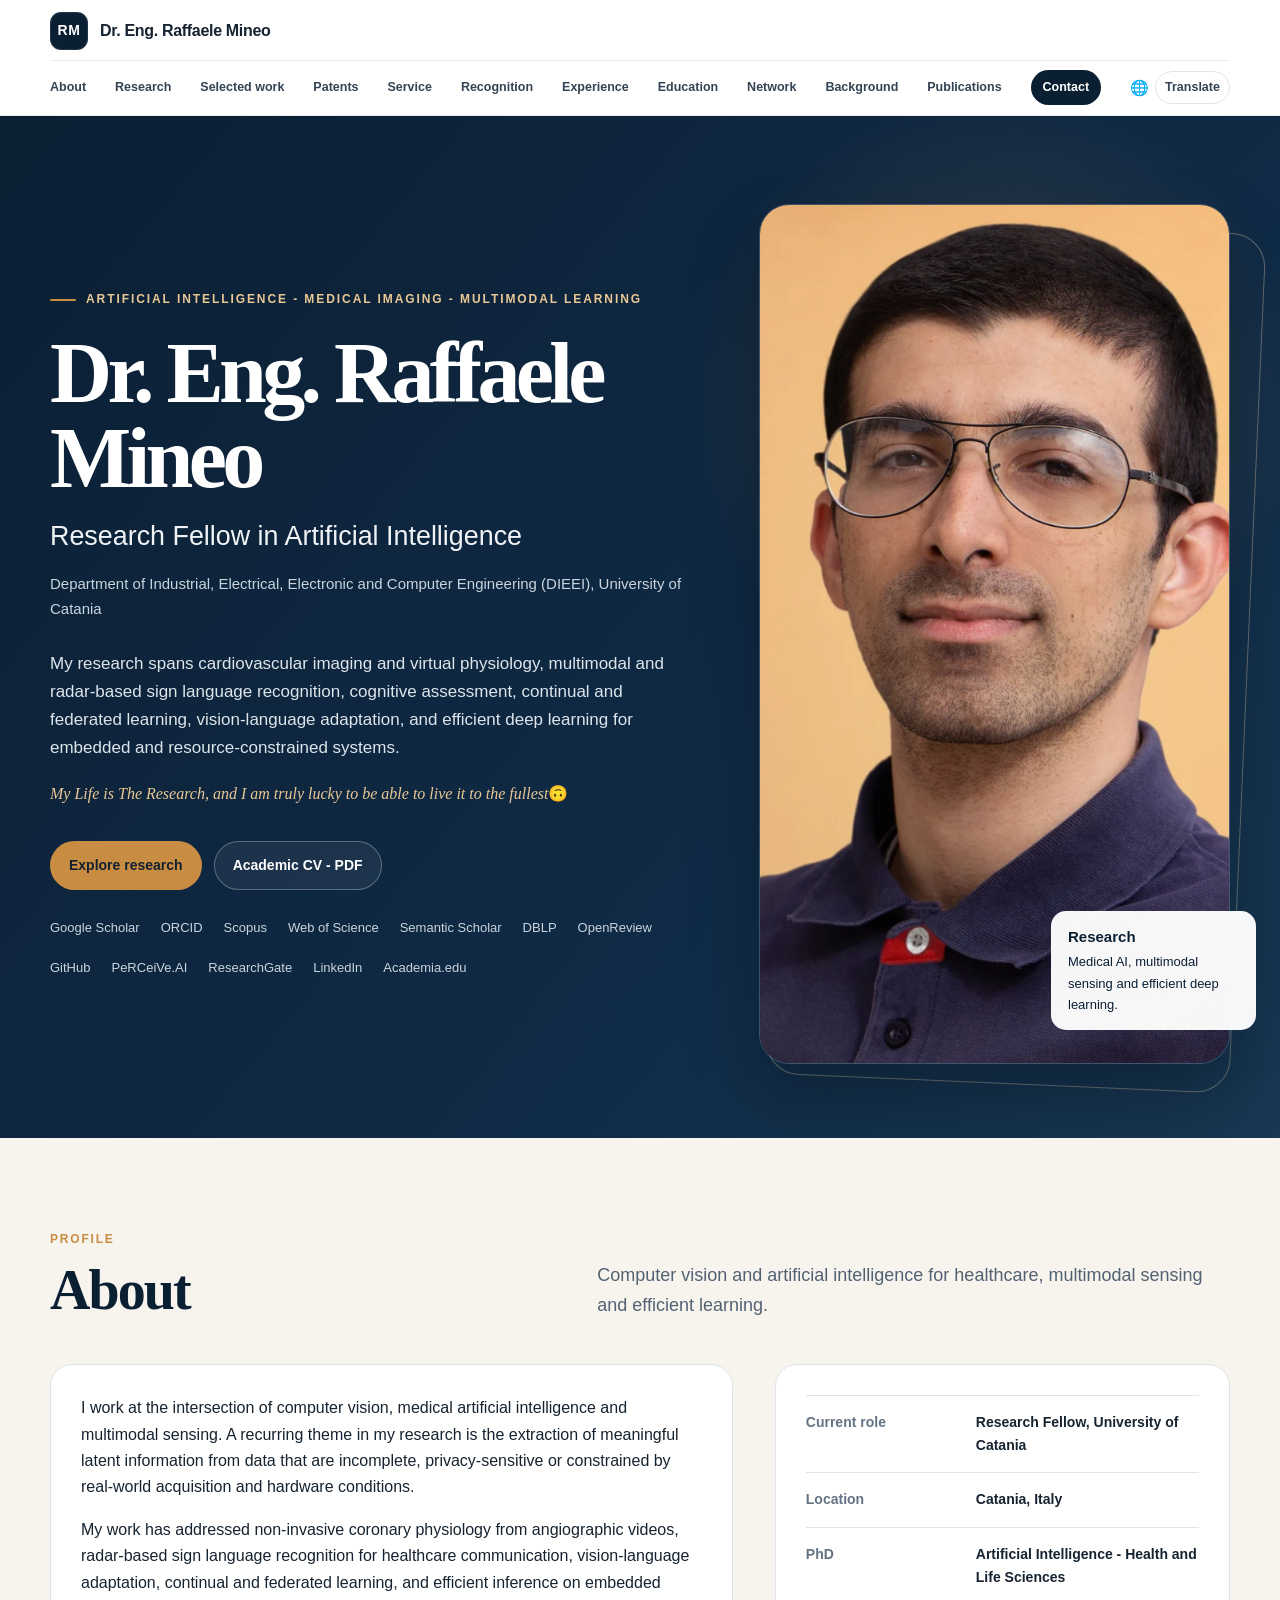
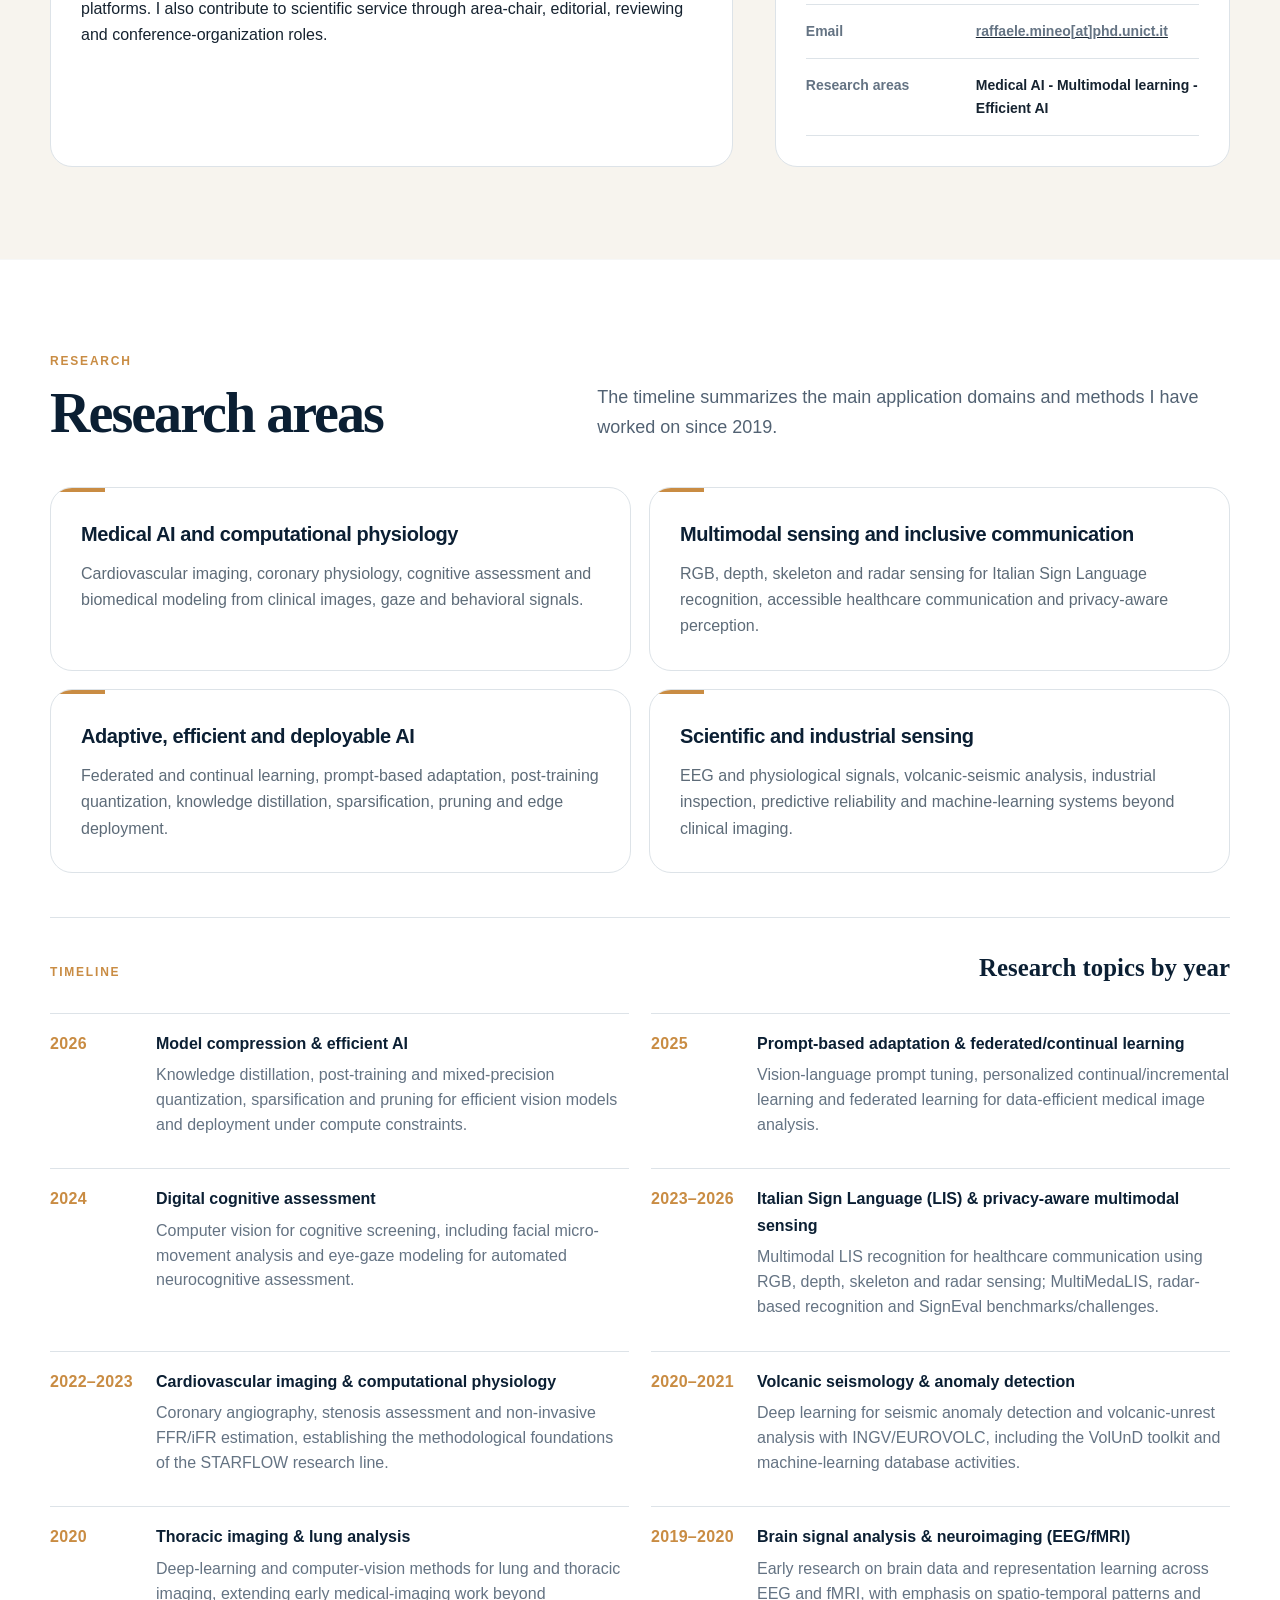
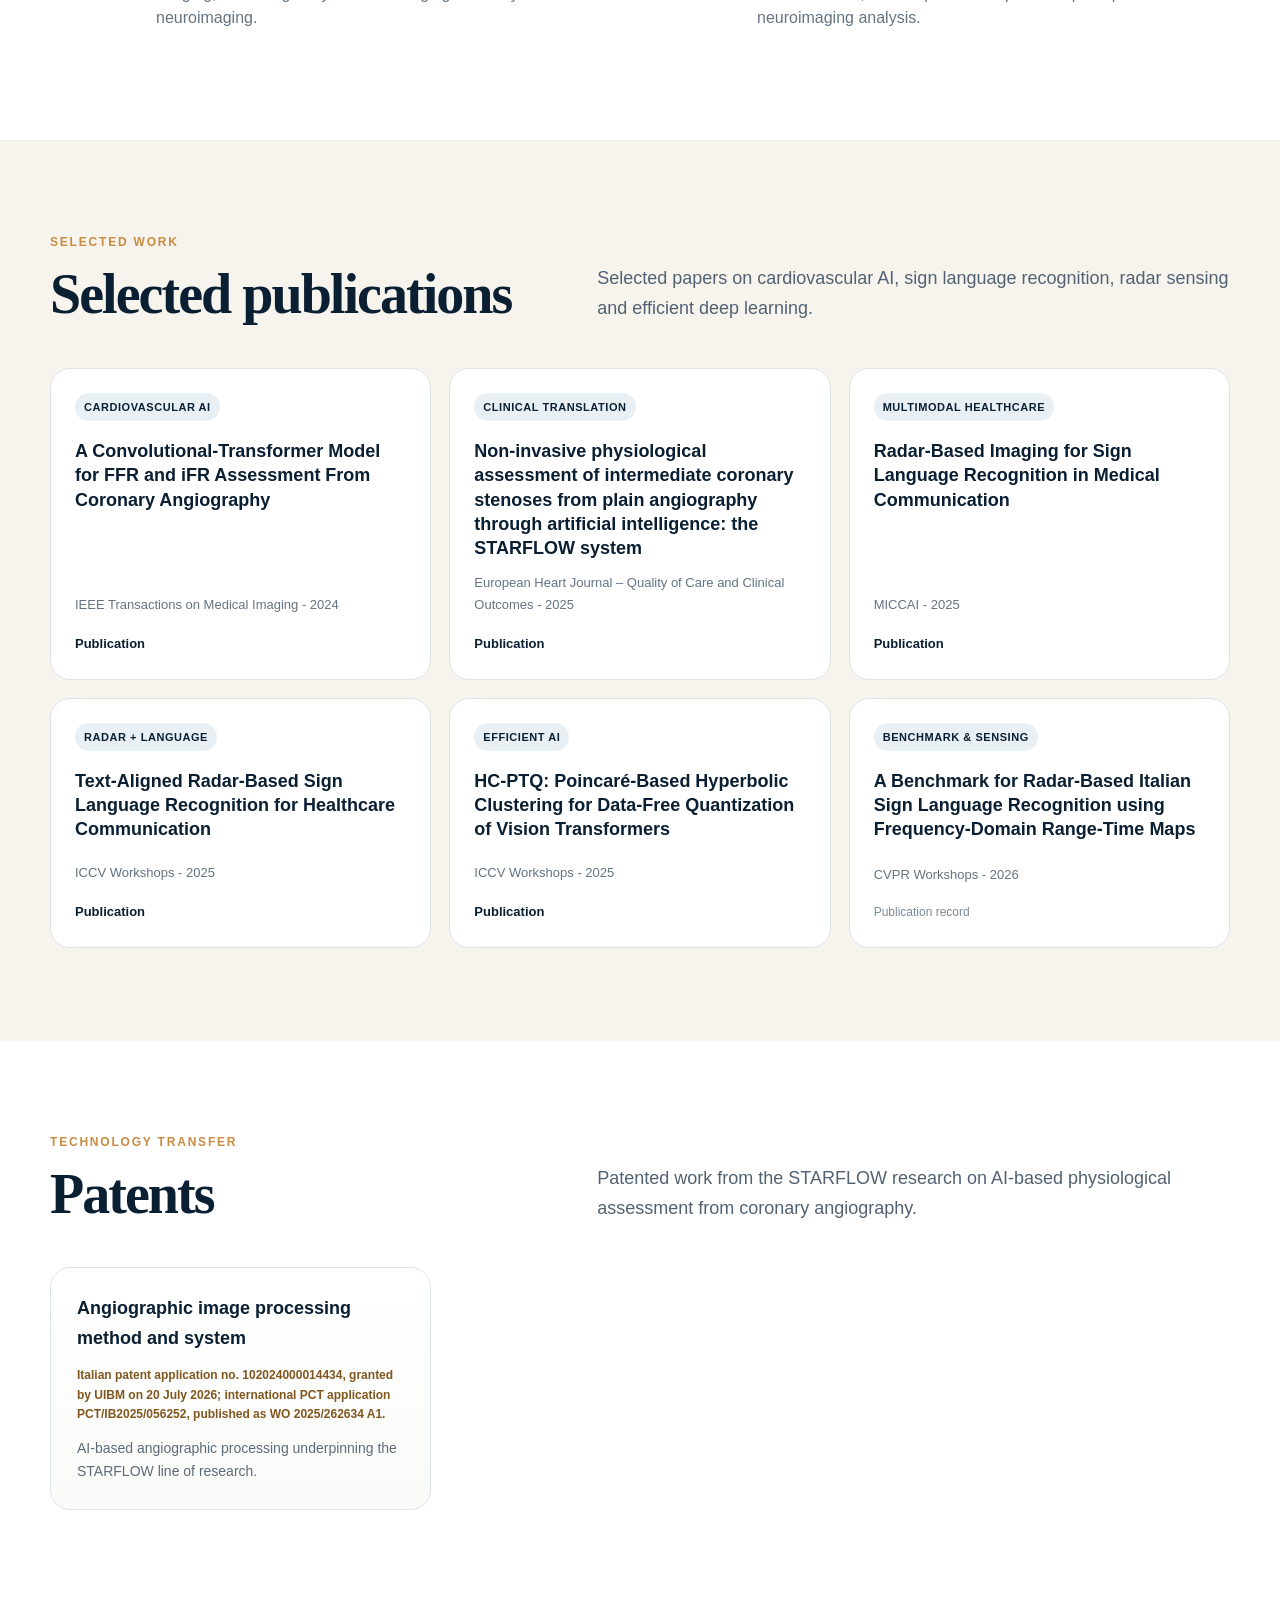
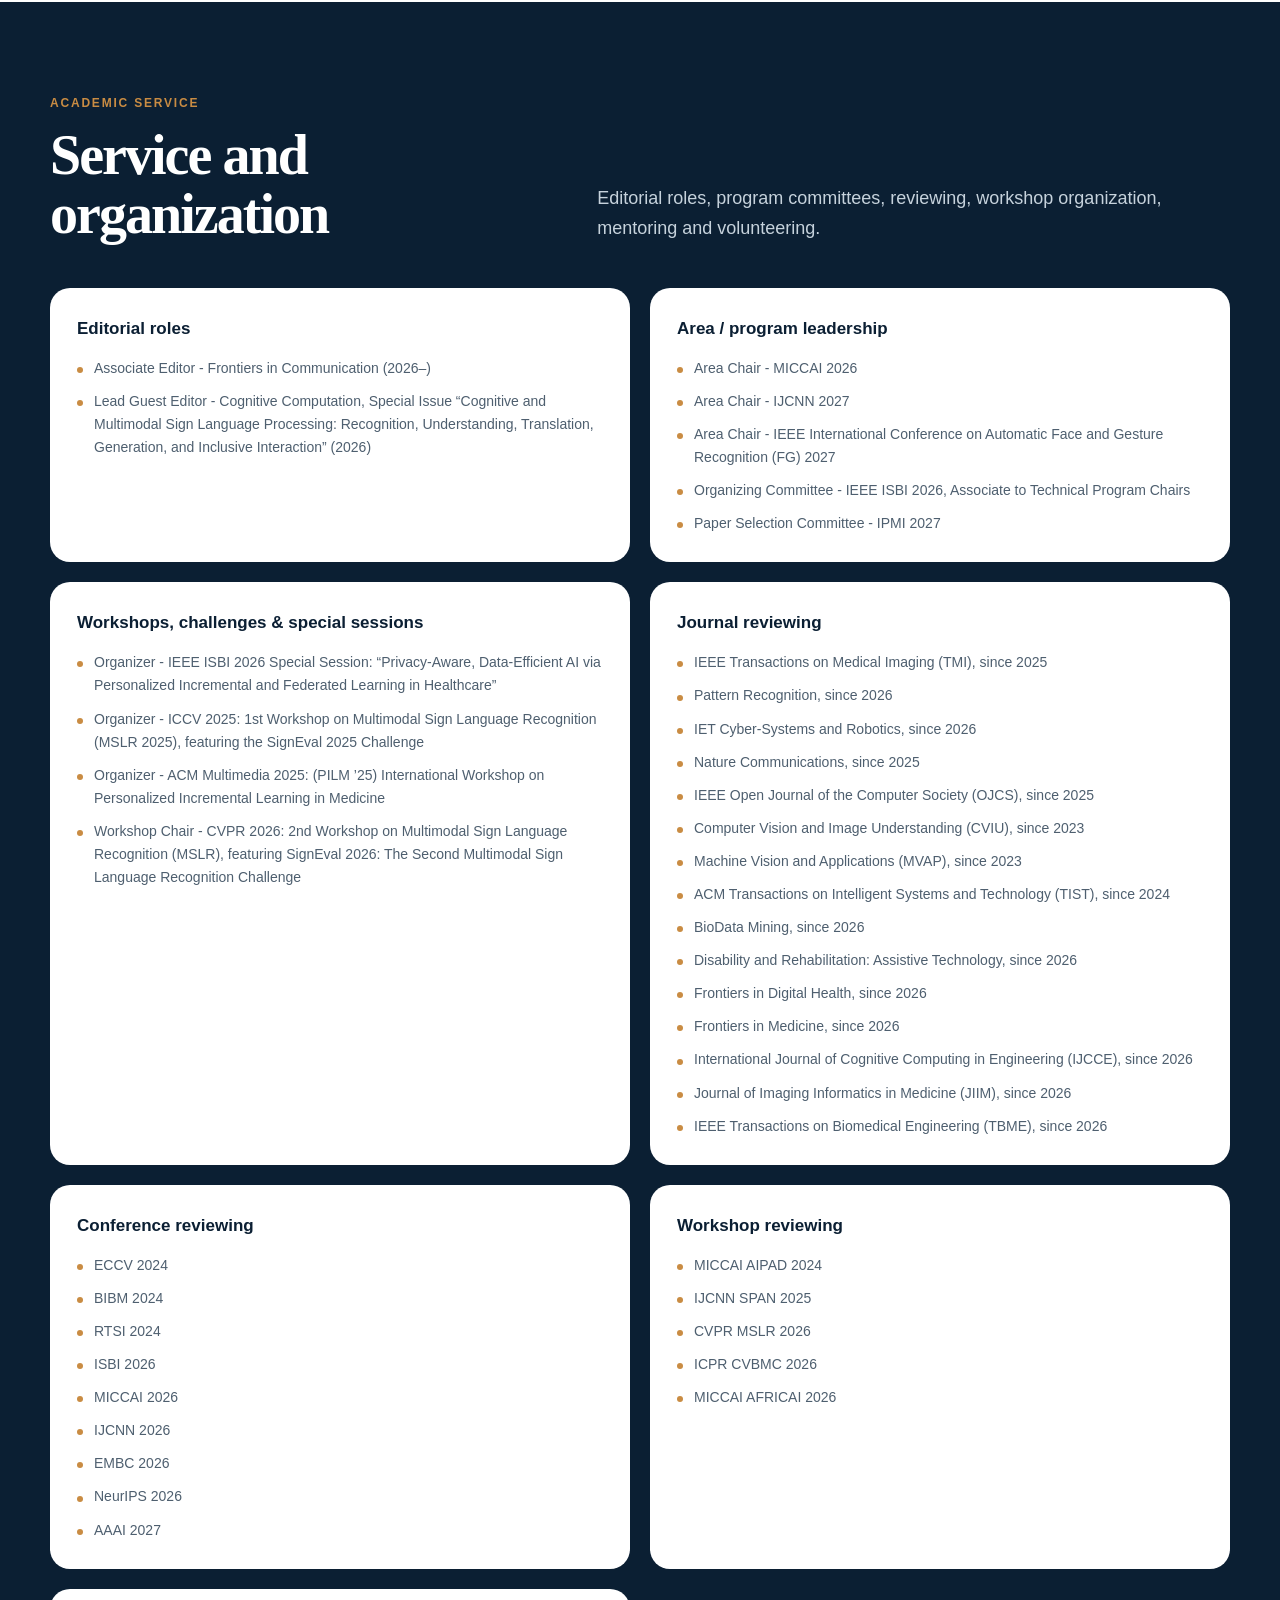
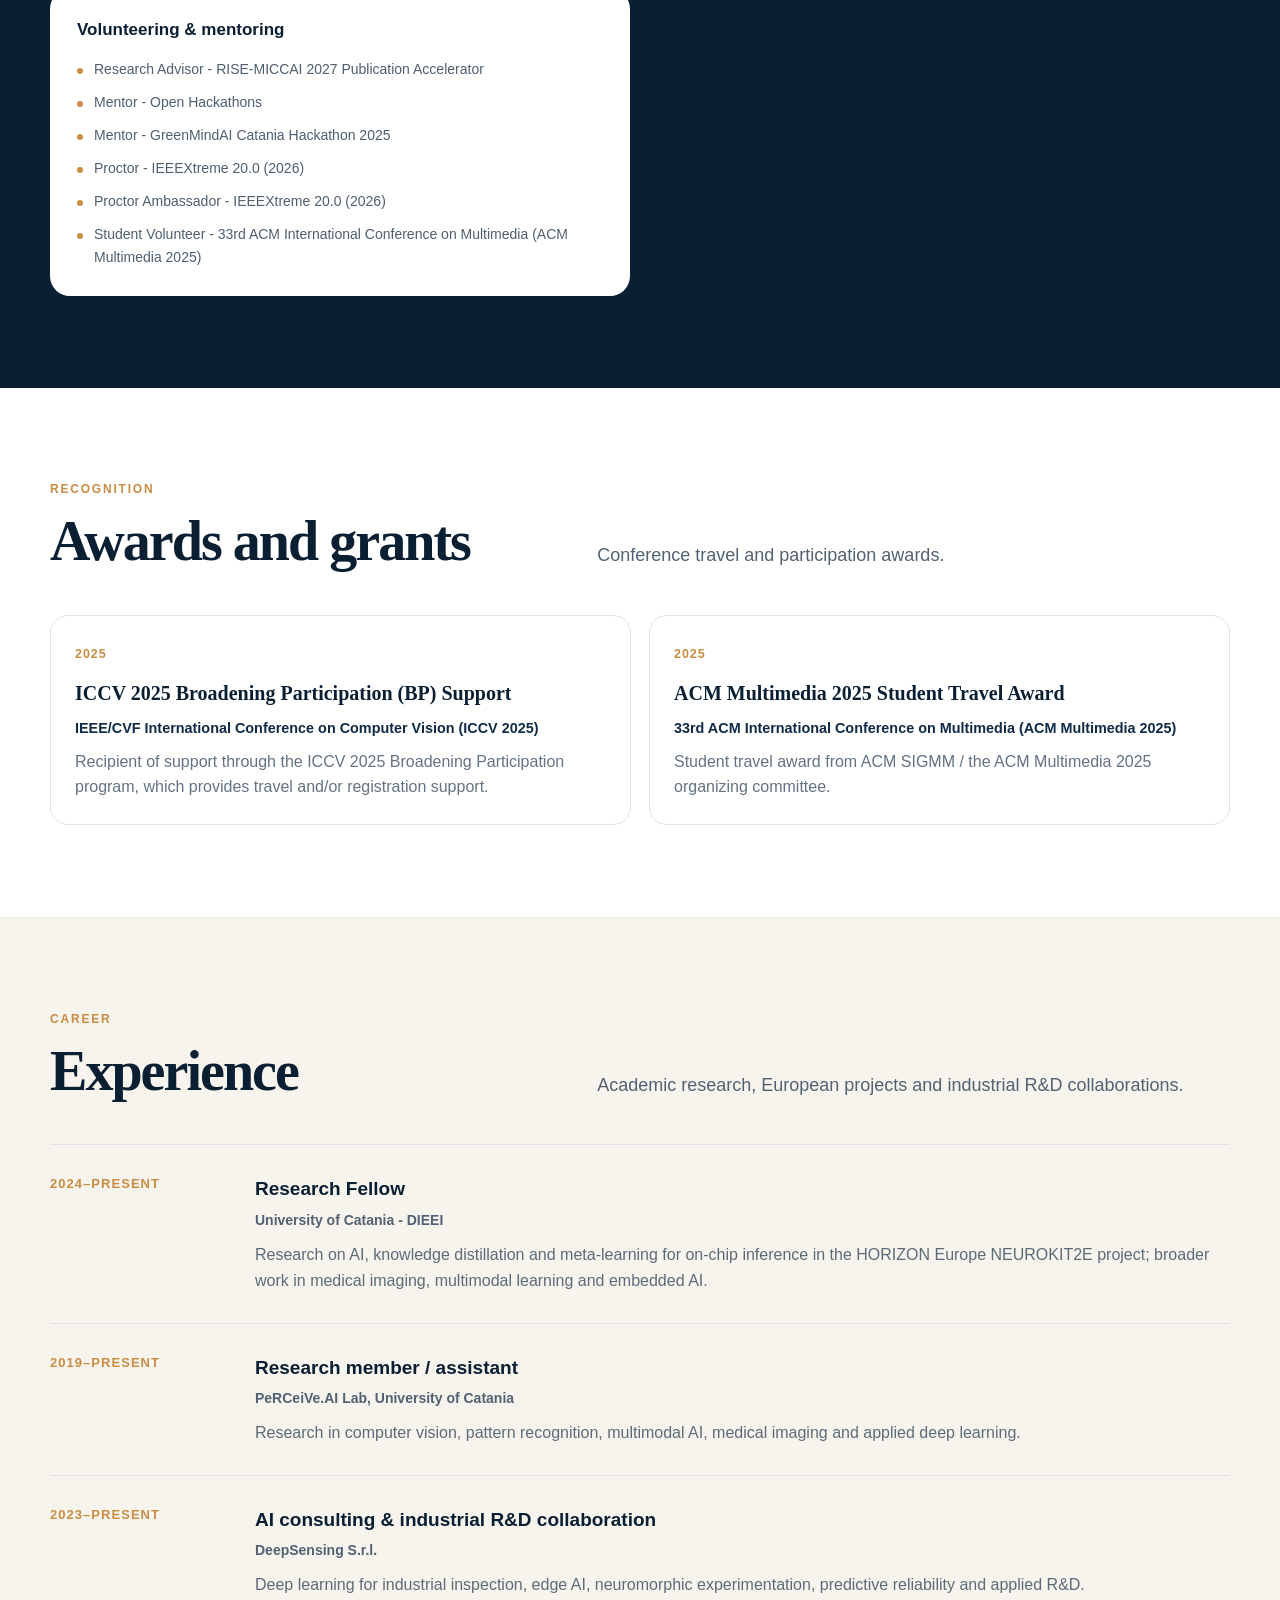
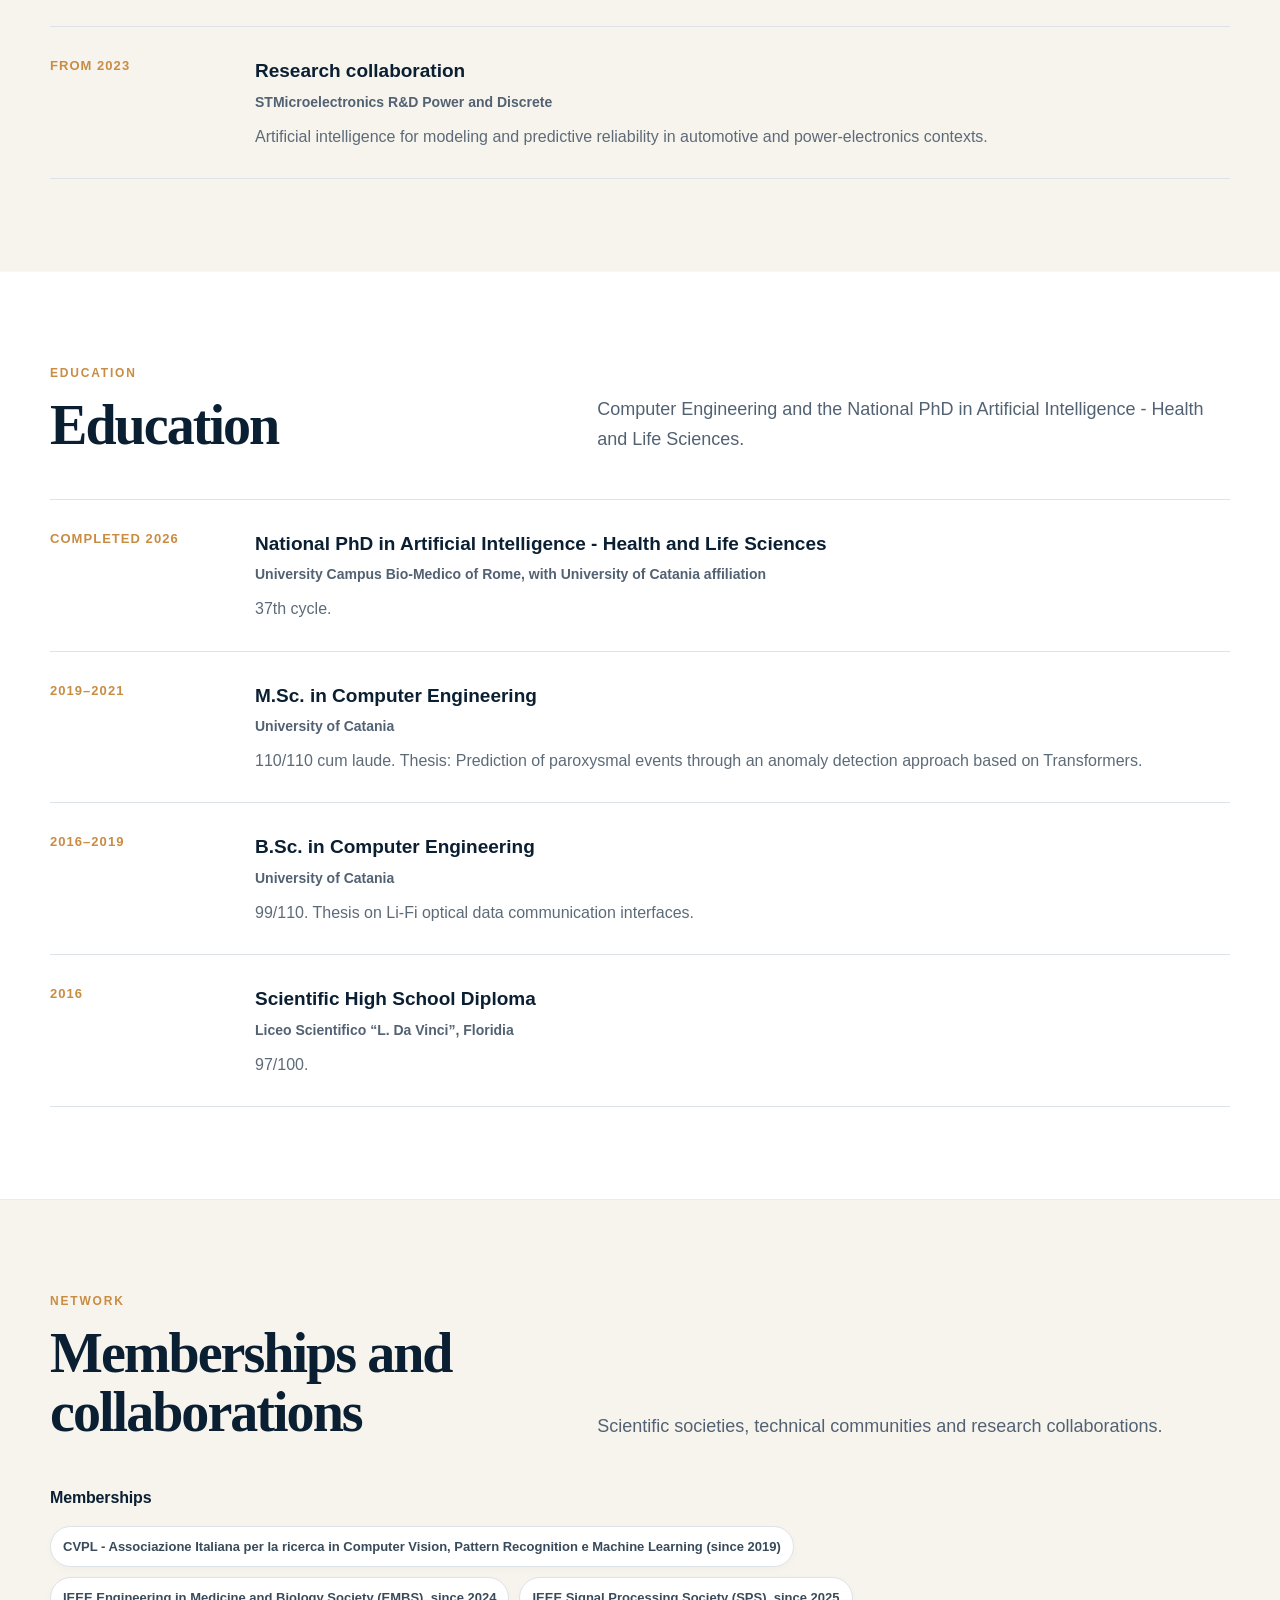
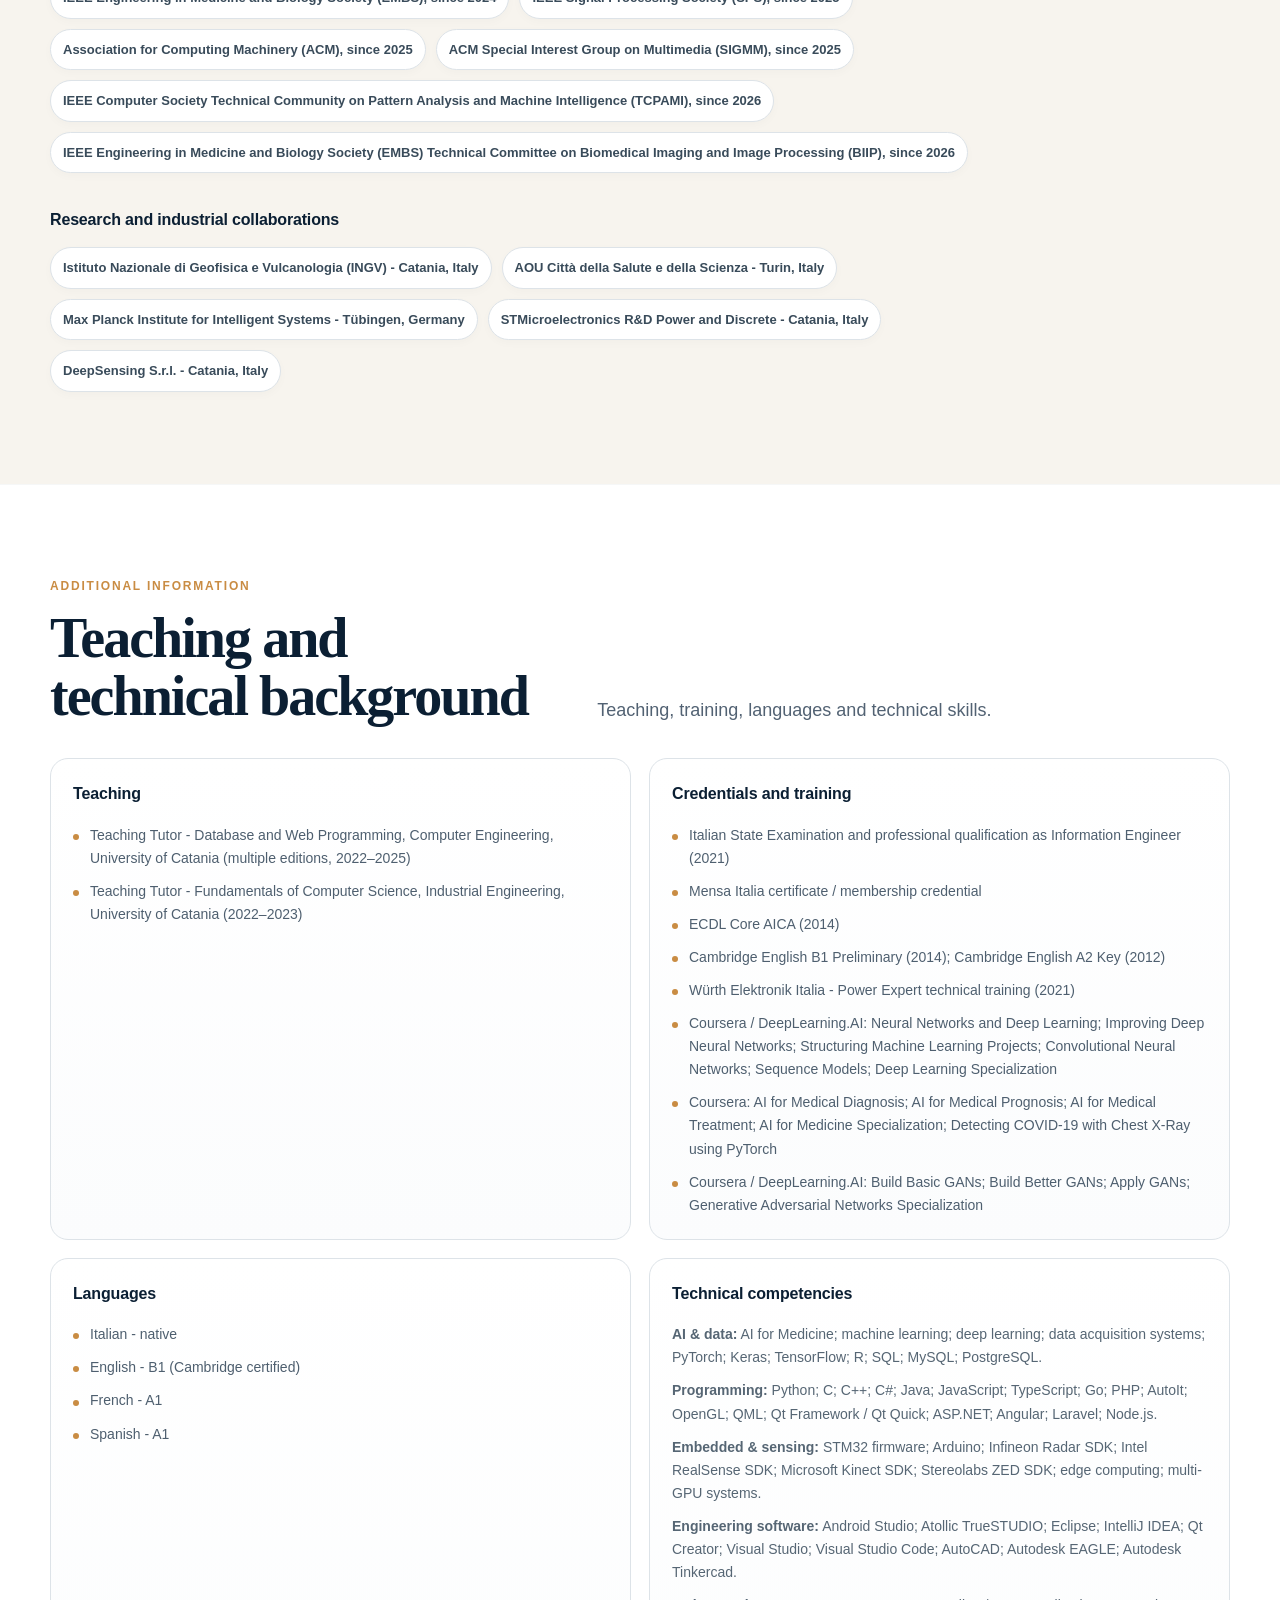
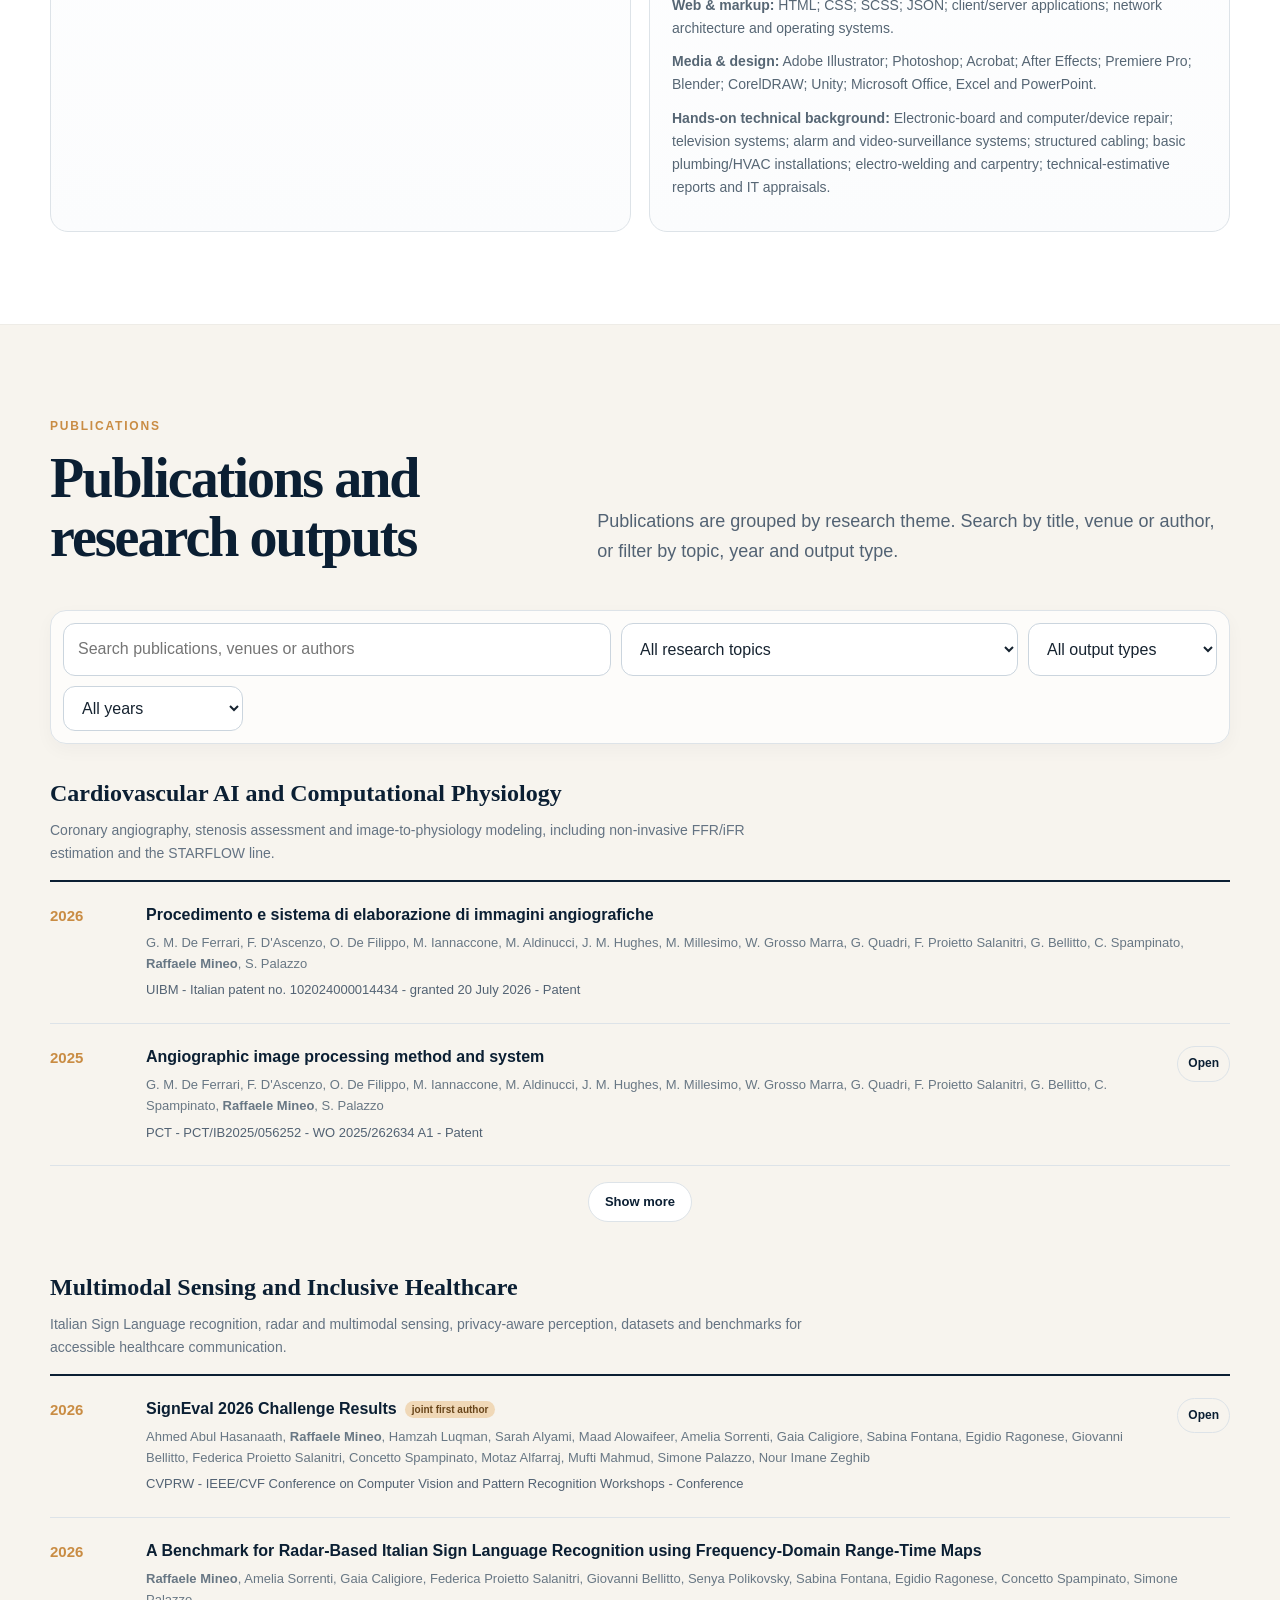
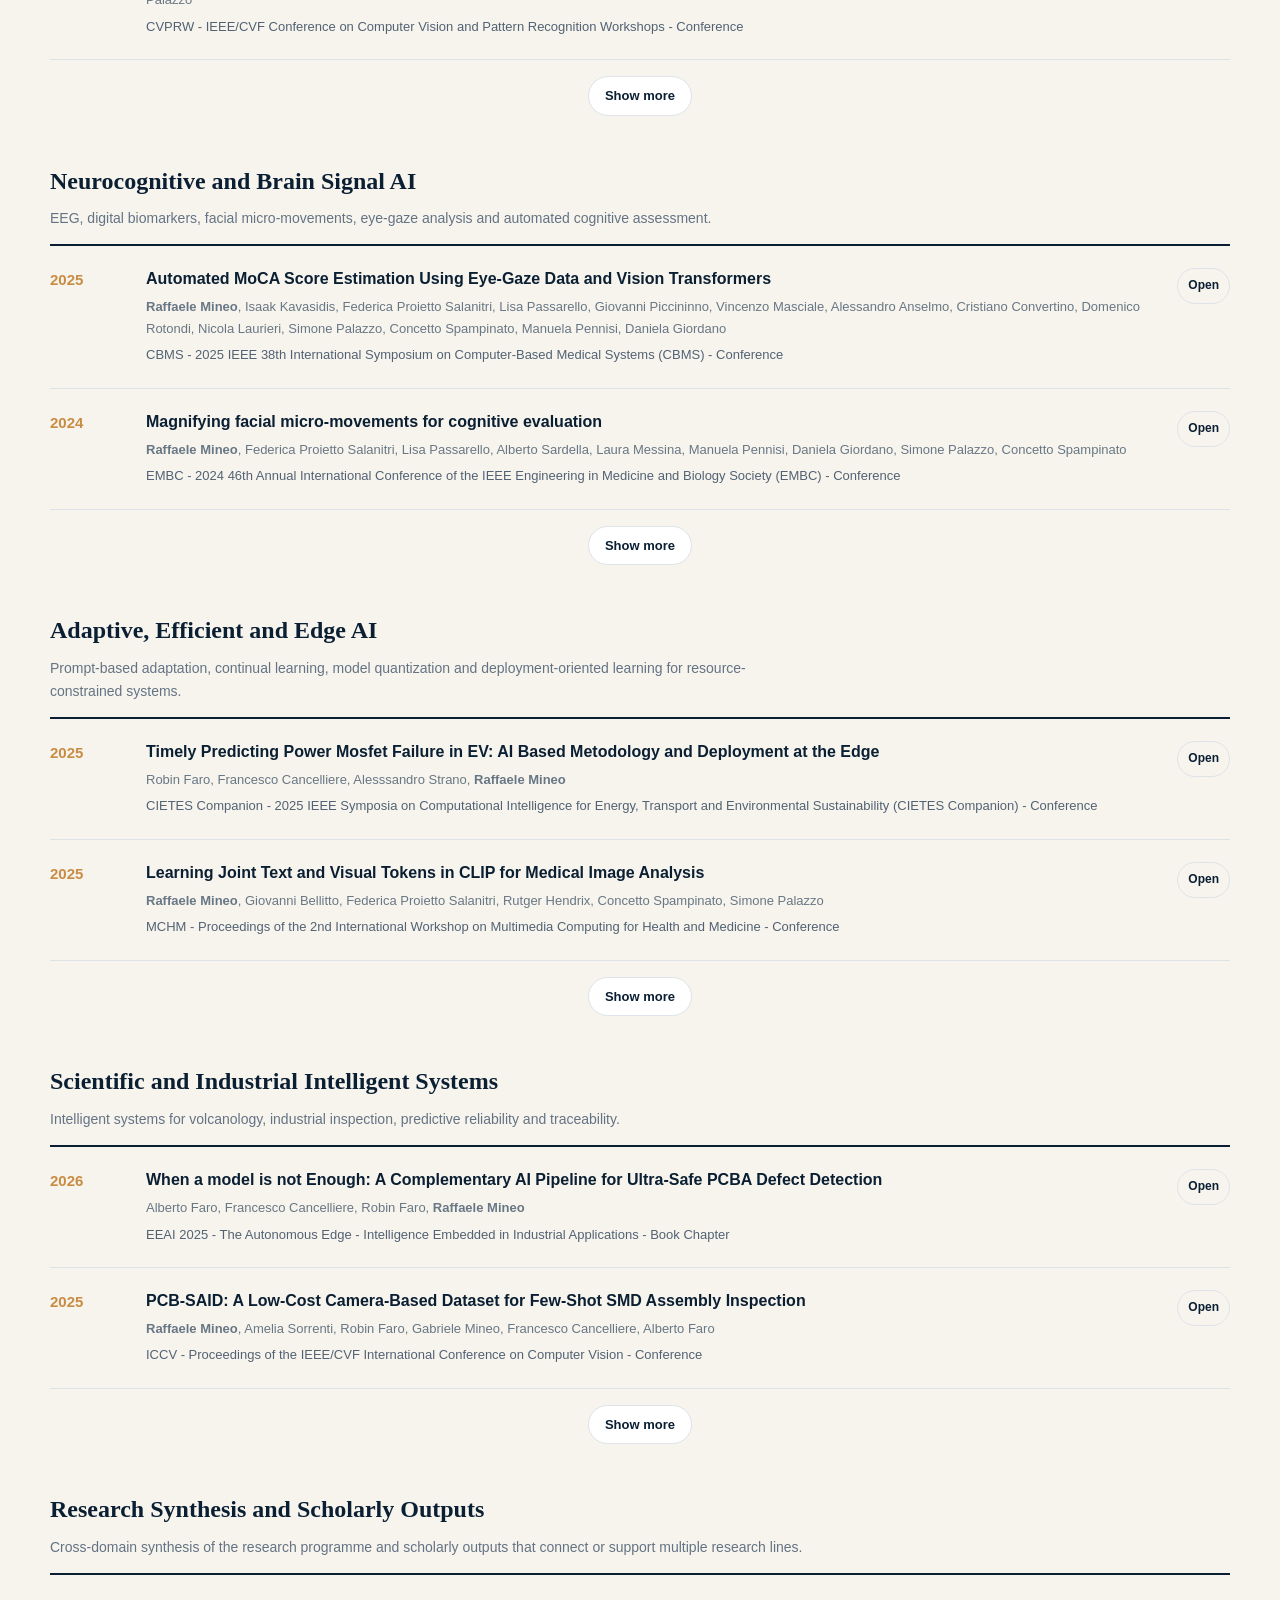
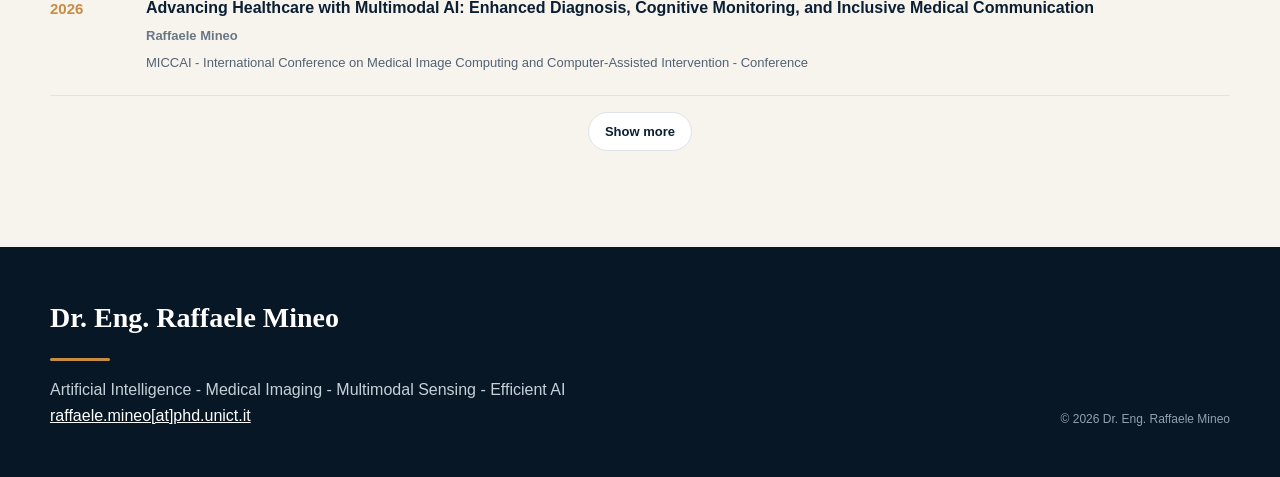
==== index.html @ 0580bbda "Fix ProfilePage dateModified ISO 8601 timestamp" ====
<!doctype html>
<html lang="en">
<head>
  <meta charset="utf-8">
  <meta name="viewport" content="width=device-width,initial-scale=1">
  <title>Raffaele Mineo - Artificial Intelligence Researcher</title>
  <meta name="description" content="Raffaele Mineo is an AI researcher at the University of Catania working on medical imaging, multimodal sensing, sign language recognition and efficient AI.">
  <meta name="author" content="Dr. Eng. Raffaele Mineo">
  <meta name="robots" content="index,follow,max-image-preview:large,max-snippet:-1,max-video-preview:-1">
  <meta name="theme-color" content="#0B1F33">
  <link rel="canonical" href="https://ingraffaelemineo.github.io/">
  <link rel="alternate" hreflang="en" href="https://ingraffaelemineo.github.io/">
  <link rel="alternate" hreflang="x-default" href="https://ingraffaelemineo.github.io/">
  <link rel="icon" href="favicon.svg" type="image/svg+xml">
  <link rel="preload" href="assets/raffaele-mineo.webp" as="image" type="image/webp">
  <meta property="og:type" content="profile">
  <meta property="og:site_name" content="Raffaele Mineo Academic Website">
  <meta property="og:locale" content="en_US">
  <meta property="profile:first_name" content="Raffaele">
  <meta property="profile:last_name" content="Mineo">
  <meta property="og:title" content="Raffaele Mineo - Artificial Intelligence Researcher">
  <meta property="og:description" content="AI researcher at the University of Catania working on medical imaging, multimodal sensing, sign language recognition and efficient AI.">
  <meta property="og:url" content="https://ingraffaelemineo.github.io/">
  <meta property="og:image" content="https://ingraffaelemineo.github.io/assets/raffaele-mineo.webp">
  <meta property="og:image:secure_url" content="https://ingraffaelemineo.github.io/assets/raffaele-mineo.webp">
  <meta property="og:image:type" content="image/webp">
  <meta property="og:image:width" content="800">
  <meta property="og:image:height" content="860">
  <meta property="og:image:alt" content="Portrait of Raffaele Mineo">
  <meta name="twitter:card" content="summary">
  <meta name="twitter:title" content="Raffaele Mineo - Artificial Intelligence Researcher">
  <meta name="twitter:description" content="AI researcher at the University of Catania working on medical imaging, multimodal sensing, sign language recognition and efficient AI.">
  <meta name="twitter:image" content="https://ingraffaelemineo.github.io/assets/raffaele-mineo.webp">
  <meta name="twitter:image:alt" content="Portrait of Raffaele Mineo">
  <style>/* critical fallback */body{margin:0;font-family:system-ui,sans-serif}</style>
  <link rel="stylesheet" href="styles.css?v=20261006-pubs2">
  <script type="application/ld+json">
{
  "@context": "https://schema.org",
  "@graph": [
    {
      "@type": "ProfilePage",
      "@id": "https://ingraffaelemineo.github.io/#profile-page",
      "url": "https://ingraffaelemineo.github.io/",
      "name": "Raffaele Mineo - Artificial Intelligence Researcher",
      "description": "Academic profile of Dr. Eng. Raffaele Mineo, an artificial intelligence researcher at the University of Catania working on medical imaging, multimodal sensing, sign language recognition, adaptive learning and efficient AI.",
      "inLanguage": "en",
      "dateModified": "2026-10-06T13:16:21Z",
      "mainEntity": {
        "@id": "https://ingraffaelemineo.github.io/#raffaele-mineo"
      },
      "primaryImageOfPage": {
        "@id": "https://ingraffaelemineo.github.io/#portrait"
      },
      "isPartOf": {
        "@id": "https://ingraffaelemineo.github.io/#website"
      }
    },
    {
      "@type": "Person",
      "@id": "https://ingraffaelemineo.github.io/#raffaele-mineo",
      "name": "Raffaele Mineo",
      "honorificPrefix": "Dr. Eng.",
      "jobTitle": "Research Fellow in Artificial Intelligence",
      "description": "My research spans cardiovascular imaging and virtual physiology, multimodal and radar-based sign language recognition, cognitive assessment, continual and federated learning, vision-language adaptation, and efficient deep learning for embedded and resource-constrained systems.",
      "email": "mailto:raffaele.mineo@phd.unict.it",
      "url": "https://ingraffaelemineo.github.io/",
      "image": {
        "@id": "https://ingraffaelemineo.github.io/#portrait"
      },
      "worksFor": {
        "@id": "https://ingraffaelemineo.github.io/#dieei"
      },
      "affiliation": {
        "@id": "https://ingraffaelemineo.github.io/#dieei"
      },
      "knowsAbout": [
        "Cardiovascular AI and Computational Physiology",
        "Multimodal Sensing and Inclusive Healthcare",
        "Neurocognitive and Brain Signal AI",
        "Adaptive, Efficient and Edge AI",
        "Scientific and Industrial Intelligent Systems",
        "Research Synthesis and Scholarly Outputs"
      ],
      "identifier": [
        {
          "@type": "PropertyValue",
          "propertyID": "ORCID",
          "value": "0000-0002-1171-5672",
          "url": "https://orcid.org/0000-0002-1171-5672"
        },
        {
          "@type": "PropertyValue",
          "propertyID": "Scopus Author ID",
          "value": "58251673400",
          "url": "https://www.scopus.com/authid/detail.uri?authorId=58251673400"
        },
        {
          "@type": "PropertyValue",
          "propertyID": "Web of Science ResearcherID",
          "value": "JBJ-0289-2023",
          "url": "https://www.webofscience.com/wos/author/record/JBJ-0289-2023"
        },
        {
          "@type": "PropertyValue",
          "propertyID": "Semantic Scholar Author ID",
          "value": "2216463047",
          "url": "https://www.semanticscholar.org/author/Raffaele-Mineo/2216463047"
        },
        {
          "@type": "PropertyValue",
          "propertyID": "DBLP",
          "value": "345/1928",
          "url": "https://dblp.org/pid/345/1928.html"
        }
      ],
      "sameAs": [
        "https://scholar.google.com/citations?user=nYSplWUAAAAJ",
        "https://orcid.org/0000-0002-1171-5672",
        "https://www.scopus.com/authid/detail.uri?authorId=58251673400",
        "https://www.webofscience.com/wos/author/record/JBJ-0289-2023",
        "https://www.semanticscholar.org/author/Raffaele-Mineo/2216463047",
        "https://dblp.org/pid/345/1928.html",
        "https://openreview.net/profile?id=~Raffaele_Mineo1",
        "https://github.com/IngRaffaeleMineo",
        "http://www.perceivelab.com/team/raffaele-mineo",
        "https://www.researchgate.net/profile/Raffaele-Mineo",
        "https://it.linkedin.com/in/raffaelemineo",
        "https://unict.academia.edu/RaffaeleMineo"
      ],
      "subjectOf": {
        "@type": "DigitalDocument",
        "name": "Dr. Eng. Raffaele Mineo - Academic Curriculum Vitae",
        "url": "https://ingraffaelemineo.github.io/Mineo_Raffaele_CV.pdf",
        "encodingFormat": "application/pdf"
      }
    },
    {
      "@type": "Organization",
      "@id": "https://ingraffaelemineo.github.io/#dieei",
      "name": "Department of Industrial, Electrical, Electronic and Computer Engineering (DIEEI), University of Catania",
      "url": "https://www.dieei.unict.it/",
      "parentOrganization": {
        "@type": "CollegeOrUniversity",
        "@id": "https://www.unict.it/#organization",
        "name": "University of Catania",
        "url": "https://www.unict.it/"
      }
    },
    {
      "@type": "ImageObject",
      "@id": "https://ingraffaelemineo.github.io/#portrait",
      "contentUrl": "https://ingraffaelemineo.github.io/assets/raffaele-mineo.webp",
      "url": "https://ingraffaelemineo.github.io/assets/raffaele-mineo.webp",
      "width": 800,
      "height": 860,
      "caption": "Portrait of Raffaele Mineo"
    },
    {
      "@type": "WebSite",
      "@id": "https://ingraffaelemineo.github.io/#website",
      "url": "https://ingraffaelemineo.github.io/",
      "name": "Raffaele Mineo Academic Website",
      "description": "Academic website of Dr. Eng. Raffaele Mineo, artificial intelligence researcher at the University of Catania.",
      "inLanguage": "en",
      "publisher": {
        "@id": "https://ingraffaelemineo.github.io/#raffaele-mineo"
      }
    }
  ]
}
  </script>
</head>
<body>
<a class="skip-link" href="#main">Skip to content</a>
<header class="site-header">
  <div class="container nav">
    <a class="brand" href="/" data-route="/"><span class="brand-mark">RM</span><span>Dr. Eng. Raffaele Mineo</span></a>
    <button id="menuBtn" class="menu-btn" aria-label="Open menu" aria-controls="navLinks" aria-expanded="false">☰</button>
    <nav id="navLinks" class="nav-links" aria-label="Primary">
      <a href="/#about" data-route="/about">About</a>
      <a href="/#research" data-route="/research">Research</a>
      <a href="/#selected" data-route="/selected-work">Selected work</a>
      <a href="/#patents" data-route="/patents">Patents</a>
      <a href="/#service" data-route="/service">Service</a>
      <a href="/#recognition" data-route="/recognition">Recognition</a>
      <a href="/#experience" data-route="/experience">Experience</a>
      <a href="/#education" data-route="/education">Education</a>
      <a href="/#network" data-route="/network">Network</a>
      <a href="/#extended" data-route="/background">Background</a>
      <a href="/#publications" data-route="/publications">Publications</a>
      <a href="/#contact" data-route="/contact" class="nav-cta">Contact</a>
      <div class="translate-shell" aria-label="Translate website">
        <span class="translate-icon" aria-hidden="true">🌐</span>
        <div id="google_translate_element"><span class="translate-loading">Translate</span></div>
      </div>
    </nav>
  </div>
</header>

<main id="main">
<section class="hero" id="top">
  <div class="container hero-grid">
    <div>
      <div class="eyebrow">Artificial Intelligence - Medical Imaging - Multimodal Learning</div>
      <h1 id="heroName">Dr. Eng. Raffaele Mineo</h1>
      <p id="heroRole" class="hero-role">Research Fellow in Artificial Intelligence</p>
      <p id="heroAffiliation" class="hero-affiliation">Department of Industrial, Electrical, Electronic and Computer Engineering (DIEEI), University of Catania</p>
      <p id="heroCopy" class="hero-copy">My research spans cardiovascular imaging and virtual physiology, multimodal and radar-based sign language recognition, cognitive assessment, continual and federated learning, vision-language adaptation, and efficient deep learning for embedded and resource-constrained systems.</p>
      <p id="heroMotto" class="hero-motto">My Life is The Research, and I am truly lucky to be able to live it to the fullest<span class="motto-emoji"> 🙃</span></p>
      <div class="hero-actions">
        <a class="btn btn-primary" href="/#publications" data-route="/publications">Explore research</a>
        <a class="btn btn-secondary" href="Mineo_Raffaele_CV.pdf" target="_blank" rel="noopener">Academic CV - PDF</a>
      </div>
      <div id="socialLinks" class="social-links"><a href="https://scholar.google.com/citations?user=nYSplWUAAAAJ" target="_blank" rel="me noopener">Google Scholar</a><a href="https://orcid.org/0000-0002-1171-5672" target="_blank" rel="me noopener">ORCID</a><a href="https://www.scopus.com/authid/detail.uri?authorId=58251673400" target="_blank" rel="me noopener">Scopus</a><a href="https://www.webofscience.com/wos/author/record/JBJ-0289-2023" target="_blank" rel="me noopener">Web of Science</a><a href="https://www.semanticscholar.org/author/Raffaele-Mineo/2216463047" target="_blank" rel="me noopener">Semantic Scholar</a><a href="https://dblp.org/pid/345/1928.html" target="_blank" rel="me noopener">DBLP</a><a href="https://openreview.net/profile?id=~Raffaele_Mineo1" target="_blank" rel="me noopener">OpenReview</a><a href="https://github.com/IngRaffaeleMineo" target="_blank" rel="me noopener">GitHub</a><a href="http://www.perceivelab.com/team/raffaele-mineo" target="_blank" rel="me noopener">PeRCeiVe.AI</a><a href="https://www.researchgate.net/profile/Raffaele-Mineo" target="_blank" rel="me noopener">ResearchGate</a><a href="https://it.linkedin.com/in/raffaelemineo" target="_blank" rel="me noopener">LinkedIn</a><a href="https://unict.academia.edu/RaffaeleMineo" target="_blank" rel="me noopener">Academia.edu</a></div>
    </div>
    <div class="hero-photo-wrap">
      <img class="hero-photo" src="assets/raffaele-mineo.webp" alt="Portrait of Raffaele Mineo" width="800" height="860">
      <div class="hero-mini"><strong>Research</strong>Medical AI, multimodal sensing and efficient deep learning.</div>
    </div>
  </div>
</section>

<section class="section alt" id="about">
  <div class="container">
    <div class="section-head">
      <div><div class="section-kicker">Profile</div><h2>About</h2></div>
      <p class="lead">Computer vision and artificial intelligence for healthcare, multimodal sensing and efficient learning.</p>
    </div>
    <div class="about-grid">
      <article class="about-card">
        <p>I work at the intersection of computer vision, medical artificial intelligence and multimodal sensing. A recurring theme in my research is the extraction of meaningful latent information from data that are incomplete, privacy-sensitive or constrained by real-world acquisition and hardware conditions.</p>
        <p>My work has addressed non-invasive coronary physiology from angiographic videos, radar-based sign language recognition for healthcare communication, vision-language adaptation, continual and federated learning, and efficient inference on embedded platforms. I also contribute to scientific service through area-chair, editorial, reviewing and conference-organization roles.</p>
      </article>
      <article class="about-card">
        <div class="fact-list">
          <div class="fact"><span>Current role</span><strong>Research Fellow, University of Catania</strong></div>
          <div class="fact"><span>Location</span><strong id="location">Catania, Italy</strong></div>
          <div class="fact"><span>PhD</span><strong>Artificial Intelligence - Health and Life Sciences</strong></div>
          <div class="fact"><span>Email</span><strong><a id="emailLink" href="mailto:raffaele.mineo@phd.unict.it"><span id="emailText">raffaele.mineo[at]phd.unict.it</span></a></strong></div>
          <div class="fact"><span>Research areas</span><strong>Medical AI - Multimodal learning - Efficient AI</strong></div>
        </div>
      </article>
    </div>
  </div>
</section>

<section class="section" id="research">
  <div class="container">
    <div class="section-head">
      <div><div class="section-kicker">Research</div><h2>Research areas</h2></div>
      <p class="lead">The timeline summarizes the main application domains and methods I have worked on since 2019.</p>
    </div>
    <div id="researchGrid" class="research-grid"><article class="research-card"><h3>Medical AI and computational physiology</h3><p>Cardiovascular imaging, coronary physiology, cognitive assessment and biomedical modeling from clinical images, gaze and behavioral signals.</p></article><article class="research-card"><h3>Multimodal sensing and inclusive communication</h3><p>RGB, depth, skeleton and radar sensing for Italian Sign Language recognition, accessible healthcare communication and privacy-aware perception.</p></article><article class="research-card"><h3>Adaptive, efficient and deployable AI</h3><p>Federated and continual learning, prompt-based adaptation, post-training quantization, knowledge distillation, sparsification, pruning and edge deployment.</p></article><article class="research-card"><h3>Scientific and industrial sensing</h3><p>EEG and physiological signals, volcanic-seismic analysis, industrial inspection, predictive reliability and machine-learning systems beyond clinical imaging.</p></article></div>
    <div class="trajectory-block">
      <div class="trajectory-head"><span class="section-kicker">Timeline</span><h3>Research topics by year</h3></div>
      <div id="researchTrajectory" class="research-timeline"><article class="research-phase"><div class="phase-period">2026</div><div><h4>Model compression &amp; efficient AI</h4><p>Knowledge distillation, post-training and mixed-precision quantization, sparsification and pruning for efficient vision models and deployment under compute constraints.</p></div></article><article class="research-phase"><div class="phase-period">2025</div><div><h4>Prompt-based adaptation &amp; federated/continual learning</h4><p>Vision-language prompt tuning, personalized continual/incremental learning and federated learning for data-efficient medical image analysis.</p></div></article><article class="research-phase"><div class="phase-period">2024</div><div><h4>Digital cognitive assessment</h4><p>Computer vision for cognitive screening, including facial micro-movement analysis and eye-gaze modeling for automated neurocognitive assessment.</p></div></article><article class="research-phase"><div class="phase-period">2023–2026</div><div><h4>Italian Sign Language (LIS) &amp; privacy-aware multimodal sensing</h4><p>Multimodal LIS recognition for healthcare communication using RGB, depth, skeleton and radar sensing; MultiMedaLIS, radar-based recognition and SignEval benchmarks/challenges.</p></div></article><article class="research-phase"><div class="phase-period">2022–2023</div><div><h4>Cardiovascular imaging &amp; computational physiology</h4><p>Coronary angiography, stenosis assessment and non-invasive FFR/iFR estimation, establishing the methodological foundations of the STARFLOW research line.</p></div></article><article class="research-phase"><div class="phase-period">2020–2021</div><div><h4>Volcanic seismology &amp; anomaly detection</h4><p>Deep learning for seismic anomaly detection and volcanic-unrest analysis with INGV/EUROVOLC, including the VolUnD toolkit and machine-learning database activities.</p></div></article><article class="research-phase"><div class="phase-period">2020</div><div><h4>Thoracic imaging &amp; lung analysis</h4><p>Deep-learning and computer-vision methods for lung and thoracic imaging, extending early medical-imaging work beyond neuroimaging.</p></div></article><article class="research-phase"><div class="phase-period">2019–2020</div><div><h4>Brain signal analysis &amp; neuroimaging (EEG/fMRI)</h4><p>Early research on brain data and representation learning across EEG and fMRI, with emphasis on spatio-temporal patterns and neuroimaging analysis.</p></div></article></div>
    </div>
  </div>
</section>

<section class="section alt" id="selected">
  <div class="container">
    <div class="section-head">
      <div><div class="section-kicker">Selected work</div><h2>Selected publications</h2></div>
      <p class="lead">Selected papers on cardiovascular AI, sign language recognition, radar sensing and efficient deep learning.</p>
    </div>
    <div id="selectedGrid" class="selected-grid"><article class="work-card"><span class="tag">Cardiovascular AI</span><h3>A Convolutional-Transformer Model for FFR and iFR Assessment From Coronary Angiography</h3><p>IEEE Transactions on Medical Imaging - 2024</p><a href="https://ieeexplore.ieee.org/abstract/document/10582501/" target="_blank" rel="noopener external">Publication</a></article><article class="work-card"><span class="tag">Clinical translation</span><h3>Non-invasive physiological assessment of intermediate coronary stenoses from plain angiography through artificial intelligence: the STARFLOW system</h3><p>European Heart Journal – Quality of Care and Clinical Outcomes - 2025</p><a href="https://academic.oup.com/ehjqcco/article/11/3/343/7816026" target="_blank" rel="noopener external">Publication</a></article><article class="work-card"><span class="tag">Multimodal healthcare</span><h3>Radar-Based Imaging for Sign Language Recognition in Medical Communication</h3><p>MICCAI - 2025</p><a href="https://link.springer.com/chapter/10.1007/978-3-032-04978-0_51" target="_blank" rel="noopener external">Publication</a></article><article class="work-card"><span class="tag">Radar + language</span><h3>Text-Aligned Radar-Based Sign Language Recognition for Healthcare Communication</h3><p>ICCV Workshops - 2025</p><a href="https://openaccess.thecvf.com/content/ICCV2025W/MSLR/html/Mineo_Text-Aligned_Radar-Based_Sign_Language_Recognition_for_Healthcare_Communication_ICCVW_2025_paper.html" target="_blank" rel="noopener external">Publication</a></article><article class="work-card"><span class="tag">Efficient AI</span><h3>HC-PTQ: Poincaré-Based Hyperbolic Clustering for Data-Free Quantization of Vision Transformers</h3><p>ICCV Workshops - 2025</p><a href="https://openaccess.thecvf.com/content/ICCV2025W/BiVision/html/Mineo_HC-PTQ_Poincare-Based_Hyperbolic_Clustering_for_Data-Free_Quantization_of_Vision_Transformers_ICCVW_2025_paper.html" target="_blank" rel="noopener external">Publication</a></article><article class="work-card"><span class="tag">Benchmark &amp; sensing</span><h3>A Benchmark for Radar-Based Italian Sign Language Recognition using Frequency-Domain Range-Time Maps</h3><p>CVPR Workshops - 2026</p><span class="note">Publication record</span></article></div>
  </div>
</section>

<section class="section" id="patents">
  <div class="container">
    <div class="section-head">
      <div><div class="section-kicker">Technology transfer</div><h2>Patents</h2></div>
      <p class="lead">Patented work from the STARFLOW research on AI-based physiological assessment from coronary angiography.</p>
    </div>
    <div id="patentGrid" class="patent-grid"><article class="patent-card"><h3>Angiographic image processing method and system</h3><div class="status">Italian patent application no. 102024000014434, granted by UIBM on 20 July 2026; international PCT application PCT/IB2025/056252, published as WO 2025/262634 A1.</div><p>AI-based angiographic processing underpinning the STARFLOW line of research.</p></article></div>
  </div>
</section>

<section class="section dark" id="service">
  <div class="container">
    <div class="section-head">
      <div><div class="section-kicker">Academic service</div><h2>Service and organization</h2></div>
      <p class="lead">Editorial roles, program committees, reviewing, workshop organization, mentoring and volunteering.</p>
    </div>
    <div id="serviceGrid" class="service-grid"><section class="service-card"><h3>Editorial roles</h3><ul class="clean-list"><li>Associate Editor - Frontiers in Communication (2026–)</li><li>Lead Guest Editor - Cognitive Computation, Special Issue “Cognitive and Multimodal Sign Language Processing: Recognition, Understanding, Translation, Generation, and Inclusive Interaction” (2026)</li></ul></section><section class="service-card"><h3>Area / program leadership</h3><ul class="clean-list"><li>Area Chair - MICCAI 2026</li><li>Area Chair - IJCNN 2027</li><li>Area Chair - IEEE International Conference on Automatic Face and Gesture Recognition (FG) 2027</li><li>Organizing Committee - IEEE ISBI 2026, Associate to Technical Program Chairs</li><li>Paper Selection Committee - IPMI 2027</li></ul></section><section class="service-card"><h3>Workshops, challenges &amp; special sessions</h3><ul class="clean-list"><li>Organizer - IEEE ISBI 2026 Special Session: “Privacy-Aware, Data-Efficient AI via Personalized Incremental and Federated Learning in Healthcare”</li><li>Organizer - ICCV 2025: 1st Workshop on Multimodal Sign Language Recognition (MSLR 2025), featuring the SignEval 2025 Challenge</li><li>Organizer - ACM Multimedia 2025: (PILM ’25) International Workshop on Personalized Incremental Learning in Medicine</li><li>Workshop Chair - CVPR 2026: 2nd Workshop on Multimodal Sign Language Recognition (MSLR), featuring SignEval 2026: The Second Multimodal Sign Language Recognition Challenge</li></ul></section><section class="service-card"><h3>Journal reviewing</h3><ul class="clean-list"><li>IEEE Transactions on Medical Imaging (TMI), since 2025</li><li>Pattern Recognition, since 2026</li><li>IET Cyber-Systems and Robotics, since 2026</li><li>Nature Communications, since 2025</li><li>IEEE Open Journal of the Computer Society (OJCS), since 2025</li><li>Computer Vision and Image Understanding (CVIU), since 2023</li><li>Machine Vision and Applications (MVAP), since 2023</li><li>ACM Transactions on Intelligent Systems and Technology (TIST), since 2024</li><li>BioData Mining, since 2026</li><li>Disability and Rehabilitation: Assistive Technology, since 2026</li><li>Frontiers in Digital Health, since 2026</li><li>Frontiers in Medicine, since 2026</li><li>International Journal of Cognitive Computing in Engineering (IJCCE), since 2026</li><li>Journal of Imaging Informatics in Medicine (JIIM), since 2026</li><li>IEEE Transactions on Biomedical Engineering (TBME), since 2026</li></ul></section><section class="service-card"><h3>Conference reviewing</h3><ul class="clean-list"><li>ECCV 2024</li><li>BIBM 2024</li><li>RTSI 2024</li><li>ISBI 2026</li><li>MICCAI 2026</li><li>IJCNN 2026</li><li>EMBC 2026</li><li>NeurIPS 2026</li><li>AAAI 2027</li></ul></section><section class="service-card"><h3>Workshop reviewing</h3><ul class="clean-list"><li>MICCAI AIPAD 2024</li><li>IJCNN SPAN 2025</li><li>CVPR MSLR 2026</li><li>ICPR CVBMC 2026</li><li>MICCAI AFRICAI 2026</li></ul></section><section class="service-card"><h3>Volunteering &amp; mentoring</h3><ul class="clean-list"><li>Research Advisor - RISE-MICCAI 2027 Publication Accelerator</li><li>Mentor - Open Hackathons</li><li>Mentor - GreenMindAI Catania Hackathon 2025</li><li>Proctor - IEEEXtreme 20.0 (2026)</li><li>Proctor Ambassador - IEEEXtreme 20.0 (2026)</li><li>Student Volunteer - 33rd ACM International Conference on Multimedia (ACM Multimedia 2025)</li></ul></section></div>
  </div>
</section>

<section class="section" id="recognition">
  <div class="container">
    <div class="section-head">
      <div><div class="section-kicker">Recognition</div><h2>Awards and grants</h2></div>
      <p class="lead">Conference travel and participation awards.</p>
    </div>
    <div id="recognitionGrid" class="recognition-grid"><article class="recognition-card"><div class="recognition-year">2025</div><h3>ICCV 2025 Broadening Participation (BP) Support</h3><h4>IEEE/CVF International Conference on Computer Vision (ICCV 2025)</h4><p>Recipient of support through the ICCV 2025 Broadening Participation program, which provides travel and/or registration support.</p></article><article class="recognition-card"><div class="recognition-year">2025</div><h3>ACM Multimedia 2025 Student Travel Award</h3><h4>33rd ACM International Conference on Multimedia (ACM Multimedia 2025)</h4><p>Student travel award from ACM SIGMM / the ACM Multimedia 2025 organizing committee.</p></article></div>
  </div>
</section>

<section class="section alt" id="experience">
  <div class="container">
    <div class="section-head">
      <div><div class="section-kicker">Career</div><h2>Experience</h2></div>
      <p class="lead">Academic research, European projects and industrial R&amp;D collaborations.</p>
    </div>
    <div id="experienceTimeline" class="timeline"><div class="timeline-item"><div class="timeline-period">2024–present</div><div><h3>Research Fellow</h3><h4>University of Catania - DIEEI</h4><p>Research on AI, knowledge distillation and meta-learning for on-chip inference in the HORIZON Europe NEUROKIT2E project; broader work in medical imaging, multimodal learning and embedded AI.</p></div></div><div class="timeline-item"><div class="timeline-period">2019–present</div><div><h3>Research member / assistant</h3><h4>PeRCeiVe.AI Lab, University of Catania</h4><p>Research in computer vision, pattern recognition, multimodal AI, medical imaging and applied deep learning.</p></div></div><div class="timeline-item"><div class="timeline-period">2023–present</div><div><h3>AI consulting &amp; industrial R&amp;D collaboration</h3><h4>DeepSensing S.r.l.</h4><p>Deep learning for industrial inspection, edge AI, neuromorphic experimentation, predictive reliability and applied R&amp;D.</p></div></div><div class="timeline-item"><div class="timeline-period">from 2023</div><div><h3>Research collaboration</h3><h4>STMicroelectronics R&amp;D Power and Discrete</h4><p>Artificial intelligence for modeling and predictive reliability in automotive and power-electronics contexts.</p></div></div></div>
  </div>
</section>

<section class="section" id="education">
  <div class="container">
    <div class="section-head">
      <div><div class="section-kicker">Education</div><h2>Education</h2></div>
      <p class="lead">Computer Engineering and the National PhD in Artificial Intelligence - Health and Life Sciences.</p>
    </div>
    <div id="educationTimeline" class="timeline"><div class="timeline-item"><div class="timeline-period">completed 2026</div><div><h3>National PhD in Artificial Intelligence - Health and Life Sciences</h3><h4>University Campus Bio-Medico of Rome, with University of Catania affiliation</h4><p>37th cycle.</p></div></div><div class="timeline-item"><div class="timeline-period">2019–2021</div><div><h3>M.Sc. in Computer Engineering</h3><h4>University of Catania</h4><p>110/110 cum laude. Thesis: Prediction of paroxysmal events through an anomaly detection approach based on Transformers.</p></div></div><div class="timeline-item"><div class="timeline-period">2016–2019</div><div><h3>B.Sc. in Computer Engineering</h3><h4>University of Catania</h4><p>99/110. Thesis on Li-Fi optical data communication interfaces.</p></div></div><div class="timeline-item"><div class="timeline-period">2016</div><div><h3>Scientific High School Diploma</h3><h4>Liceo Scientifico “L. Da Vinci”, Floridia</h4><p>97/100.</p></div></div></div>
  </div>
</section>

<section class="section alt" id="network">
  <div class="container">
    <div class="section-head">
      <div><div class="section-kicker">Network</div><h2>Memberships and collaborations</h2></div>
      <p class="lead">Scientific societies, technical communities and research collaborations.</p>
    </div>
    <h3>Memberships</h3>
    <div id="membershipChips" class="logo-cloud"><span class="chip">CVPL - Associazione Italiana per la ricerca in Computer Vision, Pattern Recognition e Machine Learning (since 2019)</span><span class="chip">IEEE Engineering in Medicine and Biology Society (EMBS), since 2024</span><span class="chip">IEEE Signal Processing Society (SPS), since 2025</span><span class="chip">Association for Computing Machinery (ACM), since 2025</span><span class="chip">ACM Special Interest Group on Multimedia (SIGMM), since 2025</span><span class="chip">IEEE Computer Society Technical Community on Pattern Analysis and Machine Intelligence (TCPAMI), since 2026</span><span class="chip">IEEE Engineering in Medicine and Biology Society (EMBS) Technical Committee on Biomedical Imaging and Image Processing (BIIP), since 2026</span></div>
    <h3 style="margin-top:34px">Research and industrial collaborations</h3>
    <div id="collabChips" class="logo-cloud"><span class="chip">Istituto Nazionale di Geofisica e Vulcanologia (INGV) - Catania, Italy</span><span class="chip">AOU Città della Salute e della Scienza - Turin, Italy</span><span class="chip">Max Planck Institute for Intelligent Systems - Tübingen, Germany</span><span class="chip">STMicroelectronics R&amp;D Power and Discrete - Catania, Italy</span><span class="chip">DeepSensing S.r.l. - Catania, Italy</span></div>
  </div>
</section>

<section class="section" id="extended">
  <div class="container">
    <div class="section-head">
      <div><div class="section-kicker">Additional information</div><h2>Teaching and technical background</h2></div>
      <p class="lead">Teaching, training, languages and technical skills.</p>
    </div>
    <div class="details-grid">
      <article class="info-card"><h3>Teaching</h3><div class="details-body"><ul id="teachingList" class="clean-list"><li>Teaching Tutor - Database and Web Programming, Computer Engineering, University of Catania (multiple editions, 2022–2025)</li><li>Teaching Tutor - Fundamentals of Computer Science, Industrial Engineering, University of Catania (2022–2023)</li></ul></div></article>
      <article class="info-card"><h3>Credentials and training</h3><div class="details-body"><ul id="credentialsList" class="clean-list"><li>Italian State Examination and professional qualification as Information Engineer (2021)</li><li>Mensa Italia certificate / membership credential</li><li>ECDL Core AICA (2014)</li><li>Cambridge English B1 Preliminary (2014); Cambridge English A2 Key (2012)</li><li>Würth Elektronik Italia - Power Expert technical training (2021)</li><li>Coursera / DeepLearning.AI: Neural Networks and Deep Learning; Improving Deep Neural Networks; Structuring Machine Learning Projects; Convolutional Neural Networks; Sequence Models; Deep Learning Specialization</li><li>Coursera: AI for Medical Diagnosis; AI for Medical Prognosis; AI for Medical Treatment; AI for Medicine Specialization; Detecting COVID-19 with Chest X-Ray using PyTorch</li><li>Coursera / DeepLearning.AI: Build Basic GANs; Build Better GANs; Apply GANs; Generative Adversarial Networks Specialization</li></ul></div></article>
      <article class="info-card"><h3>Languages</h3><div class="details-body"><ul id="languagesList" class="clean-list"><li>Italian - native</li><li>English - B1 (Cambridge certified)</li><li>French - A1</li><li>Spanish - A1</li></ul></div></article>
      <article class="info-card"><h3>Technical competencies</h3><div id="technicalList" class="details-body"><p><strong>AI &amp; data:</strong> AI for Medicine; machine learning; deep learning; data acquisition systems; PyTorch; Keras; TensorFlow; R; SQL; MySQL; PostgreSQL.</p><p><strong>Programming:</strong> Python; C; C++; C#; Java; JavaScript; TypeScript; Go; PHP; AutoIt; OpenGL; QML; Qt Framework / Qt Quick; ASP.NET; Angular; Laravel; Node.js.</p><p><strong>Embedded &amp; sensing:</strong> STM32 firmware; Arduino; Infineon Radar SDK; Intel RealSense SDK; Microsoft Kinect SDK; Stereolabs ZED SDK; edge computing; multi-GPU systems.</p><p><strong>Engineering software:</strong> Android Studio; Atollic TrueSTUDIO; Eclipse; IntelliJ IDEA; Qt Creator; Visual Studio; Visual Studio Code; AutoCAD; Autodesk EAGLE; Autodesk Tinkercad.</p><p><strong>Web &amp; markup:</strong> HTML; CSS; SCSS; JSON; client/server applications; network architecture and operating systems.</p><p><strong>Media &amp; design:</strong> Adobe Illustrator; Photoshop; Acrobat; After Effects; Premiere Pro; Blender; CorelDRAW; Unity; Microsoft Office, Excel and PowerPoint.</p><p><strong>Hands-on technical background:</strong> Electronic-board and computer/device repair; television systems; alarm and video-surveillance systems; structured cabling; basic plumbing/HVAC installations; electro-welding and carpentry; technical-estimative reports and IT appraisals.</p></div></article>
    </div>
  </div>
</section>
<section class="section alt" id="publications">
  <div class="container">
    <div class="section-head">
      <div><div class="section-kicker">Publications</div><h2>Publications and research outputs</h2></div>
      <p class="lead">Publications are grouped by research theme. Search by title, venue or author, or filter by topic, year and output type.</p>
    </div>
    <div class="publication-tools">
      <input id="pubSearch" class="search-input" type="search" placeholder="Search publications, venues or authors" aria-label="Search publications, venues or authors">
      <select id="pubTopic" class="filter-select" aria-label="Filter by research topic"><option value="">All research topics</option><option value="cardiovascular">Cardiovascular AI and Computational Physiology</option><option value="multimodal">Multimodal Sensing and Inclusive Healthcare</option><option value="neurocognitive">Neurocognitive and Brain Signal AI</option><option value="efficient">Adaptive, Efficient and Edge AI</option><option value="scientific">Scientific and Industrial Intelligent Systems</option><option value="synthesis">Research Synthesis and Scholarly Outputs</option></select>
      <select id="pubType" class="filter-select" aria-label="Filter by output type"><option value="">All output types</option><option>Book Chapter</option><option>Conference</option><option>Edited Proceedings</option><option>Journal</option><option>Patent</option><option>Project</option><option>Software</option></select>
      <select id="pubYear" class="filter-select" aria-label="Filter by year"><option value="">All years</option><option>2026</option><option>2025</option><option>2024</option><option>2023</option><option>2021</option></select>
    </div>
    <div id="pubList" class="pub-list"><section class="pub-topic"><div class="pub-topic-head"><div><h3>Cardiovascular AI and Computational Physiology</h3><p>Coronary angiography, stenosis assessment and image-to-physiology modeling, including non-invasive FFR/iFR estimation and the STARFLOW line.</p></div></div><article class="pub"><div class="pub-year">2026</div><div><div class="pub-title">Procedimento e sistema di elaborazione di immagini angiografiche</div><div class="pub-authors">G. M. De Ferrari, F. D&#039;Ascenzo, O. De Filippo, M. Iannaccone, M. Aldinucci, J. M. Hughes, M. Millesimo, W. Grosso Marra, G. Quadri, F. Proietto Salanitri, G. Bellitto, C. Spampinato, <strong>Raffaele Mineo</strong>, S. Palazzo</div><div class="pub-meta">UIBM - Italian patent no. 102024000014434 - granted 20 July 2026 - Patent</div></div></article><article class="pub"><div class="pub-year">2025</div><div><div class="pub-title">Angiographic image processing method and system</div><div class="pub-authors">G. M. De Ferrari, F. D&#039;Ascenzo, O. De Filippo, M. Iannaccone, M. Aldinucci, J. M. Hughes, M. Millesimo, W. Grosso Marra, G. Quadri, F. Proietto Salanitri, G. Bellitto, C. Spampinato, <strong>Raffaele Mineo</strong>, S. Palazzo</div><div class="pub-meta">PCT - PCT/IB2025/056252 - WO 2025/262634 A1 - Patent</div></div><a class="pub-link" href="https://patentscope.wipo.int/" target="_blank" rel="noopener external">Open</a></article><article class="pub"><div class="pub-year">2025</div><div><div class="pub-title">Non-invasive physiological assessment of intermediate coronary stenoses from plain angiography through artificial intelligence: the STARFLOW system<span class="pub-badge">joint first author</span></div><div class="pub-authors">Ovidio De Filippo*, <strong>Raffaele Mineo</strong>*, Michele Millesimo, Wojciech Wańha, Federica Proietto Salanitri, Antonio Greco, Antonio Maria Leone, Luca Franchin, Simone Palazzo, Giorgio Quadri, Domenico Tuttolomondo, Enrico Fabris, Gianluca Campo, Alessandra Truffa Giachet, Francesco Bruno, Mario Iannaccone, Giacomo Boccuzzi, Nicola Gaibazzi, Ferdinando Varbella, Wojciech Wojakowski, Michele Maremmani, Guglielmo Gallone, Gianfranco Sinagra, Davide Capodanno, Giuseppe Musumeci, Paolo Boretto, Pawel Pawlus, Andrea Saglietto, Francesco Burzotta, Marco Aldinucci, Daniela Giordano, Gaetano Maria De Ferrari, Concetto Spampinato, Fabrizio D&#039;Ascenzo</div><div class="pub-meta">EHJQ-QCCO - European Heart Journal-Quality of Care and Clinical Outcomes - Journal</div></div><a class="pub-link" href="https://academic.oup.com/ehjqcco/article/11/3/343/7816026" target="_blank" rel="noopener external">Open</a></article><article class="pub"><div class="pub-year">2024</div><div><div class="pub-title">Coronary Artery Stenosis Assessment in X-Ray Angiography Through Spatio-Temporal Attention for Non-Invasive FFR and iFR Estimation</div><div class="pub-authors"><strong>Raffaele Mineo</strong>, Federica Proietto Salanitri, Giovanni Bellitto, Ovidio De Filippo, Fabrizio D&#039;Ascenzo, Simone Palazzo, Concetto Spampinato</div><div class="pub-meta">BIOSTEC - Proceedings of the 17th International Joint Conference on Biomedical Engineering Systems and Technologies - Volume 1: BIOIMAGING - Conference</div></div><a class="pub-link" href="https://www.scitepress.org/PublishedPapers/2024/124492/" target="_blank" rel="noopener external">Open</a></article><article class="pub"><div class="pub-year">2024</div><div><div class="pub-title">A Convolutional-Transformer Model for FFR and iFR Assessment From Coronary Angiography</div><div class="pub-authors"><strong>Raffaele Mineo</strong>, F Proietto Salanitri, G Bellitto, I Kavasidis, O De Filippo, M Millesimo, GM De Ferrari, M Aldinucci, D Giordano, S Palazzo, F D’Ascenzo, C Spampinato</div><div class="pub-meta">TMI - IEEE Transactions on Medical Imaging - Journal</div></div><a class="pub-link" href="https://ieeexplore.ieee.org/abstract/document/10582501/" target="_blank" rel="noopener external">Open</a></article><article class="pub"><div class="pub-year">2023</div><div><div class="pub-title">FeDETR: A Federated Approach for Stenosis Detection in Coronary Angiography</div><div class="pub-authors"><strong>Raffaele Mineo</strong>, Amelia Sorrenti, Federica Proietto Salanitri</div><div class="pub-meta">ICIAP - International Conference on Image Analysis and Processing - Conference</div></div><a class="pub-link" href="https://link.springer.com/chapter/10.1007/978-3-031-51026-7_17" target="_blank" rel="noopener external">Open</a></article></section><section class="pub-topic"><div class="pub-topic-head"><div><h3>Multimodal Sensing and Inclusive Healthcare</h3><p>Italian Sign Language recognition, radar and multimodal sensing, privacy-aware perception, datasets and benchmarks for accessible healthcare communication.</p></div></div><article class="pub"><div class="pub-year">2026</div><div><div class="pub-title">SignEval 2026 Challenge Results<span class="pub-badge">joint first author</span></div><div class="pub-authors">Ahmed Abul Hasanaath, <strong>Raffaele Mineo</strong>, Hamzah Luqman, Sarah Alyami, Maad Alowaifeer, Amelia Sorrenti, Gaia Caligiore, Sabina Fontana, Egidio Ragonese, Giovanni Bellitto, Federica Proietto Salanitri, Concetto Spampinato, Motaz Alfarraj, Mufti Mahmud, Simone Palazzo, Nour Imane Zeghib</div><div class="pub-meta">CVPRW - IEEE/CVF Conference on Computer Vision and Pattern Recognition Workshops - Conference</div></div><a class="pub-link" href="https://openaccess.thecvf.com/content/CVPR2026W/MSLR/html/Hasanaath_SignEval_2026_Challenge_Results_CVPRW_2026_paper.html" target="_blank" rel="noopener external">Open</a></article><article class="pub"><div class="pub-year">2026</div><div><div class="pub-title">A Benchmark for Radar-Based Italian Sign Language Recognition using Frequency-Domain Range-Time Maps</div><div class="pub-authors"><strong>Raffaele Mineo</strong>, Amelia Sorrenti, Gaia Caligiore, Federica Proietto Salanitri, Giovanni Bellitto, Senya Polikovsky, Sabina Fontana, Egidio Ragonese, Concetto Spampinato, Simone Palazzo</div><div class="pub-meta">CVPRW - IEEE/CVF Conference on Computer Vision and Pattern Recognition Workshops - Conference</div></div></article><article class="pub"><div class="pub-year">2025</div><div><div class="pub-title">The SignEval 2025 Challenge at the ICCV Multimodal Sign Language Recognition Workshop: Results and Discussion<span class="pub-badge">joint first author</span></div><div class="pub-authors">Hamzah Luqman*, <strong>Raffaele Mineo</strong>*, Murtadha Aljubran, Ahmed Abul Hasanaath, Amelia Sorrenti, Sarah Alyami, Sadam Al-Azani, Maad Alowaifeer, JiHwan Moon, Vaclav Javorek, Tomas Zelezny, Marek Hruz, Gaia Caligiore, Silvio Giancola, Senya Polikovsky, Motaz Alfarraj, Sabina Fontana, Mufti Mahmud, Muhammad Haris Khan, Kamrul Islam, Sevgi Gurbuz, Egidio Ragonese, Giovanni Bellitto, Federica Proietto Salanitri, Concetto Spampinato, Simone Palazzo</div><div class="pub-meta">ICCV - Proceedings of the IEEE/CVF International Conference on Computer Vision - Conference</div></div><a class="pub-link" href="https://openaccess.thecvf.com/content/ICCV2025W/MSLR/html/Luqman_The_SignEval_2025_Challenge_at_the_ICCV_Multimodal_Sign_Language_ICCVW_2025_paper.html" target="_blank" rel="noopener external">Open</a></article><article class="pub"><div class="pub-year">2025</div><div><div class="pub-title">Text-Aligned Radar-Based Sign Language Recognition for Healthcare Communication</div><div class="pub-authors"><strong>Raffaele Mineo</strong>, Amelia Sorrenti, Gaia Caligiore, Federica Proietto Salanitri, Giovanni Bellitto, Senya Polikovsky, Sabina Fontana, Egidio Ragonese, Concetto Spampinato, Simone Palazzo</div><div class="pub-meta">ICCV - Proceedings of the IEEE/CVF International Conference on Computer Vision - Conference</div></div><a class="pub-link" href="https://openaccess.thecvf.com/content/ICCV2025W/MSLR/html/Mineo_Text-Aligned_Radar-Based_Sign_Language_Recognition_for_Healthcare_Communication_ICCVW_2025_paper.html" target="_blank" rel="noopener external">Open</a></article><article class="pub"><div class="pub-year">2025</div><div><div class="pub-title">Radar-Based Imaging for Sign Language Recognition in Medical Communication</div><div class="pub-authors"><strong>Raffaele Mineo</strong>, Gaia Caligiore, Federica Proietto Salanitri, Isaak Kavasidis, Senya Polikovsky, Sabina Fontana, Egidio Ragonese, Concetto Spampinato, Simone Palazzo</div><div class="pub-meta">MICCAI - International Conference on Medical Image Computing and Computer-Assisted Intervention - Conference</div></div><a class="pub-link" href="https://link.springer.com/chapter/10.1007/978-3-032-04978-0_51" target="_blank" rel="noopener external">Open</a></article><article class="pub"><div class="pub-year">2024</div><div><div class="pub-title">Sign Language Recognition for Patient-Doctor Communication: A Multimedia/Multimodal Dataset</div><div class="pub-authors"><strong>Raffaele Mineo</strong>, Gaia Caligiore, Concetto Spampinato, Sabina Fontana, Simone Palazzo, Egidio Ragonese</div><div class="pub-meta">RTSI - 2024 IEEE 8th Forum on Research and Technologies for Society and Industry Innovation (RTSI) - Conference</div></div><a class="pub-link" href="https://ieeexplore.ieee.org/abstract/document/10761720/" target="_blank" rel="noopener external">Open</a></article><article class="pub"><div class="pub-year">2024</div><div><div class="pub-title">Multisource Approaches to Italian Sign Language (LIS) Recognition: Insights from the MultiMedaLIS Dataset<span class="pub-badge">joint first author</span></div><div class="pub-authors">Gaia Caligiore*, <strong>Raffaele Mineo</strong>*, Concetto Spampinato, Egidio Ragonese, Simone Palazzo, Sabina Fontana</div><div class="pub-meta">CLiC-it - 2024 10th Italian Conference on Computational Linguistics (CLiC-it) - Conference</div></div><a class="pub-link" href="https://aclanthology.org/2024.clicit-1.17/" target="_blank" rel="noopener external">Open</a></article></section><section class="pub-topic"><div class="pub-topic-head"><div><h3>Neurocognitive and Brain Signal AI</h3><p>EEG, digital biomarkers, facial micro-movements, eye-gaze analysis and automated cognitive assessment.</p></div></div><article class="pub"><div class="pub-year">2025</div><div><div class="pub-title">Automated MoCA Score Estimation Using Eye-Gaze Data and Vision Transformers</div><div class="pub-authors"><strong>Raffaele Mineo</strong>, Isaak Kavasidis, Federica Proietto Salanitri, Lisa Passarello, Giovanni Piccininno, Vincenzo Masciale, Alessandro Anselmo, Cristiano Convertino, Domenico Rotondi, Nicola Laurieri, Simone Palazzo, Concetto Spampinato, Manuela Pennisi, Daniela Giordano</div><div class="pub-meta">CBMS - 2025 IEEE 38th International Symposium on Computer-Based Medical Systems (CBMS) - Conference</div></div><a class="pub-link" href="https://ieeexplore.ieee.org/abstract/document/11058900/" target="_blank" rel="noopener external">Open</a></article><article class="pub"><div class="pub-year">2024</div><div><div class="pub-title">Magnifying facial micro-movements for cognitive evaluation</div><div class="pub-authors"><strong>Raffaele Mineo</strong>, Federica Proietto Salanitri, Lisa Passarello, Alberto Sardella, Laura Messina, Manuela Pennisi, Daniela Giordano, Simone Palazzo, Concetto Spampinato</div><div class="pub-meta">EMBC - 2024 46th Annual International Conference of the IEEE Engineering in Medicine and Biology Society (EMBC) - Conference</div></div><a class="pub-link" href="https://ieeexplore.ieee.org/abstract/document/10782235" target="_blank" rel="noopener external">Open</a></article><article class="pub"><div class="pub-year">2023</div><div><div class="pub-title">Ensemble and personalized transformer models for subject identification and relapse detection in e-prevention challenge</div><div class="pub-authors">Salvatore Calcagno, <strong>Raffaele Mineo</strong>, Daniela Giordano, Concetto Spampinato</div><div class="pub-meta">ICASSP - ICASSP 2023-2023 IEEE International Conference on Acoustics, Speech and Signal Processing (ICASSP) - Conference</div></div><a class="pub-link" href="https://ieeexplore.ieee.org/abstract/document/10095438" target="_blank" rel="noopener external">Open</a></article><article class="pub"><div class="pub-year">2023</div><div><div class="pub-title">Dynamic Graph Attention: Unraveling Spatio-Temporal Synchrony in EEG Data</div><div class="pub-authors">Federica Proietto Salanitri, Giovanni Bellitto, <strong>Raffaele Mineo</strong>, Matteo Pennisi, Amelia Sorrenti, Salvatore Calcagno, Daniela Giordano, Simone Palazzo, Concetto Spampinato</div><div class="pub-meta">BIBM - 2023 IEEE International Conference on Bioinformatics and Biomedicine (BIBM) - Conference</div></div><a class="pub-link" href="https://ieeexplore.ieee.org/abstract/document/10385384" target="_blank" rel="noopener external">Open</a></article></section><section class="pub-topic"><div class="pub-topic-head"><div><h3>Adaptive, Efficient and Edge AI</h3><p>Prompt-based adaptation, continual learning, model quantization and deployment-oriented learning for resource-constrained systems.</p></div></div><article class="pub"><div class="pub-year">2025</div><div><div class="pub-title">Timely Predicting Power Mosfet Failure in EV: AI Based Metodology and Deployment at the Edge</div><div class="pub-authors">Robin Faro, Francesco Cancelliere, Alesssandro Strano, <strong>Raffaele Mineo</strong></div><div class="pub-meta">CIETES Companion - 2025 IEEE Symposia on Computational Intelligence for Energy, Transport and Environmental Sustainability (CIETES Companion) - Conference</div></div><a class="pub-link" href="https://ieeexplore.ieee.org/abstract/document/11003330/" target="_blank" rel="noopener external">Open</a></article><article class="pub"><div class="pub-year">2025</div><div><div class="pub-title">Learning Joint Text and Visual Tokens in CLIP for Medical Image Analysis</div><div class="pub-authors"><strong>Raffaele Mineo</strong>, Giovanni Bellitto, Federica Proietto Salanitri, Rutger Hendrix, Concetto Spampinato, Simone Palazzo</div><div class="pub-meta">MCHM - Proceedings of the 2nd International Workshop on Multimedia Computing for Health and Medicine - Conference</div></div><a class="pub-link" href="https://dl.acm.org/doi/abs/10.1145/3728424.3760770" target="_blank" rel="noopener external">Open</a></article><article class="pub"><div class="pub-year">2025</div><div><div class="pub-title">HC‑PTQ: Poincaré‑Based Hyperbolic Clustering for Data‑Free Quantization of Vision Transformers</div><div class="pub-authors"><strong>Raffaele Mineo</strong>, Simone Palazzo, Concetto Spampinato, Francesco Rundo</div><div class="pub-meta">ICCV - Proceedings of the IEEE/CVF International Conference on Computer Vision - Conference</div></div><a class="pub-link" href="https://openaccess.thecvf.com/content/ICCV2025W/BiVision/html/Mineo_HC-PTQ_Poincare-Based_Hyperbolic_Clustering_for_Data-Free_Quantization_of_Vision_Transformers_ICCVW_2025_paper.html" target="_blank" rel="noopener external">Open</a></article><article class="pub"><div class="pub-year">2025</div><div><div class="pub-title">Conditional Visuo-Textual Prompt Learning for Medical Image Analysis</div><div class="pub-authors"><strong>Raffaele Mineo</strong>, Giovanni Bellitto, Federica Proietto Salanitri, Rutger Hendrix, Ulas Bagci, Daniela Giordano, Concetto Spampinato, Simone Palazzo</div><div class="pub-meta">ISBI - 2025 IEEE 22nd International Symposium on Biomedical Imaging (ISBI) - Conference</div></div><a class="pub-link" href="https://ieeexplore.ieee.org/abstract/document/10980870/" target="_blank" rel="noopener external">Open</a></article></section><section class="pub-topic"><div class="pub-topic-head"><div><h3>Scientific and Industrial Intelligent Systems</h3><p>Intelligent systems for volcanology, industrial inspection, predictive reliability and traceability.</p></div></div><article class="pub"><div class="pub-year">2026</div><div><div class="pub-title">When a model is not Enough: A Complementary AI Pipeline for Ultra-Safe PCBA Defect Detection</div><div class="pub-authors">Alberto Faro, Francesco Cancelliere, Robin Faro, <strong>Raffaele Mineo</strong></div><div class="pub-meta">EEAI 2025 - The Autonomous Edge - Intelligence Embedded in Industrial Applications - Book Chapter</div></div><a class="pub-link" href="https://doi.org/10.1201/9788743815273-8" target="_blank" rel="noopener external">Open</a></article><article class="pub"><div class="pub-year">2025</div><div><div class="pub-title">PCB-SAID: A Low-Cost Camera-Based Dataset for Few-Shot SMD Assembly Inspection</div><div class="pub-authors"><strong>Raffaele Mineo</strong>, Amelia Sorrenti, Robin Faro, Gabriele Mineo, Francesco Cancelliere, Alberto Faro</div><div class="pub-meta">ICCV - Proceedings of the IEEE/CVF International Conference on Computer Vision - Conference</div></div><a class="pub-link" href="https://openaccess.thecvf.com/content/ICCV2025W/VISION%2725/html/Mineo_PCB-SAID_A_Low-Cost_Camera-Based_Dataset_for_Few-Shot_SMD_Assembly_Inspection_ICCVW_2025_paper.html" target="_blank" rel="noopener external">Open</a></article><article class="pub"><div class="pub-year">2023</div><div><div class="pub-title">BioTrak: A Blockchain-based Platform for Food Chain Logistics Traceability</div><div class="pub-authors">Alessia Spitalleri, Isaak Kavasidis, Vincenzo Cartelli, <strong>Raffaele Mineo</strong>, Francesco Rundo, Simone Palazzo, Concetto Spampinato, Daniela Giordano</div><div class="pub-meta">ICCNS - 2023 International Conference on Intelligent Computing, Communication, Networking and Services (ICCNS) - Conference</div></div><a class="pub-link" href="https://ieeexplore.ieee.org/abstract/document/10193341" target="_blank" rel="noopener external">Open</a></article><article class="pub"><div class="pub-year">2021</div><div><div class="pub-title">VOLcano UNrest Detection (VolUnD) Toolkit</div><div class="pub-authors"><strong>Raffaele Mineo</strong>, P. Spadaro, F. Cannavò, S. Palazzo, A. Cannata, C. Spampinato</div><div class="pub-meta">Zenodo - Software</div></div><a class="pub-link" href="https://zenodo.org/records/5541125" target="_blank" rel="noopener external">Open</a></article><article class="pub"><div class="pub-year">2021</div><div><div class="pub-title">EUROVOLC - Deliverable Report - D9.3 Machine learning tool kit and database</div><div class="pub-authors">S. Palazzo, <strong>Raffaele Mineo</strong>, C. Spampinato, F. Cannavò, A. Cannata, C. Montagna, J. M. Saurel, O. Geber, A. Lemarchand</div><div class="pub-meta">EUROVOLC - HORIZON 2020 EUROVOLC Project - Project</div></div><a class="pub-link" href="https://eurovolc.eu/wp-content/uploads/2021/08/D9.3.pdf" target="_blank" rel="noopener external">Open</a></article></section><section class="pub-topic"><div class="pub-topic-head"><div><h3>Research Synthesis and Scholarly Outputs</h3><p>Cross-domain synthesis of the research programme and scholarly outputs that connect or support multiple research lines.</p></div></div><article class="pub"><div class="pub-year">2026</div><div><div class="pub-title">Advancing Healthcare with Multimodal AI: Enhanced Diagnosis, Cognitive Monitoring, and Inclusive Medical Communication</div><div class="pub-authors"><strong>Raffaele Mineo</strong></div><div class="pub-meta">MICCAI - International Conference on Medical Image Computing and Computer-Assisted Intervention - Conference</div></div></article><article class="pub"><div class="pub-year">2025</div><div><div class="pub-title">Proceedings of the International Workshop on Personalized Incremental Learning in Medicine (PILM ’25)</div><div class="pub-authors">Simone Palazzo, Giovanni Bellitto, <strong>Raffaele Mineo</strong>, Amelia Sorrenti, Camila Gonzalez, Angelo Porrello, Lorenzo Bonicelli</div><div class="pub-meta">ACM MM - ACM Multimedia 2025 - Edited Proceedings</div></div><a class="pub-link" href="https://dl.acm.org/doi/pdf/10.1145/3746259" target="_blank" rel="noopener external">Open</a></article></section></div>
  </div>
</section>

</main>

<footer class="footer" id="contact">
  <div class="container footer-grid">
    <div>
      <h3>Dr. Eng. Raffaele Mineo</h3>
      <div class="accent-line"></div>
      <div>Artificial Intelligence - Medical Imaging - Multimodal Sensing - Efficient AI</div>
      <div><a href="mailto:raffaele.mineo@phd.unict.it">raffaele.mineo[at]phd.unict.it</a></div>
    </div>
    <div class="footer-small">© <span id="yearNow">2026</span> Dr. Eng. Raffaele Mineo</div>
  </div>
</footer>

<script src="navigation.js?v=20261006-pubs1"></script>
<script src="profile-data.js"></script>
<script src="script.js?v=20261006-pubs3"></script>
<script src="translate.js?v=20261004-translate2"></script>
</body>
</html>
---- styles.css ----
:root{
  --navy:#0B1F33;
  --navy-2:#102B47;
  --ink:#162330;
  --muted:#647383;
  --paper:#F7F4EE;
  --white:#FFFFFF;
  --line:#DDE3E8;
  --gold:#C98C43;
  --gold-soft:#F0D8B7;
  --blue-soft:#E9F0F5;
  --shadow:0 18px 45px rgba(11,31,51,.10);\n  --shadow-soft:0 8px 24px rgba(11,31,51,.06);
  --radius:22px;
  --max:1180px;
}
*{box-sizing:border-box}\n::selection{background:var(--gold-soft);color:var(--navy)}
html{scroll-behavior:auto}
body{margin:0;font-family:Inter,ui-sans-serif,-apple-system,BlinkMacSystemFont,"Segoe UI",Roboto,Helvetica,Arial,sans-serif;color:var(--ink);background:#fff;line-height:1.65;text-rendering:optimizeLegibility}
a{color:inherit}img{max-width:100%;display:block}\na:focus-visible,button:focus-visible,input:focus-visible,select:focus-visible{outline:3px solid rgba(201,140,67,.55);outline-offset:3px;border-radius:6px}.container{width:min(var(--max),calc(100% - 40px));margin:0 auto}.skip-link{position:absolute;left:-9999px;top:auto}.skip-link:focus{left:16px;top:16px;z-index:999;background:#fff;padding:10px 14px;border-radius:8px}
.site-header{position:sticky;top:0;z-index:50;background:rgba(255,255,255,.88);backdrop-filter:blur(18px);border-bottom:1px solid rgba(11,31,51,.08)}
.nav{min-height:72px;display:flex;align-items:center;justify-content:space-between;gap:10px 24px;flex-wrap:wrap;padding:12px 0 10px}.brand{display:flex;align-items:center;gap:12px;text-decoration:none;font-weight:760;letter-spacing:-.02em}.brand-mark{width:38px;height:38px;border-radius:11px;background:var(--navy);color:#fff;display:grid;place-items:center;font-size:14px;letter-spacing:.04em;box-shadow:inset 0 0 0 1px rgba(255,255,255,.1)}.nav-links{width:100%;display:flex;align-items:center;justify-content:space-between;gap:12px;overflow-x:auto;scrollbar-width:none;padding-top:9px;border-top:1px solid rgba(11,31,51,.08)}.nav-links::-webkit-scrollbar{display:none}.nav-links a{text-decoration:none;color:#344454;font-size:12.5px;font-weight:650;white-space:nowrap}.nav-links a:hover,.nav-links a[aria-current="page"]{color:var(--navy)}.nav-links a[aria-current="page"]{box-shadow:inset 0 -2px 0 var(--gold)}.nav-cta{padding:7px 12px;border-radius:999px;background:var(--navy);color:#fff!important}.nav-cta[aria-current="page"]{box-shadow:inset 0 0 0 2px var(--gold)}.menu-btn{display:none;border:0;background:transparent;font-size:23px;cursor:pointer;color:var(--navy)}
.hero{background:radial-gradient(circle at 78% 28%,rgba(216,155,74,.22),transparent 25%),linear-gradient(130deg,#0B1F33 0%,#102B47 65%,#183853 100%);color:#fff;overflow:hidden}.hero-grid{min-height:690px;display:grid;grid-template-columns:1.15fr .85fr;align-items:center;gap:72px;padding:88px 0 74px}.eyebrow{display:inline-flex;align-items:center;gap:10px;text-transform:uppercase;letter-spacing:.16em;font-size:12px;font-weight:800;color:#E9C895}.eyebrow:before{content:"";width:26px;height:2px;background:var(--gold);border-radius:99px}.hero h1{font-family:Georgia,"Times New Roman",serif;font-size:clamp(54px,7vw,86px);line-height:.98;letter-spacing:-.055em;font-weight:600;margin:22px 0 18px}.hero-role{font-size:clamp(20px,2.1vw,28px);line-height:1.35;color:#F0F3F6;margin:0 0 18px;max-width:720px}.hero-affiliation{color:#C8D4DE;max-width:720px;font-size:15px}.hero-copy{margin:28px 0 0;color:#DDE5EB;max-width:760px;font-size:17px}.hero-actions{display:flex;flex-wrap:wrap;gap:12px;margin-top:34px}.btn{display:inline-flex;align-items:center;justify-content:center;gap:8px;text-decoration:none;border-radius:999px;padding:12px 18px;font-weight:760;font-size:14px;border:1px solid transparent;transition:.2s transform,.2s background,.2s border-color}.btn:hover{transform:translateY(-1px)}.btn-primary{background:var(--gold);color:#142131}.btn-secondary{border-color:rgba(255,255,255,.28);color:#fff;background:rgba(255,255,255,.06)}.social-links{display:flex;flex-wrap:wrap;gap:8px;margin-top:22px}.social-links a{color:#C9D5DE;text-decoration:none;font-size:13px;padding:5px 0;border-bottom:1px solid transparent;margin-right:13px}.social-links a:hover{color:#fff;border-color:var(--gold)}.hero-photo-wrap{position:relative}.hero-photo-wrap:before{content:"";position:absolute;inset:20px -18px -20px 24px;border:1px solid rgba(240,216,183,.36);border-radius:34px;transform:rotate(2.5deg)}.hero-photo{position:relative;aspect-ratio:4/5;object-fit:cover;width:100%;border-radius:30px;border:1px solid rgba(255,255,255,.18);box-shadow:0 35px 70px rgba(0,0,0,.28)}.hero-mini{position:absolute;right:-26px;bottom:34px;background:rgba(255,255,255,.96);color:var(--navy);padding:14px 17px;border-radius:15px;box-shadow:var(--shadow);font-size:13px;max-width:205px}.hero-mini strong{display:block;font-size:15px;margin-bottom:2px}
.section{padding:92px 0;scroll-margin-top:118px}.section.alt{background:var(--paper)}.section.dark{background:var(--navy);color:#fff}.section-head{display:grid;grid-template-columns:.44fr .56fr;gap:50px;margin-bottom:44px;align-items:end}.section-kicker{color:var(--gold);font-size:12px;font-weight:820;text-transform:uppercase;letter-spacing:.15em;margin-bottom:12px}.section h2{font-family:Georgia,"Times New Roman",serif;font-weight:600;letter-spacing:-.035em;font-size:clamp(36px,4.6vw,56px);line-height:1.05;margin:0;color:var(--navy)}.dark h2{color:#fff}.lead{font-size:18px;color:#526273;margin:0;max-width:760px}.dark .lead{color:#C6D2DC}.about-grid{display:grid;grid-template-columns:1.2fr .8fr;gap:42px}.about-card{background:#fff;border:1px solid var(--line);border-radius:var(--radius);padding:30px;box-shadow:var(--shadow-soft)}.about-card p:first-child{margin-top:0}.fact-list{display:grid;gap:0;border-top:1px solid var(--line)}.fact{display:grid;grid-template-columns:150px 1fr;gap:20px;padding:15px 0;border-bottom:1px solid var(--line);font-size:14px}.fact span:first-child{color:var(--muted);font-weight:700}.research-grid{display:grid;grid-template-columns:repeat(2,1fr);gap:18px;margin-top:42px}.research-card{padding:30px;border:1px solid var(--line);border-radius:var(--radius);background:#fff;position:relative;overflow:hidden;box-shadow:var(--shadow-soft)}.research-card:before{content:"";position:absolute;top:0;left:0;width:54px;height:4px;background:var(--gold)}.research-card h3{margin:0 0 10px;color:var(--navy);font-size:20px;letter-spacing:-.02em}.research-card p{margin:0;color:#5D6B78}.selected-grid{display:grid;grid-template-columns:repeat(3,1fr);gap:18px}.work-card{background:#fff;border:1px solid var(--line);border-radius:20px;padding:24px;display:flex;flex-direction:column;min-height:250px;box-shadow:var(--shadow-soft)}.work-card .tag{align-self:flex-start;background:var(--blue-soft);color:var(--navy);padding:5px 9px;border-radius:999px;font-size:11px;font-weight:800;text-transform:uppercase;letter-spacing:.05em}.work-card h3{font-size:18px;line-height:1.35;margin:18px 0 12px;color:var(--navy)}.work-card p{font-size:13px;color:var(--muted);margin:auto 0 18px}.work-card a{color:var(--navy);font-weight:760;text-decoration:none;font-size:13px}.work-card a:hover{text-decoration:underline}.timeline{display:grid;gap:0;border-top:1px solid var(--line)}.timeline-item{display:grid;grid-template-columns:170px 1fr;gap:35px;padding:28px 0;border-bottom:1px solid var(--line)}.timeline-period{color:var(--gold);font-weight:820;font-size:13px;text-transform:uppercase;letter-spacing:.08em}.timeline-item h3{margin:0;color:var(--navy);font-size:19px}.timeline-item h4{margin:4px 0 10px;font-size:14px;color:#526273;font-weight:700}.timeline-item p{margin:0;color:#5D6B78}.service-grid{display:grid;grid-template-columns:repeat(2,1fr);gap:20px}.service-card{background:#fff;color:var(--ink);border-radius:20px;padding:26px;border:1px solid rgba(255,255,255,.16)}.service-card h3{color:var(--navy);margin:0 0 14px;font-size:17px}.clean-list{list-style:none;padding:0;margin:0;display:grid;gap:10px}.clean-list li{position:relative;padding-left:17px;color:#4E5F6F;font-size:14px}.clean-list li:before{content:"";position:absolute;left:0;top:.72em;width:6px;height:6px;border-radius:50%;background:var(--gold)}.logo-cloud{display:flex;flex-wrap:wrap;gap:10px}.chip{display:inline-flex;align-items:center;padding:9px 12px;border:1px solid var(--line);border-radius:999px;background:#fff;font-size:13px;font-weight:700;color:#394B5A}.patent-grid{display:grid;grid-template-columns:repeat(3,1fr);gap:18px}.patent-card{border-radius:20px;padding:26px;background:linear-gradient(180deg,#fff,#FAFAF8);border:1px solid var(--line);box-shadow:var(--shadow-soft)}.patent-card h3{margin:0 0 12px;color:var(--navy);font-size:18px}.patent-card .status{font-size:12px;color:#80571F;font-weight:760;margin-bottom:12px}.patent-card p{font-size:14px;color:#5D6B78;margin:0}.publication-tools{display:flex;gap:10px;flex-wrap:wrap;margin:26px 0 30px;padding:12px;background:rgba(255,255,255,.72);border:1px solid var(--line);border-radius:16px;box-shadow:0 6px 18px rgba(11,31,51,.035)}.search-input,.filter-select{border:1px solid #CBD5DE;background:#fff;border-radius:12px;padding:12px 14px;font:inherit;color:var(--ink)}.search-input{min-width:min(420px,100%);flex:1}.filter-select{min-width:180px}.pub-list{display:grid;gap:0;border-top:1px solid var(--line)}.pub{display:grid;grid-template-columns:74px 1fr auto;gap:22px;padding:22px 0;border-bottom:1px solid var(--line);align-items:start}.pub-year{font-weight:850;color:var(--gold);font-size:15px}.pub-title{font-weight:760;color:var(--navy);line-height:1.38}.pub-authors{font-size:13px;color:#687784;margin-top:6px}.pub-meta{font-size:13px;color:#526273;margin-top:5px}.pub-badge{display:inline-block;margin-left:8px;padding:2px 7px;border-radius:999px;background:var(--gold-soft);color:#68451A;font-size:10px;font-weight:800;vertical-align:1px}.pub-link{white-space:nowrap;text-decoration:none;color:var(--navy);font-size:12px;font-weight:800;border:1px solid var(--line);padding:7px 10px;border-radius:999px}.pub-link:hover{background:var(--navy);color:#fff;border-color:var(--navy)}.details-grid{display:grid;grid-template-columns:repeat(2,1fr);gap:18px}.info-card{border:1px solid var(--line);border-radius:18px;background:linear-gradient(180deg,#fff,#FBFCFD);padding:22px;box-shadow:var(--shadow-soft)}.info-card h3{margin:0 0 16px;color:var(--navy);font-size:16px;letter-spacing:-.01em}.details-body{padding:0;color:#566674;font-size:14px}.details-body p{margin:0 0 10px}.footer{background:#081726;color:#C5D0D9;padding:48px 0;scroll-margin-top:118px}.footer-grid{display:flex;justify-content:space-between;gap:30px;align-items:end}.footer h3{color:#fff;font-family:Georgia,serif;font-size:28px;margin:0 0 8px}.footer a{color:#fff}.footer-small{font-size:12px;color:#8FA1B0;text-align:right}.accent-line{width:60px;height:3px;background:var(--gold);border-radius:999px;margin:16px 0}.note{font-size:12px;color:#7A8996}
@media (max-width:980px){.hero-grid{grid-template-columns:1fr .65fr;gap:36px}.hero h1{font-size:60px}.selected-grid,.patent-grid{grid-template-columns:repeat(2,1fr)}.section-head{grid-template-columns:1fr;gap:18px}}
@media (max-width:760px){.container{width:min(100% - 28px,var(--max))}.nav{height:72px;min-height:72px;padding:0;flex-wrap:nowrap}.nav-links{display:none;position:absolute;top:72px;left:0;right:0;width:auto;max-height:calc(100vh - 72px);overflow-y:auto;background:#fff;padding:18px 24px;flex-direction:column;align-items:flex-start;gap:13px;border-top:0;border-bottom:1px solid var(--line)}.nav-links.open{display:flex}.nav-links a{font-size:14px}.nav-links a[aria-current="page"]{box-shadow:none;color:var(--gold)}.menu-btn{display:block}.hero-grid{grid-template-columns:1fr;padding:68px 0 62px}.hero-copy{font-size:16px}.hero-photo-wrap{width:min(410px,88%);margin:10px auto 0}.hero-mini{right:-10px}.section{padding:68px 0}.about-grid,.research-grid,.service-grid,.details-grid{grid-template-columns:1fr}.selected-grid,.patent-grid{grid-template-columns:1fr}.timeline-item{grid-template-columns:1fr;gap:8px}.pub{grid-template-columns:55px 1fr}.pub-link{grid-column:2;justify-self:start}.footer-grid{flex-direction:column;align-items:flex-start}.footer-small{text-align:left}}
@media (prefers-reduced-motion:reduce){html{scroll-behavior:auto}*{transition:none!important}}


/* Research trajectory */
.trajectory-block{margin-top:44px;padding-top:30px;border-top:1px solid var(--line)}
.trajectory-head{display:flex;align-items:baseline;justify-content:space-between;gap:20px;margin-bottom:18px}
.trajectory-head h3{margin:0;color:var(--navy);font-family:Georgia,"Times New Roman",serif;font-size:1.55rem}
.research-timeline{display:grid;grid-template-columns:repeat(2,minmax(0,1fr));gap:14px 22px}
.research-phase{display:grid;grid-template-columns:92px 1fr;gap:14px;padding:17px 0;border-top:1px solid var(--line)}
.phase-period{color:var(--gold);font-weight:800;letter-spacing:.02em}
.research-phase h4{margin:0 0 6px;color:var(--navy);font-size:1rem}
.research-phase p{margin:0;color:var(--muted);line-height:1.55}

/* Recognition */
.recognition-grid{display:grid;grid-template-columns:repeat(2,minmax(0,1fr));gap:18px}
.recognition-card{padding:24px;border:1px solid var(--line);border-radius:18px;background:#fff;box-shadow:var(--shadow-soft)}
.recognition-year{display:inline-block;margin-bottom:12px;color:var(--gold);font-weight:800;letter-spacing:.08em;font-size:.78rem}
.recognition-card h3{margin:0 0 7px;color:var(--navy);font-family:Georgia,"Times New Roman",serif;font-size:1.25rem}
.recognition-card h4{margin:0 0 10px;color:var(--navy-2);font-size:.9rem;font-weight:700}
.recognition-card p{margin:0;color:var(--muted);line-height:1.55}
@media (max-width:820px){.research-timeline,.recognition-grid{grid-template-columns:1fr}.trajectory-head{display:block}.trajectory-head h3{margin-top:5px}}
@media (max-width:520px){.research-phase{grid-template-columns:1fr;gap:5px}}

.hero-motto{margin:20px 0 0;max-width:760px;color:#E9C895;font-family:Georgia,"Times New Roman",serif;font-size:16px;font-style:italic;line-height:1.55}

.motto-emoji{font-style:normal;font-family:"Segoe UI Emoji","Apple Color Emoji","Noto Color Emoji",sans-serif;display:inline-block}

.pub-list{border-top:0}
.pub-topic{margin-top:42px}
.pub-topic:first-child{margin-top:0}
.pub-topic-head{display:flex;justify-content:space-between;gap:24px;align-items:flex-start;padding:0 0 14px;border-bottom:2px solid var(--navy)}
.pub-topic-head h3{margin:0;color:var(--navy);font-family:Georgia,"Times New Roman",serif;font-size:24px;font-weight:600}
.pub-topic-head p{margin:6px 0 0;color:var(--muted);font-size:14px;max-width:760px}
.pub-topic-head span{color:var(--gold);font-weight:850;font-size:13px;padding-top:5px}
.pub-topic .pub:last-child{border-bottom:1px solid var(--line)}
@media (max-width:760px){.pub-topic-head{display:block}.pub-topic-head span{display:inline-block;margin-top:8px}}

/* Section rhythm */
.section:not(.dark) + .section:not(.dark){border-top:1px solid rgba(11,31,51,.035)}
#extended .section-head{margin-bottom:32px}
#network .logo-cloud{max-width:1060px}
@media (max-width:760px){
  .publication-tools{padding:10px}
  .search-input,.filter-select{width:100%;min-width:0}
  #extended .section-head{margin-bottom:26px}
}

#network h3{margin-bottom:14px;color:var(--navy);font-size:16px;letter-spacing:-.01em}
#network .chip{box-shadow:0 3px 10px rgba(11,31,51,.025)}

.research-card,.work-card,.patent-card,.recognition-card,.info-card{transition:box-shadow .18s ease,border-color .18s ease}

@media (max-width:760px){.section,.footer{scroll-margin-top:84px}}


/* Google Website Translator */
.translate-shell{display:flex;align-items:center;gap:6px;min-height:34px;white-space:nowrap}
.translate-icon{font-size:15px;line-height:1}
#google_translate_element{display:flex;align-items:center;min-height:30px}
.translate-loading{font-size:12.5px;font-weight:650;color:#344454}
#google_translate_element .goog-te-gadget{font-family:inherit!important;color:var(--muted)!important;font-size:11px!important}
#google_translate_element .goog-te-gadget-simple{background:#fff!important;border:1px solid var(--line)!important;border-radius:999px!important;padding:5px 8px!important;white-space:nowrap!important}
#google_translate_element .goog-te-gadget-simple a{font-family:inherit!important;color:var(--navy)!important;text-decoration:none!important;font-size:12px!important;font-weight:650!important}
#google_translate_element img{display:inline!important}
.translate-fallback{font-size:12.5px;font-weight:650;color:var(--navy);text-decoration:none;border:1px solid var(--line);border-radius:999px;padding:5px 9px;background:#fff}
.translate-fallback:hover{text-decoration:underline}
@media (max-width:760px){.translate-shell{width:100%;padding-top:4px}.translate-icon{font-size:16px}}


.pub-progressive-hidden{display:none!important}
.pub-more-wrap{display:flex;justify-content:center;padding:16px 0 4px}
.pub-more{appearance:none;border:1px solid var(--line);border-radius:999px;background:var(--white);color:var(--navy);font:inherit;font-size:13px;font-weight:700;padding:8px 16px;cursor:pointer;transition:transform .16s ease,box-shadow .16s ease,border-color .16s ease}
.pub-more:hover{transform:translateY(-1px);box-shadow:0 7px 18px rgba(11,31,51,.08);border-color:rgba(11,31,51,.28)}
.pub-more:focus-visible{outline:3px solid rgba(32,109,122,.24);outline-offset:2px}
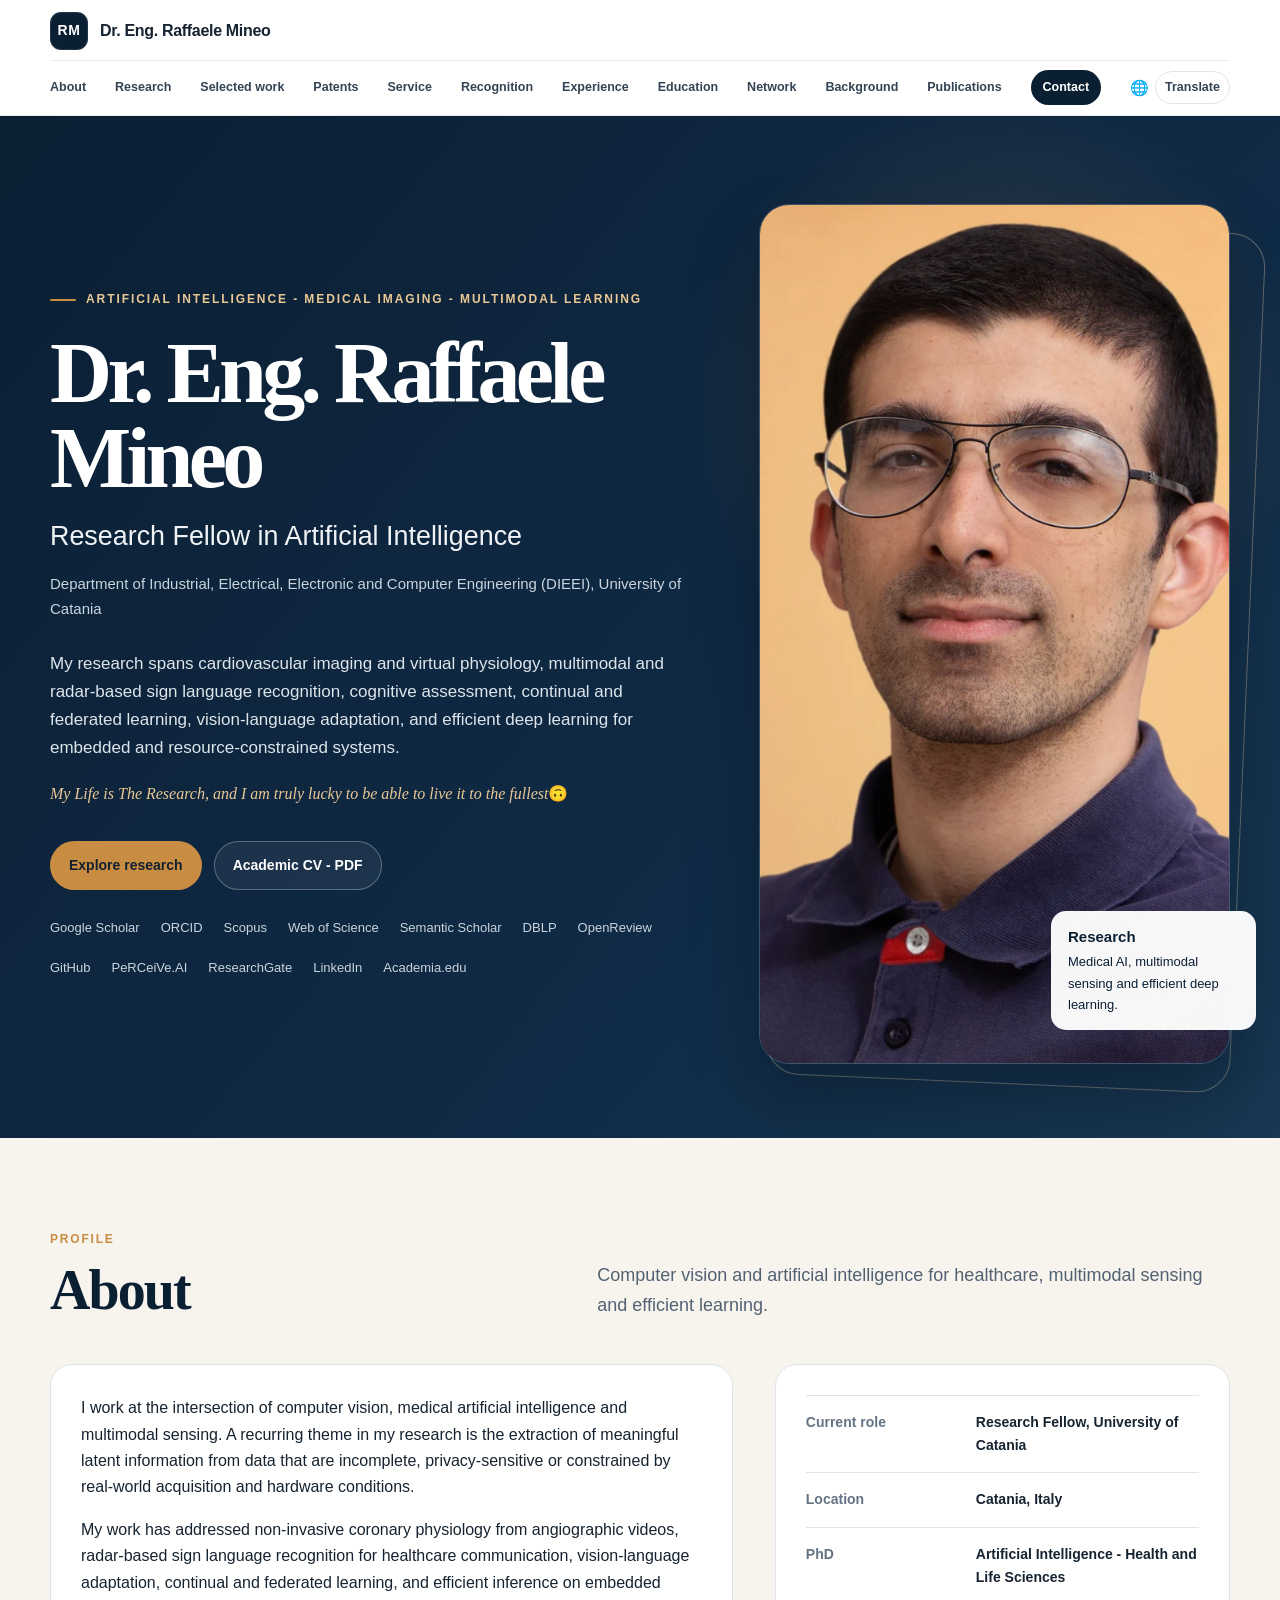
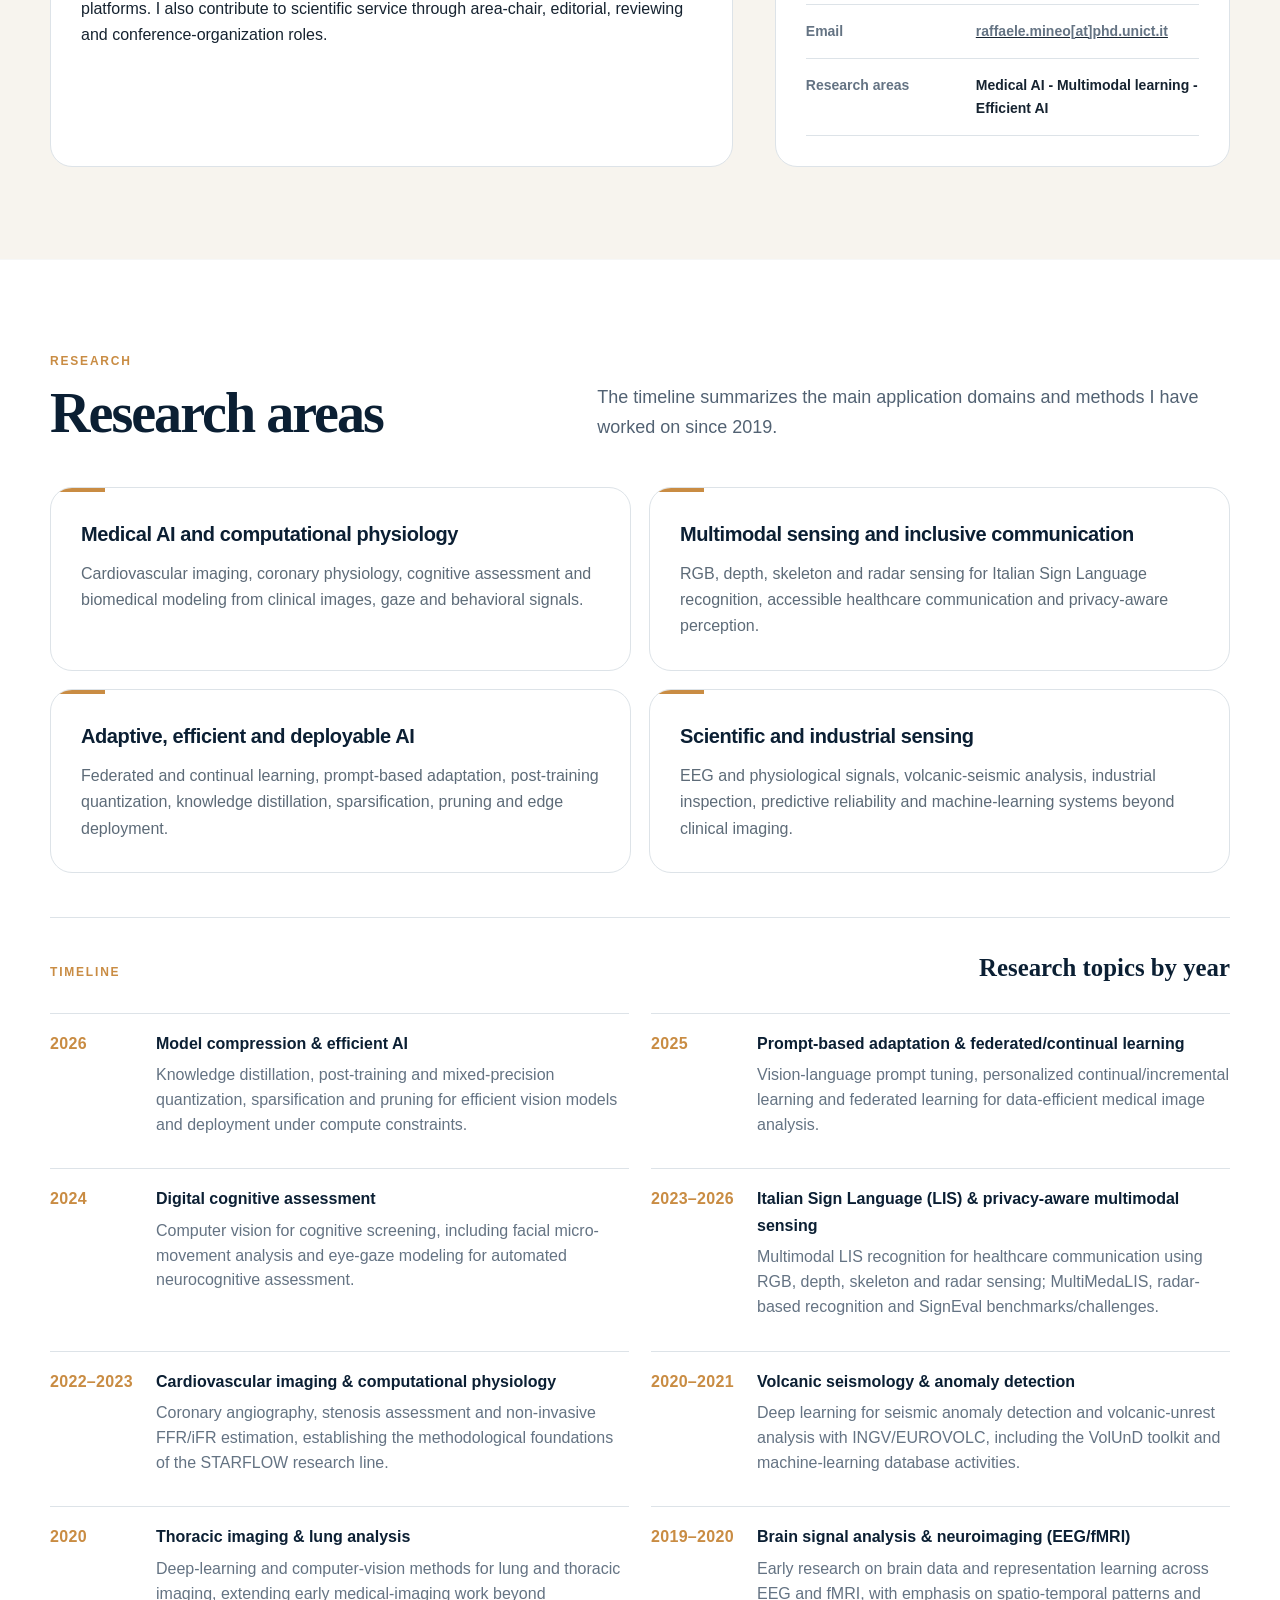
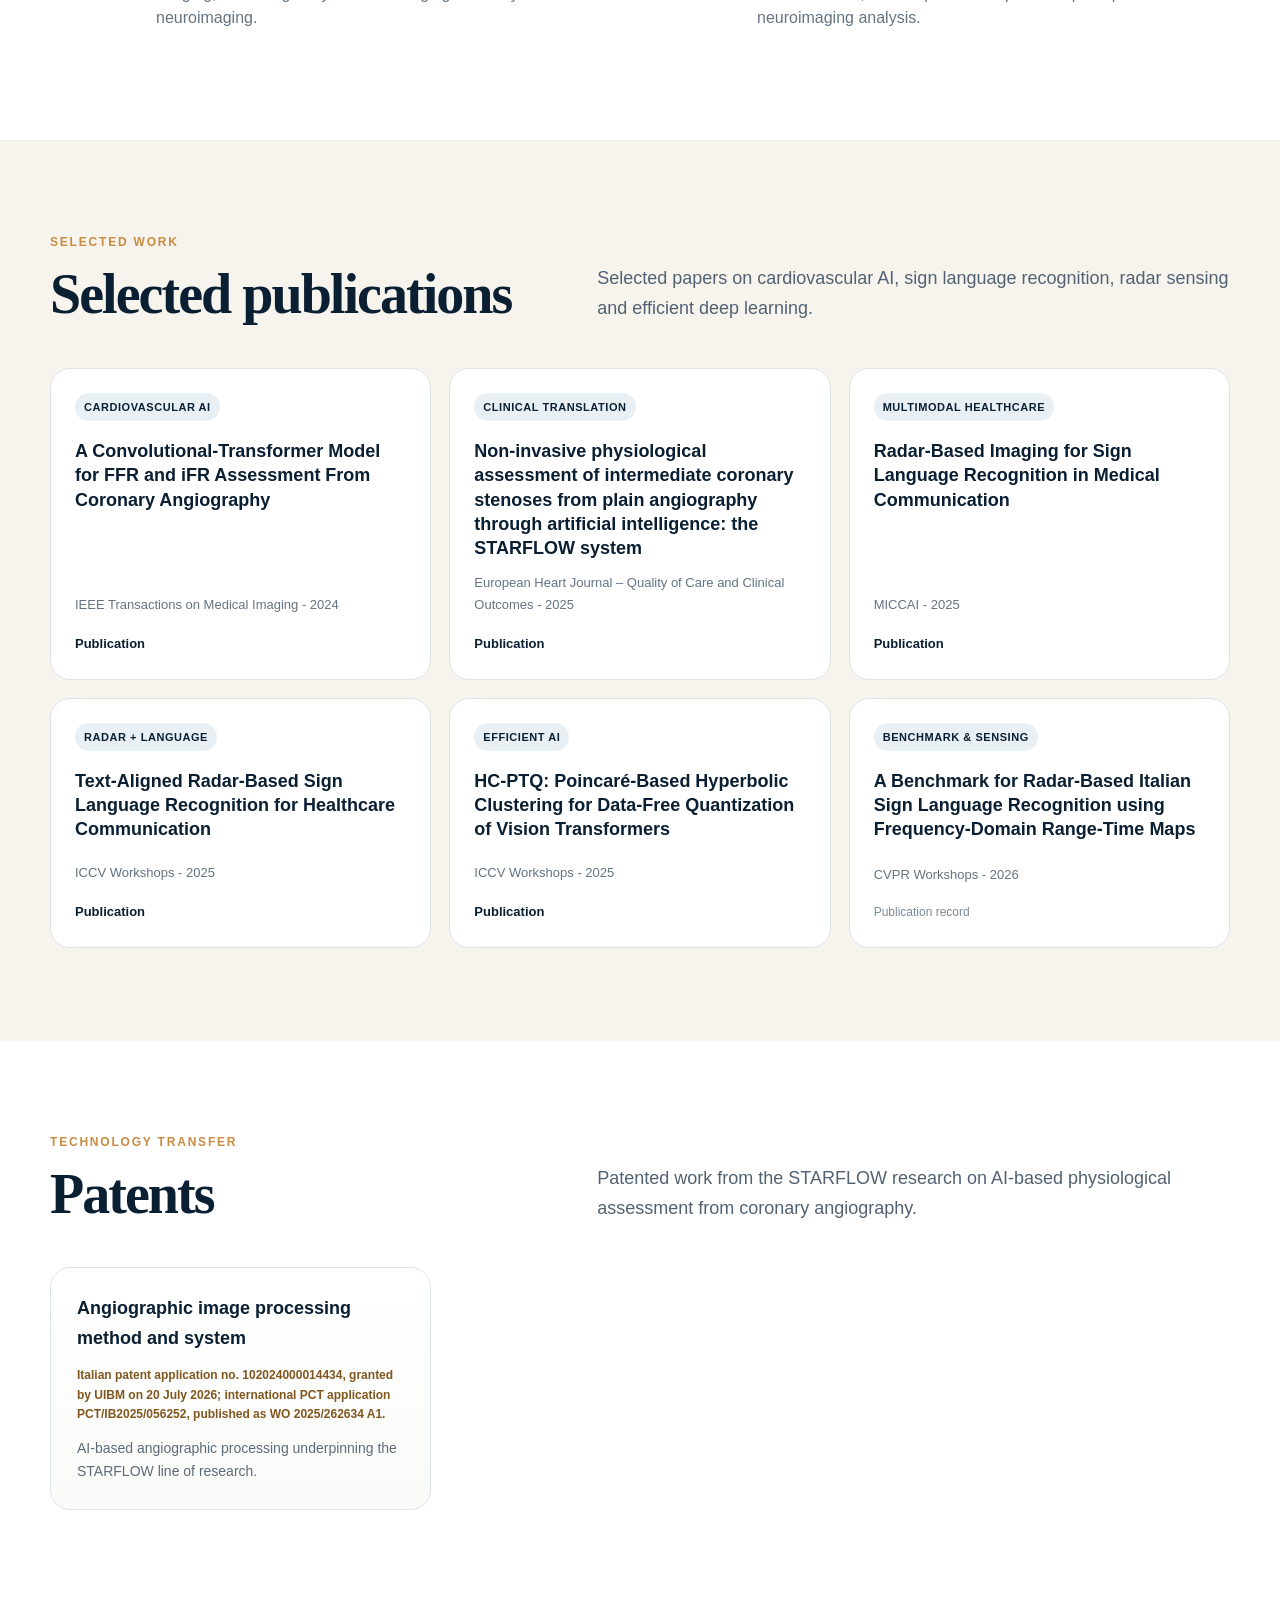
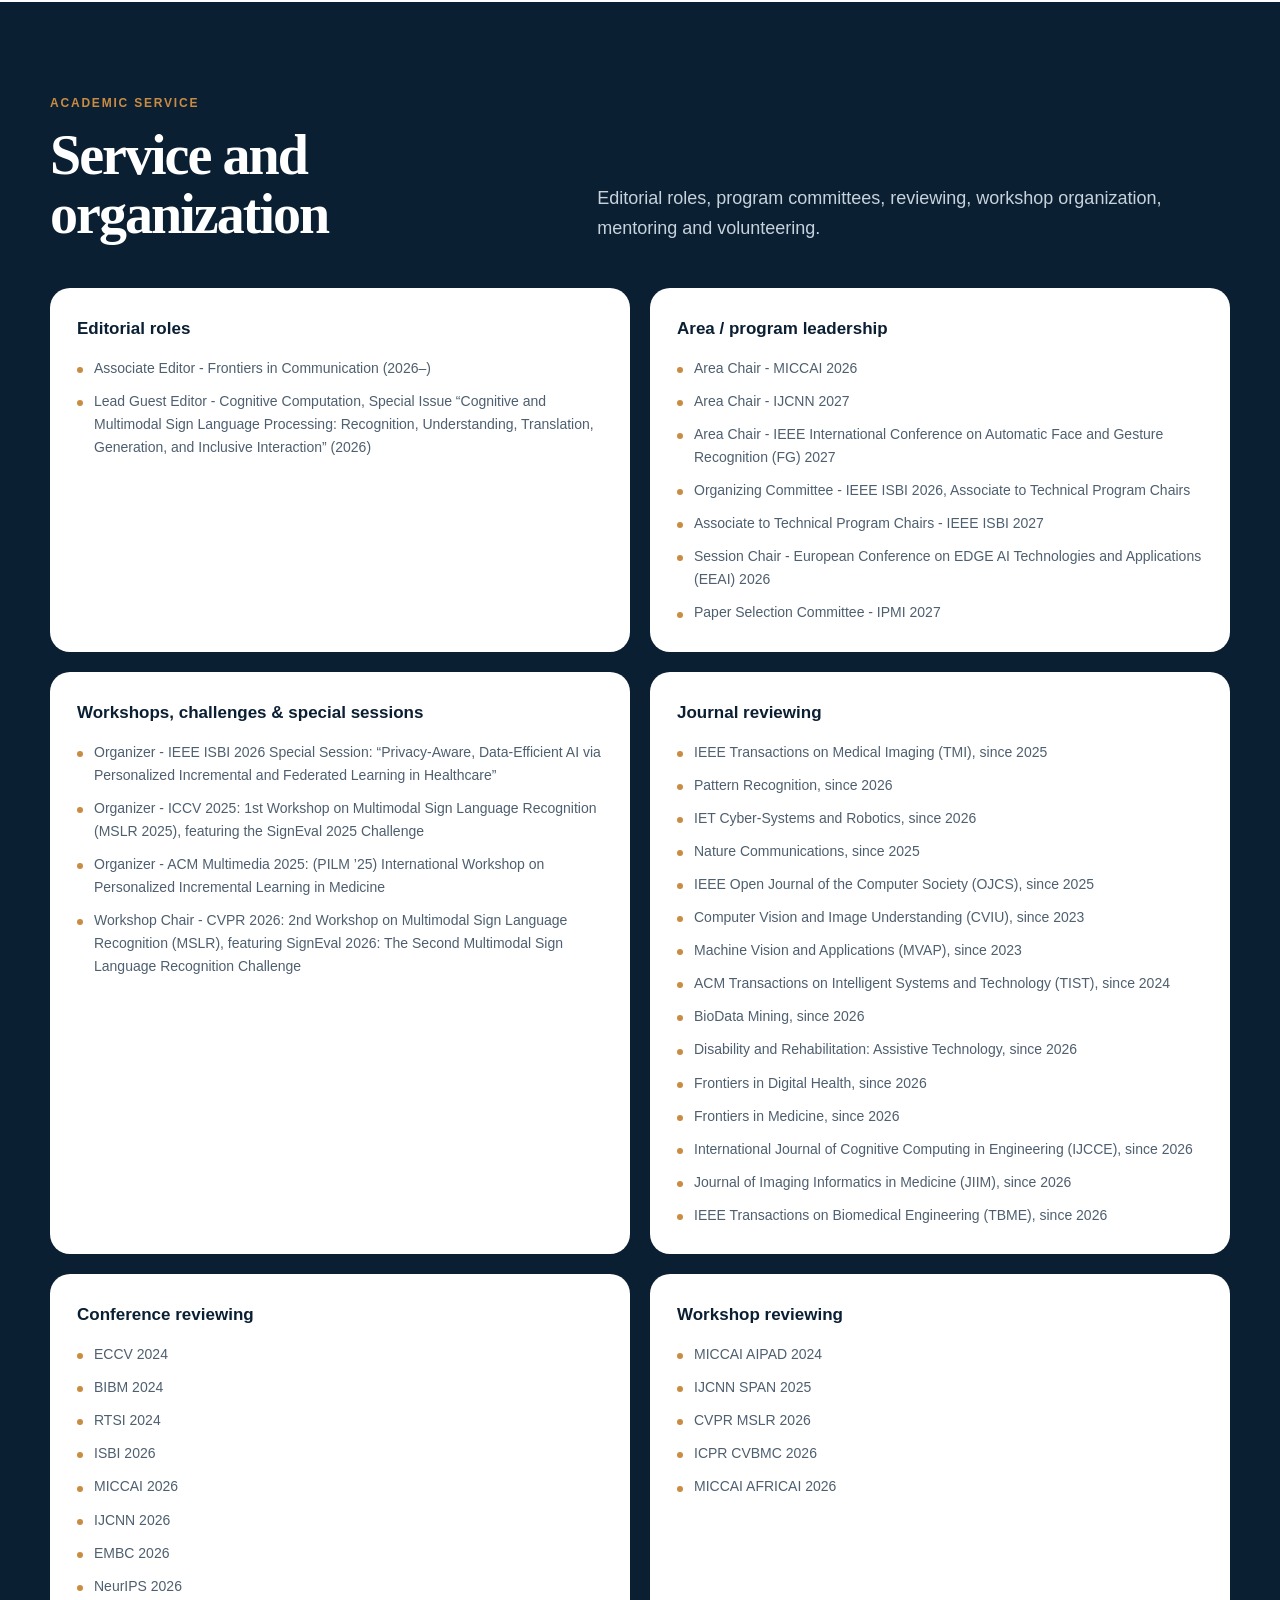
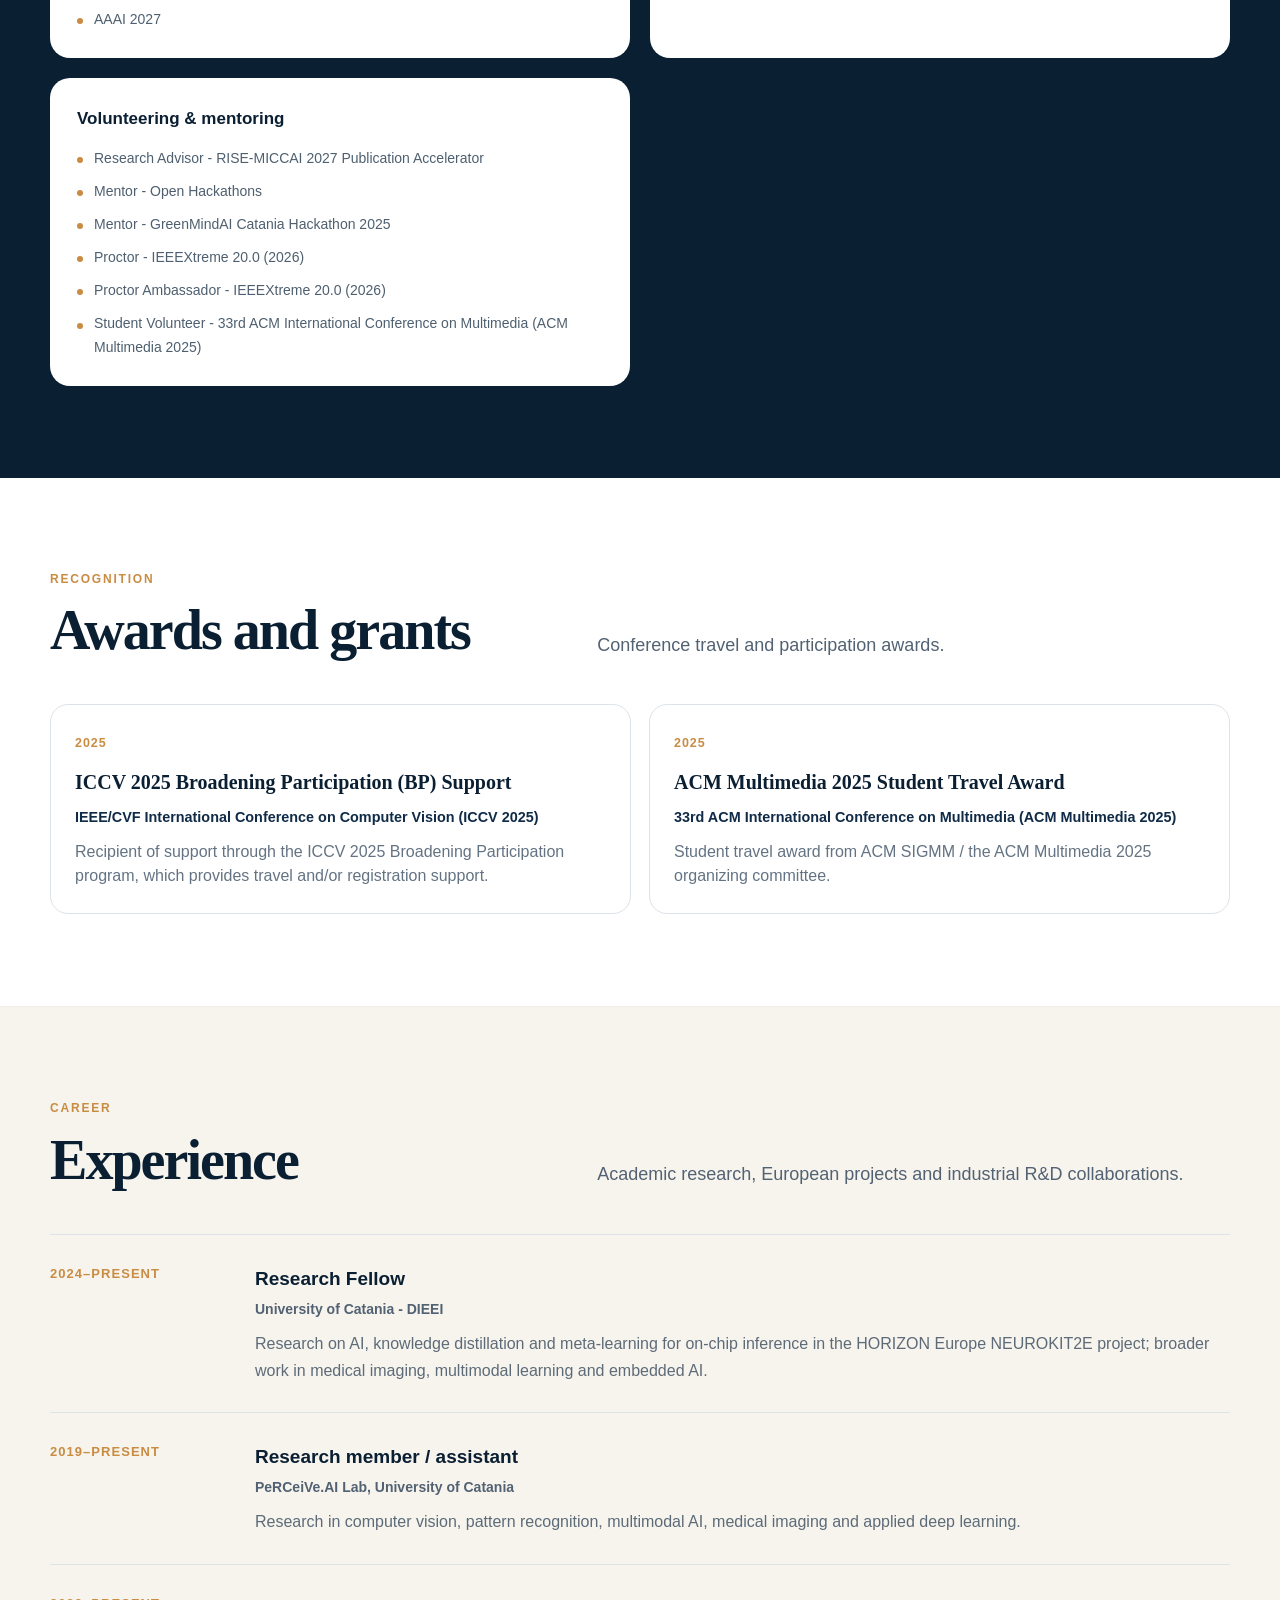
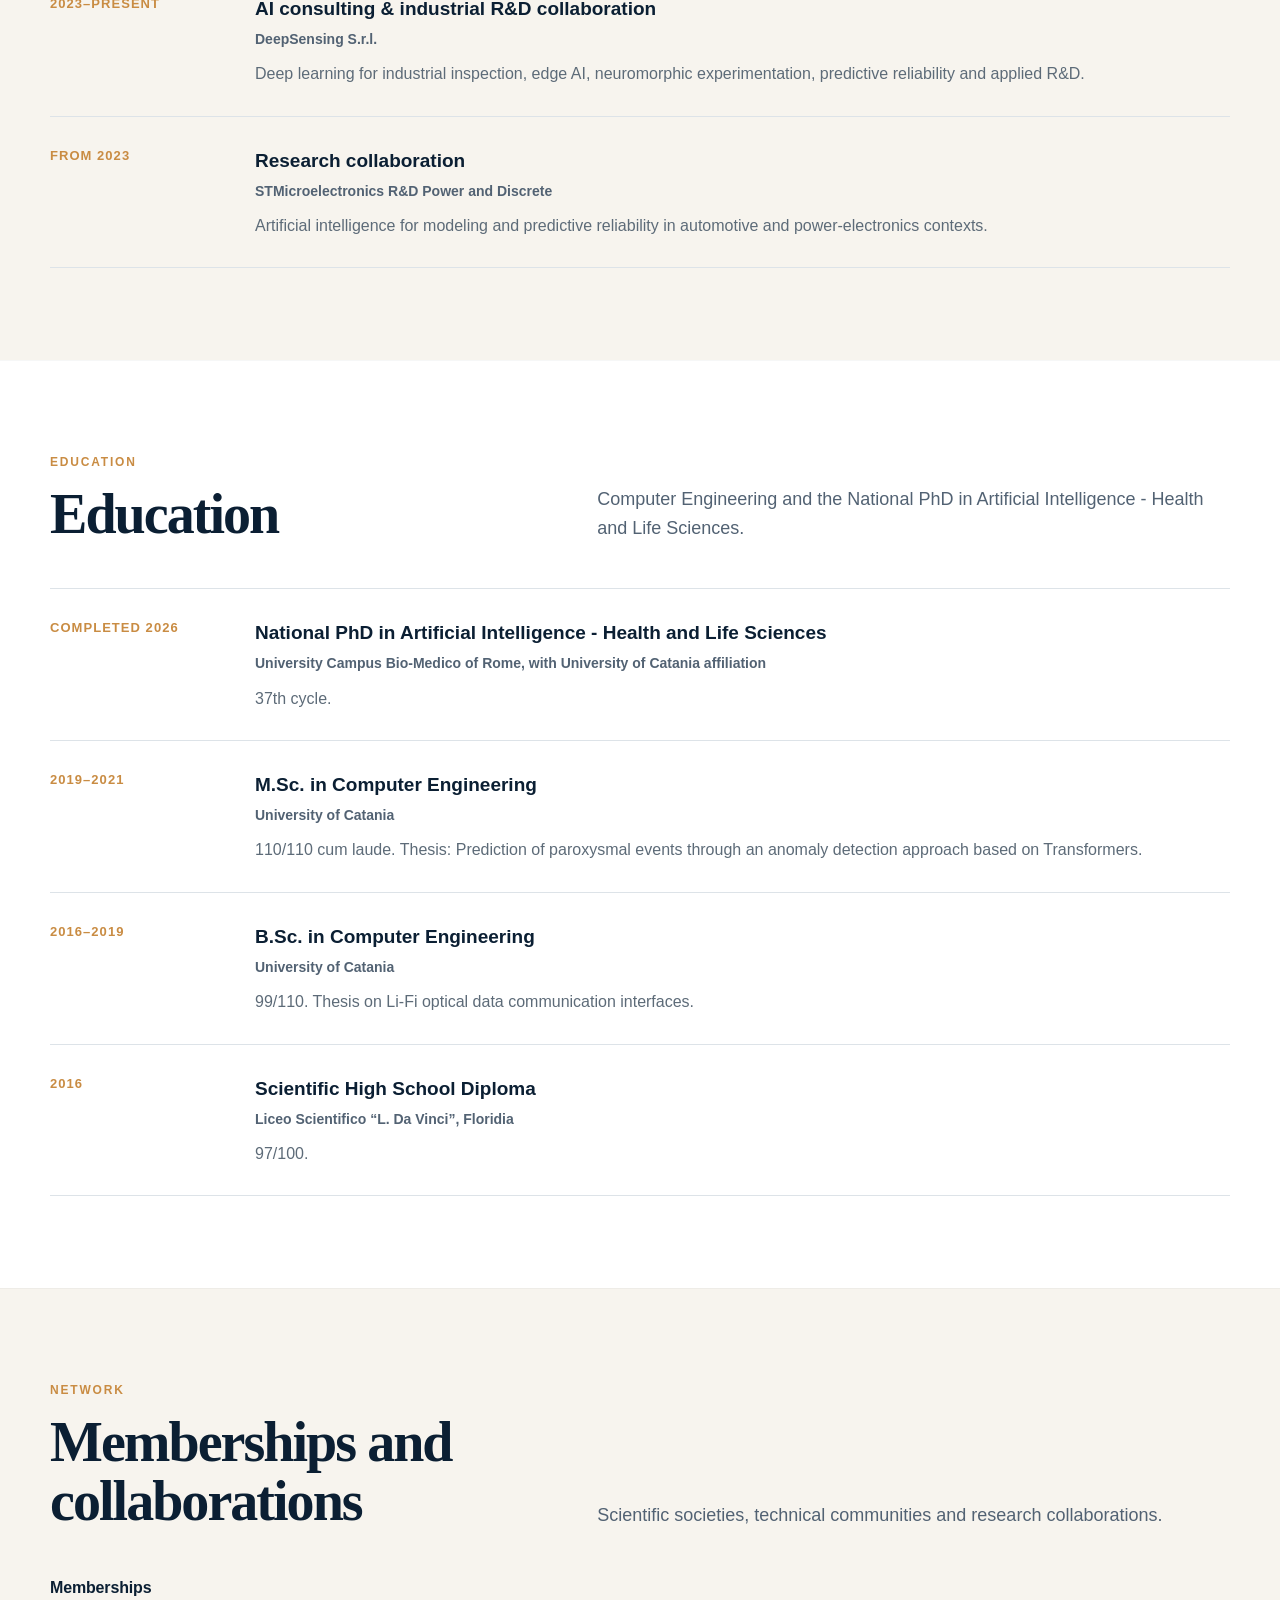
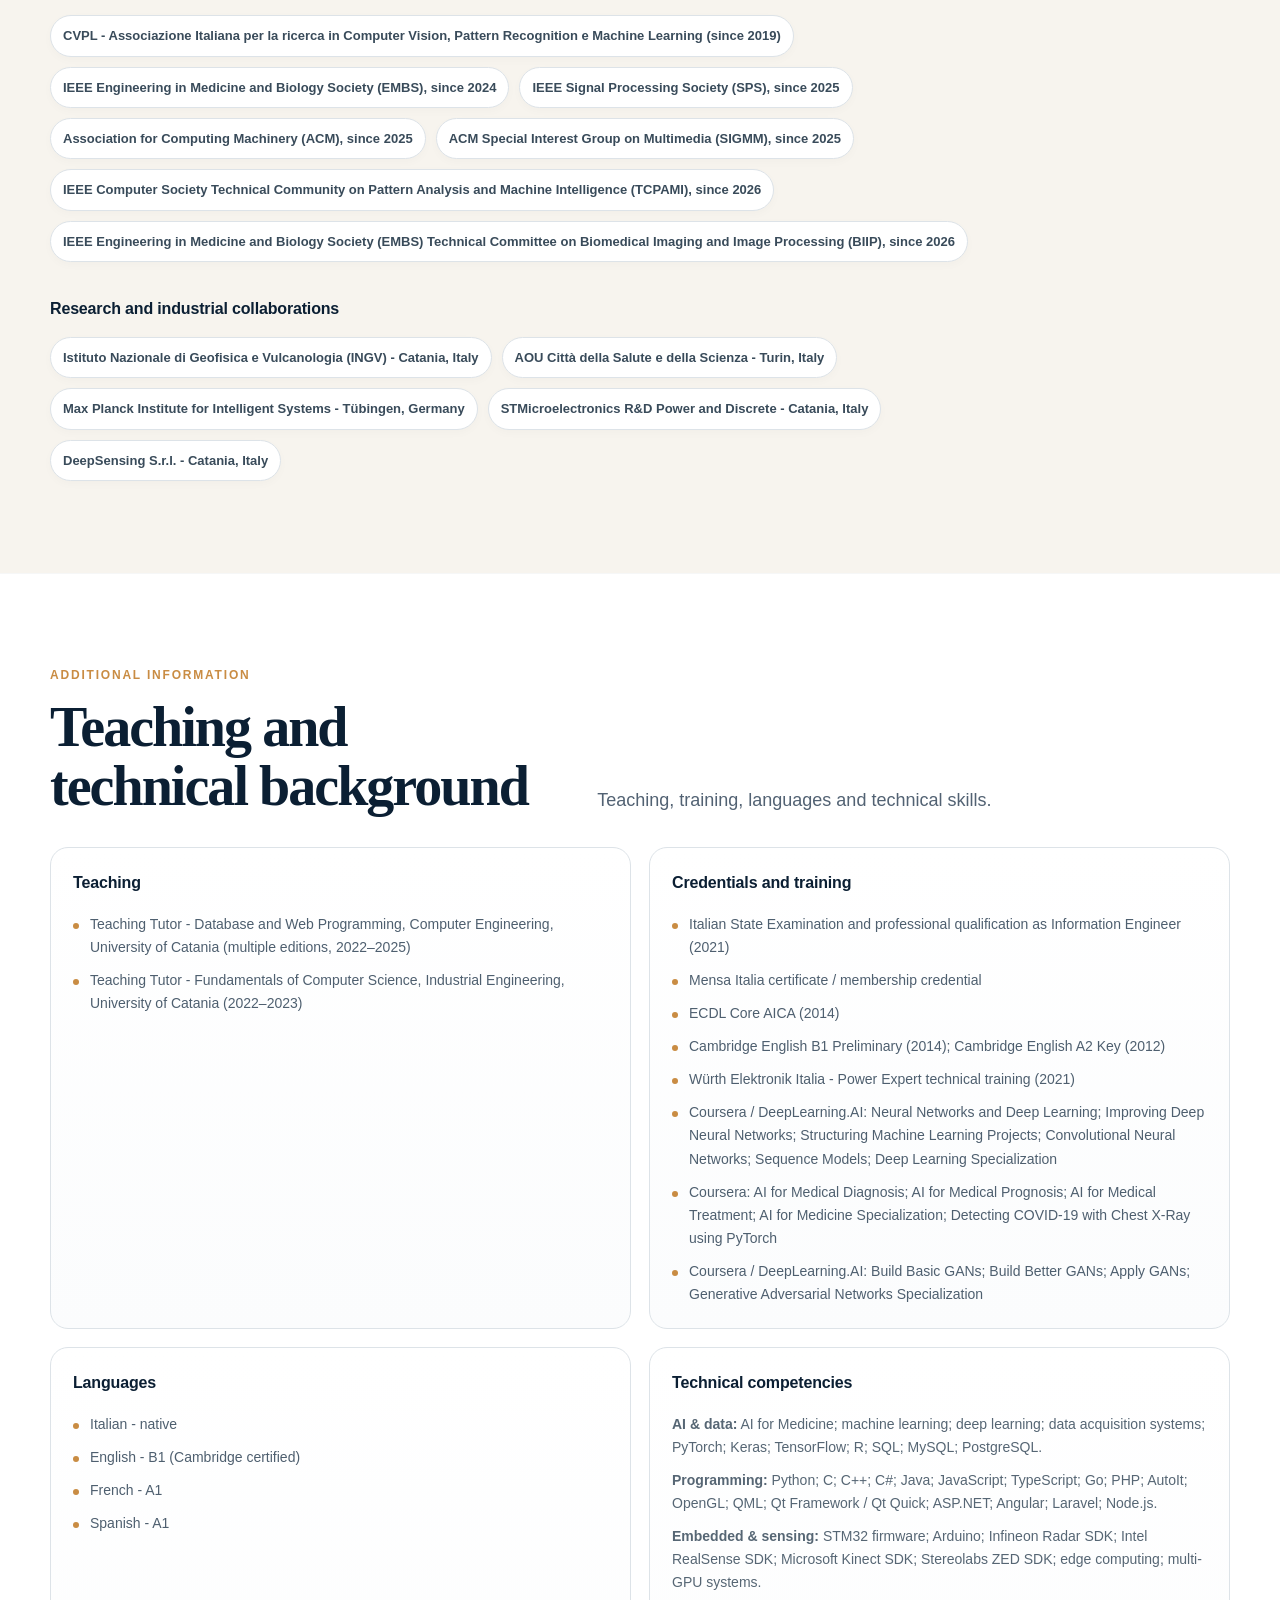
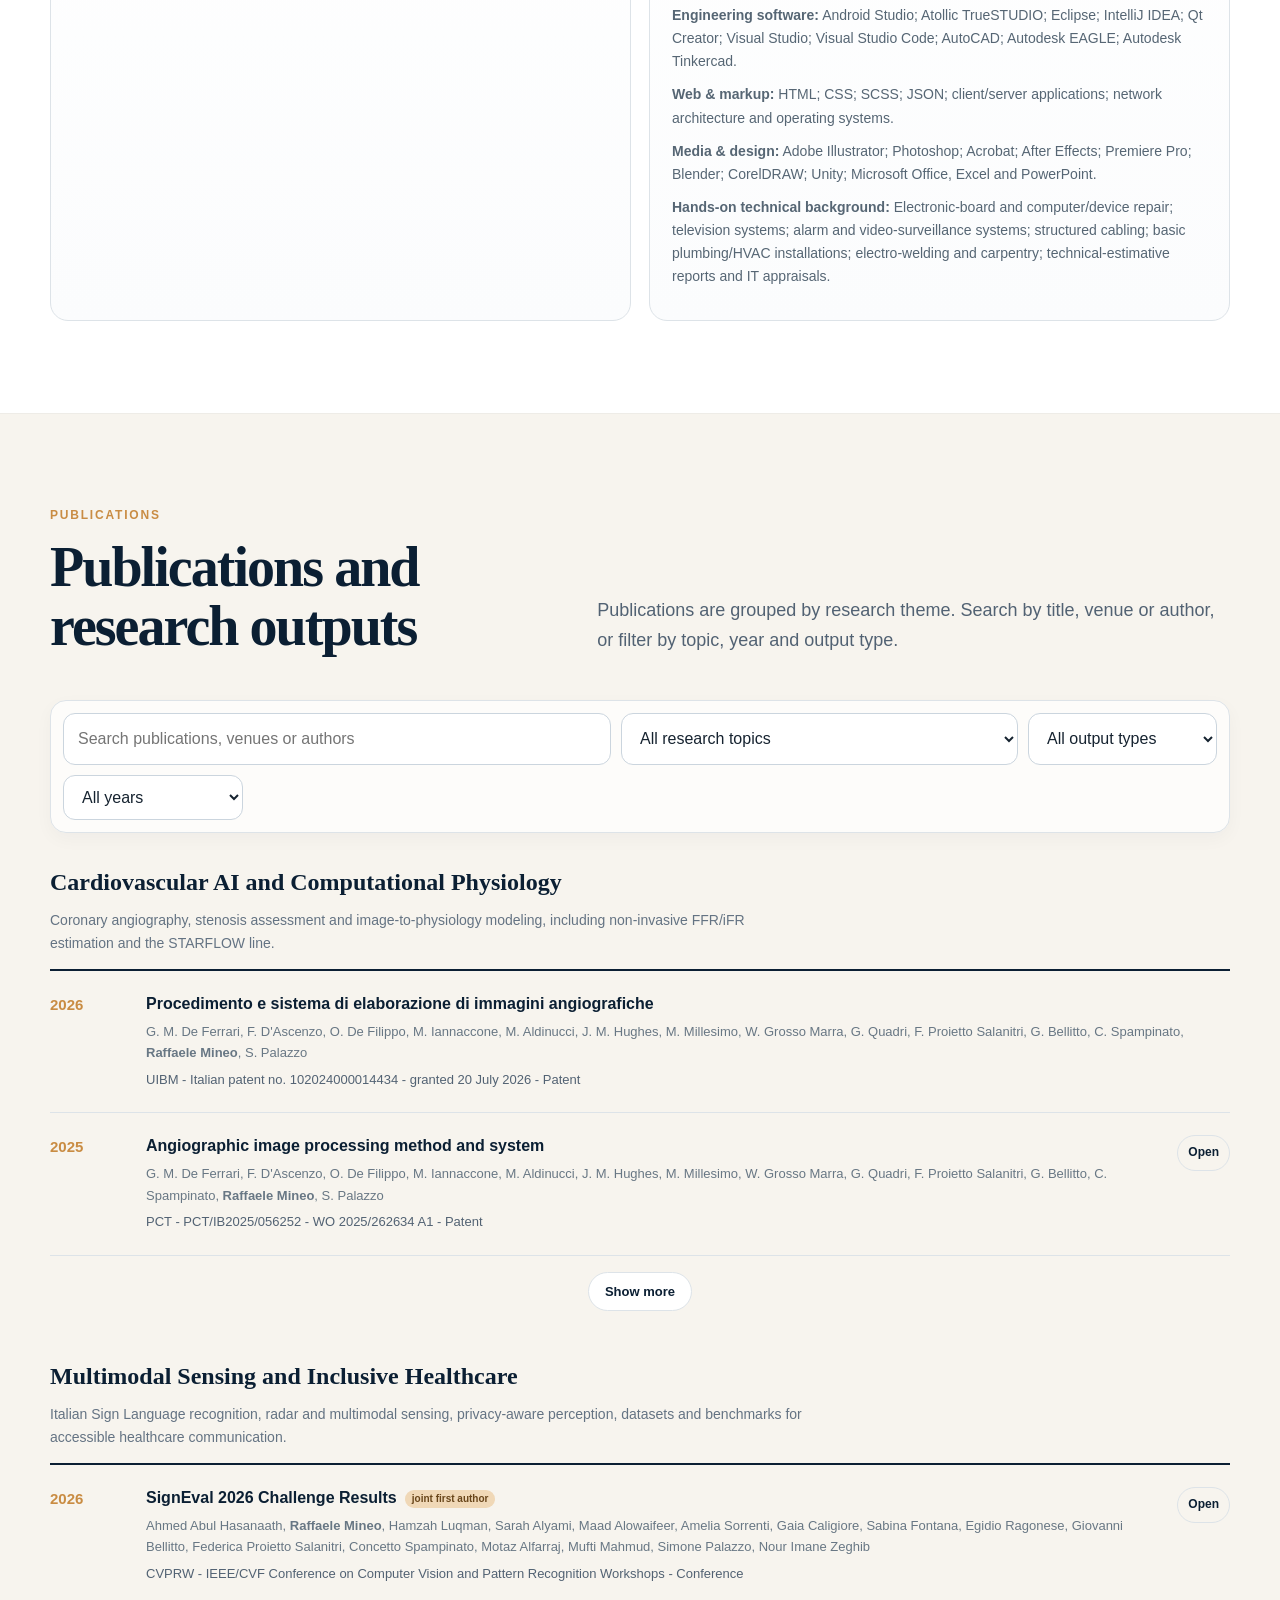
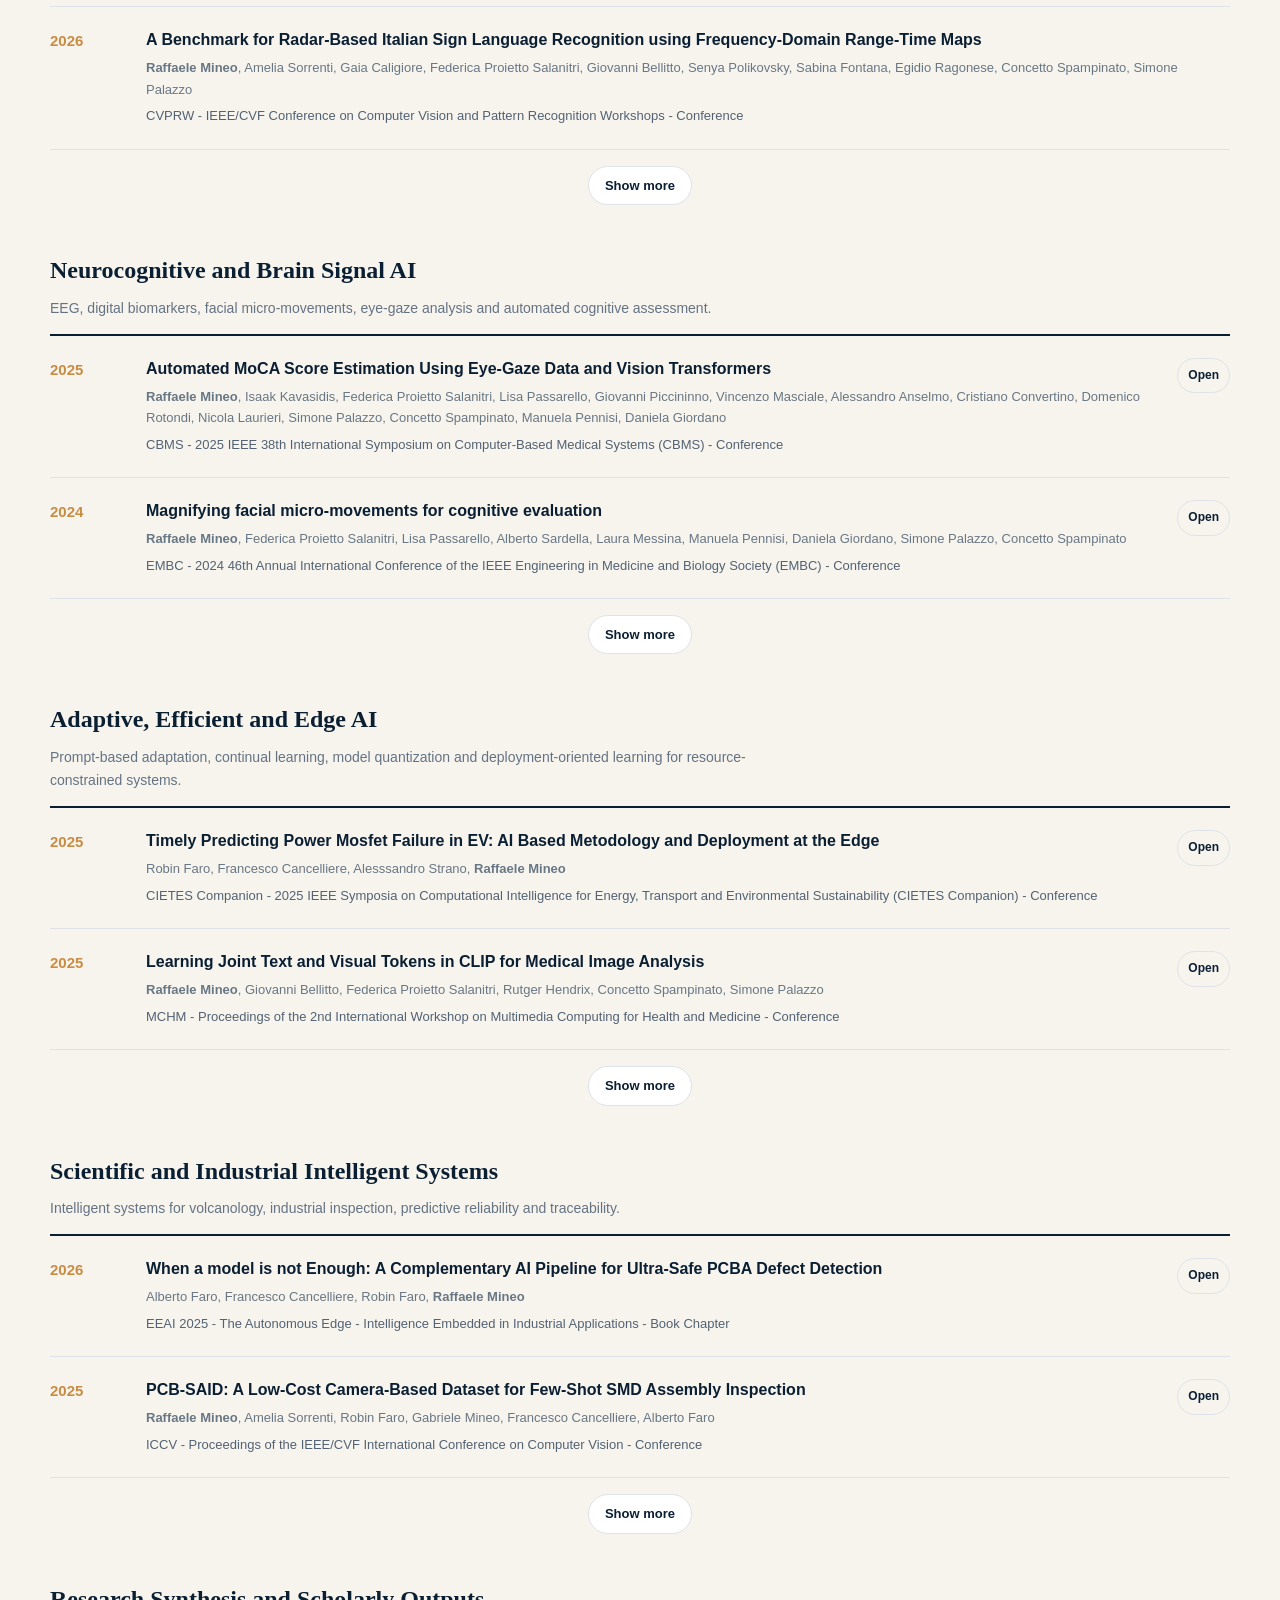
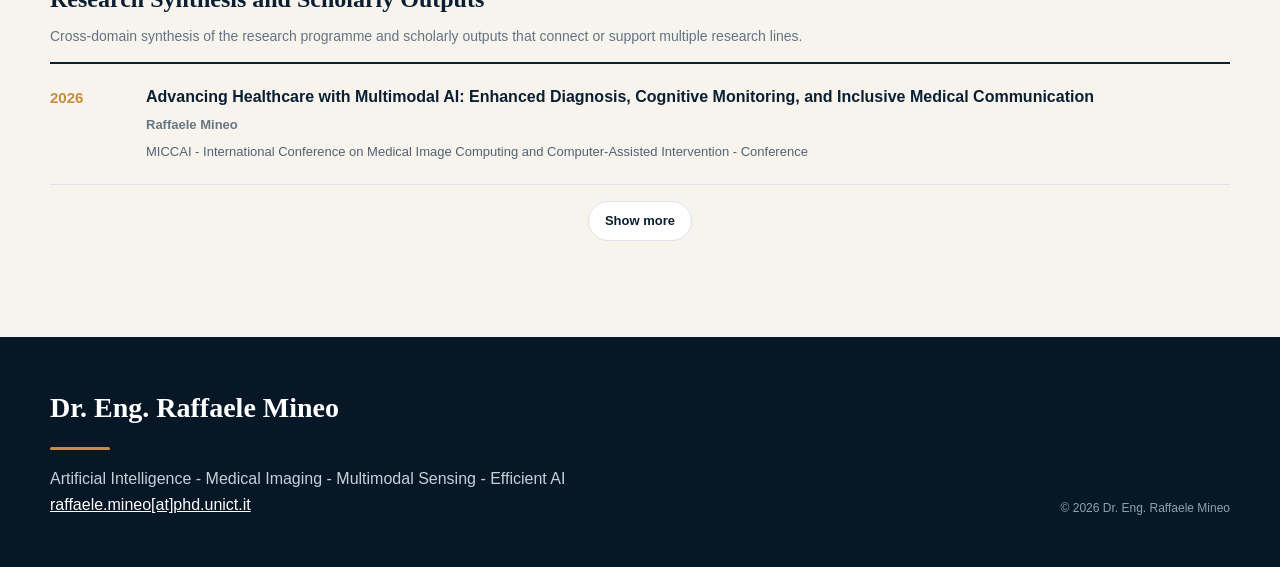
==== commit 21628d11: "Add ISBI 2027 program role and EEAI 2026 session chair" ====
--- a/index.html
+++ b/index.html
@@ -45,7 +45,7 @@
       "name": "Raffaele Mineo - Artificial Intelligence Researcher",
       "description": "Academic profile of Dr. Eng. Raffaele Mineo, an artificial intelligence researcher at the University of Catania working on medical imaging, multimodal sensing, sign language recognition, adaptive learning and efficient AI.",
       "inLanguage": "en",
-      "dateModified": "2026-10-06T13:16:21Z",
+      "dateModified": "2026-10-21T01:24:00+02:00",
       "mainEntity": {
         "@id": "https://ingraffaelemineo.github.io/#raffaele-mineo"
       },
@@ -285,7 +285,7 @@
       <div><div class="section-kicker">Academic service</div><h2>Service and organization</h2></div>
       <p class="lead">Editorial roles, program committees, reviewing, workshop organization, mentoring and volunteering.</p>
     </div>
-    <div id="serviceGrid" class="service-grid"><section class="service-card"><h3>Editorial roles</h3><ul class="clean-list"><li>Associate Editor - Frontiers in Communication (2026–)</li><li>Lead Guest Editor - Cognitive Computation, Special Issue “Cognitive and Multimodal Sign Language Processing: Recognition, Understanding, Translation, Generation, and Inclusive Interaction” (2026)</li></ul></section><section class="service-card"><h3>Area / program leadership</h3><ul class="clean-list"><li>Area Chair - MICCAI 2026</li><li>Area Chair - IJCNN 2027</li><li>Area Chair - IEEE International Conference on Automatic Face and Gesture Recognition (FG) 2027</li><li>Organizing Committee - IEEE ISBI 2026, Associate to Technical Program Chairs</li><li>Paper Selection Committee - IPMI 2027</li></ul></section><section class="service-card"><h3>Workshops, challenges &amp; special sessions</h3><ul class="clean-list"><li>Organizer - IEEE ISBI 2026 Special Session: “Privacy-Aware, Data-Efficient AI via Personalized Incremental and Federated Learning in Healthcare”</li><li>Organizer - ICCV 2025: 1st Workshop on Multimodal Sign Language Recognition (MSLR 2025), featuring the SignEval 2025 Challenge</li><li>Organizer - ACM Multimedia 2025: (PILM ’25) International Workshop on Personalized Incremental Learning in Medicine</li><li>Workshop Chair - CVPR 2026: 2nd Workshop on Multimodal Sign Language Recognition (MSLR), featuring SignEval 2026: The Second Multimodal Sign Language Recognition Challenge</li></ul></section><section class="service-card"><h3>Journal reviewing</h3><ul class="clean-list"><li>IEEE Transactions on Medical Imaging (TMI), since 2025</li><li>Pattern Recognition, since 2026</li><li>IET Cyber-Systems and Robotics, since 2026</li><li>Nature Communications, since 2025</li><li>IEEE Open Journal of the Computer Society (OJCS), since 2025</li><li>Computer Vision and Image Understanding (CVIU), since 2023</li><li>Machine Vision and Applications (MVAP), since 2023</li><li>ACM Transactions on Intelligent Systems and Technology (TIST), since 2024</li><li>BioData Mining, since 2026</li><li>Disability and Rehabilitation: Assistive Technology, since 2026</li><li>Frontiers in Digital Health, since 2026</li><li>Frontiers in Medicine, since 2026</li><li>International Journal of Cognitive Computing in Engineering (IJCCE), since 2026</li><li>Journal of Imaging Informatics in Medicine (JIIM), since 2026</li><li>IEEE Transactions on Biomedical Engineering (TBME), since 2026</li></ul></section><section class="service-card"><h3>Conference reviewing</h3><ul class="clean-list"><li>ECCV 2024</li><li>BIBM 2024</li><li>RTSI 2024</li><li>ISBI 2026</li><li>MICCAI 2026</li><li>IJCNN 2026</li><li>EMBC 2026</li><li>NeurIPS 2026</li><li>AAAI 2027</li></ul></section><section class="service-card"><h3>Workshop reviewing</h3><ul class="clean-list"><li>MICCAI AIPAD 2024</li><li>IJCNN SPAN 2025</li><li>CVPR MSLR 2026</li><li>ICPR CVBMC 2026</li><li>MICCAI AFRICAI 2026</li></ul></section><section class="service-card"><h3>Volunteering &amp; mentoring</h3><ul class="clean-list"><li>Research Advisor - RISE-MICCAI 2027 Publication Accelerator</li><li>Mentor - Open Hackathons</li><li>Mentor - GreenMindAI Catania Hackathon 2025</li><li>Proctor - IEEEXtreme 20.0 (2026)</li><li>Proctor Ambassador - IEEEXtreme 20.0 (2026)</li><li>Student Volunteer - 33rd ACM International Conference on Multimedia (ACM Multimedia 2025)</li></ul></section></div>
+    <div id="serviceGrid" class="service-grid"><section class="service-card"><h3>Editorial roles</h3><ul class="clean-list"><li>Associate Editor - Frontiers in Communication (2026–)</li><li>Lead Guest Editor - Cognitive Computation, Special Issue “Cognitive and Multimodal Sign Language Processing: Recognition, Understanding, Translation, Generation, and Inclusive Interaction” (2026)</li></ul></section><section class="service-card"><h3>Area / program leadership</h3><ul class="clean-list"><li>Area Chair - MICCAI 2026</li><li>Area Chair - IJCNN 2027</li><li>Area Chair - IEEE International Conference on Automatic Face and Gesture Recognition (FG) 2027</li><li>Organizing Committee - IEEE ISBI 2026, Associate to Technical Program Chairs</li><li>Associate to Technical Program Chairs - IEEE ISBI 2027</li><li>Session Chair - European Conference on EDGE AI Technologies and Applications (EEAI) 2026</li><li>Paper Selection Committee - IPMI 2027</li></ul></section><section class="service-card"><h3>Workshops, challenges &amp; special sessions</h3><ul class="clean-list"><li>Organizer - IEEE ISBI 2026 Special Session: “Privacy-Aware, Data-Efficient AI via Personalized Incremental and Federated Learning in Healthcare”</li><li>Organizer - ICCV 2025: 1st Workshop on Multimodal Sign Language Recognition (MSLR 2025), featuring the SignEval 2025 Challenge</li><li>Organizer - ACM Multimedia 2025: (PILM ’25) International Workshop on Personalized Incremental Learning in Medicine</li><li>Workshop Chair - CVPR 2026: 2nd Workshop on Multimodal Sign Language Recognition (MSLR), featuring SignEval 2026: The Second Multimodal Sign Language Recognition Challenge</li></ul></section><section class="service-card"><h3>Journal reviewing</h3><ul class="clean-list"><li>IEEE Transactions on Medical Imaging (TMI), since 2025</li><li>Pattern Recognition, since 2026</li><li>IET Cyber-Systems and Robotics, since 2026</li><li>Nature Communications, since 2025</li><li>IEEE Open Journal of the Computer Society (OJCS), since 2025</li><li>Computer Vision and Image Understanding (CVIU), since 2023</li><li>Machine Vision and Applications (MVAP), since 2023</li><li>ACM Transactions on Intelligent Systems and Technology (TIST), since 2024</li><li>BioData Mining, since 2026</li><li>Disability and Rehabilitation: Assistive Technology, since 2026</li><li>Frontiers in Digital Health, since 2026</li><li>Frontiers in Medicine, since 2026</li><li>International Journal of Cognitive Computing in Engineering (IJCCE), since 2026</li><li>Journal of Imaging Informatics in Medicine (JIIM), since 2026</li><li>IEEE Transactions on Biomedical Engineering (TBME), since 2026</li></ul></section><section class="service-card"><h3>Conference reviewing</h3><ul class="clean-list"><li>ECCV 2024</li><li>BIBM 2024</li><li>RTSI 2024</li><li>ISBI 2026</li><li>MICCAI 2026</li><li>IJCNN 2026</li><li>EMBC 2026</li><li>NeurIPS 2026</li><li>AAAI 2027</li></ul></section><section class="service-card"><h3>Workshop reviewing</h3><ul class="clean-list"><li>MICCAI AIPAD 2024</li><li>IJCNN SPAN 2025</li><li>CVPR MSLR 2026</li><li>ICPR CVBMC 2026</li><li>MICCAI AFRICAI 2026</li></ul></section><section class="service-card"><h3>Volunteering &amp; mentoring</h3><ul class="clean-list"><li>Research Advisor - RISE-MICCAI 2027 Publication Accelerator</li><li>Mentor - Open Hackathons</li><li>Mentor - GreenMindAI Catania Hackathon 2025</li><li>Proctor - IEEEXtreme 20.0 (2026)</li><li>Proctor Ambassador - IEEEXtreme 20.0 (2026)</li><li>Student Volunteer - 33rd ACM International Conference on Multimedia (ACM Multimedia 2025)</li></ul></section></div>
   </div>
 </section>
 
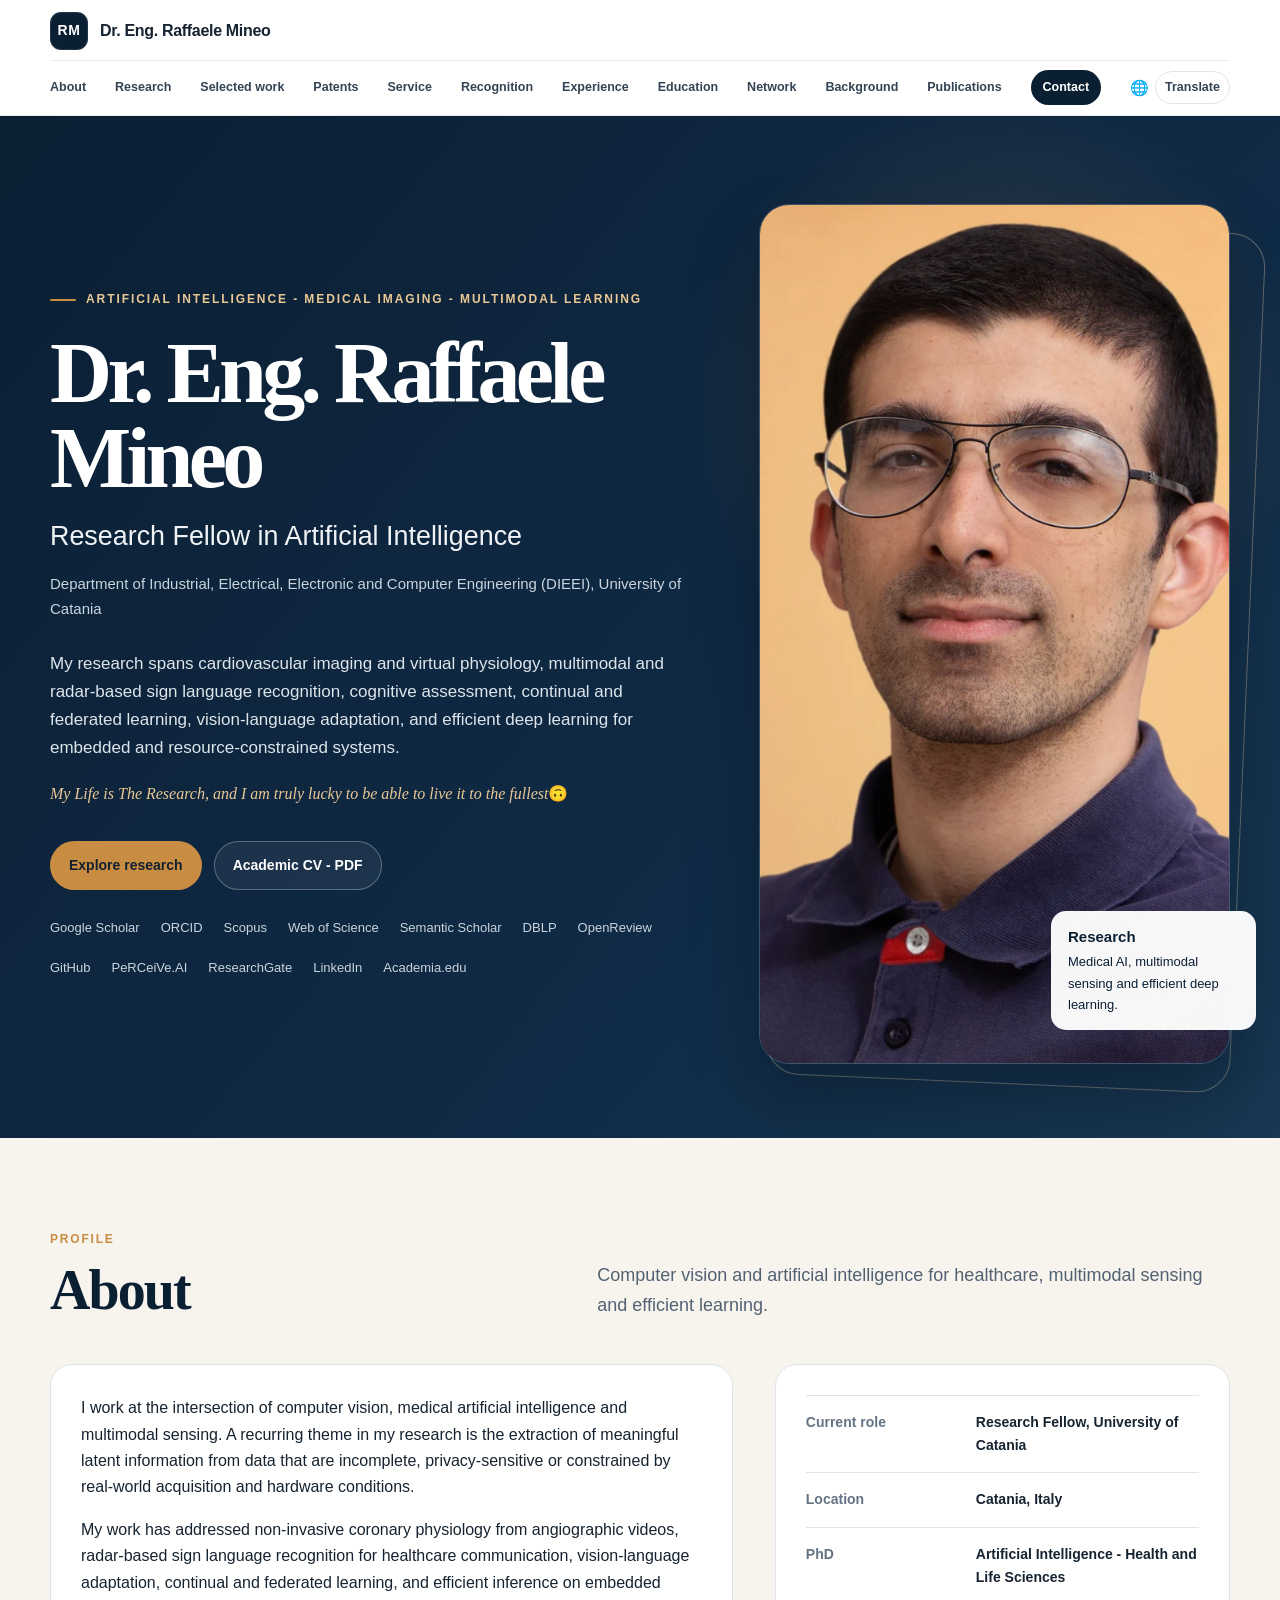
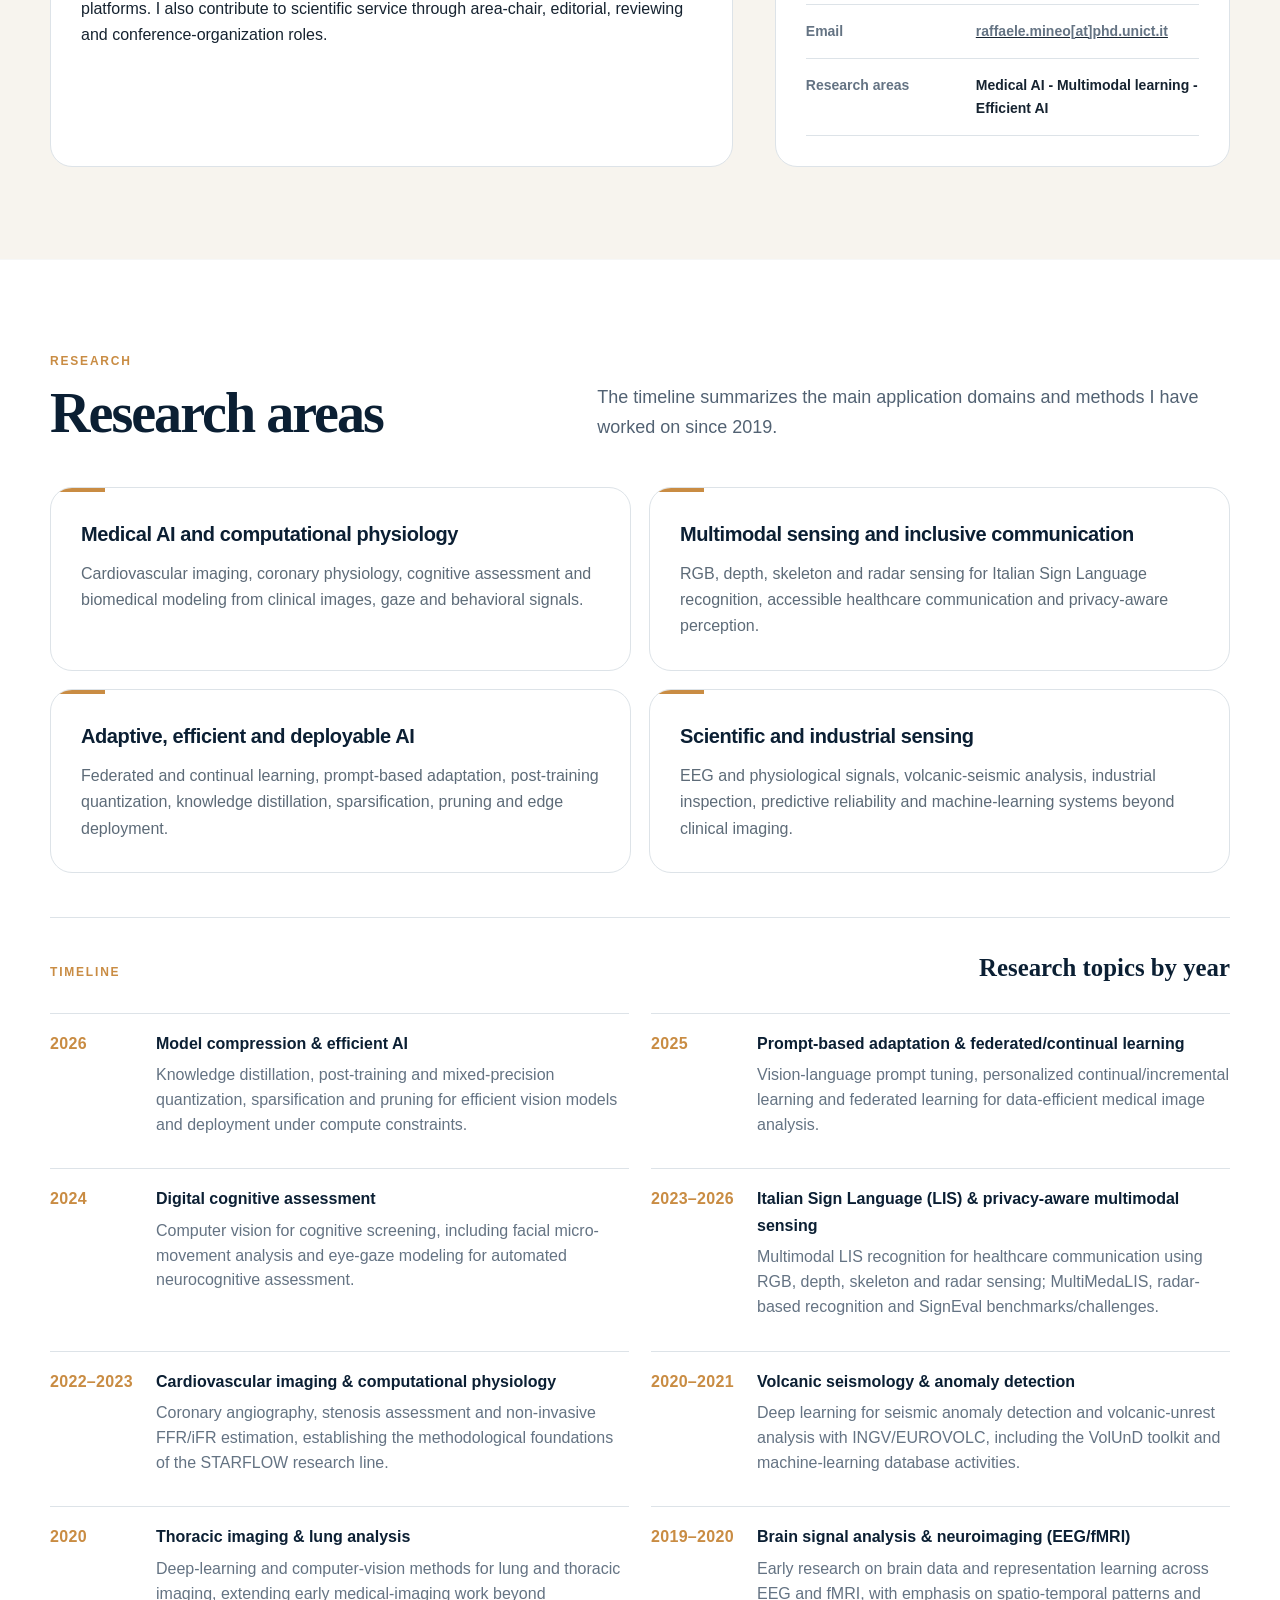
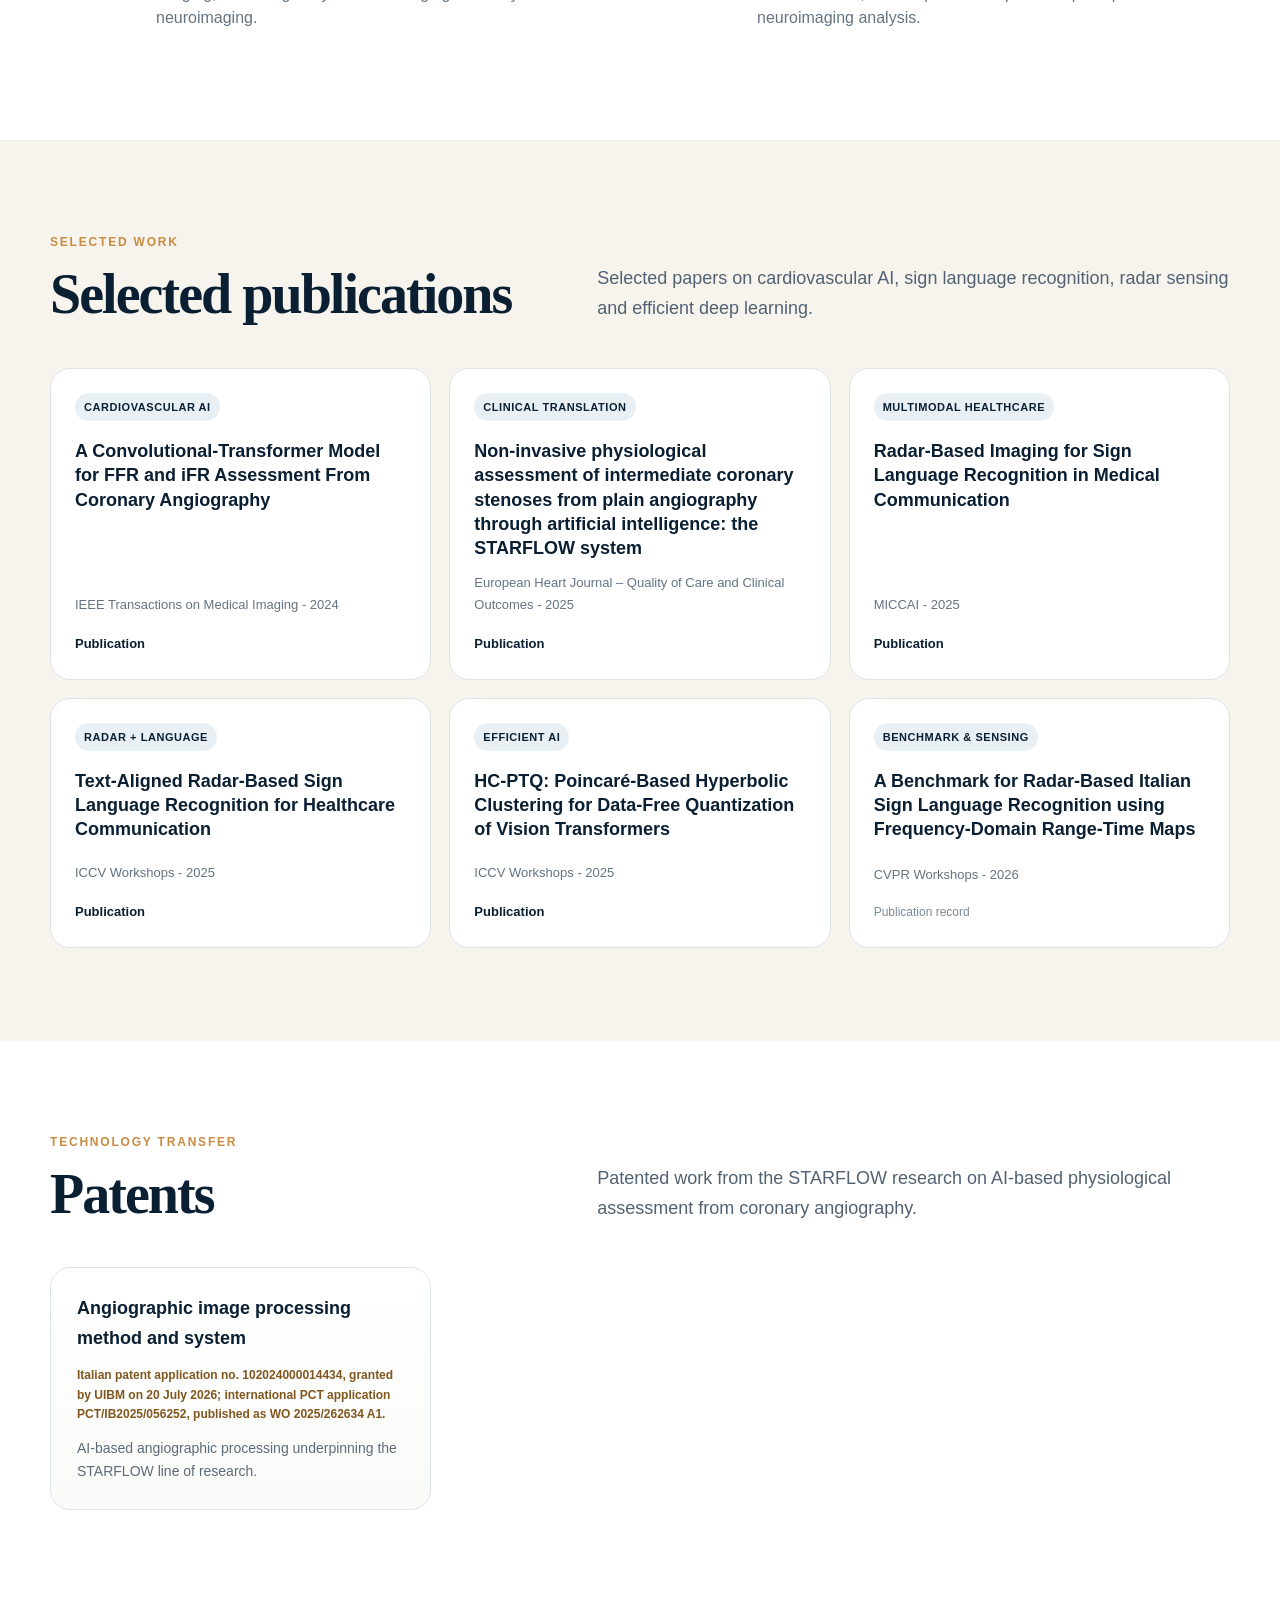
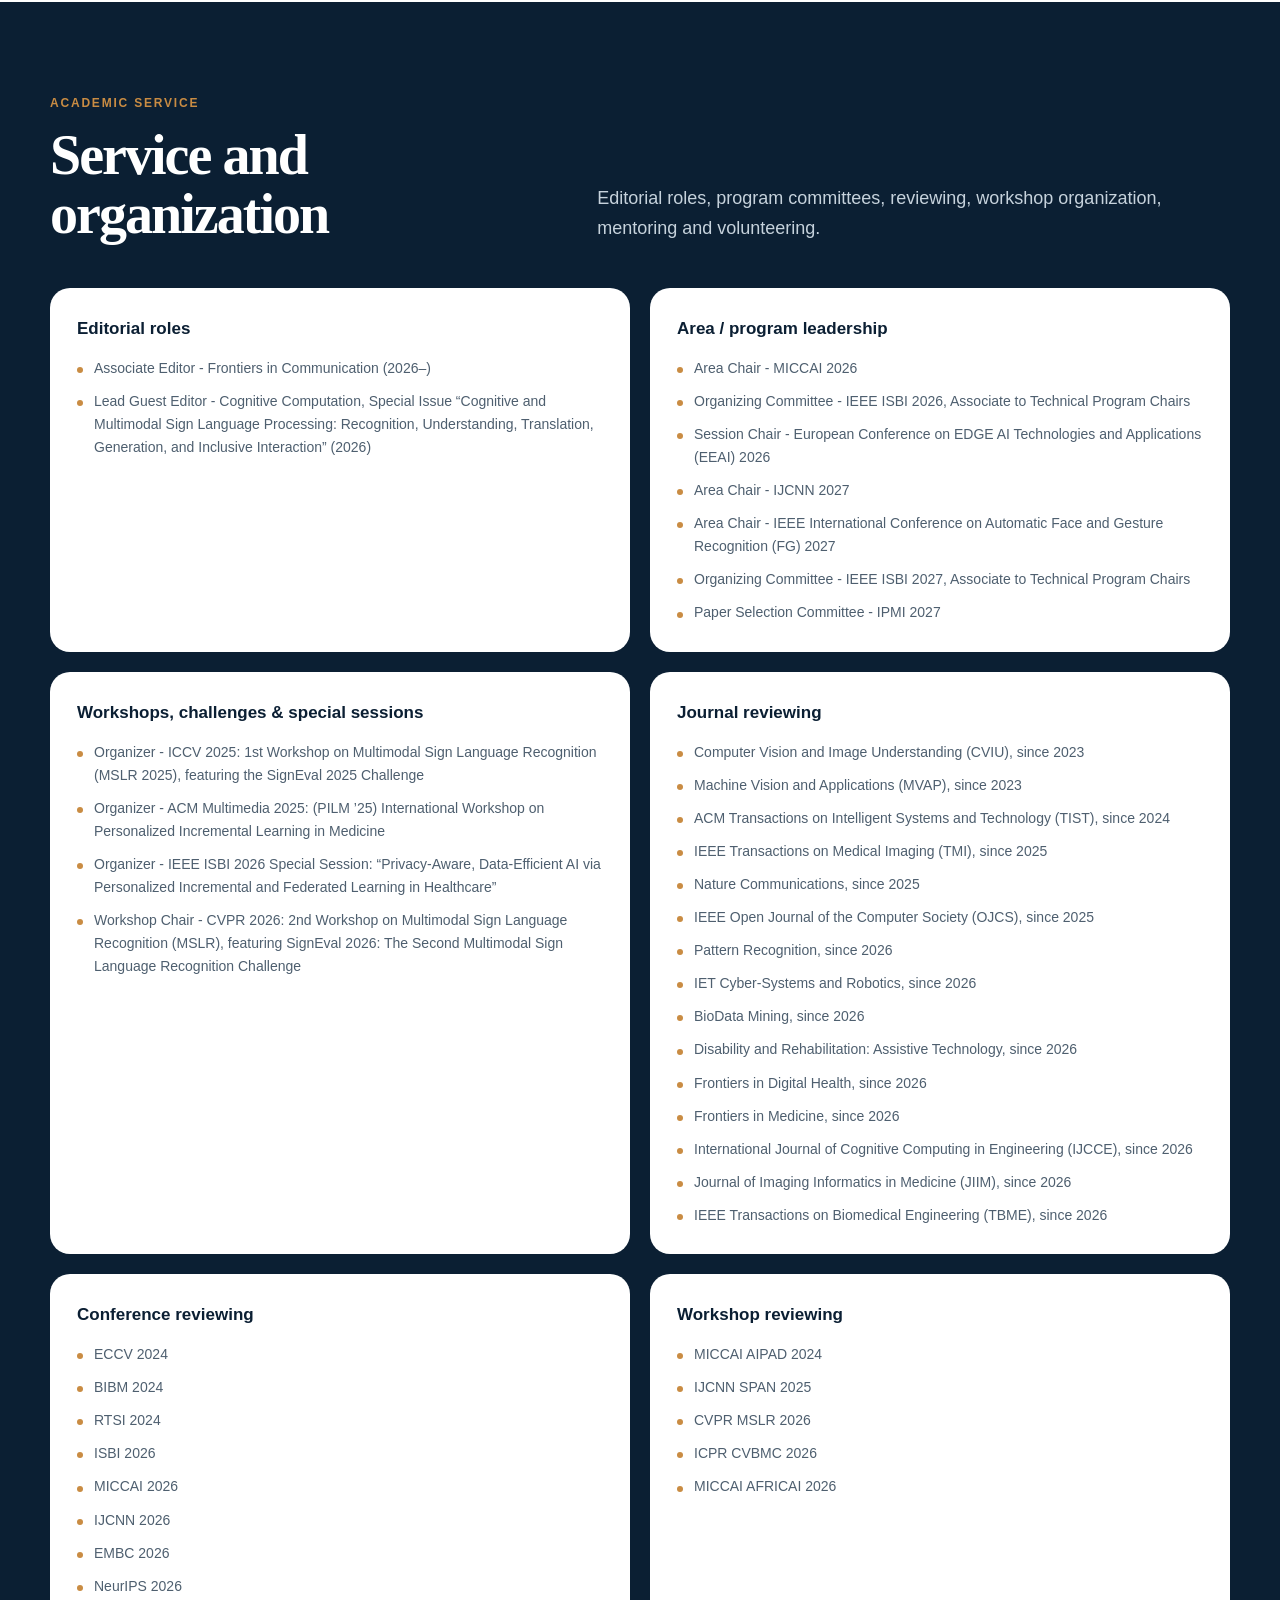
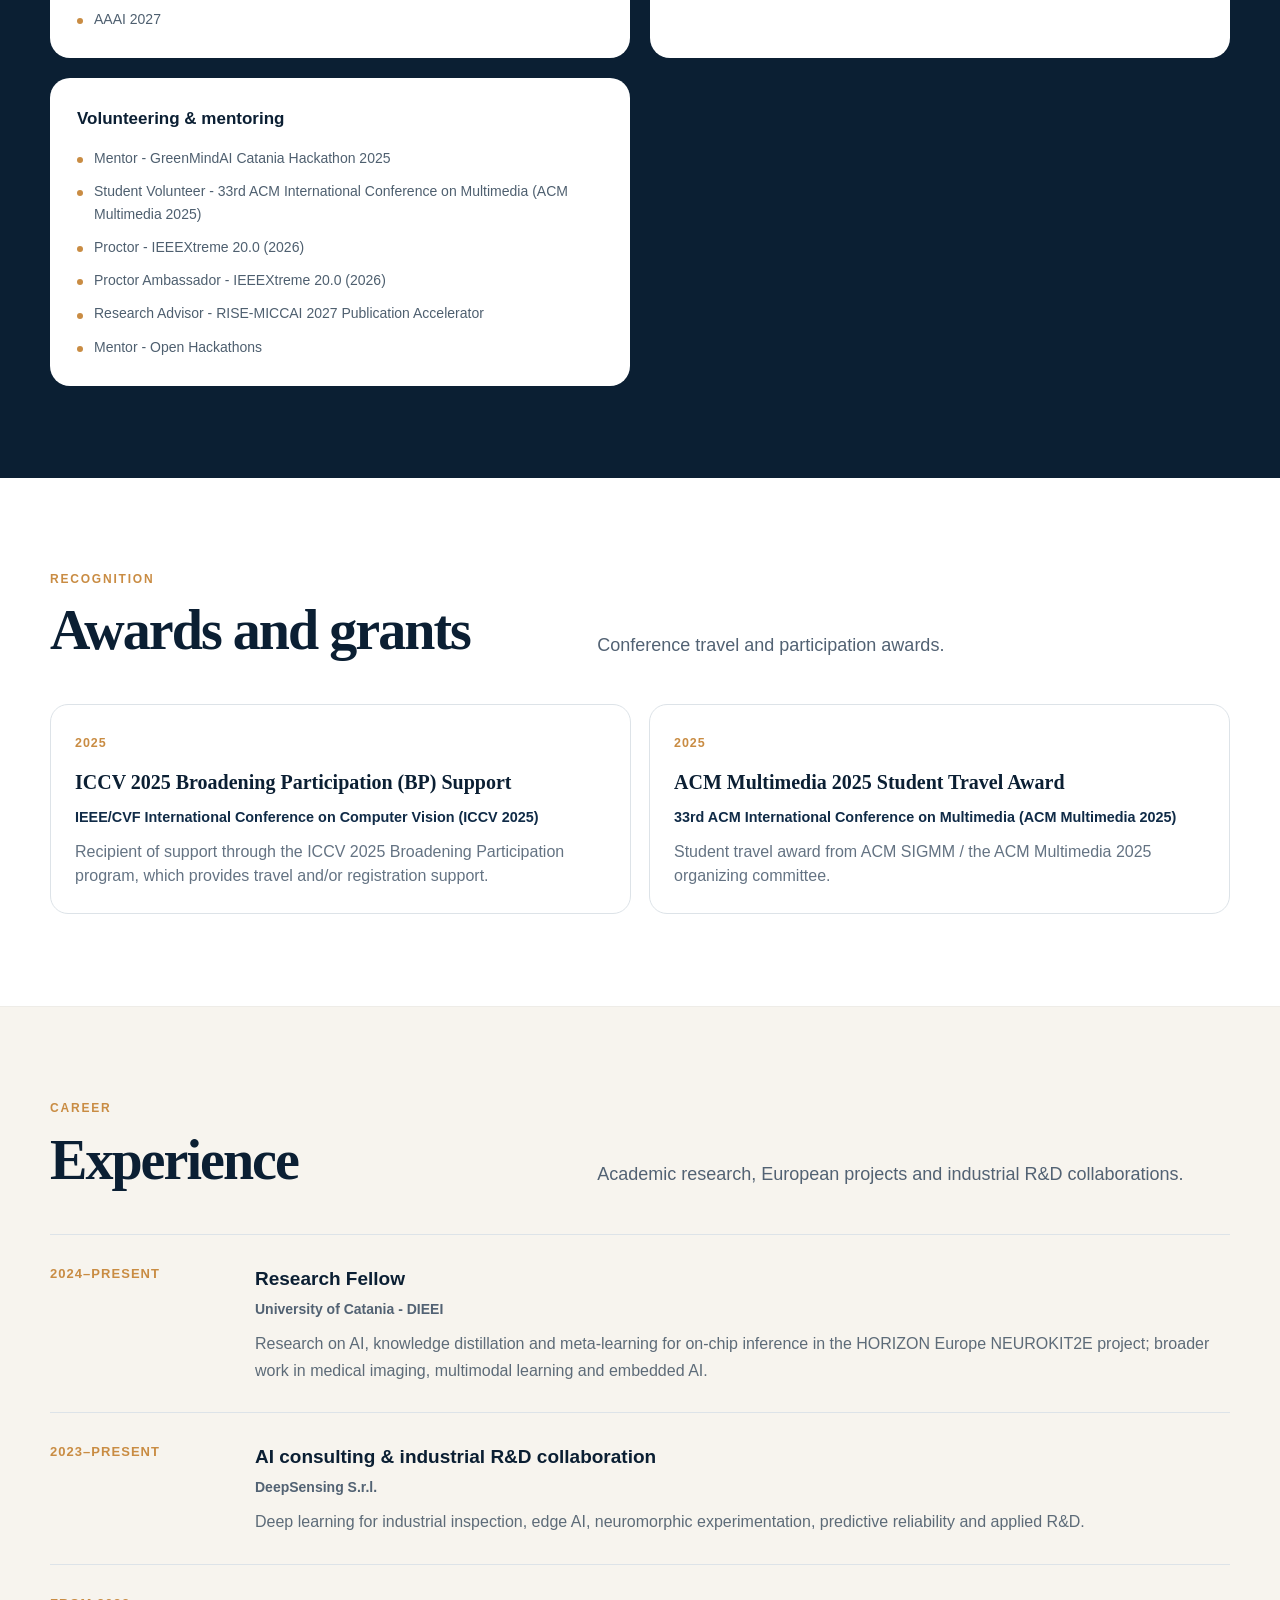
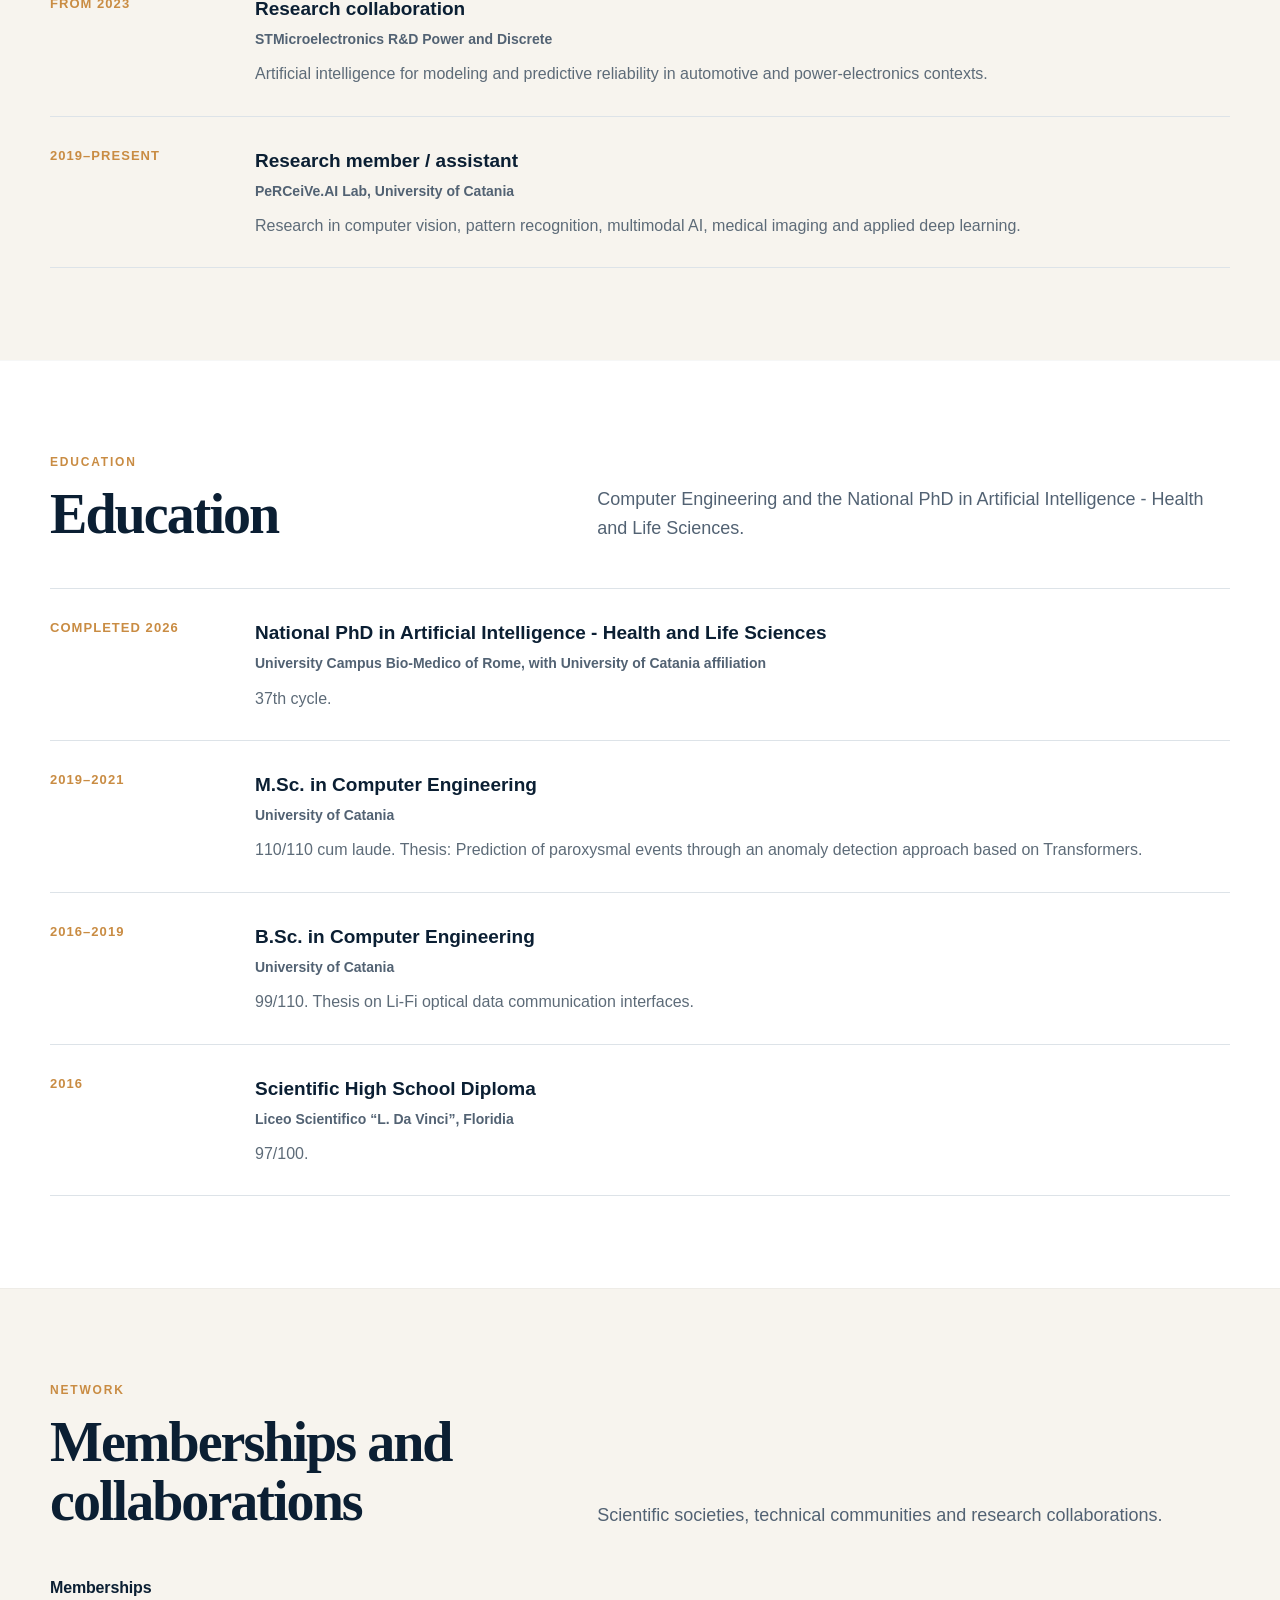
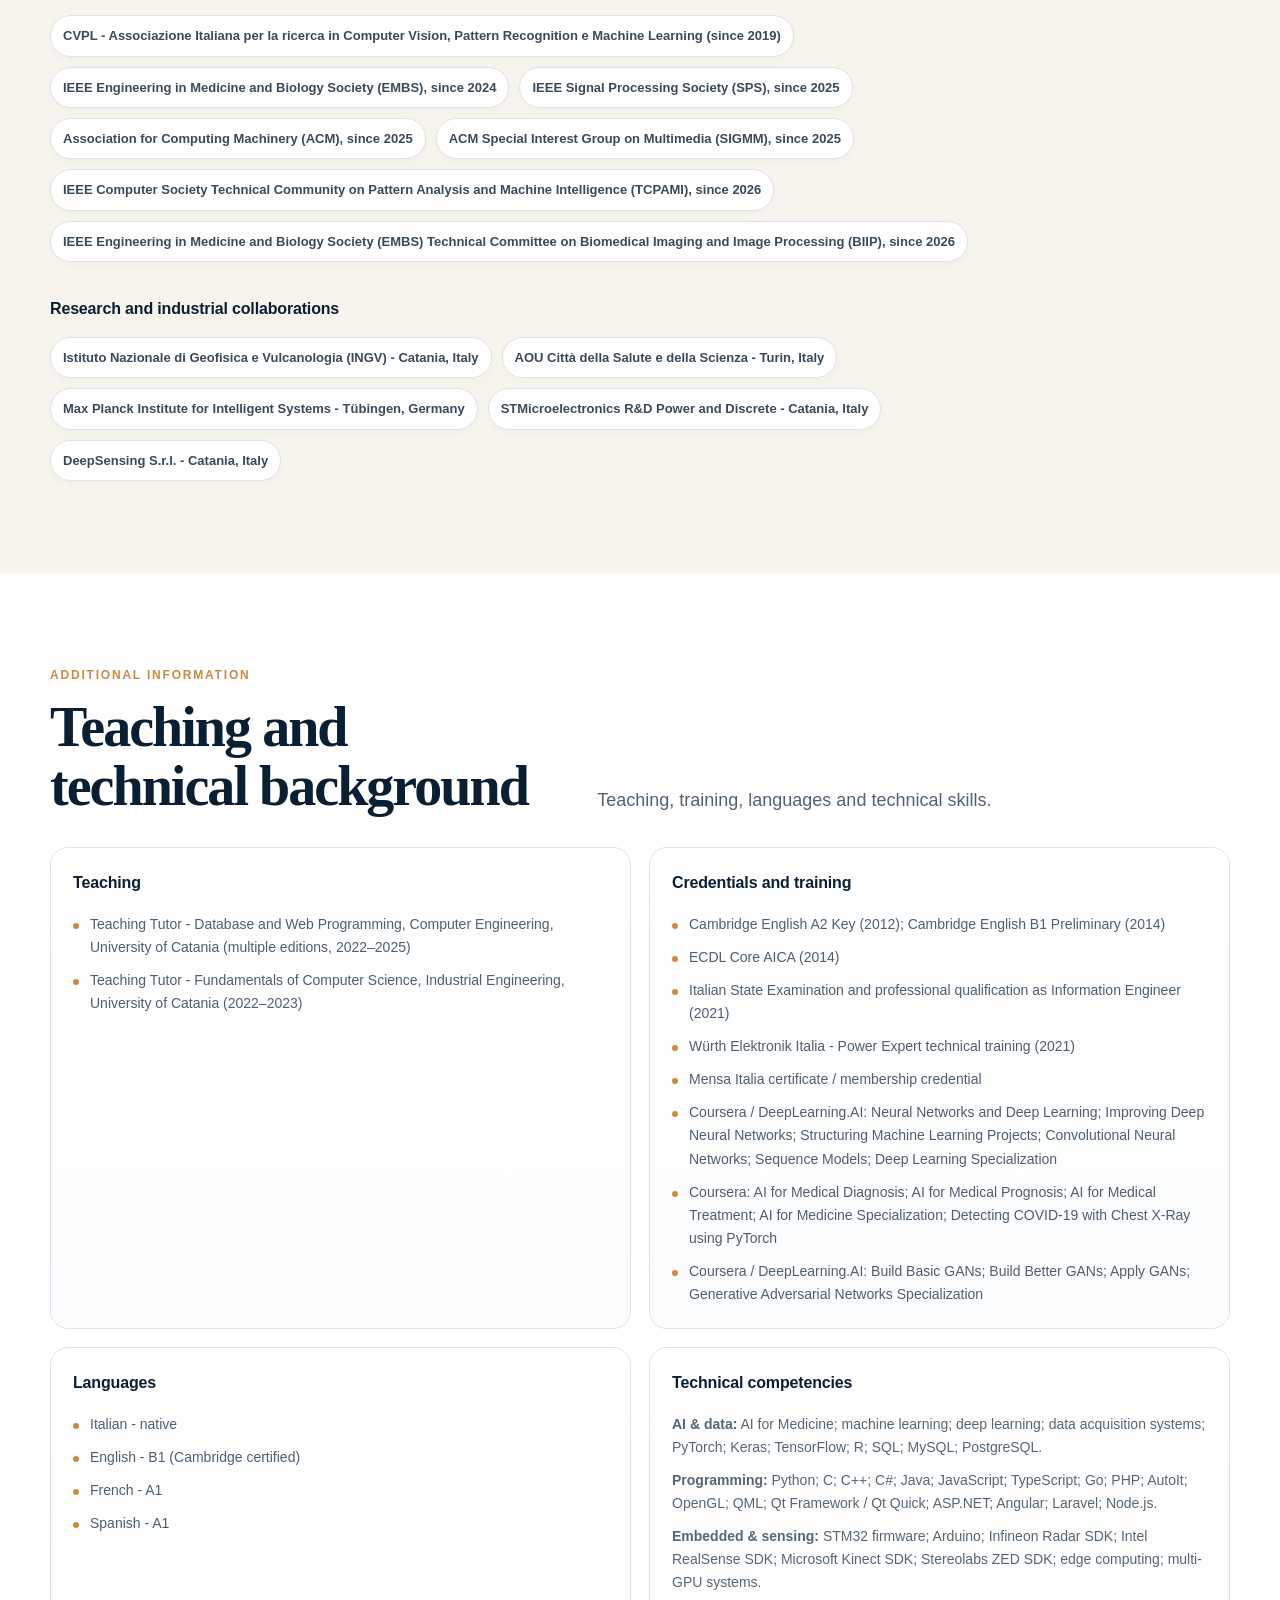
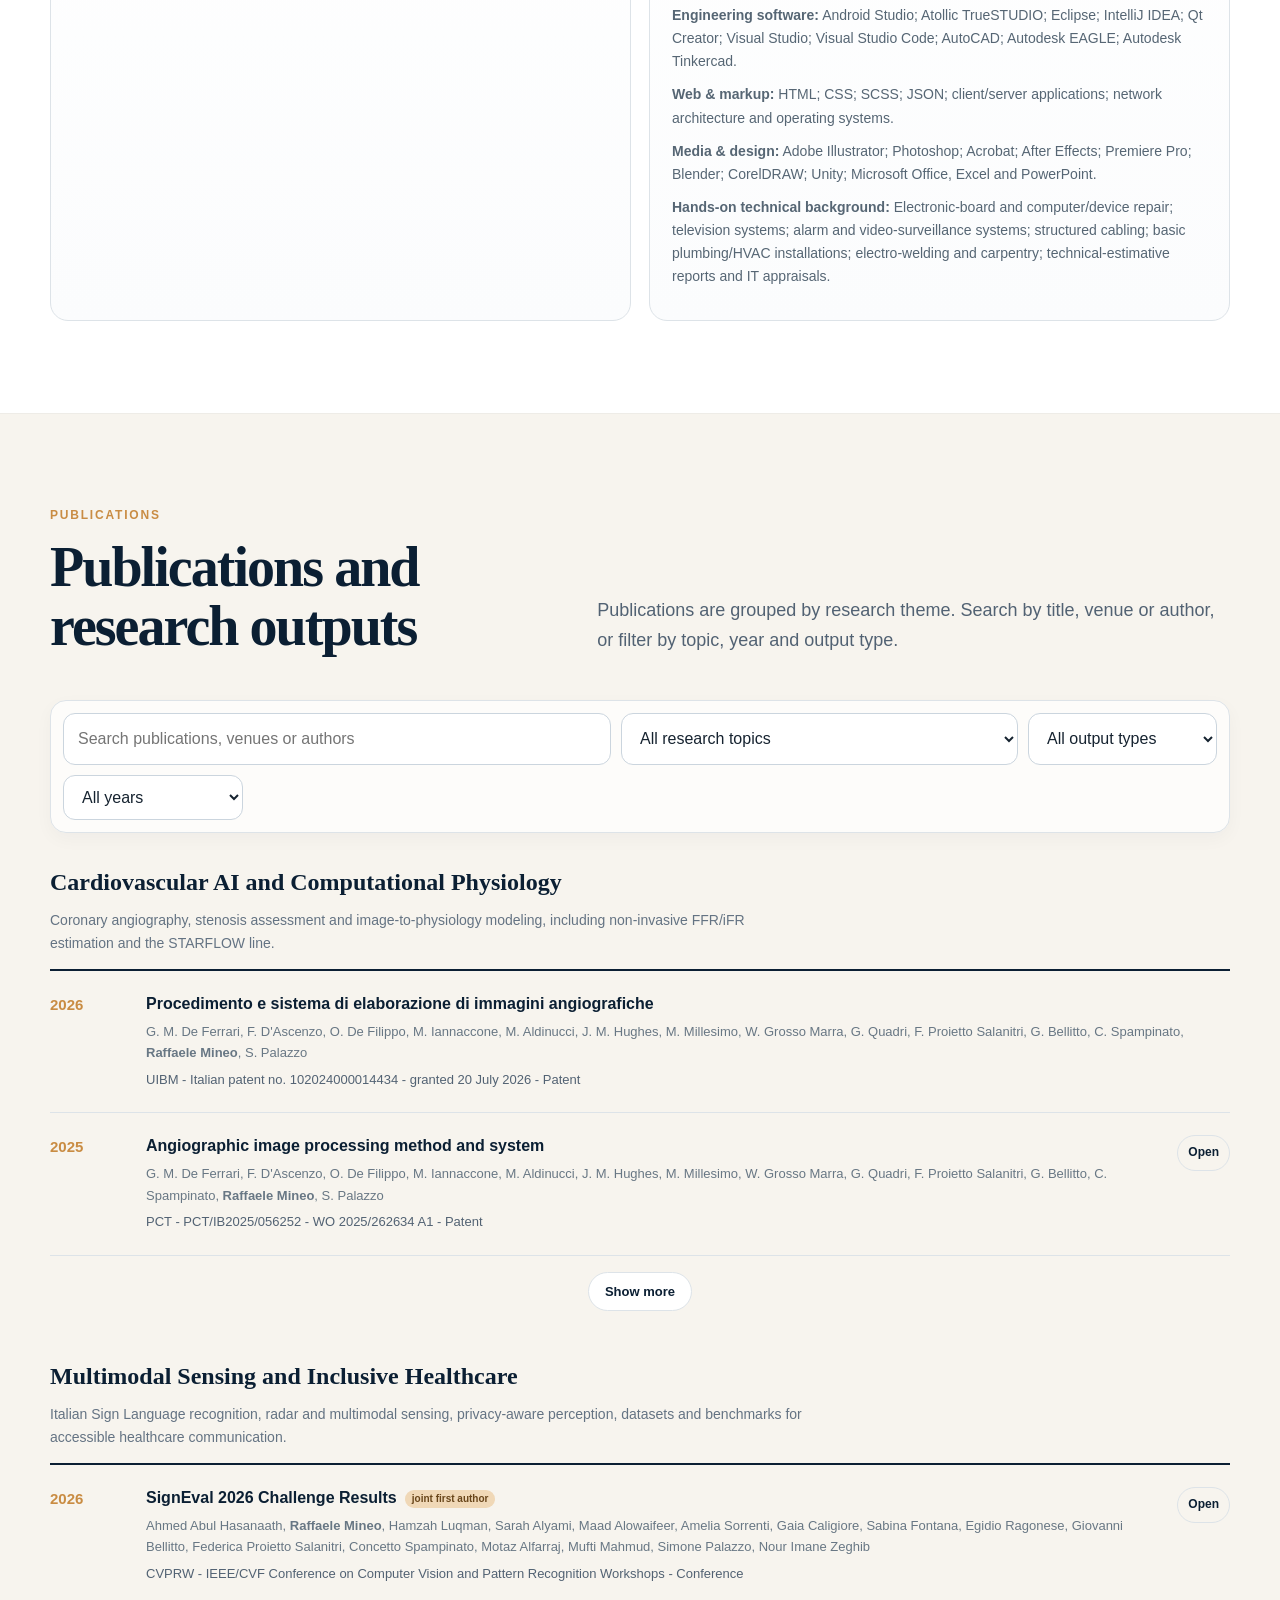
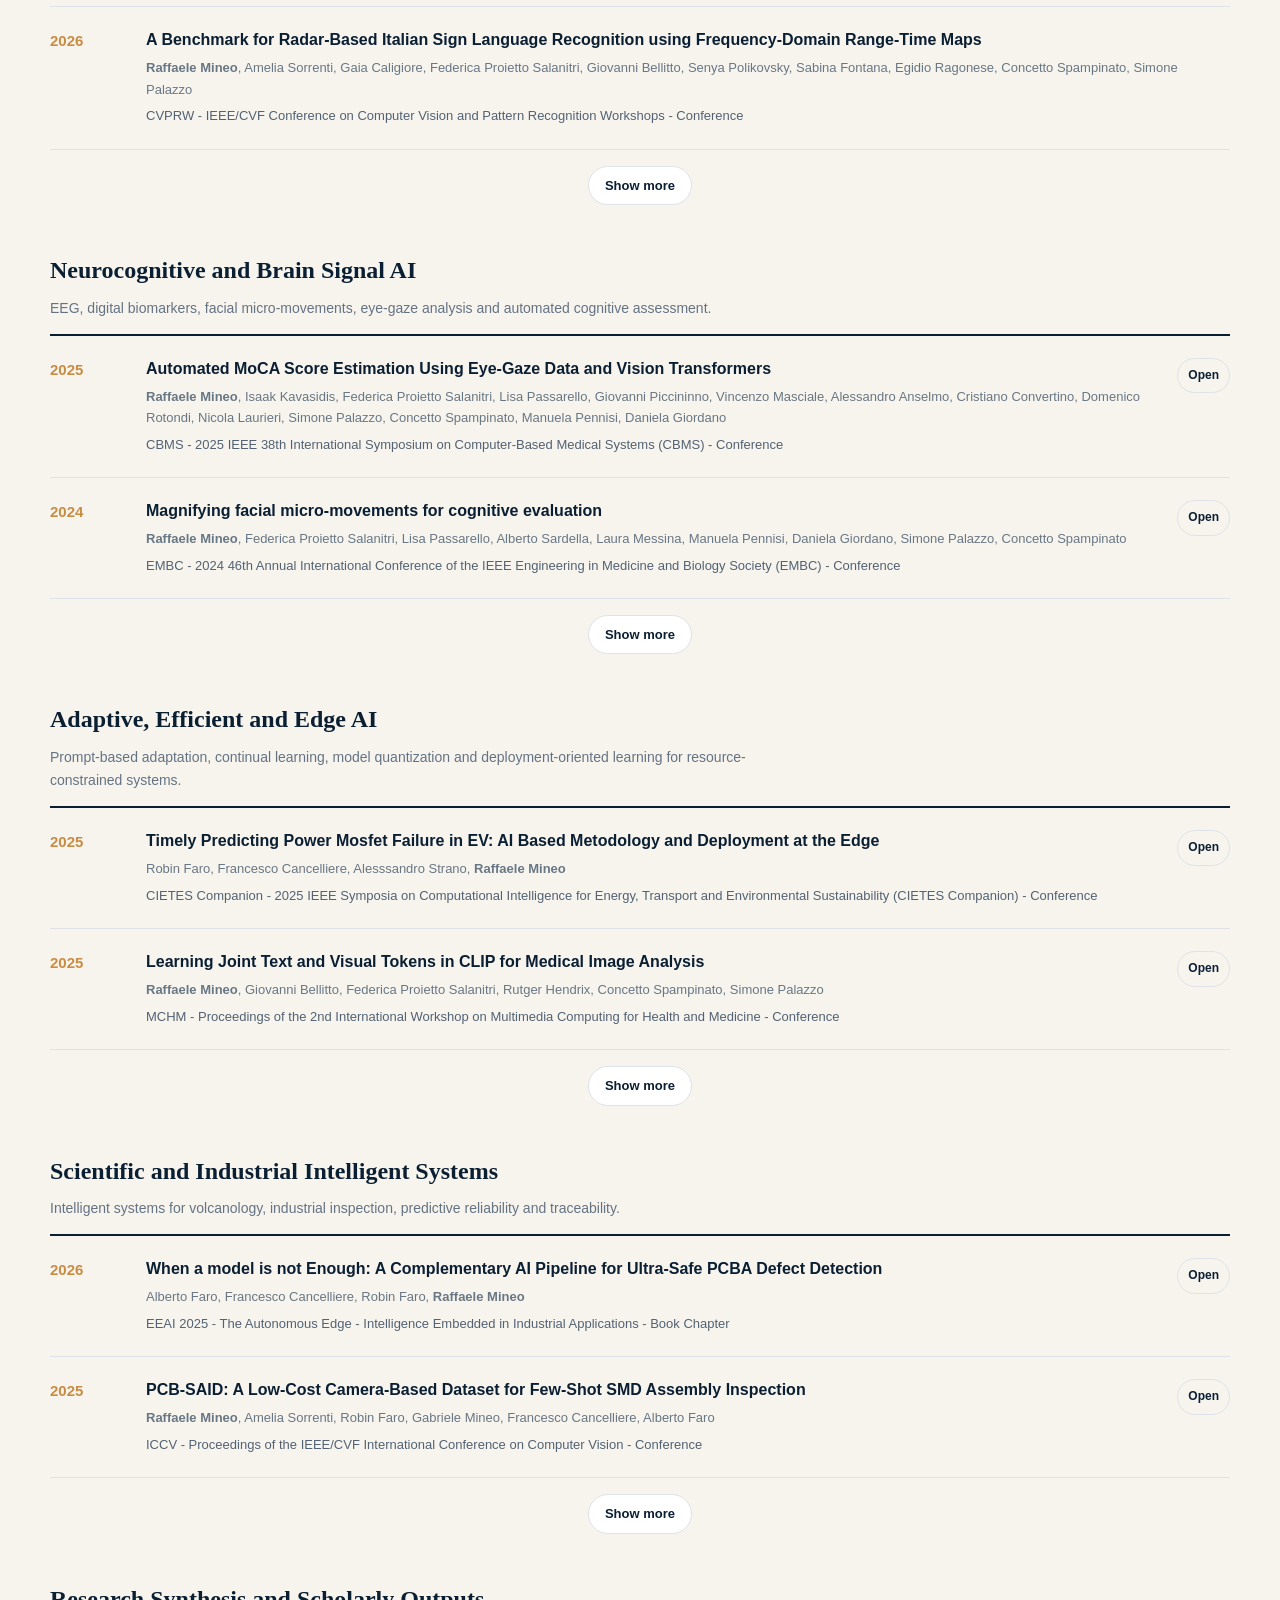
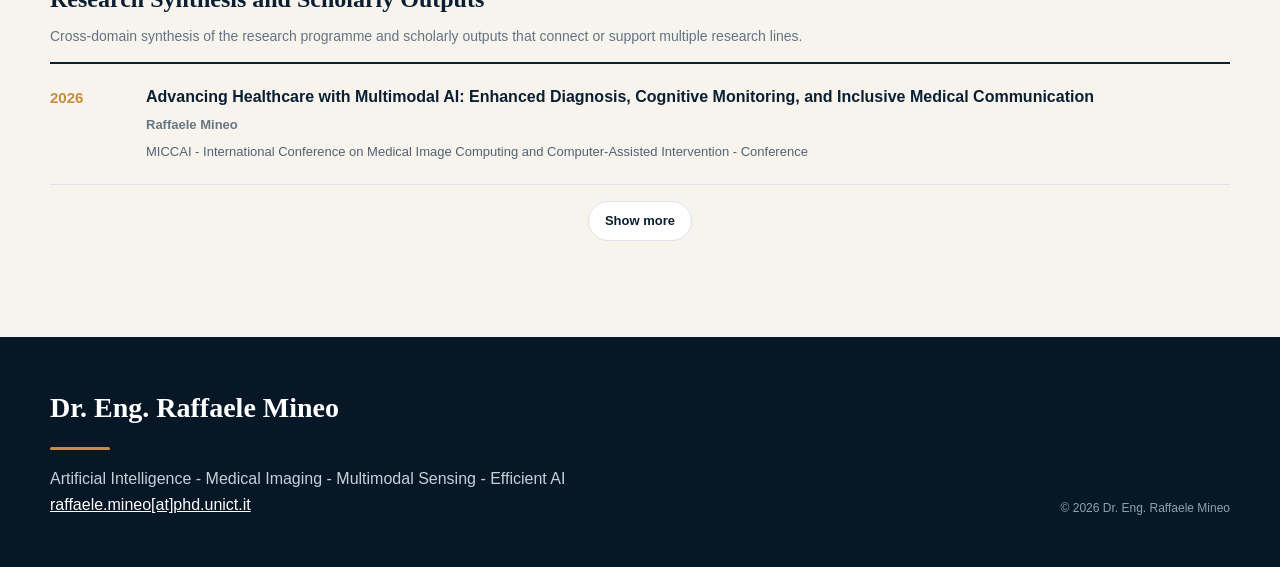
==== commit fc0ea347: "Normalize chronology and consistent ISBI role labels across profile" ====
--- a/index.html
+++ b/index.html
@@ -45,7 +45,7 @@
       "name": "Raffaele Mineo - Artificial Intelligence Researcher",
       "description": "Academic profile of Dr. Eng. Raffaele Mineo, an artificial intelligence researcher at the University of Catania working on medical imaging, multimodal sensing, sign language recognition, adaptive learning and efficient AI.",
       "inLanguage": "en",
-      "dateModified": "2026-10-21T01:24:00+02:00",
+      "dateModified": "2026-10-21T10:50:00+02:00",
       "mainEntity": {
         "@id": "https://ingraffaelemineo.github.io/#raffaele-mineo"
       },
@@ -285,7 +285,7 @@
       <div><div class="section-kicker">Academic service</div><h2>Service and organization</h2></div>
       <p class="lead">Editorial roles, program committees, reviewing, workshop organization, mentoring and volunteering.</p>
     </div>
-    <div id="serviceGrid" class="service-grid"><section class="service-card"><h3>Editorial roles</h3><ul class="clean-list"><li>Associate Editor - Frontiers in Communication (2026–)</li><li>Lead Guest Editor - Cognitive Computation, Special Issue “Cognitive and Multimodal Sign Language Processing: Recognition, Understanding, Translation, Generation, and Inclusive Interaction” (2026)</li></ul></section><section class="service-card"><h3>Area / program leadership</h3><ul class="clean-list"><li>Area Chair - MICCAI 2026</li><li>Area Chair - IJCNN 2027</li><li>Area Chair - IEEE International Conference on Automatic Face and Gesture Recognition (FG) 2027</li><li>Organizing Committee - IEEE ISBI 2026, Associate to Technical Program Chairs</li><li>Associate to Technical Program Chairs - IEEE ISBI 2027</li><li>Session Chair - European Conference on EDGE AI Technologies and Applications (EEAI) 2026</li><li>Paper Selection Committee - IPMI 2027</li></ul></section><section class="service-card"><h3>Workshops, challenges &amp; special sessions</h3><ul class="clean-list"><li>Organizer - IEEE ISBI 2026 Special Session: “Privacy-Aware, Data-Efficient AI via Personalized Incremental and Federated Learning in Healthcare”</li><li>Organizer - ICCV 2025: 1st Workshop on Multimodal Sign Language Recognition (MSLR 2025), featuring the SignEval 2025 Challenge</li><li>Organizer - ACM Multimedia 2025: (PILM ’25) International Workshop on Personalized Incremental Learning in Medicine</li><li>Workshop Chair - CVPR 2026: 2nd Workshop on Multimodal Sign Language Recognition (MSLR), featuring SignEval 2026: The Second Multimodal Sign Language Recognition Challenge</li></ul></section><section class="service-card"><h3>Journal reviewing</h3><ul class="clean-list"><li>IEEE Transactions on Medical Imaging (TMI), since 2025</li><li>Pattern Recognition, since 2026</li><li>IET Cyber-Systems and Robotics, since 2026</li><li>Nature Communications, since 2025</li><li>IEEE Open Journal of the Computer Society (OJCS), since 2025</li><li>Computer Vision and Image Understanding (CVIU), since 2023</li><li>Machine Vision and Applications (MVAP), since 2023</li><li>ACM Transactions on Intelligent Systems and Technology (TIST), since 2024</li><li>BioData Mining, since 2026</li><li>Disability and Rehabilitation: Assistive Technology, since 2026</li><li>Frontiers in Digital Health, since 2026</li><li>Frontiers in Medicine, since 2026</li><li>International Journal of Cognitive Computing in Engineering (IJCCE), since 2026</li><li>Journal of Imaging Informatics in Medicine (JIIM), since 2026</li><li>IEEE Transactions on Biomedical Engineering (TBME), since 2026</li></ul></section><section class="service-card"><h3>Conference reviewing</h3><ul class="clean-list"><li>ECCV 2024</li><li>BIBM 2024</li><li>RTSI 2024</li><li>ISBI 2026</li><li>MICCAI 2026</li><li>IJCNN 2026</li><li>EMBC 2026</li><li>NeurIPS 2026</li><li>AAAI 2027</li></ul></section><section class="service-card"><h3>Workshop reviewing</h3><ul class="clean-list"><li>MICCAI AIPAD 2024</li><li>IJCNN SPAN 2025</li><li>CVPR MSLR 2026</li><li>ICPR CVBMC 2026</li><li>MICCAI AFRICAI 2026</li></ul></section><section class="service-card"><h3>Volunteering &amp; mentoring</h3><ul class="clean-list"><li>Research Advisor - RISE-MICCAI 2027 Publication Accelerator</li><li>Mentor - Open Hackathons</li><li>Mentor - GreenMindAI Catania Hackathon 2025</li><li>Proctor - IEEEXtreme 20.0 (2026)</li><li>Proctor Ambassador - IEEEXtreme 20.0 (2026)</li><li>Student Volunteer - 33rd ACM International Conference on Multimedia (ACM Multimedia 2025)</li></ul></section></div>
+    <div id="serviceGrid" class="service-grid"><section class="service-card"><h3>Editorial roles</h3><ul class="clean-list"><li>Associate Editor - Frontiers in Communication (2026–)</li><li>Lead Guest Editor - Cognitive Computation, Special Issue “Cognitive and Multimodal Sign Language Processing: Recognition, Understanding, Translation, Generation, and Inclusive Interaction” (2026)</li></ul></section><section class="service-card"><h3>Area / program leadership</h3><ul class="clean-list"><li>Area Chair - MICCAI 2026</li><li>Organizing Committee - IEEE ISBI 2026, Associate to Technical Program Chairs</li><li>Session Chair - European Conference on EDGE AI Technologies and Applications (EEAI) 2026</li><li>Area Chair - IJCNN 2027</li><li>Area Chair - IEEE International Conference on Automatic Face and Gesture Recognition (FG) 2027</li><li>Organizing Committee - IEEE ISBI 2027, Associate to Technical Program Chairs</li><li>Paper Selection Committee - IPMI 2027</li></ul></section><section class="service-card"><h3>Workshops, challenges &amp; special sessions</h3><ul class="clean-list"><li>Organizer - ICCV 2025: 1st Workshop on Multimodal Sign Language Recognition (MSLR 2025), featuring the SignEval 2025 Challenge</li><li>Organizer - ACM Multimedia 2025: (PILM ’25) International Workshop on Personalized Incremental Learning in Medicine</li><li>Organizer - IEEE ISBI 2026 Special Session: “Privacy-Aware, Data-Efficient AI via Personalized Incremental and Federated Learning in Healthcare”</li><li>Workshop Chair - CVPR 2026: 2nd Workshop on Multimodal Sign Language Recognition (MSLR), featuring SignEval 2026: The Second Multimodal Sign Language Recognition Challenge</li></ul></section><section class="service-card"><h3>Journal reviewing</h3><ul class="clean-list"><li>Computer Vision and Image Understanding (CVIU), since 2023</li><li>Machine Vision and Applications (MVAP), since 2023</li><li>ACM Transactions on Intelligent Systems and Technology (TIST), since 2024</li><li>IEEE Transactions on Medical Imaging (TMI), since 2025</li><li>Nature Communications, since 2025</li><li>IEEE Open Journal of the Computer Society (OJCS), since 2025</li><li>Pattern Recognition, since 2026</li><li>IET Cyber-Systems and Robotics, since 2026</li><li>BioData Mining, since 2026</li><li>Disability and Rehabilitation: Assistive Technology, since 2026</li><li>Frontiers in Digital Health, since 2026</li><li>Frontiers in Medicine, since 2026</li><li>International Journal of Cognitive Computing in Engineering (IJCCE), since 2026</li><li>Journal of Imaging Informatics in Medicine (JIIM), since 2026</li><li>IEEE Transactions on Biomedical Engineering (TBME), since 2026</li></ul></section><section class="service-card"><h3>Conference reviewing</h3><ul class="clean-list"><li>ECCV 2024</li><li>BIBM 2024</li><li>RTSI 2024</li><li>ISBI 2026</li><li>MICCAI 2026</li><li>IJCNN 2026</li><li>EMBC 2026</li><li>NeurIPS 2026</li><li>AAAI 2027</li></ul></section><section class="service-card"><h3>Workshop reviewing</h3><ul class="clean-list"><li>MICCAI AIPAD 2024</li><li>IJCNN SPAN 2025</li><li>CVPR MSLR 2026</li><li>ICPR CVBMC 2026</li><li>MICCAI AFRICAI 2026</li></ul></section><section class="service-card"><h3>Volunteering &amp; mentoring</h3><ul class="clean-list"><li>Mentor - GreenMindAI Catania Hackathon 2025</li><li>Student Volunteer - 33rd ACM International Conference on Multimedia (ACM Multimedia 2025)</li><li>Proctor - IEEEXtreme 20.0 (2026)</li><li>Proctor Ambassador - IEEEXtreme 20.0 (2026)</li><li>Research Advisor - RISE-MICCAI 2027 Publication Accelerator</li><li>Mentor - Open Hackathons</li></ul></section></div>
   </div>
 </section>
 
@@ -305,7 +305,7 @@
       <div><div class="section-kicker">Career</div><h2>Experience</h2></div>
       <p class="lead">Academic research, European projects and industrial R&amp;D collaborations.</p>
     </div>
-    <div id="experienceTimeline" class="timeline"><div class="timeline-item"><div class="timeline-period">2024–present</div><div><h3>Research Fellow</h3><h4>University of Catania - DIEEI</h4><p>Research on AI, knowledge distillation and meta-learning for on-chip inference in the HORIZON Europe NEUROKIT2E project; broader work in medical imaging, multimodal learning and embedded AI.</p></div></div><div class="timeline-item"><div class="timeline-period">2019–present</div><div><h3>Research member / assistant</h3><h4>PeRCeiVe.AI Lab, University of Catania</h4><p>Research in computer vision, pattern recognition, multimodal AI, medical imaging and applied deep learning.</p></div></div><div class="timeline-item"><div class="timeline-period">2023–present</div><div><h3>AI consulting &amp; industrial R&amp;D collaboration</h3><h4>DeepSensing S.r.l.</h4><p>Deep learning for industrial inspection, edge AI, neuromorphic experimentation, predictive reliability and applied R&amp;D.</p></div></div><div class="timeline-item"><div class="timeline-period">from 2023</div><div><h3>Research collaboration</h3><h4>STMicroelectronics R&amp;D Power and Discrete</h4><p>Artificial intelligence for modeling and predictive reliability in automotive and power-electronics contexts.</p></div></div></div>
+    <div id="experienceTimeline" class="timeline"><div class="timeline-item"><div class="timeline-period">2024–present</div><div><h3>Research Fellow</h3><h4>University of Catania - DIEEI</h4><p>Research on AI, knowledge distillation and meta-learning for on-chip inference in the HORIZON Europe NEUROKIT2E project; broader work in medical imaging, multimodal learning and embedded AI.</p></div></div><div class="timeline-item"><div class="timeline-period">2023–present</div><div><h3>AI consulting &amp; industrial R&amp;D collaboration</h3><h4>DeepSensing S.r.l.</h4><p>Deep learning for industrial inspection, edge AI, neuromorphic experimentation, predictive reliability and applied R&amp;D.</p></div></div><div class="timeline-item"><div class="timeline-period">from 2023</div><div><h3>Research collaboration</h3><h4>STMicroelectronics R&amp;D Power and Discrete</h4><p>Artificial intelligence for modeling and predictive reliability in automotive and power-electronics contexts.</p></div></div><div class="timeline-item"><div class="timeline-period">2019–present</div><div><h3>Research member / assistant</h3><h4>PeRCeiVe.AI Lab, University of Catania</h4><p>Research in computer vision, pattern recognition, multimodal AI, medical imaging and applied deep learning.</p></div></div></div>
   </div>
 </section>
 
@@ -340,7 +340,7 @@
     </div>
     <div class="details-grid">
       <article class="info-card"><h3>Teaching</h3><div class="details-body"><ul id="teachingList" class="clean-list"><li>Teaching Tutor - Database and Web Programming, Computer Engineering, University of Catania (multiple editions, 2022–2025)</li><li>Teaching Tutor - Fundamentals of Computer Science, Industrial Engineering, University of Catania (2022–2023)</li></ul></div></article>
-      <article class="info-card"><h3>Credentials and training</h3><div class="details-body"><ul id="credentialsList" class="clean-list"><li>Italian State Examination and professional qualification as Information Engineer (2021)</li><li>Mensa Italia certificate / membership credential</li><li>ECDL Core AICA (2014)</li><li>Cambridge English B1 Preliminary (2014); Cambridge English A2 Key (2012)</li><li>Würth Elektronik Italia - Power Expert technical training (2021)</li><li>Coursera / DeepLearning.AI: Neural Networks and Deep Learning; Improving Deep Neural Networks; Structuring Machine Learning Projects; Convolutional Neural Networks; Sequence Models; Deep Learning Specialization</li><li>Coursera: AI for Medical Diagnosis; AI for Medical Prognosis; AI for Medical Treatment; AI for Medicine Specialization; Detecting COVID-19 with Chest X-Ray using PyTorch</li><li>Coursera / DeepLearning.AI: Build Basic GANs; Build Better GANs; Apply GANs; Generative Adversarial Networks Specialization</li></ul></div></article>
+      <article class="info-card"><h3>Credentials and training</h3><div class="details-body"><ul id="credentialsList" class="clean-list"><li>Cambridge English A2 Key (2012); Cambridge English B1 Preliminary (2014)</li><li>ECDL Core AICA (2014)</li><li>Italian State Examination and professional qualification as Information Engineer (2021)</li><li>Würth Elektronik Italia - Power Expert technical training (2021)</li><li>Mensa Italia certificate / membership credential</li><li>Coursera / DeepLearning.AI: Neural Networks and Deep Learning; Improving Deep Neural Networks; Structuring Machine Learning Projects; Convolutional Neural Networks; Sequence Models; Deep Learning Specialization</li><li>Coursera: AI for Medical Diagnosis; AI for Medical Prognosis; AI for Medical Treatment; AI for Medicine Specialization; Detecting COVID-19 with Chest X-Ray using PyTorch</li><li>Coursera / DeepLearning.AI: Build Basic GANs; Build Better GANs; Apply GANs; Generative Adversarial Networks Specialization</li></ul></div></article>
       <article class="info-card"><h3>Languages</h3><div class="details-body"><ul id="languagesList" class="clean-list"><li>Italian - native</li><li>English - B1 (Cambridge certified)</li><li>French - A1</li><li>Spanish - A1</li></ul></div></article>
       <article class="info-card"><h3>Technical competencies</h3><div id="technicalList" class="details-body"><p><strong>AI &amp; data:</strong> AI for Medicine; machine learning; deep learning; data acquisition systems; PyTorch; Keras; TensorFlow; R; SQL; MySQL; PostgreSQL.</p><p><strong>Programming:</strong> Python; C; C++; C#; Java; JavaScript; TypeScript; Go; PHP; AutoIt; OpenGL; QML; Qt Framework / Qt Quick; ASP.NET; Angular; Laravel; Node.js.</p><p><strong>Embedded &amp; sensing:</strong> STM32 firmware; Arduino; Infineon Radar SDK; Intel RealSense SDK; Microsoft Kinect SDK; Stereolabs ZED SDK; edge computing; multi-GPU systems.</p><p><strong>Engineering software:</strong> Android Studio; Atollic TrueSTUDIO; Eclipse; IntelliJ IDEA; Qt Creator; Visual Studio; Visual Studio Code; AutoCAD; Autodesk EAGLE; Autodesk Tinkercad.</p><p><strong>Web &amp; markup:</strong> HTML; CSS; SCSS; JSON; client/server applications; network architecture and operating systems.</p><p><strong>Media &amp; design:</strong> Adobe Illustrator; Photoshop; Acrobat; After Effects; Premiere Pro; Blender; CorelDRAW; Unity; Microsoft Office, Excel and PowerPoint.</p><p><strong>Hands-on technical background:</strong> Electronic-board and computer/device repair; television systems; alarm and video-surveillance systems; structured cabling; basic plumbing/HVAC installations; electro-welding and carpentry; technical-estimative reports and IT appraisals.</p></div></article>
     </div>
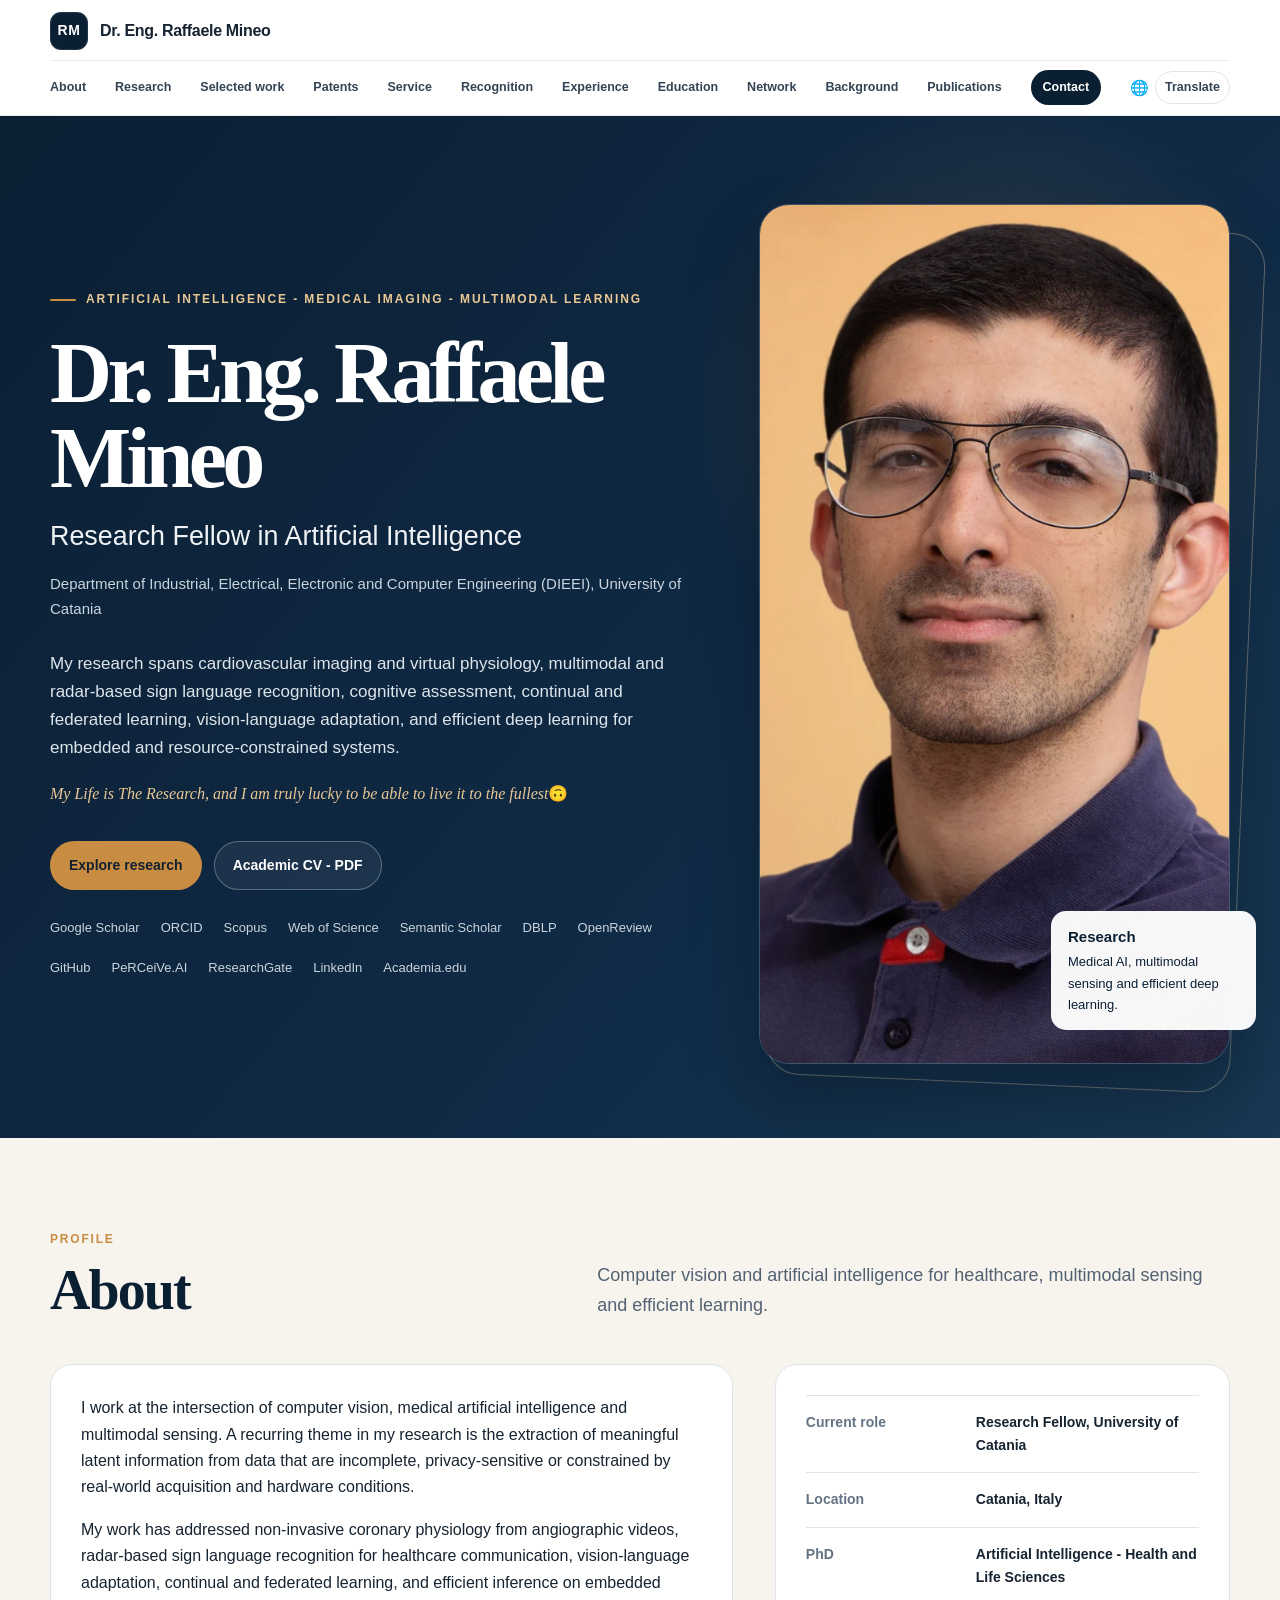
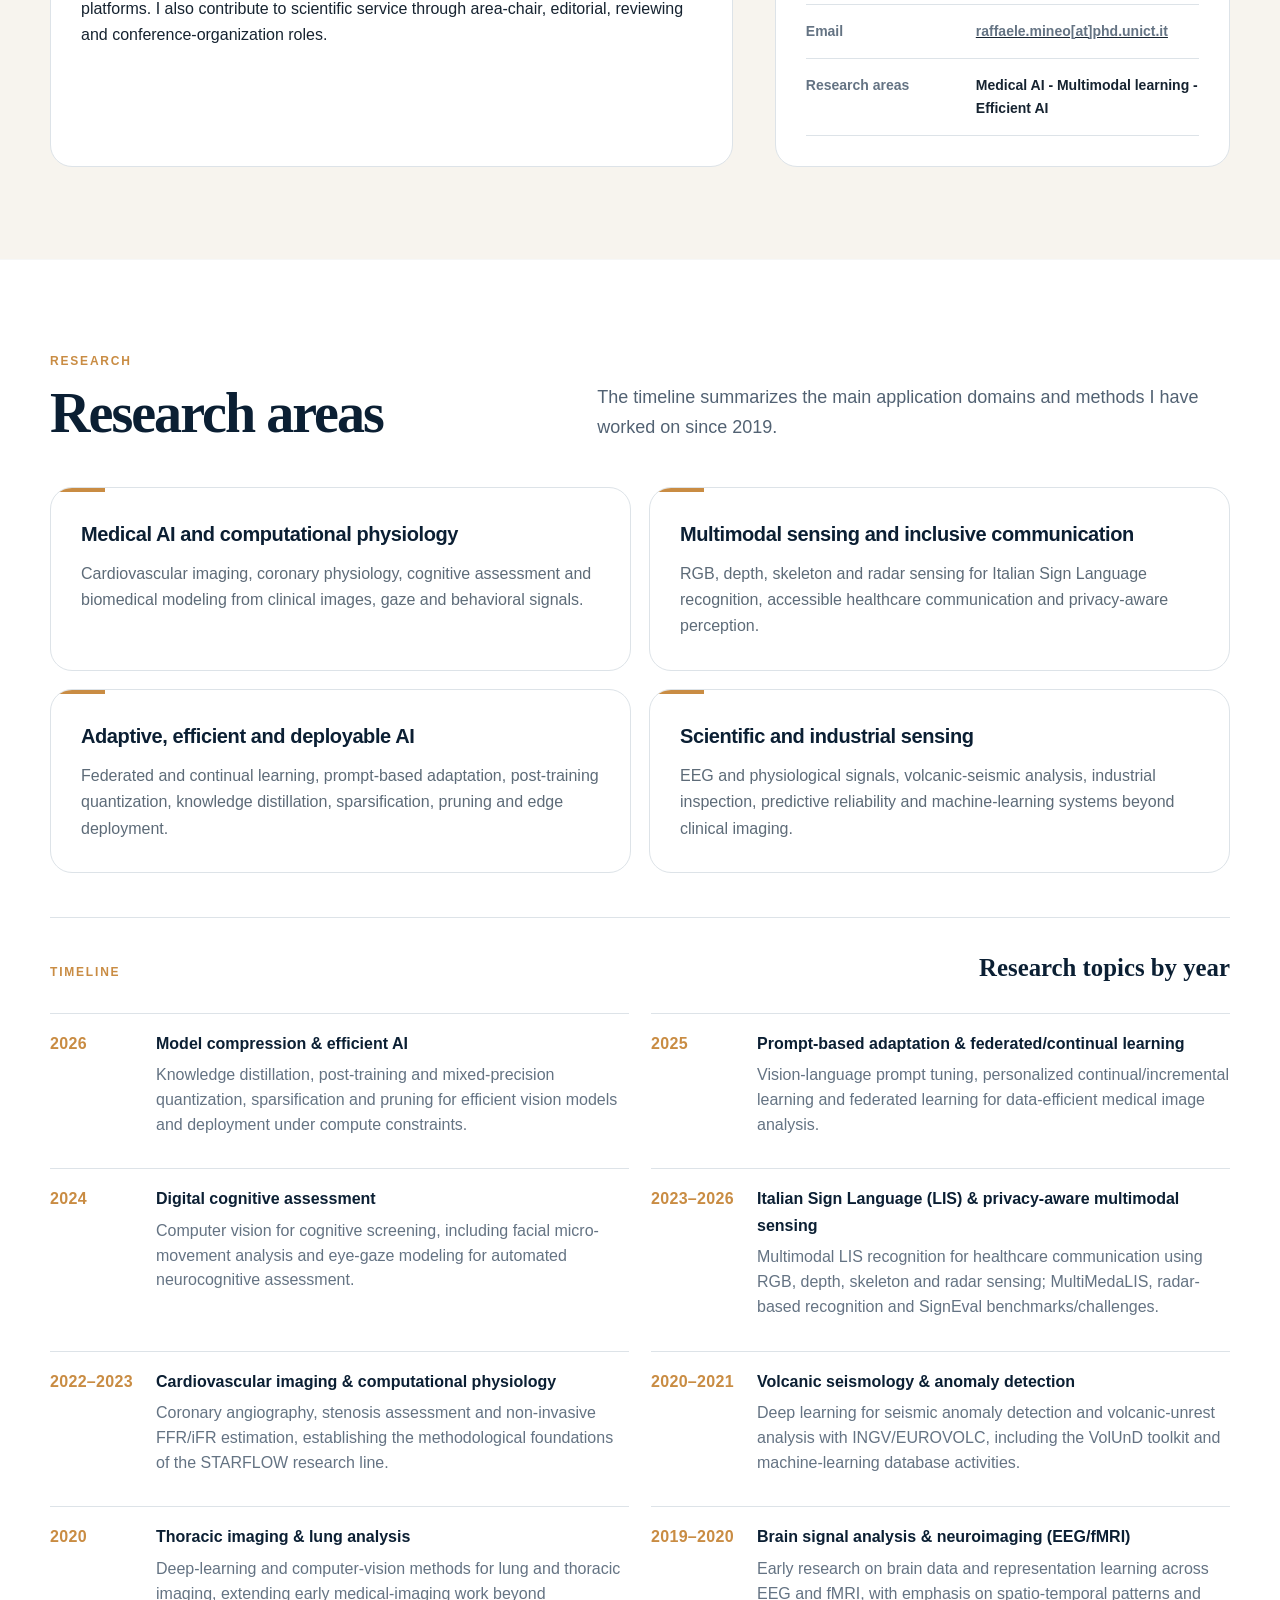
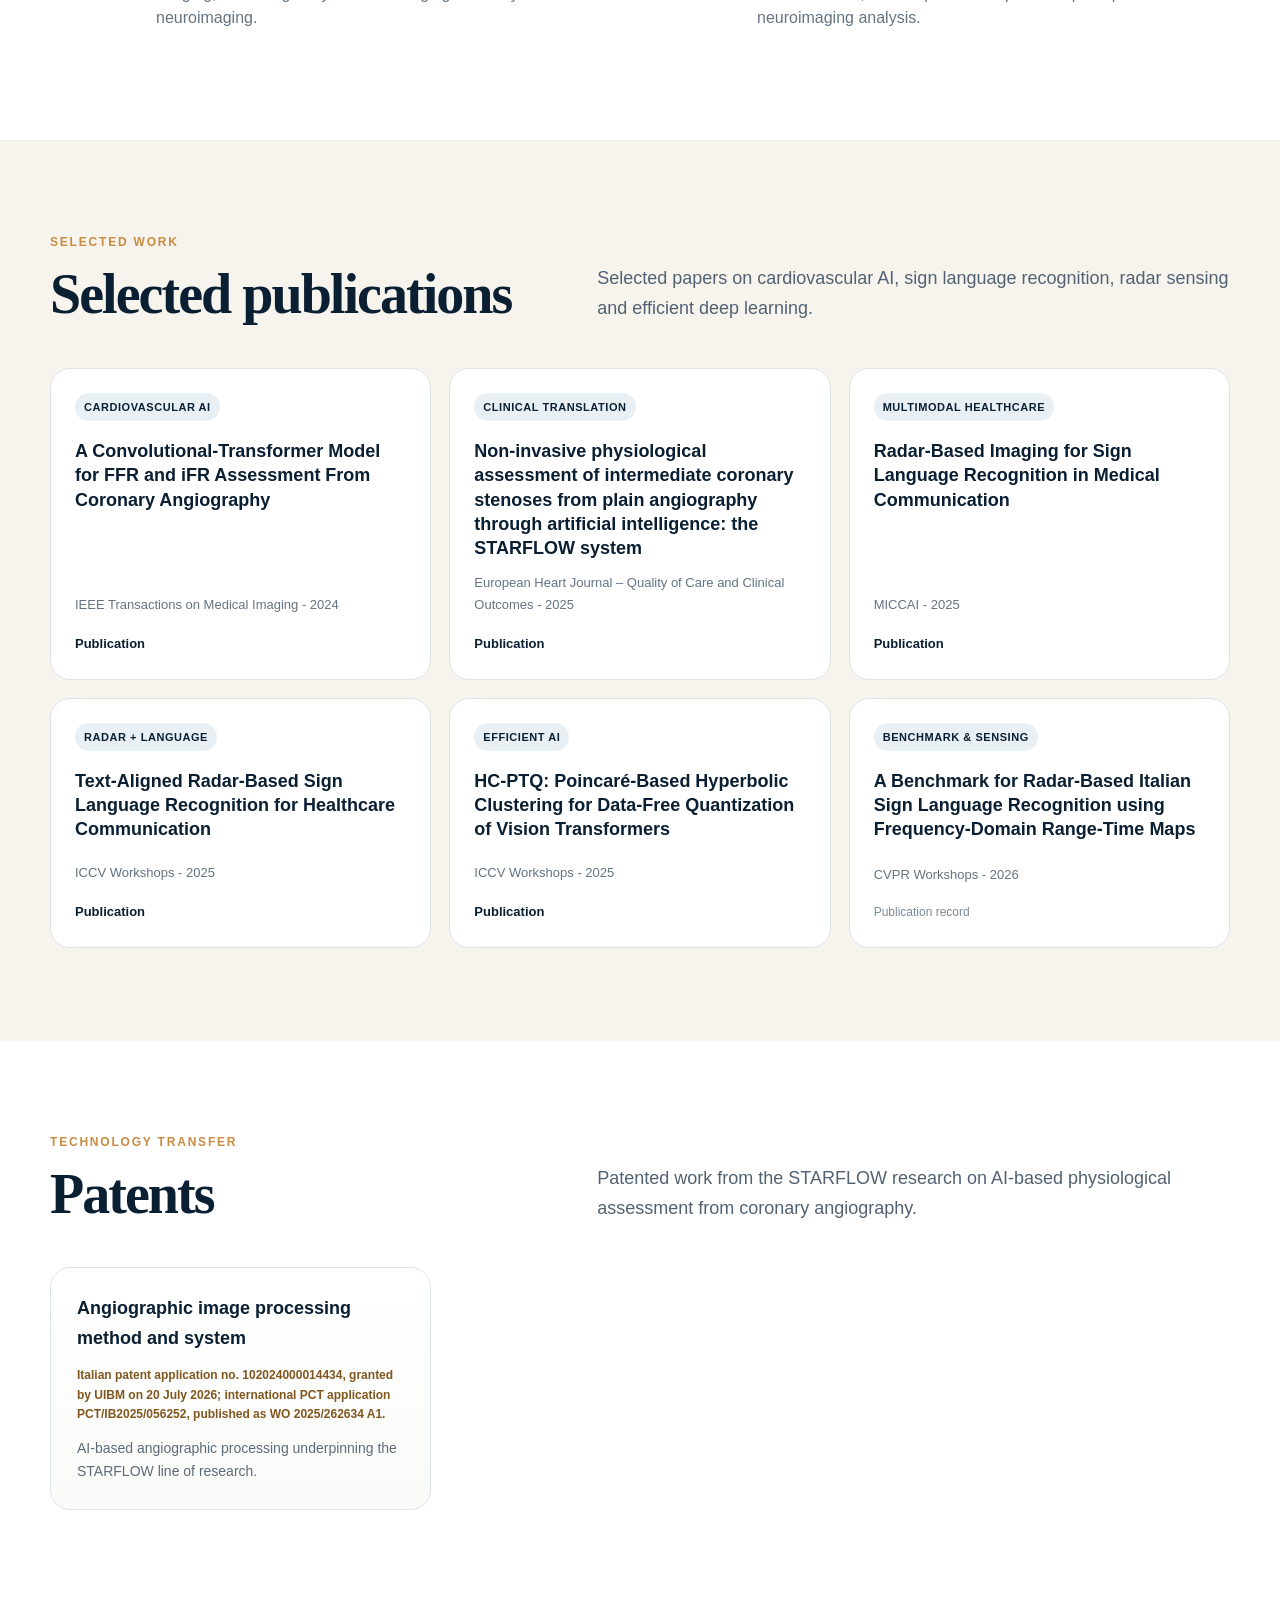
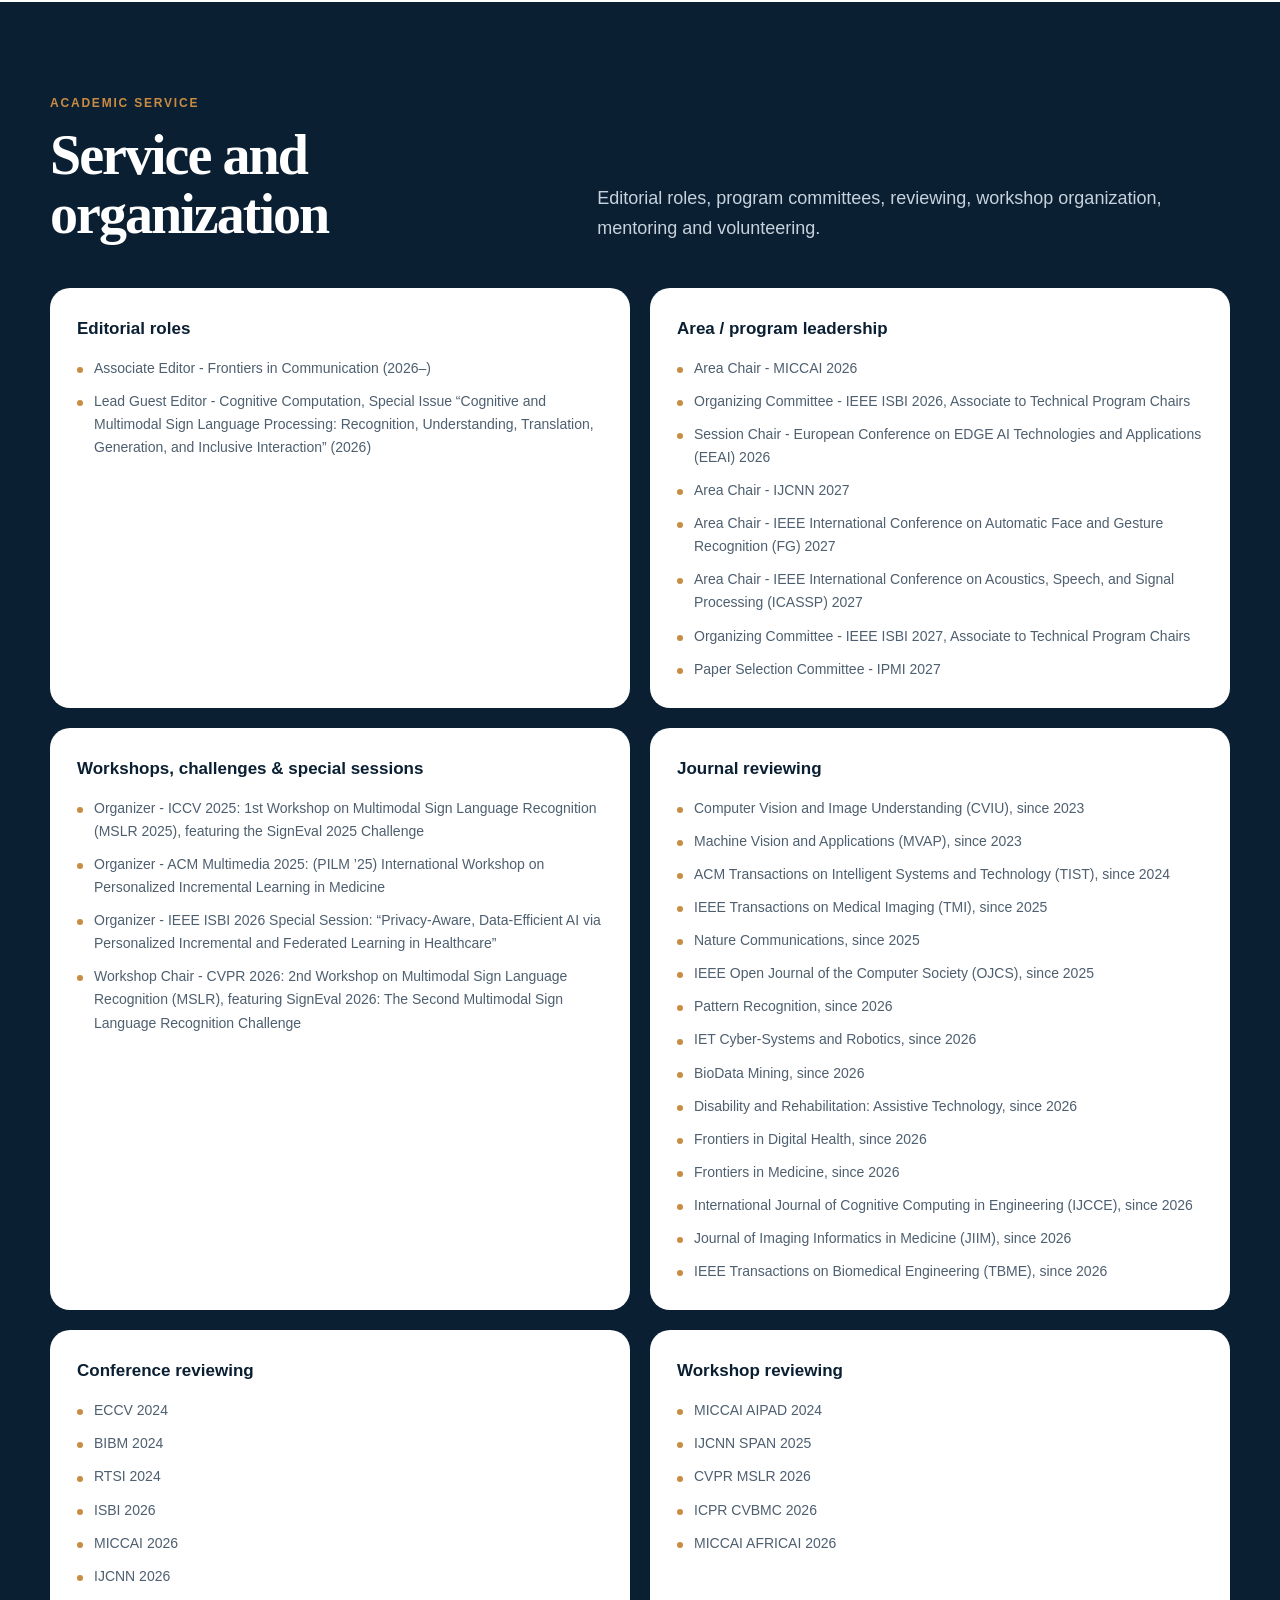
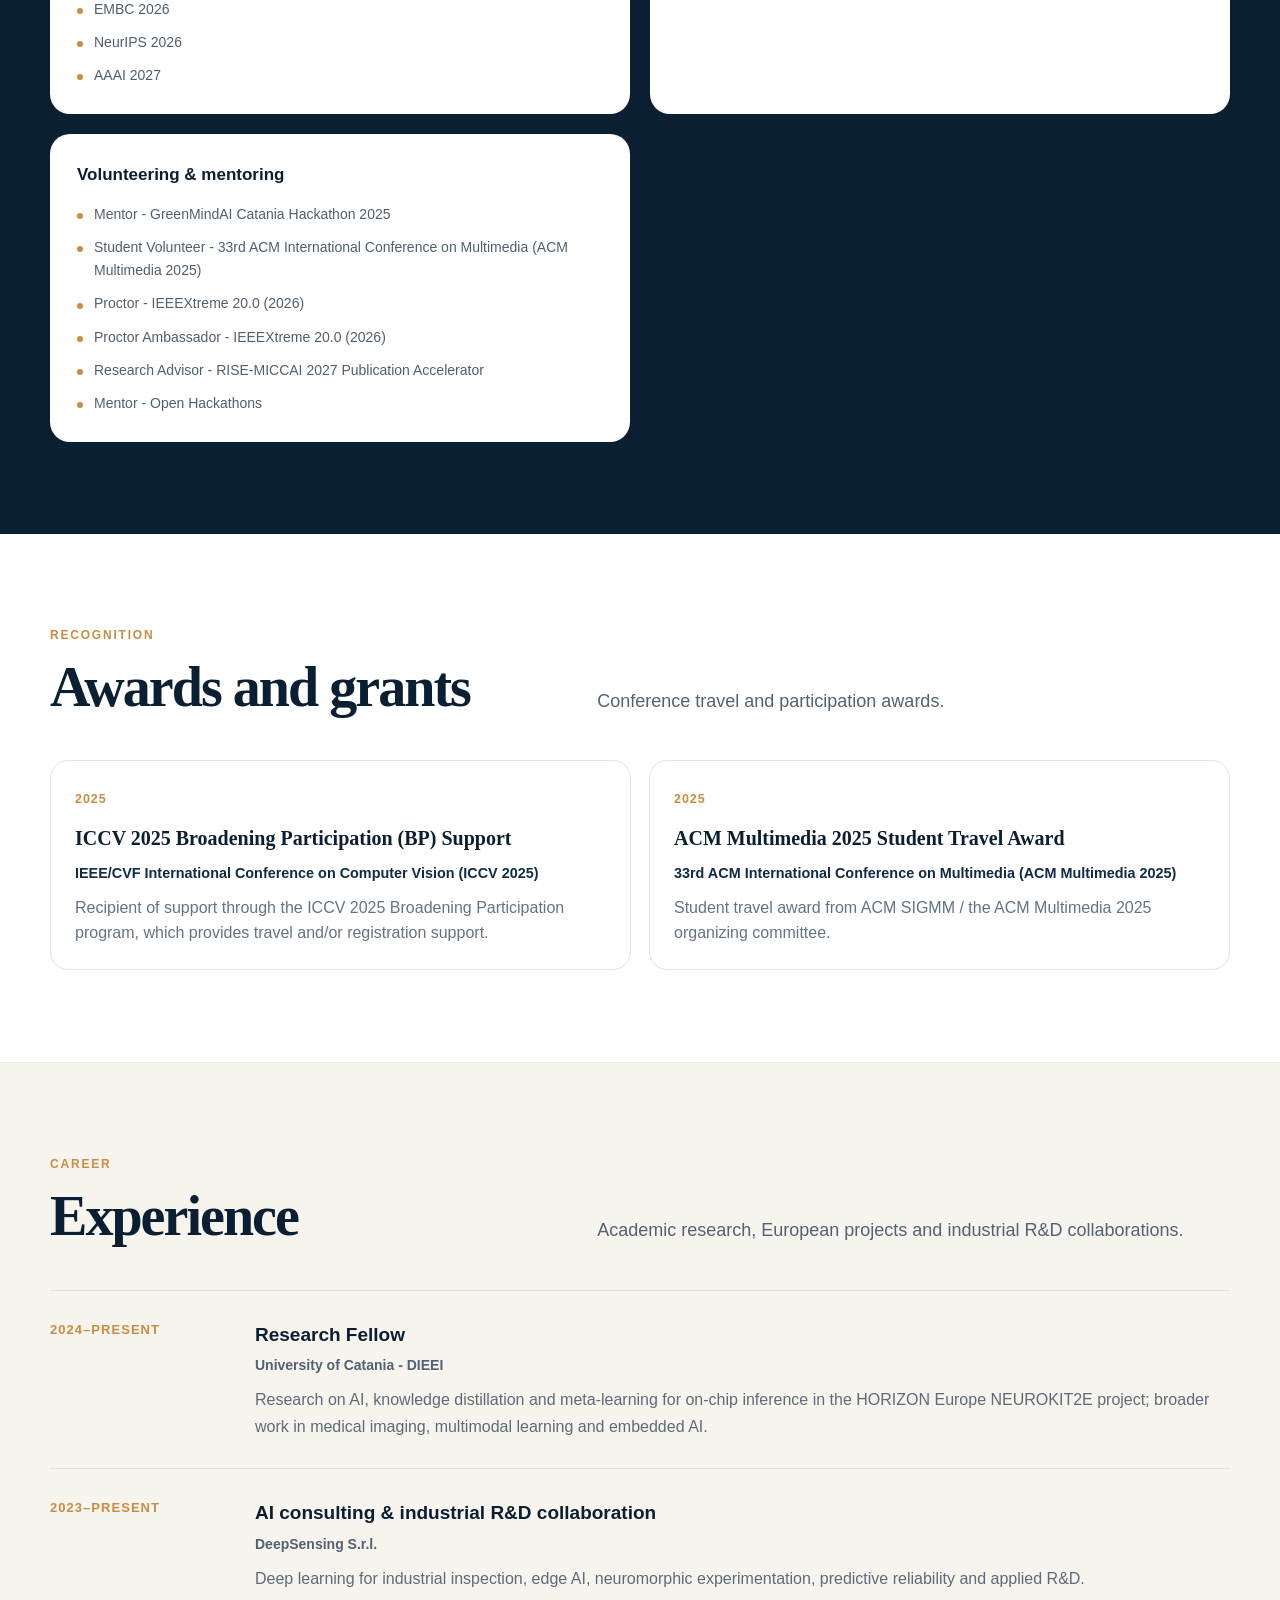
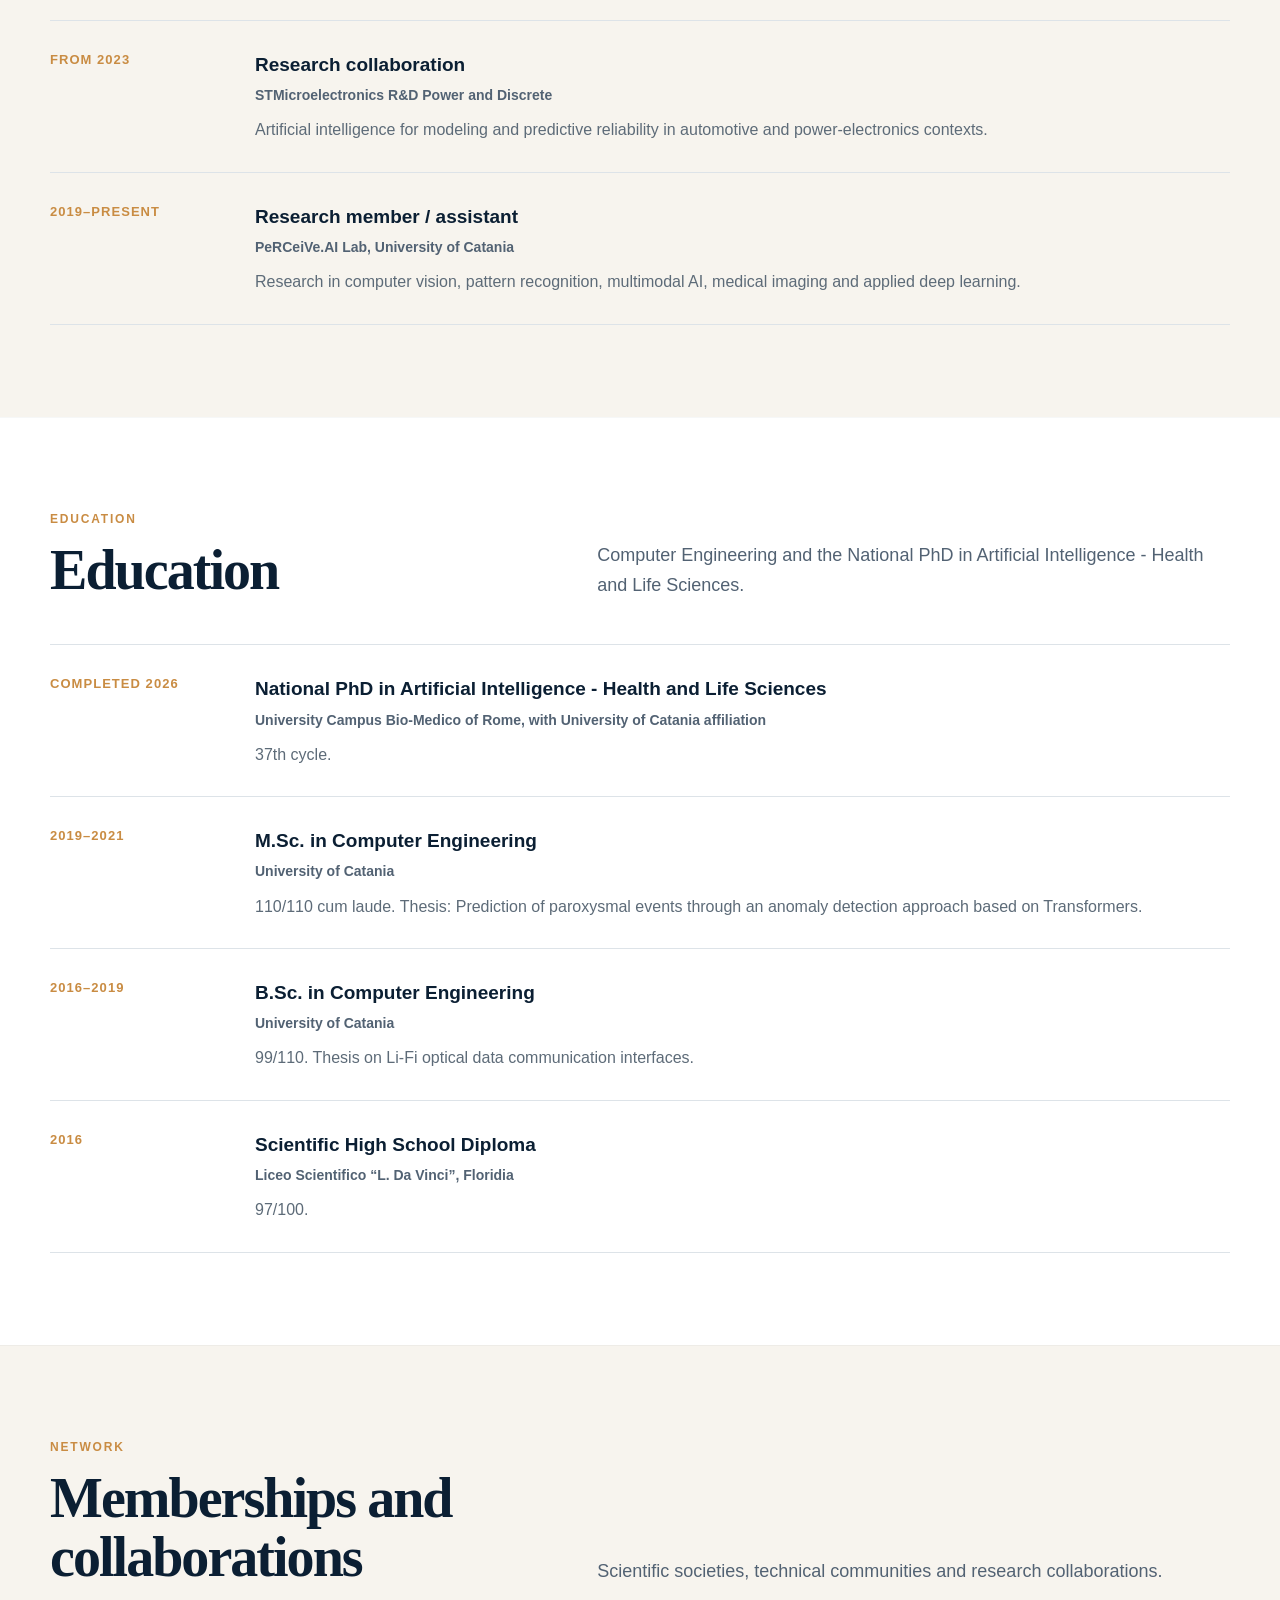
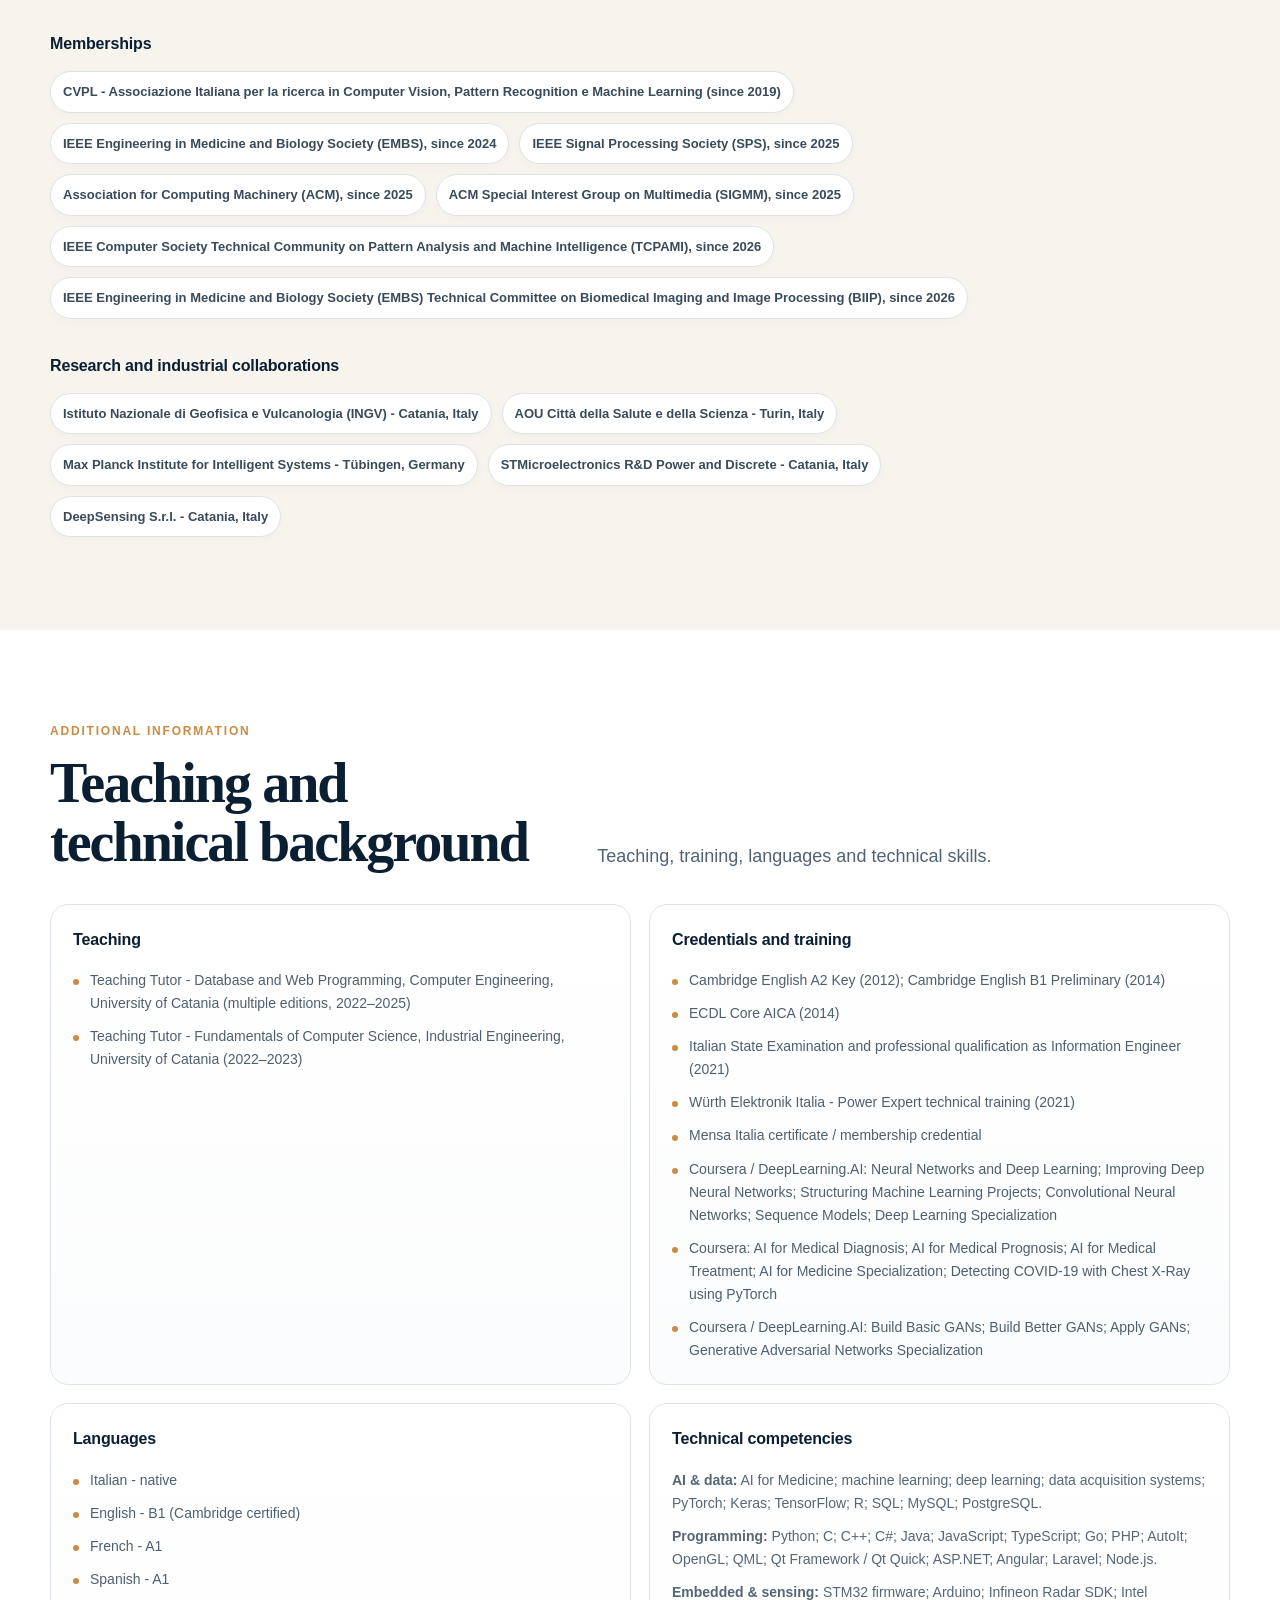
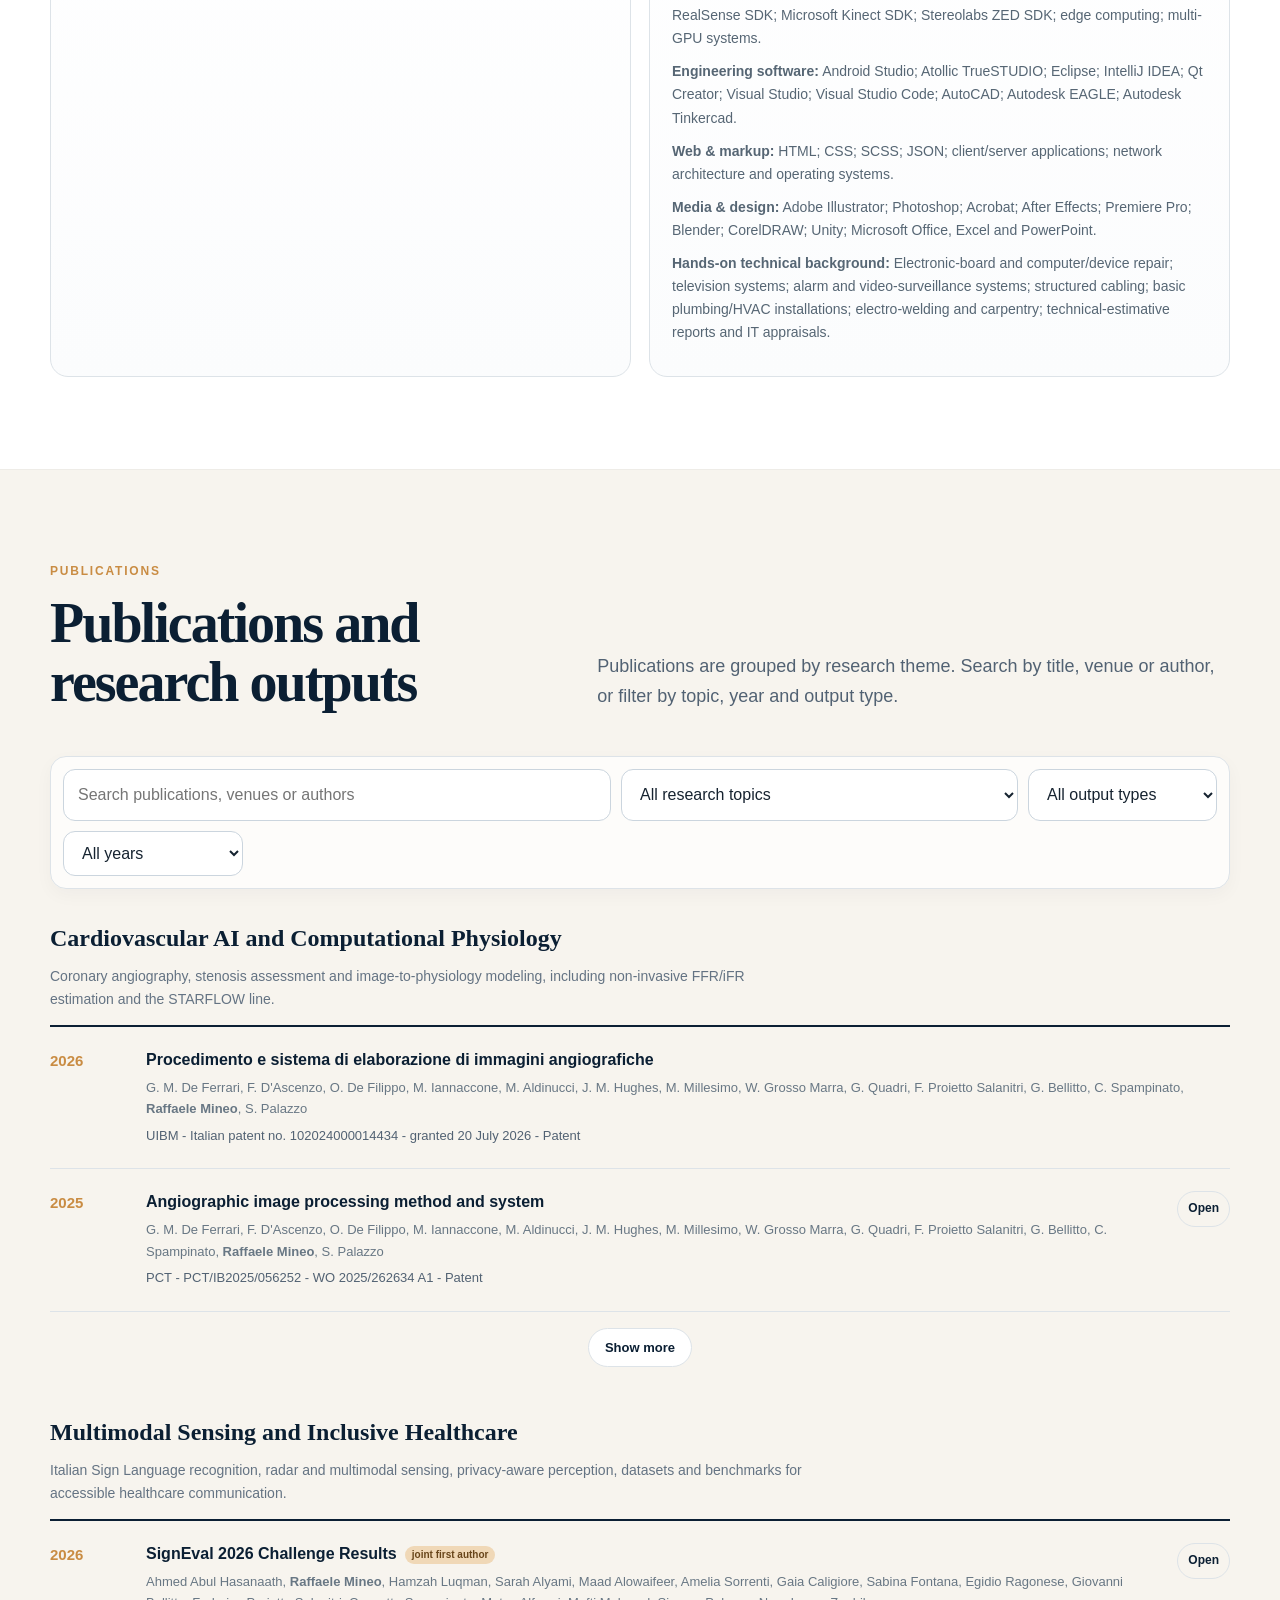
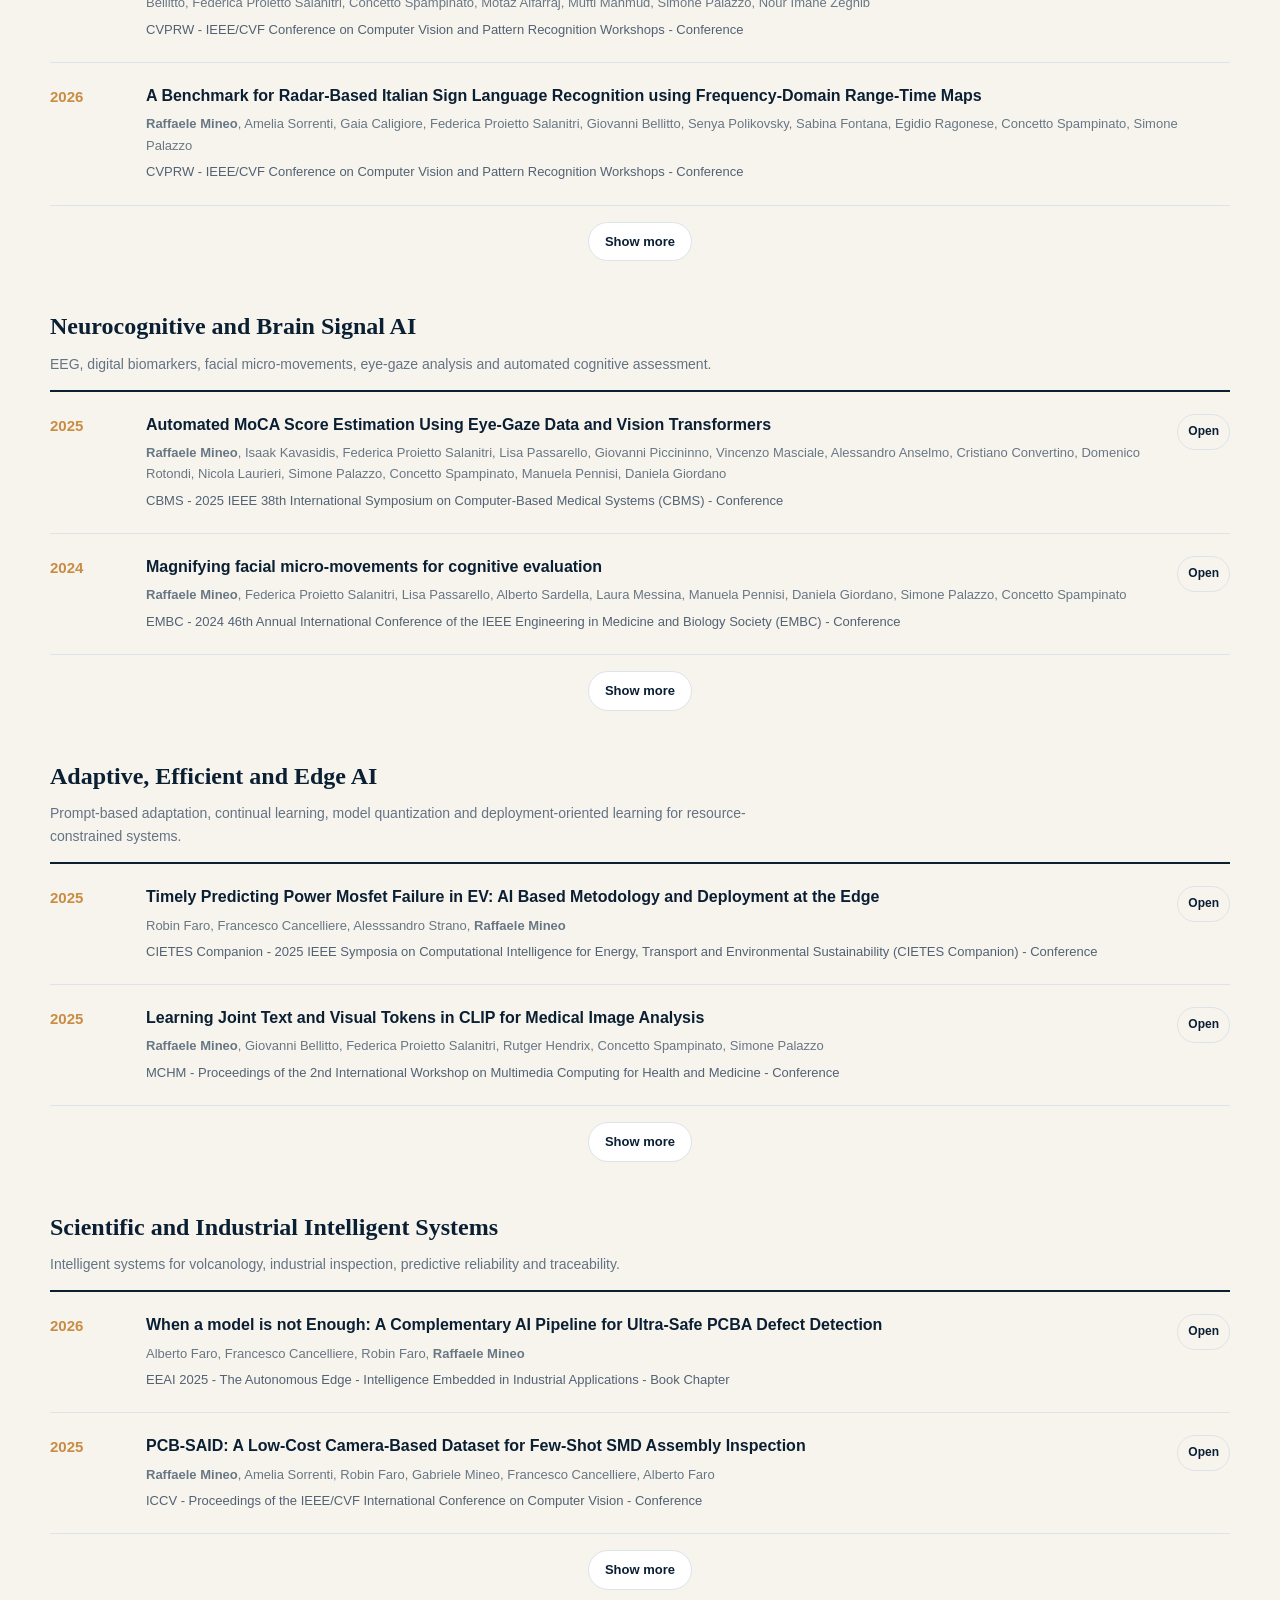
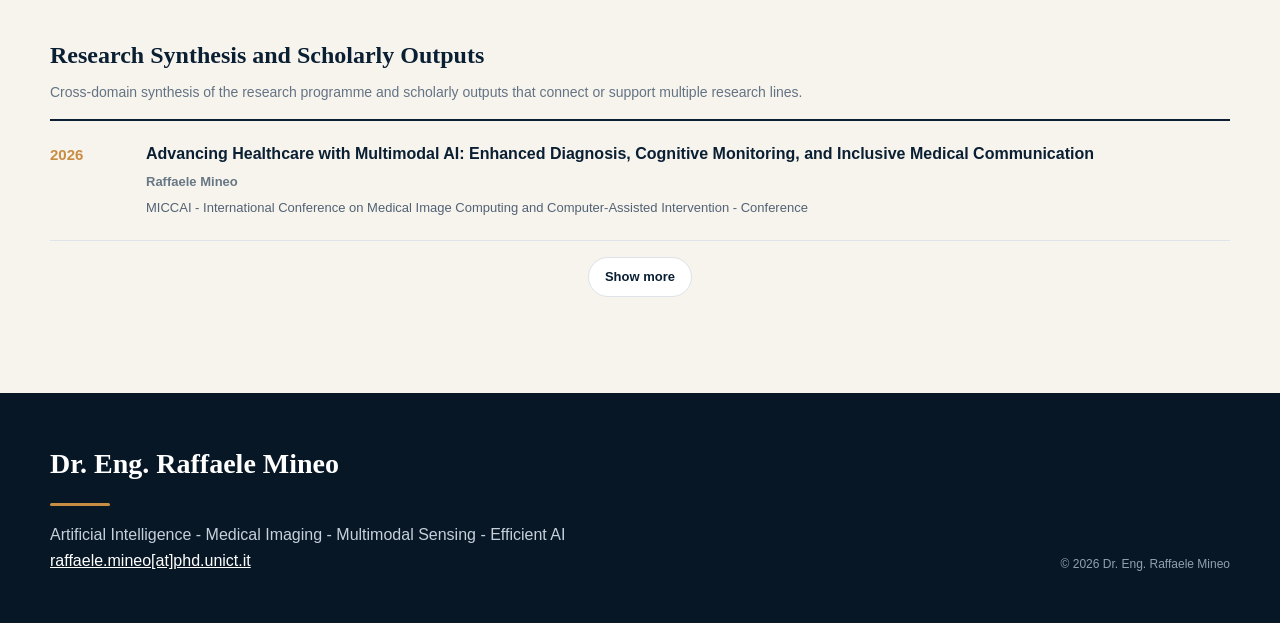
==== commit 35dc665e: "Add ICASSP 2027 Area Chair and prioritize ISBI in email signature" ====
--- a/index.html
+++ b/index.html
@@ -45,7 +45,7 @@
       "name": "Raffaele Mineo - Artificial Intelligence Researcher",
       "description": "Academic profile of Dr. Eng. Raffaele Mineo, an artificial intelligence researcher at the University of Catania working on medical imaging, multimodal sensing, sign language recognition, adaptive learning and efficient AI.",
       "inLanguage": "en",
-      "dateModified": "2026-10-21T10:50:00+02:00",
+      "dateModified": "2026-10-26T14:50:00+01:00",
       "mainEntity": {
         "@id": "https://ingraffaelemineo.github.io/#raffaele-mineo"
       },
@@ -285,7 +285,7 @@
       <div><div class="section-kicker">Academic service</div><h2>Service and organization</h2></div>
       <p class="lead">Editorial roles, program committees, reviewing, workshop organization, mentoring and volunteering.</p>
     </div>
-    <div id="serviceGrid" class="service-grid"><section class="service-card"><h3>Editorial roles</h3><ul class="clean-list"><li>Associate Editor - Frontiers in Communication (2026–)</li><li>Lead Guest Editor - Cognitive Computation, Special Issue “Cognitive and Multimodal Sign Language Processing: Recognition, Understanding, Translation, Generation, and Inclusive Interaction” (2026)</li></ul></section><section class="service-card"><h3>Area / program leadership</h3><ul class="clean-list"><li>Area Chair - MICCAI 2026</li><li>Organizing Committee - IEEE ISBI 2026, Associate to Technical Program Chairs</li><li>Session Chair - European Conference on EDGE AI Technologies and Applications (EEAI) 2026</li><li>Area Chair - IJCNN 2027</li><li>Area Chair - IEEE International Conference on Automatic Face and Gesture Recognition (FG) 2027</li><li>Organizing Committee - IEEE ISBI 2027, Associate to Technical Program Chairs</li><li>Paper Selection Committee - IPMI 2027</li></ul></section><section class="service-card"><h3>Workshops, challenges &amp; special sessions</h3><ul class="clean-list"><li>Organizer - ICCV 2025: 1st Workshop on Multimodal Sign Language Recognition (MSLR 2025), featuring the SignEval 2025 Challenge</li><li>Organizer - ACM Multimedia 2025: (PILM ’25) International Workshop on Personalized Incremental Learning in Medicine</li><li>Organizer - IEEE ISBI 2026 Special Session: “Privacy-Aware, Data-Efficient AI via Personalized Incremental and Federated Learning in Healthcare”</li><li>Workshop Chair - CVPR 2026: 2nd Workshop on Multimodal Sign Language Recognition (MSLR), featuring SignEval 2026: The Second Multimodal Sign Language Recognition Challenge</li></ul></section><section class="service-card"><h3>Journal reviewing</h3><ul class="clean-list"><li>Computer Vision and Image Understanding (CVIU), since 2023</li><li>Machine Vision and Applications (MVAP), since 2023</li><li>ACM Transactions on Intelligent Systems and Technology (TIST), since 2024</li><li>IEEE Transactions on Medical Imaging (TMI), since 2025</li><li>Nature Communications, since 2025</li><li>IEEE Open Journal of the Computer Society (OJCS), since 2025</li><li>Pattern Recognition, since 2026</li><li>IET Cyber-Systems and Robotics, since 2026</li><li>BioData Mining, since 2026</li><li>Disability and Rehabilitation: Assistive Technology, since 2026</li><li>Frontiers in Digital Health, since 2026</li><li>Frontiers in Medicine, since 2026</li><li>International Journal of Cognitive Computing in Engineering (IJCCE), since 2026</li><li>Journal of Imaging Informatics in Medicine (JIIM), since 2026</li><li>IEEE Transactions on Biomedical Engineering (TBME), since 2026</li></ul></section><section class="service-card"><h3>Conference reviewing</h3><ul class="clean-list"><li>ECCV 2024</li><li>BIBM 2024</li><li>RTSI 2024</li><li>ISBI 2026</li><li>MICCAI 2026</li><li>IJCNN 2026</li><li>EMBC 2026</li><li>NeurIPS 2026</li><li>AAAI 2027</li></ul></section><section class="service-card"><h3>Workshop reviewing</h3><ul class="clean-list"><li>MICCAI AIPAD 2024</li><li>IJCNN SPAN 2025</li><li>CVPR MSLR 2026</li><li>ICPR CVBMC 2026</li><li>MICCAI AFRICAI 2026</li></ul></section><section class="service-card"><h3>Volunteering &amp; mentoring</h3><ul class="clean-list"><li>Mentor - GreenMindAI Catania Hackathon 2025</li><li>Student Volunteer - 33rd ACM International Conference on Multimedia (ACM Multimedia 2025)</li><li>Proctor - IEEEXtreme 20.0 (2026)</li><li>Proctor Ambassador - IEEEXtreme 20.0 (2026)</li><li>Research Advisor - RISE-MICCAI 2027 Publication Accelerator</li><li>Mentor - Open Hackathons</li></ul></section></div>
+    <div id="serviceGrid" class="service-grid"><section class="service-card"><h3>Editorial roles</h3><ul class="clean-list"><li>Associate Editor - Frontiers in Communication (2026–)</li><li>Lead Guest Editor - Cognitive Computation, Special Issue “Cognitive and Multimodal Sign Language Processing: Recognition, Understanding, Translation, Generation, and Inclusive Interaction” (2026)</li></ul></section><section class="service-card"><h3>Area / program leadership</h3><ul class="clean-list"><li>Area Chair - MICCAI 2026</li><li>Organizing Committee - IEEE ISBI 2026, Associate to Technical Program Chairs</li><li>Session Chair - European Conference on EDGE AI Technologies and Applications (EEAI) 2026</li><li>Area Chair - IJCNN 2027</li><li>Area Chair - IEEE International Conference on Automatic Face and Gesture Recognition (FG) 2027</li><li>Area Chair - IEEE International Conference on Acoustics, Speech, and Signal Processing (ICASSP) 2027</li><li>Organizing Committee - IEEE ISBI 2027, Associate to Technical Program Chairs</li><li>Paper Selection Committee - IPMI 2027</li></ul></section><section class="service-card"><h3>Workshops, challenges &amp; special sessions</h3><ul class="clean-list"><li>Organizer - ICCV 2025: 1st Workshop on Multimodal Sign Language Recognition (MSLR 2025), featuring the SignEval 2025 Challenge</li><li>Organizer - ACM Multimedia 2025: (PILM ’25) International Workshop on Personalized Incremental Learning in Medicine</li><li>Organizer - IEEE ISBI 2026 Special Session: “Privacy-Aware, Data-Efficient AI via Personalized Incremental and Federated Learning in Healthcare”</li><li>Workshop Chair - CVPR 2026: 2nd Workshop on Multimodal Sign Language Recognition (MSLR), featuring SignEval 2026: The Second Multimodal Sign Language Recognition Challenge</li></ul></section><section class="service-card"><h3>Journal reviewing</h3><ul class="clean-list"><li>Computer Vision and Image Understanding (CVIU), since 2023</li><li>Machine Vision and Applications (MVAP), since 2023</li><li>ACM Transactions on Intelligent Systems and Technology (TIST), since 2024</li><li>IEEE Transactions on Medical Imaging (TMI), since 2025</li><li>Nature Communications, since 2025</li><li>IEEE Open Journal of the Computer Society (OJCS), since 2025</li><li>Pattern Recognition, since 2026</li><li>IET Cyber-Systems and Robotics, since 2026</li><li>BioData Mining, since 2026</li><li>Disability and Rehabilitation: Assistive Technology, since 2026</li><li>Frontiers in Digital Health, since 2026</li><li>Frontiers in Medicine, since 2026</li><li>International Journal of Cognitive Computing in Engineering (IJCCE), since 2026</li><li>Journal of Imaging Informatics in Medicine (JIIM), since 2026</li><li>IEEE Transactions on Biomedical Engineering (TBME), since 2026</li></ul></section><section class="service-card"><h3>Conference reviewing</h3><ul class="clean-list"><li>ECCV 2024</li><li>BIBM 2024</li><li>RTSI 2024</li><li>ISBI 2026</li><li>MICCAI 2026</li><li>IJCNN 2026</li><li>EMBC 2026</li><li>NeurIPS 2026</li><li>AAAI 2027</li></ul></section><section class="service-card"><h3>Workshop reviewing</h3><ul class="clean-list"><li>MICCAI AIPAD 2024</li><li>IJCNN SPAN 2025</li><li>CVPR MSLR 2026</li><li>ICPR CVBMC 2026</li><li>MICCAI AFRICAI 2026</li></ul></section><section class="service-card"><h3>Volunteering &amp; mentoring</h3><ul class="clean-list"><li>Mentor - GreenMindAI Catania Hackathon 2025</li><li>Student Volunteer - 33rd ACM International Conference on Multimedia (ACM Multimedia 2025)</li><li>Proctor - IEEEXtreme 20.0 (2026)</li><li>Proctor Ambassador - IEEEXtreme 20.0 (2026)</li><li>Research Advisor - RISE-MICCAI 2027 Publication Accelerator</li><li>Mentor - Open Hackathons</li></ul></section></div>
   </div>
 </section>
 
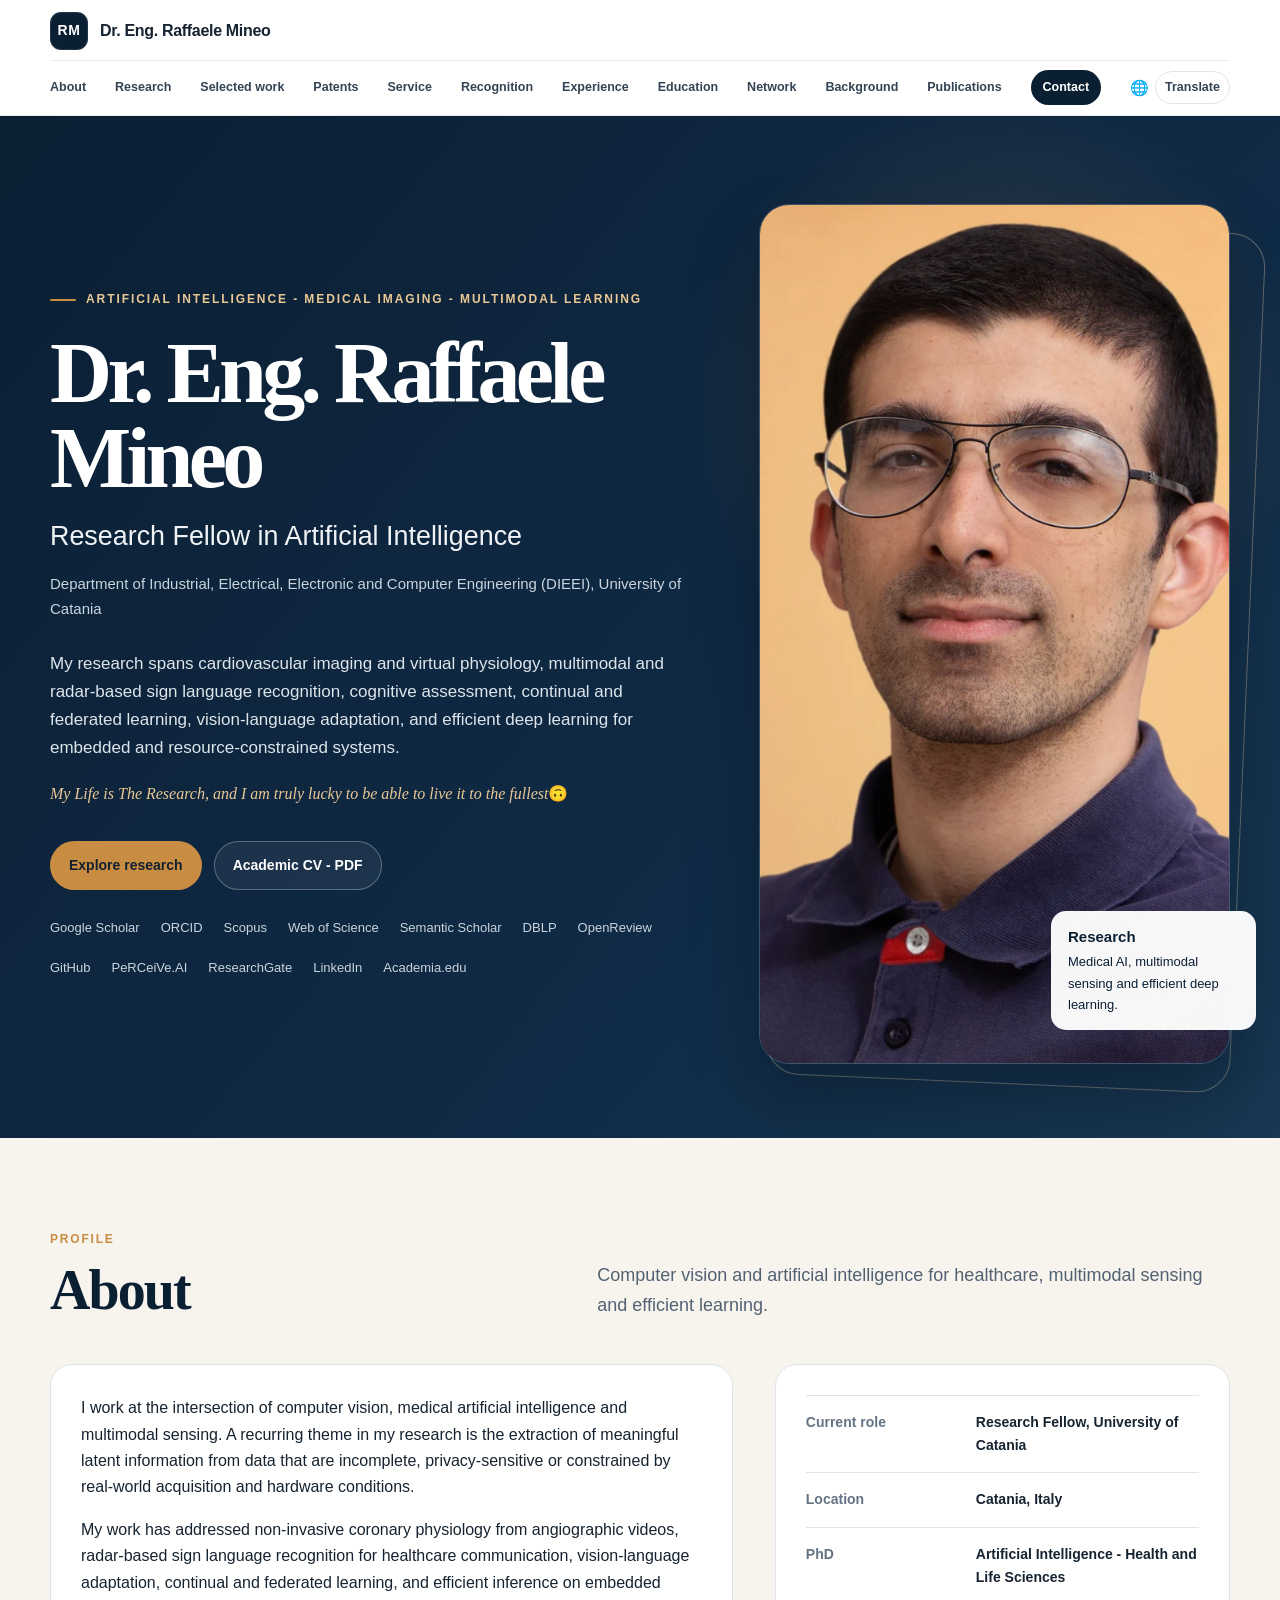
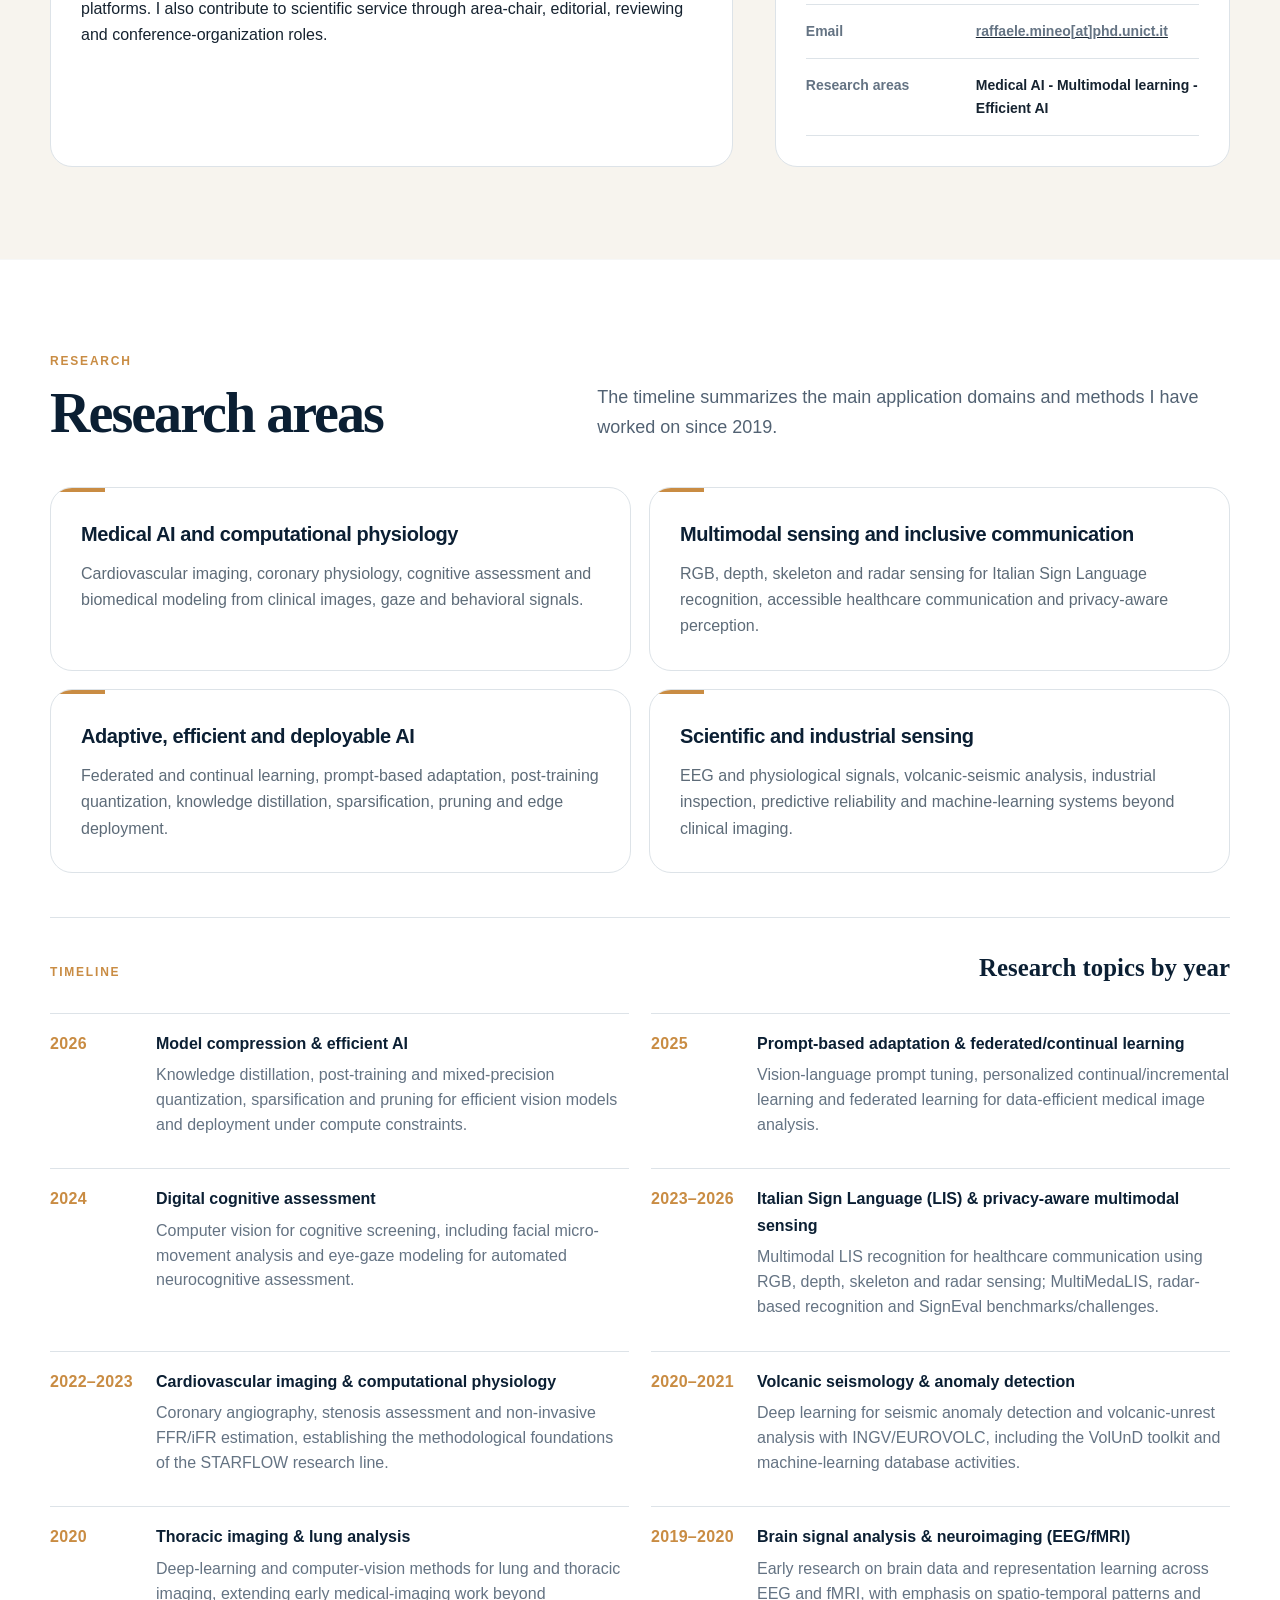
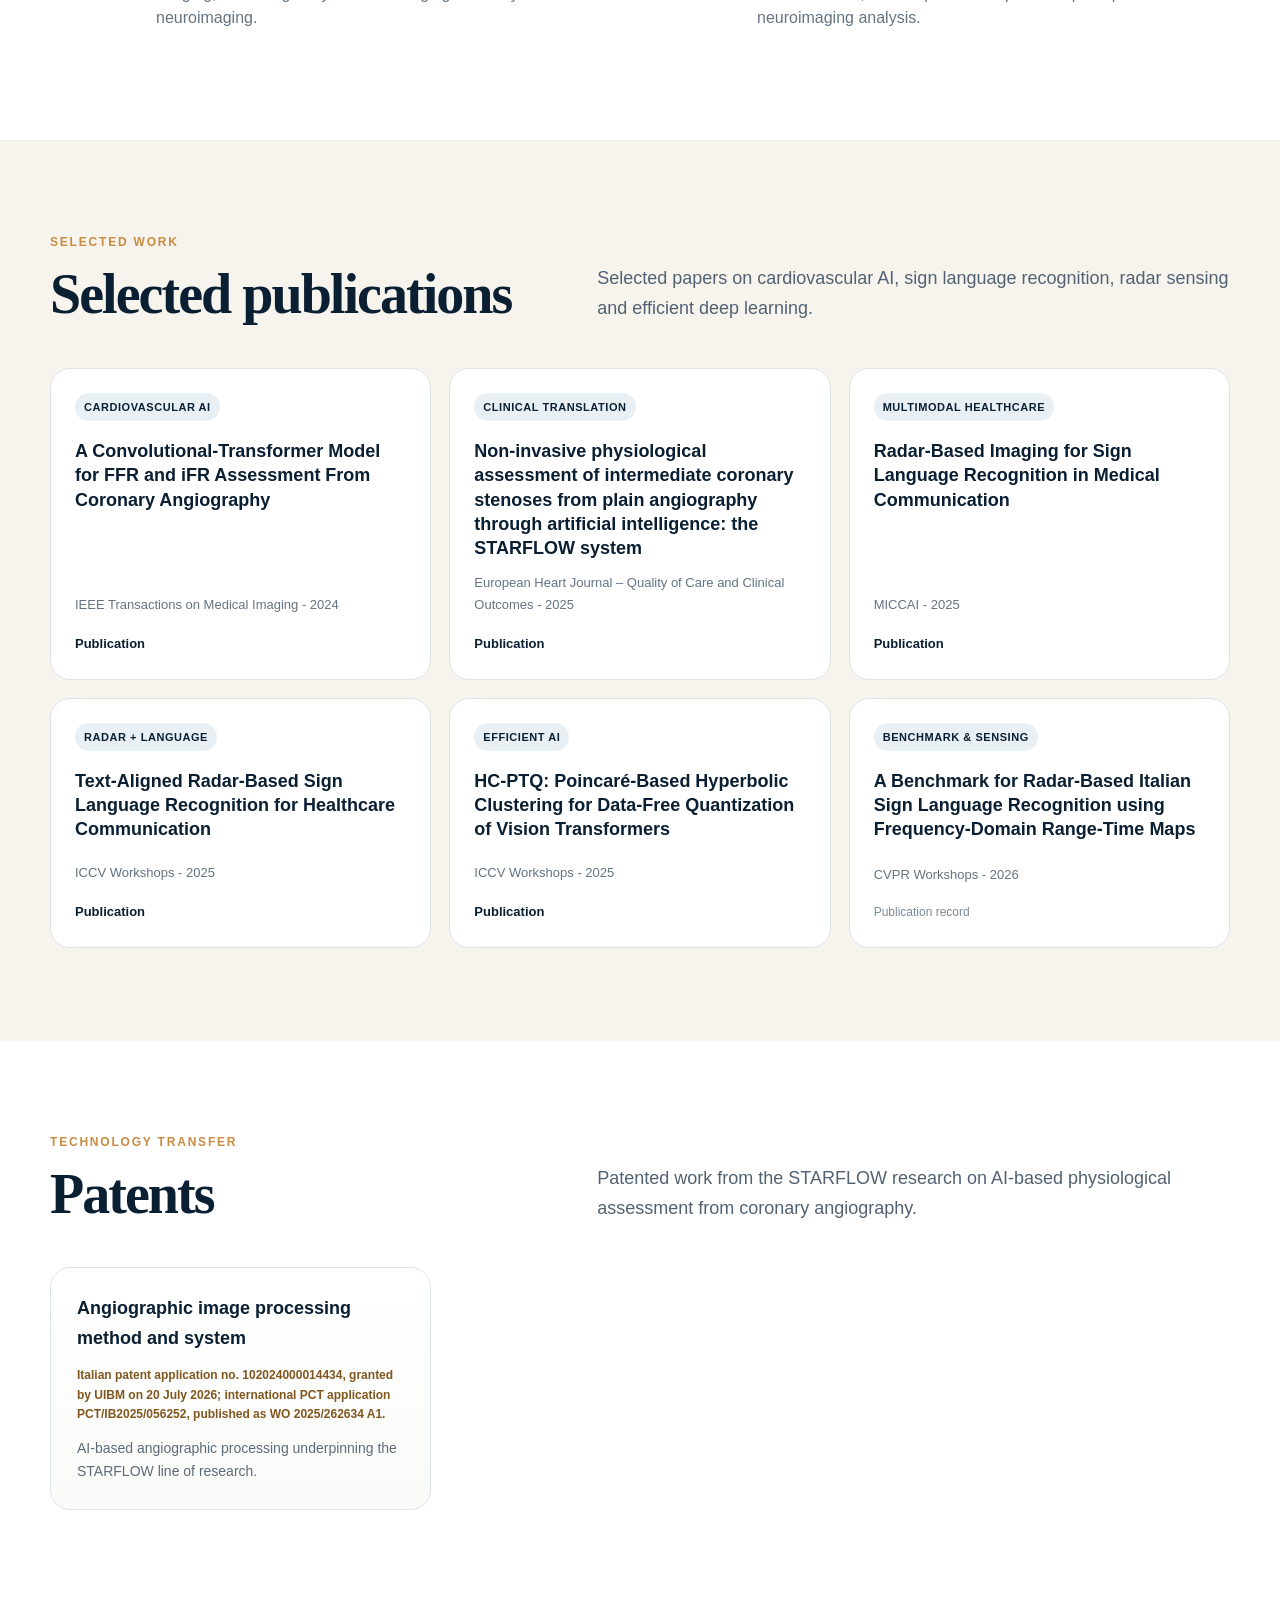
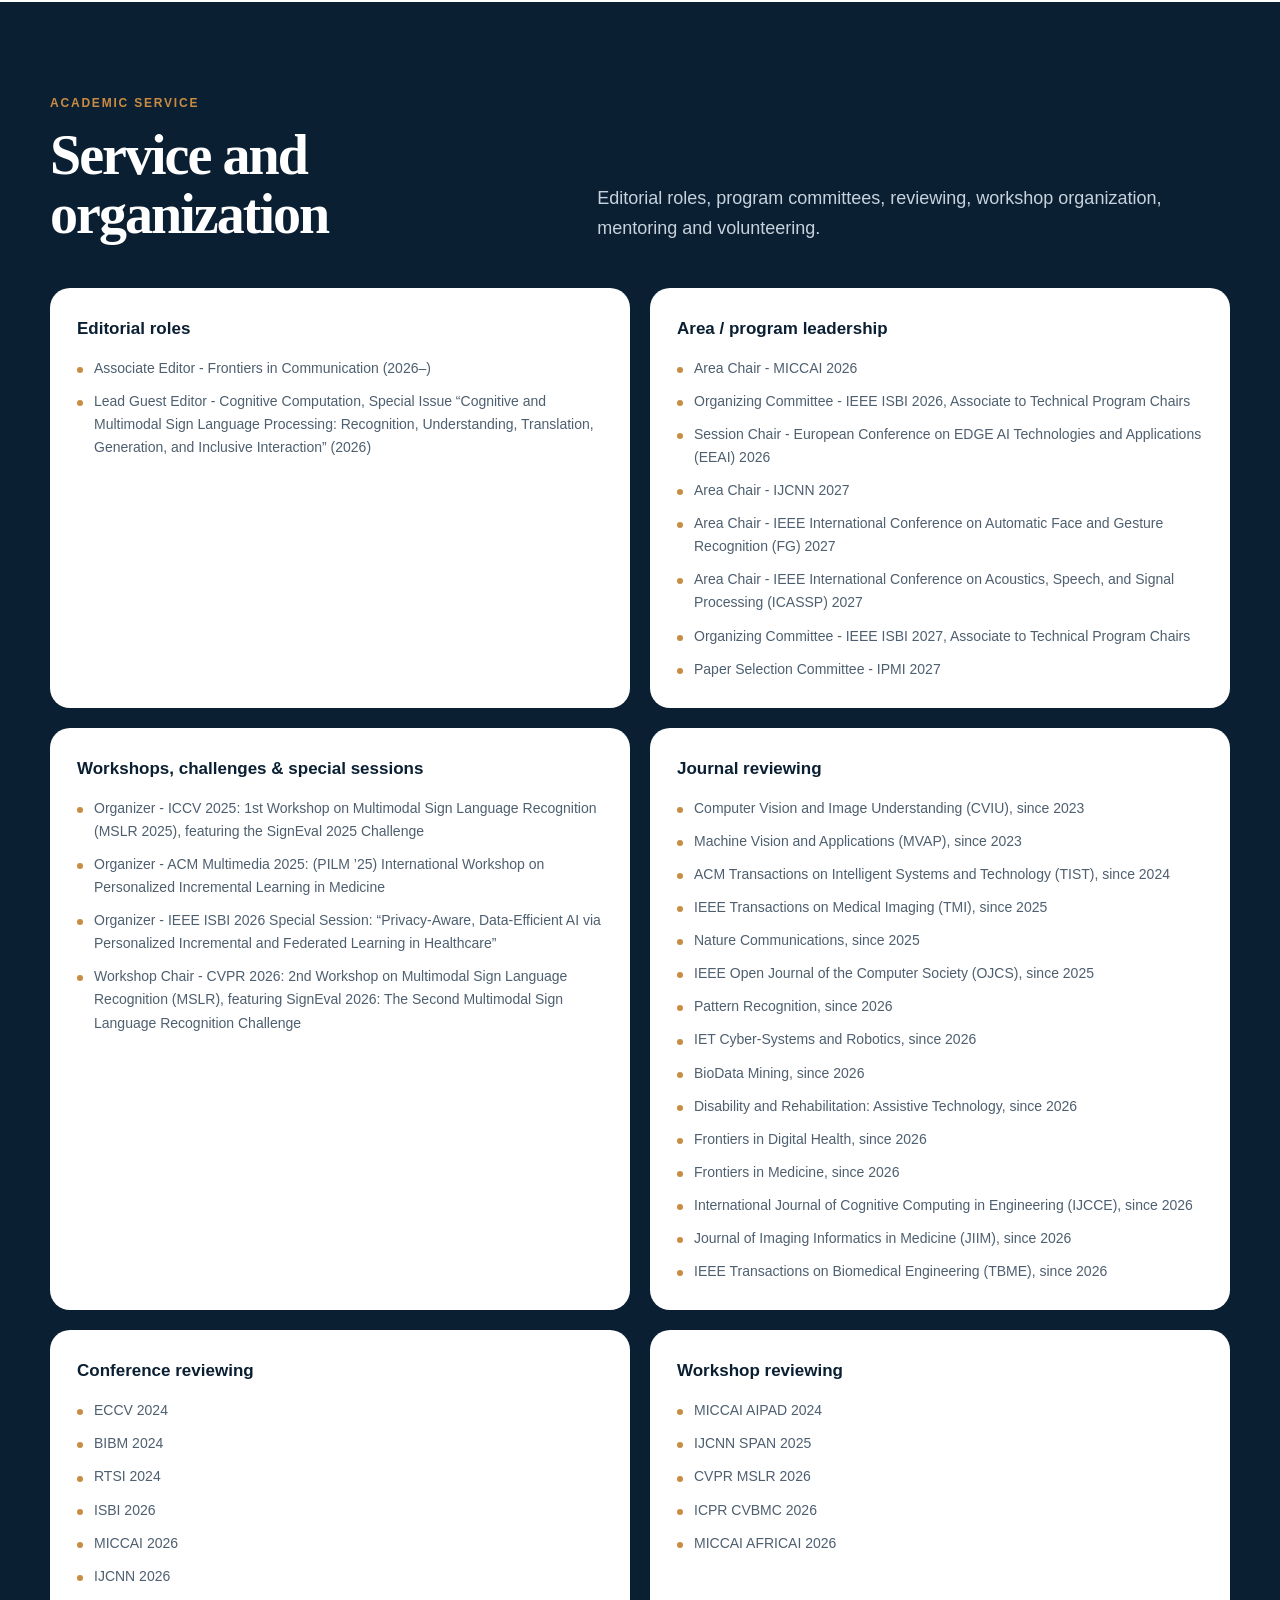
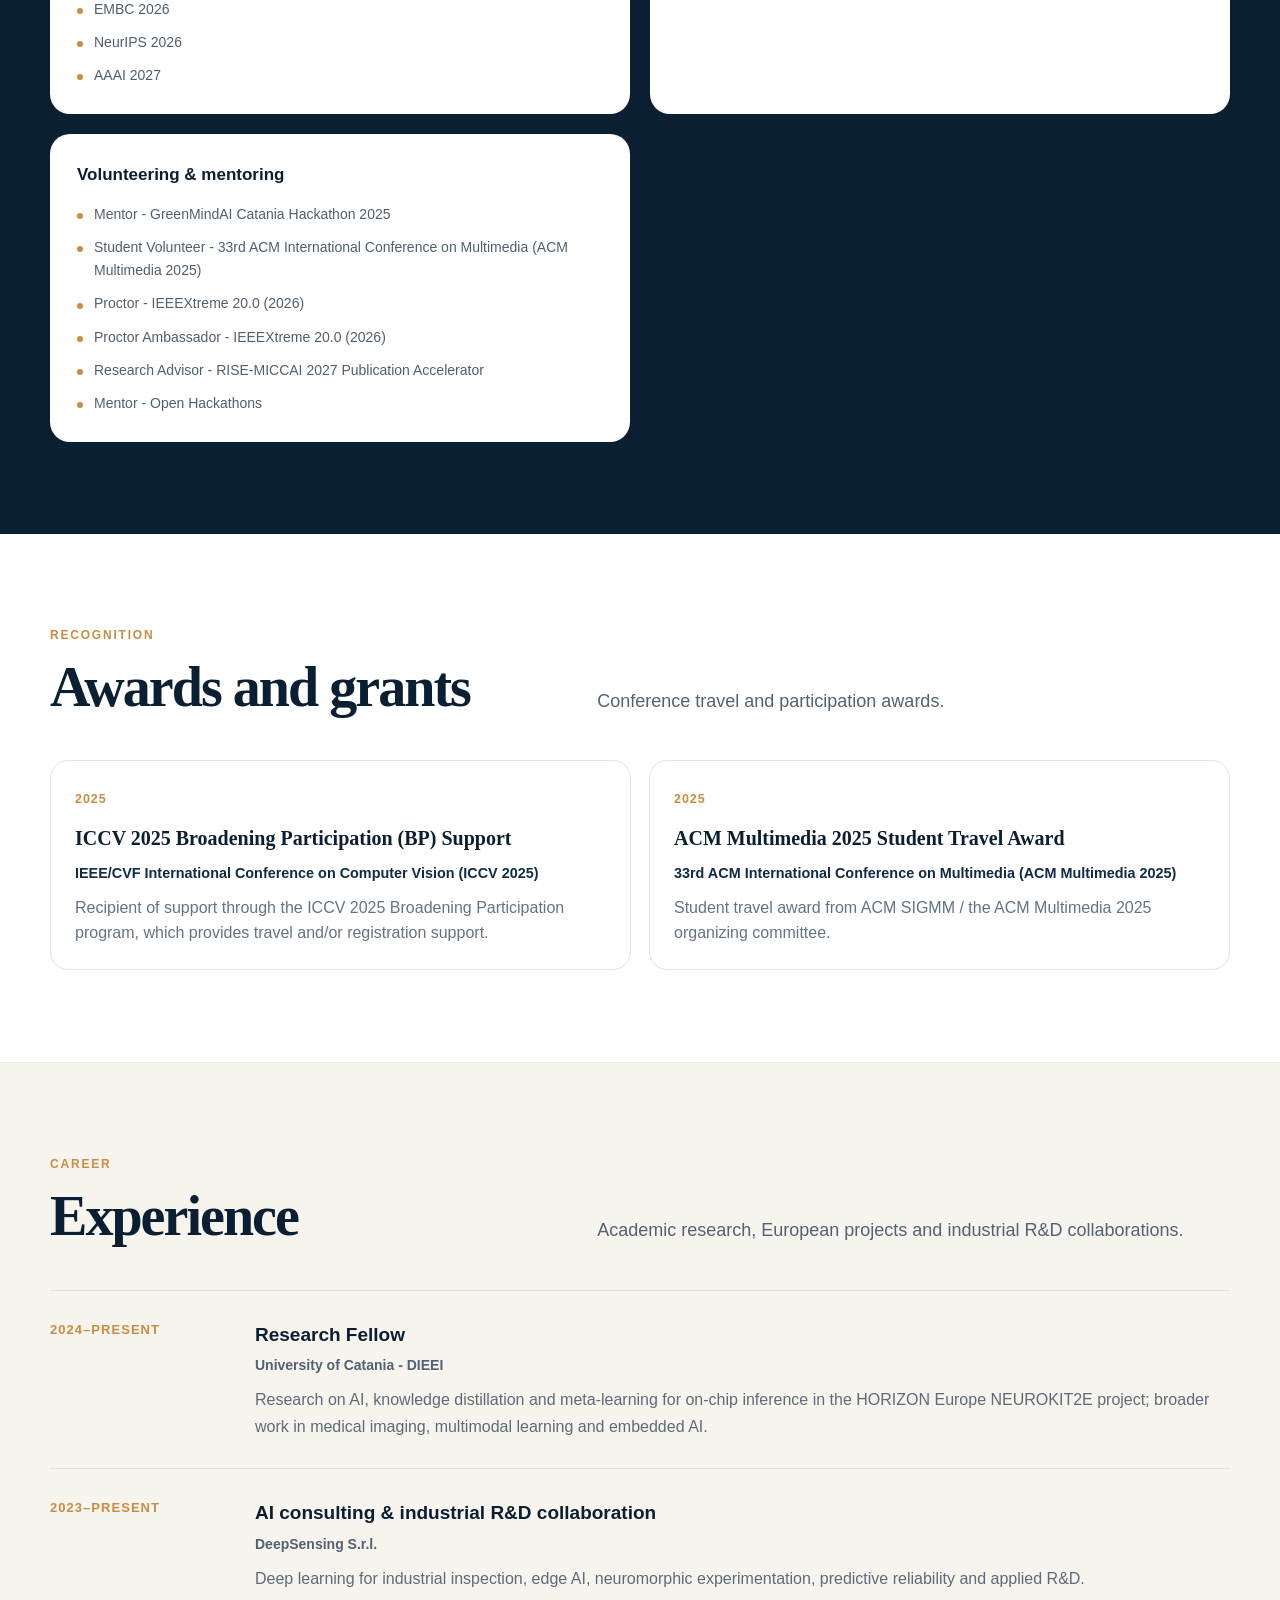
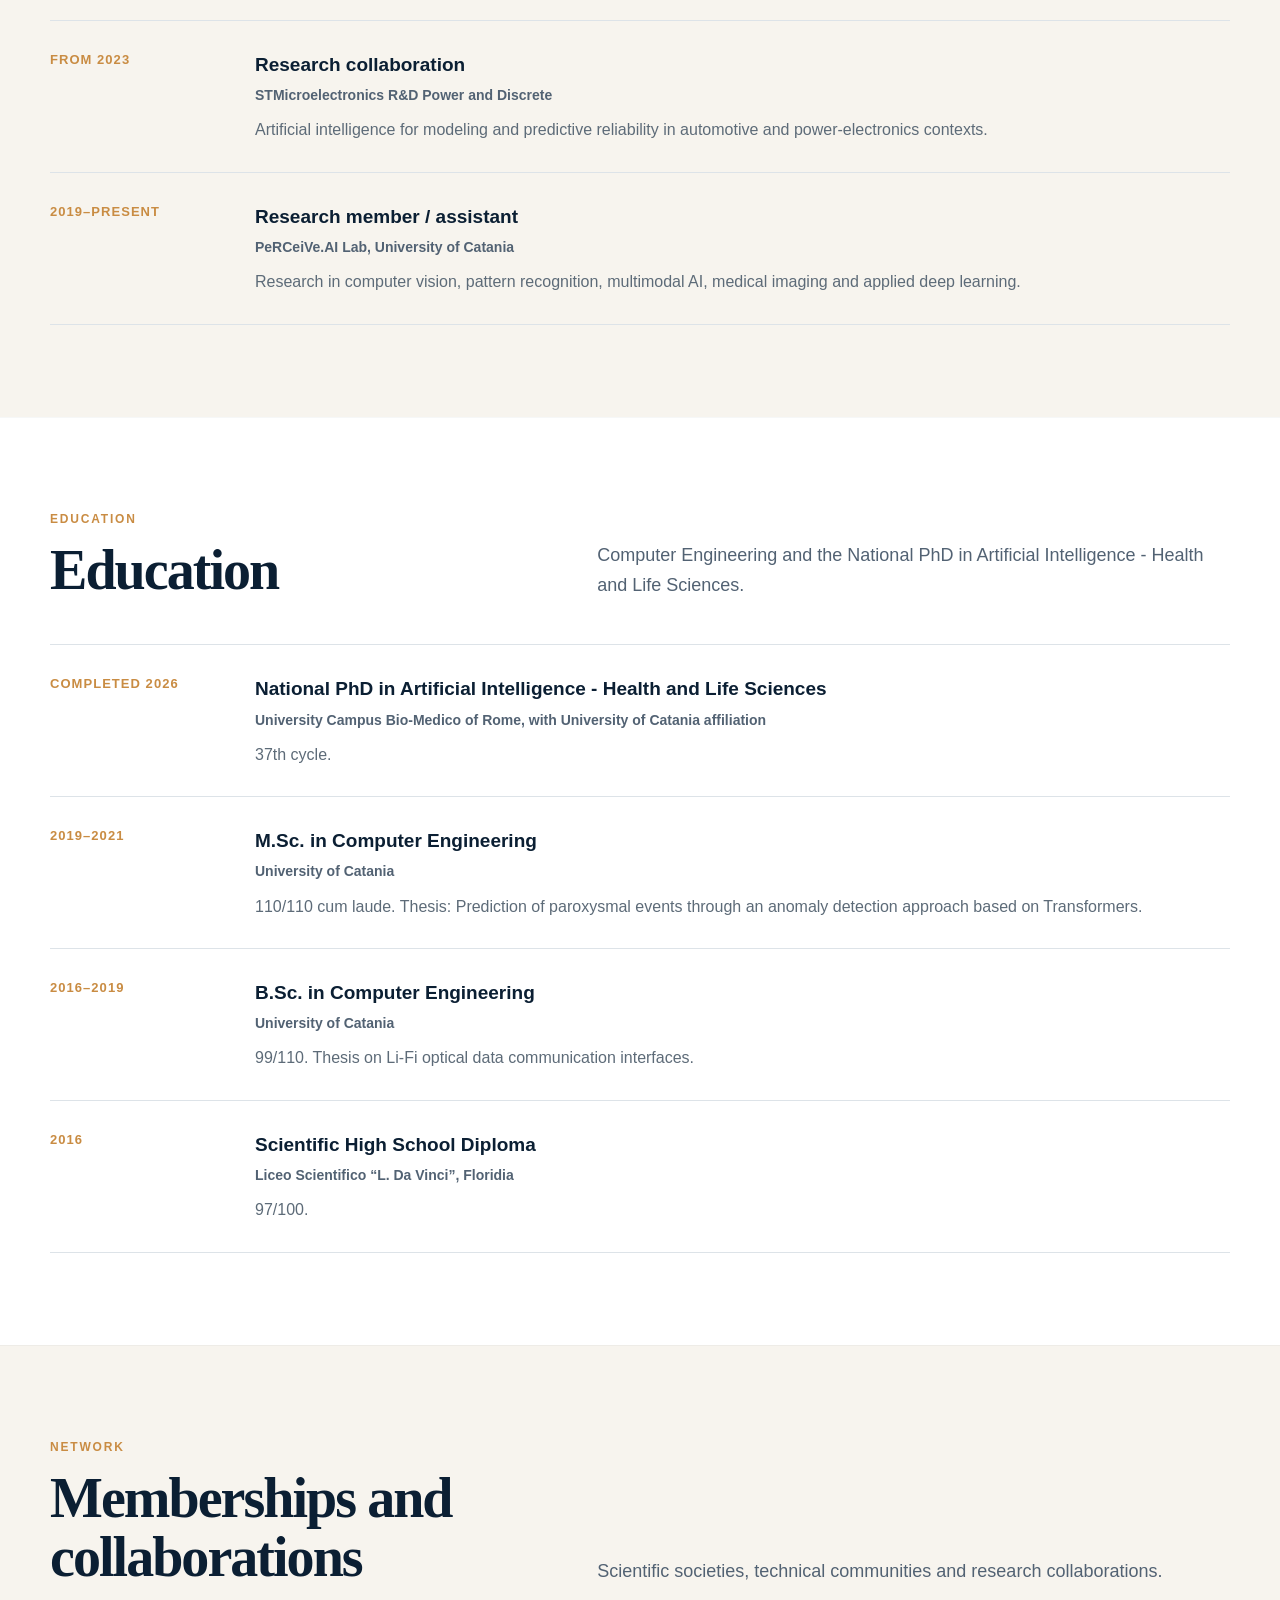
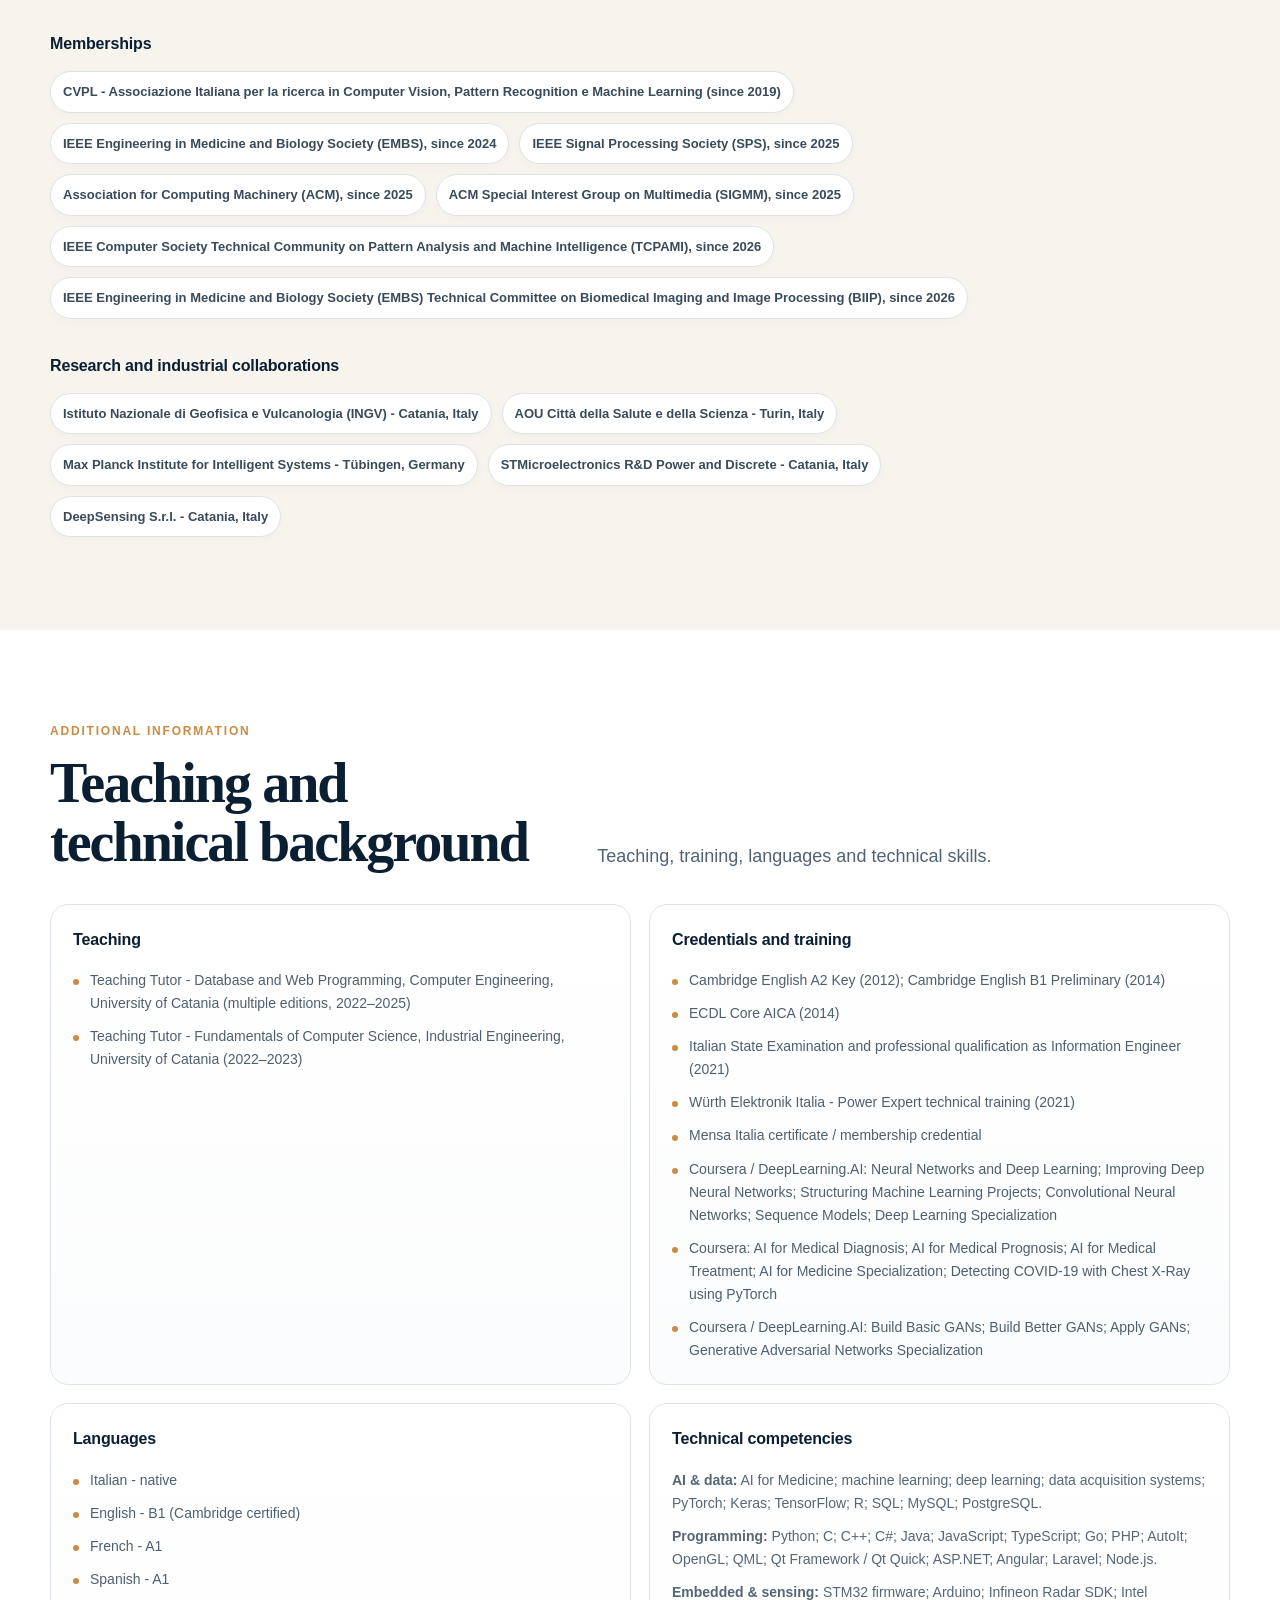
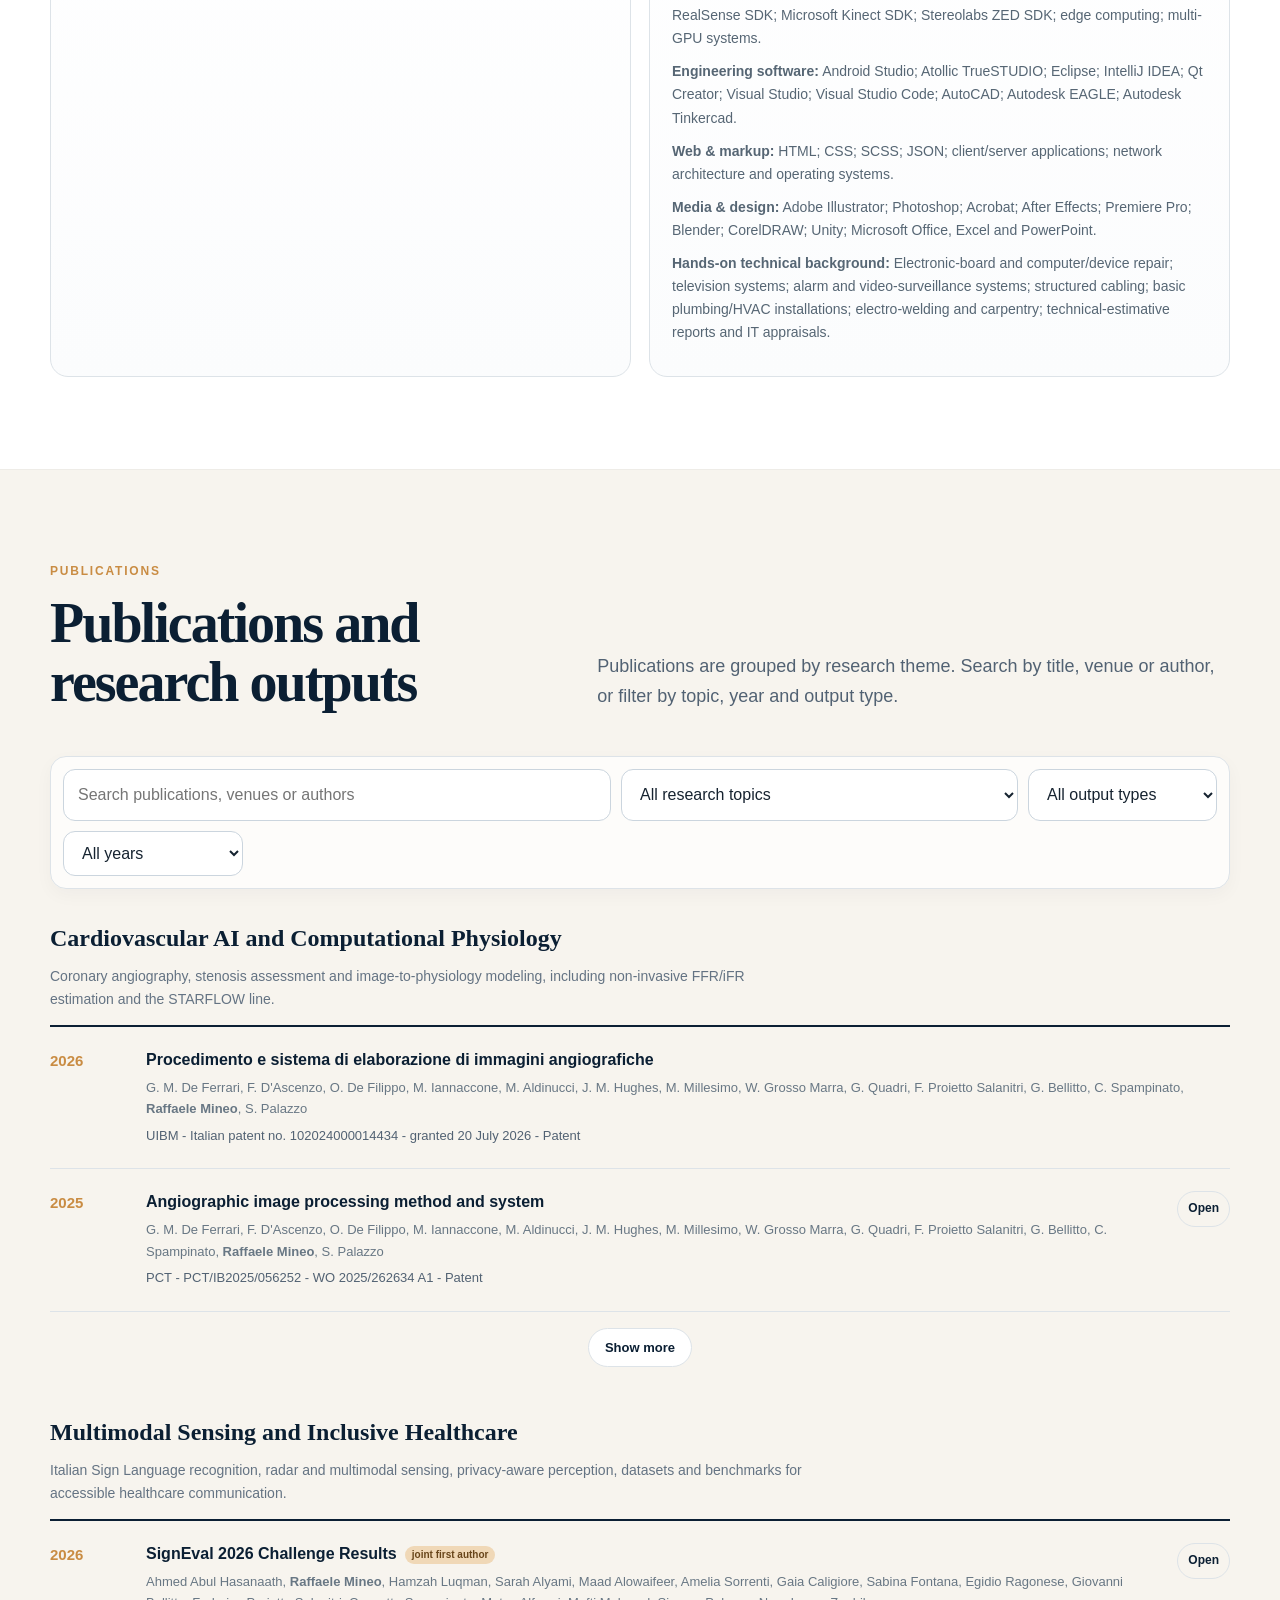
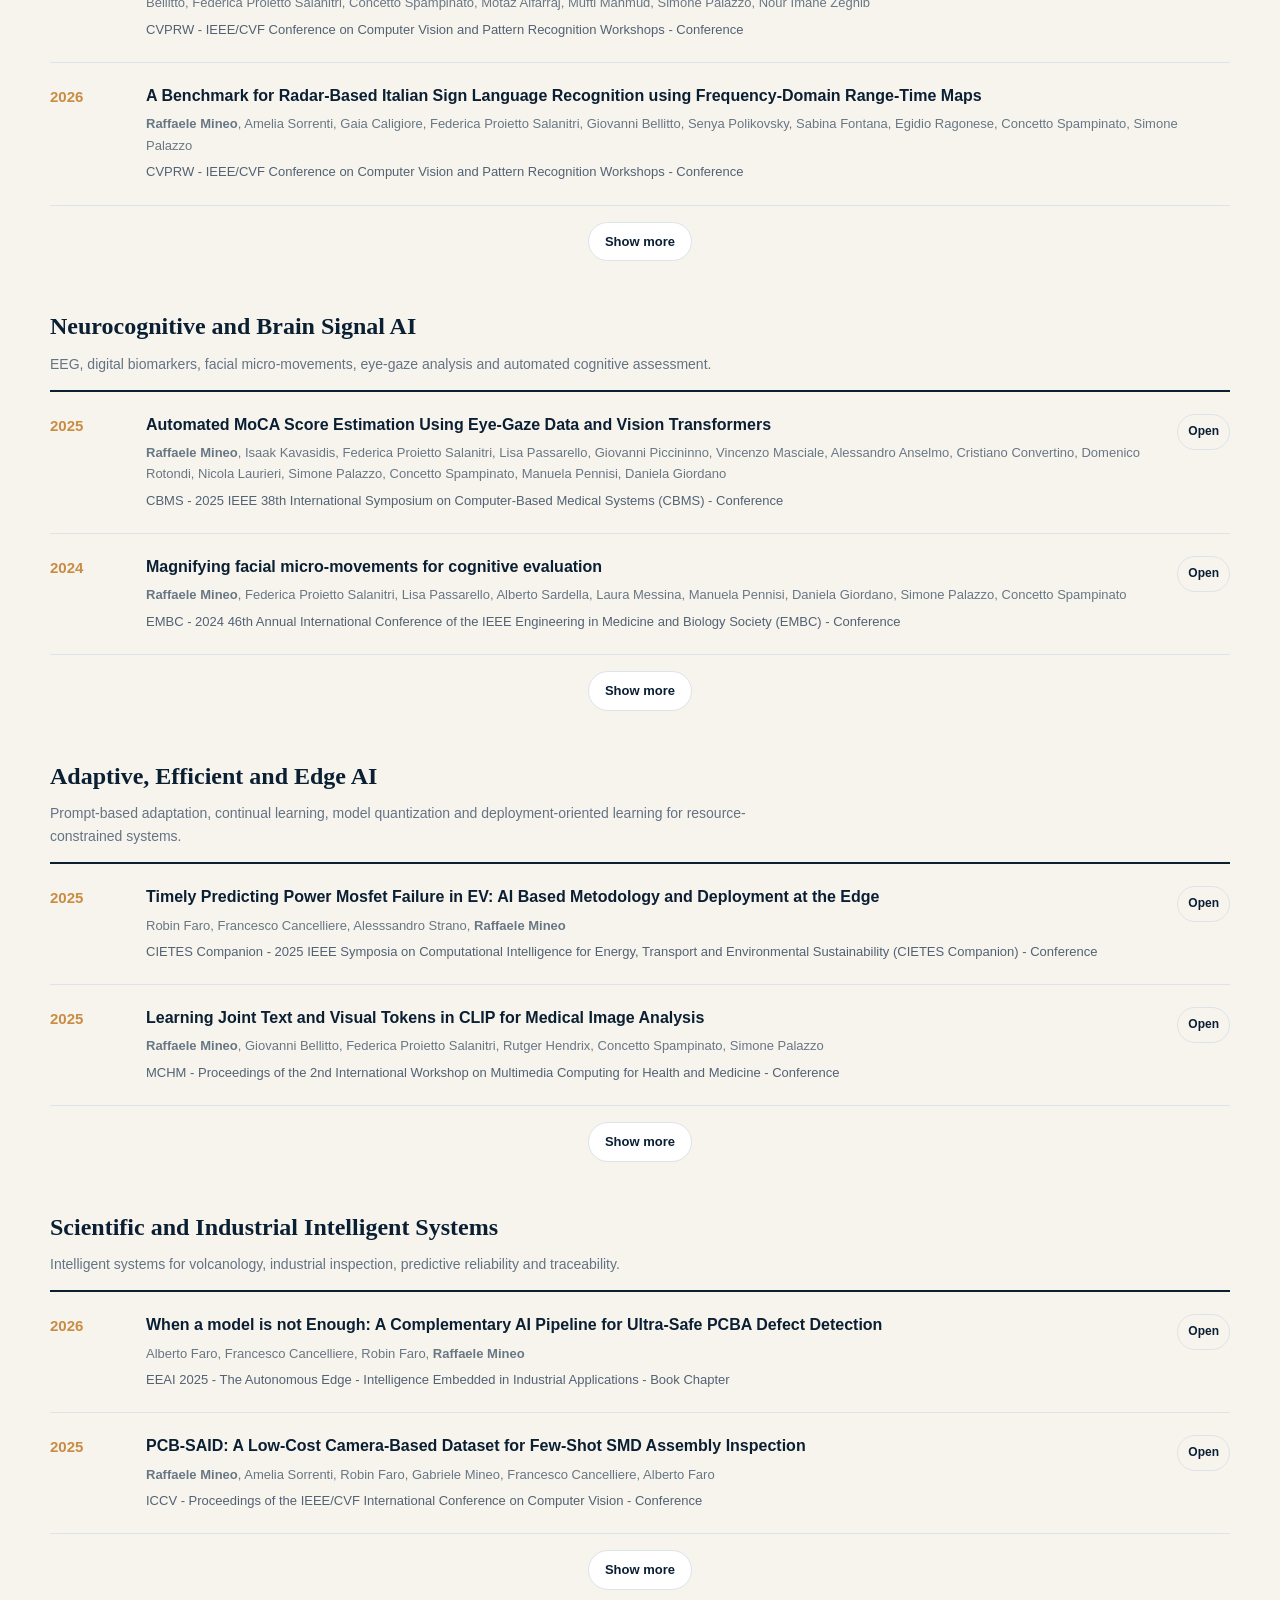
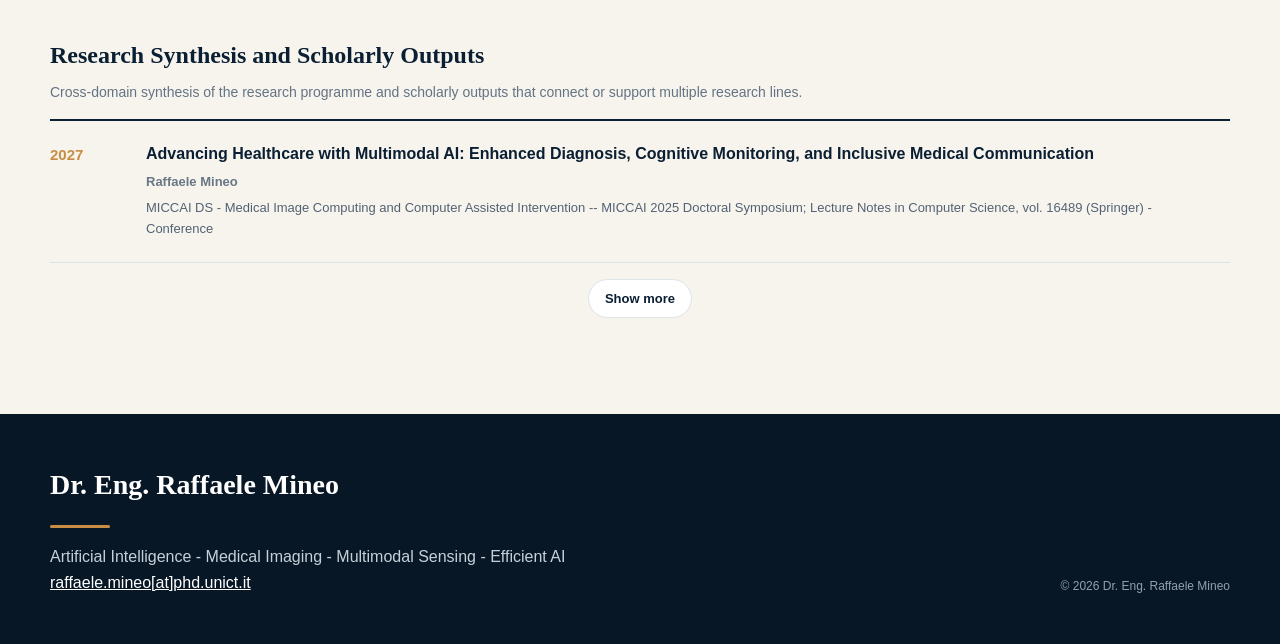
==== commit 2798a362: "Correct MICCAI Doctoral Symposium citation to Springer LNCS 16489 (2027)" ====
--- a/index.html
+++ b/index.html
@@ -45,7 +45,7 @@
       "name": "Raffaele Mineo - Artificial Intelligence Researcher",
       "description": "Academic profile of Dr. Eng. Raffaele Mineo, an artificial intelligence researcher at the University of Catania working on medical imaging, multimodal sensing, sign language recognition, adaptive learning and efficient AI.",
       "inLanguage": "en",
-      "dateModified": "2026-10-26T14:50:00+01:00",
+      "dateModified": "2026-10-28T16:38:00+01:00",
       "mainEntity": {
         "@id": "https://ingraffaelemineo.github.io/#raffaele-mineo"
       },
@@ -358,7 +358,7 @@
       <select id="pubType" class="filter-select" aria-label="Filter by output type"><option value="">All output types</option><option>Book Chapter</option><option>Conference</option><option>Edited Proceedings</option><option>Journal</option><option>Patent</option><option>Project</option><option>Software</option></select>
       <select id="pubYear" class="filter-select" aria-label="Filter by year"><option value="">All years</option><option>2026</option><option>2025</option><option>2024</option><option>2023</option><option>2021</option></select>
     </div>
-    <div id="pubList" class="pub-list"><section class="pub-topic"><div class="pub-topic-head"><div><h3>Cardiovascular AI and Computational Physiology</h3><p>Coronary angiography, stenosis assessment and image-to-physiology modeling, including non-invasive FFR/iFR estimation and the STARFLOW line.</p></div></div><article class="pub"><div class="pub-year">2026</div><div><div class="pub-title">Procedimento e sistema di elaborazione di immagini angiografiche</div><div class="pub-authors">G. M. De Ferrari, F. D&#039;Ascenzo, O. De Filippo, M. Iannaccone, M. Aldinucci, J. M. Hughes, M. Millesimo, W. Grosso Marra, G. Quadri, F. Proietto Salanitri, G. Bellitto, C. Spampinato, <strong>Raffaele Mineo</strong>, S. Palazzo</div><div class="pub-meta">UIBM - Italian patent no. 102024000014434 - granted 20 July 2026 - Patent</div></div></article><article class="pub"><div class="pub-year">2025</div><div><div class="pub-title">Angiographic image processing method and system</div><div class="pub-authors">G. M. De Ferrari, F. D&#039;Ascenzo, O. De Filippo, M. Iannaccone, M. Aldinucci, J. M. Hughes, M. Millesimo, W. Grosso Marra, G. Quadri, F. Proietto Salanitri, G. Bellitto, C. Spampinato, <strong>Raffaele Mineo</strong>, S. Palazzo</div><div class="pub-meta">PCT - PCT/IB2025/056252 - WO 2025/262634 A1 - Patent</div></div><a class="pub-link" href="https://patentscope.wipo.int/" target="_blank" rel="noopener external">Open</a></article><article class="pub"><div class="pub-year">2025</div><div><div class="pub-title">Non-invasive physiological assessment of intermediate coronary stenoses from plain angiography through artificial intelligence: the STARFLOW system<span class="pub-badge">joint first author</span></div><div class="pub-authors">Ovidio De Filippo*, <strong>Raffaele Mineo</strong>*, Michele Millesimo, Wojciech Wańha, Federica Proietto Salanitri, Antonio Greco, Antonio Maria Leone, Luca Franchin, Simone Palazzo, Giorgio Quadri, Domenico Tuttolomondo, Enrico Fabris, Gianluca Campo, Alessandra Truffa Giachet, Francesco Bruno, Mario Iannaccone, Giacomo Boccuzzi, Nicola Gaibazzi, Ferdinando Varbella, Wojciech Wojakowski, Michele Maremmani, Guglielmo Gallone, Gianfranco Sinagra, Davide Capodanno, Giuseppe Musumeci, Paolo Boretto, Pawel Pawlus, Andrea Saglietto, Francesco Burzotta, Marco Aldinucci, Daniela Giordano, Gaetano Maria De Ferrari, Concetto Spampinato, Fabrizio D&#039;Ascenzo</div><div class="pub-meta">EHJQ-QCCO - European Heart Journal-Quality of Care and Clinical Outcomes - Journal</div></div><a class="pub-link" href="https://academic.oup.com/ehjqcco/article/11/3/343/7816026" target="_blank" rel="noopener external">Open</a></article><article class="pub"><div class="pub-year">2024</div><div><div class="pub-title">Coronary Artery Stenosis Assessment in X-Ray Angiography Through Spatio-Temporal Attention for Non-Invasive FFR and iFR Estimation</div><div class="pub-authors"><strong>Raffaele Mineo</strong>, Federica Proietto Salanitri, Giovanni Bellitto, Ovidio De Filippo, Fabrizio D&#039;Ascenzo, Simone Palazzo, Concetto Spampinato</div><div class="pub-meta">BIOSTEC - Proceedings of the 17th International Joint Conference on Biomedical Engineering Systems and Technologies - Volume 1: BIOIMAGING - Conference</div></div><a class="pub-link" href="https://www.scitepress.org/PublishedPapers/2024/124492/" target="_blank" rel="noopener external">Open</a></article><article class="pub"><div class="pub-year">2024</div><div><div class="pub-title">A Convolutional-Transformer Model for FFR and iFR Assessment From Coronary Angiography</div><div class="pub-authors"><strong>Raffaele Mineo</strong>, F Proietto Salanitri, G Bellitto, I Kavasidis, O De Filippo, M Millesimo, GM De Ferrari, M Aldinucci, D Giordano, S Palazzo, F D’Ascenzo, C Spampinato</div><div class="pub-meta">TMI - IEEE Transactions on Medical Imaging - Journal</div></div><a class="pub-link" href="https://ieeexplore.ieee.org/abstract/document/10582501/" target="_blank" rel="noopener external">Open</a></article><article class="pub"><div class="pub-year">2023</div><div><div class="pub-title">FeDETR: A Federated Approach for Stenosis Detection in Coronary Angiography</div><div class="pub-authors"><strong>Raffaele Mineo</strong>, Amelia Sorrenti, Federica Proietto Salanitri</div><div class="pub-meta">ICIAP - International Conference on Image Analysis and Processing - Conference</div></div><a class="pub-link" href="https://link.springer.com/chapter/10.1007/978-3-031-51026-7_17" target="_blank" rel="noopener external">Open</a></article></section><section class="pub-topic"><div class="pub-topic-head"><div><h3>Multimodal Sensing and Inclusive Healthcare</h3><p>Italian Sign Language recognition, radar and multimodal sensing, privacy-aware perception, datasets and benchmarks for accessible healthcare communication.</p></div></div><article class="pub"><div class="pub-year">2026</div><div><div class="pub-title">SignEval 2026 Challenge Results<span class="pub-badge">joint first author</span></div><div class="pub-authors">Ahmed Abul Hasanaath, <strong>Raffaele Mineo</strong>, Hamzah Luqman, Sarah Alyami, Maad Alowaifeer, Amelia Sorrenti, Gaia Caligiore, Sabina Fontana, Egidio Ragonese, Giovanni Bellitto, Federica Proietto Salanitri, Concetto Spampinato, Motaz Alfarraj, Mufti Mahmud, Simone Palazzo, Nour Imane Zeghib</div><div class="pub-meta">CVPRW - IEEE/CVF Conference on Computer Vision and Pattern Recognition Workshops - Conference</div></div><a class="pub-link" href="https://openaccess.thecvf.com/content/CVPR2026W/MSLR/html/Hasanaath_SignEval_2026_Challenge_Results_CVPRW_2026_paper.html" target="_blank" rel="noopener external">Open</a></article><article class="pub"><div class="pub-year">2026</div><div><div class="pub-title">A Benchmark for Radar-Based Italian Sign Language Recognition using Frequency-Domain Range-Time Maps</div><div class="pub-authors"><strong>Raffaele Mineo</strong>, Amelia Sorrenti, Gaia Caligiore, Federica Proietto Salanitri, Giovanni Bellitto, Senya Polikovsky, Sabina Fontana, Egidio Ragonese, Concetto Spampinato, Simone Palazzo</div><div class="pub-meta">CVPRW - IEEE/CVF Conference on Computer Vision and Pattern Recognition Workshops - Conference</div></div></article><article class="pub"><div class="pub-year">2025</div><div><div class="pub-title">The SignEval 2025 Challenge at the ICCV Multimodal Sign Language Recognition Workshop: Results and Discussion<span class="pub-badge">joint first author</span></div><div class="pub-authors">Hamzah Luqman*, <strong>Raffaele Mineo</strong>*, Murtadha Aljubran, Ahmed Abul Hasanaath, Amelia Sorrenti, Sarah Alyami, Sadam Al-Azani, Maad Alowaifeer, JiHwan Moon, Vaclav Javorek, Tomas Zelezny, Marek Hruz, Gaia Caligiore, Silvio Giancola, Senya Polikovsky, Motaz Alfarraj, Sabina Fontana, Mufti Mahmud, Muhammad Haris Khan, Kamrul Islam, Sevgi Gurbuz, Egidio Ragonese, Giovanni Bellitto, Federica Proietto Salanitri, Concetto Spampinato, Simone Palazzo</div><div class="pub-meta">ICCV - Proceedings of the IEEE/CVF International Conference on Computer Vision - Conference</div></div><a class="pub-link" href="https://openaccess.thecvf.com/content/ICCV2025W/MSLR/html/Luqman_The_SignEval_2025_Challenge_at_the_ICCV_Multimodal_Sign_Language_ICCVW_2025_paper.html" target="_blank" rel="noopener external">Open</a></article><article class="pub"><div class="pub-year">2025</div><div><div class="pub-title">Text-Aligned Radar-Based Sign Language Recognition for Healthcare Communication</div><div class="pub-authors"><strong>Raffaele Mineo</strong>, Amelia Sorrenti, Gaia Caligiore, Federica Proietto Salanitri, Giovanni Bellitto, Senya Polikovsky, Sabina Fontana, Egidio Ragonese, Concetto Spampinato, Simone Palazzo</div><div class="pub-meta">ICCV - Proceedings of the IEEE/CVF International Conference on Computer Vision - Conference</div></div><a class="pub-link" href="https://openaccess.thecvf.com/content/ICCV2025W/MSLR/html/Mineo_Text-Aligned_Radar-Based_Sign_Language_Recognition_for_Healthcare_Communication_ICCVW_2025_paper.html" target="_blank" rel="noopener external">Open</a></article><article class="pub"><div class="pub-year">2025</div><div><div class="pub-title">Radar-Based Imaging for Sign Language Recognition in Medical Communication</div><div class="pub-authors"><strong>Raffaele Mineo</strong>, Gaia Caligiore, Federica Proietto Salanitri, Isaak Kavasidis, Senya Polikovsky, Sabina Fontana, Egidio Ragonese, Concetto Spampinato, Simone Palazzo</div><div class="pub-meta">MICCAI - International Conference on Medical Image Computing and Computer-Assisted Intervention - Conference</div></div><a class="pub-link" href="https://link.springer.com/chapter/10.1007/978-3-032-04978-0_51" target="_blank" rel="noopener external">Open</a></article><article class="pub"><div class="pub-year">2024</div><div><div class="pub-title">Sign Language Recognition for Patient-Doctor Communication: A Multimedia/Multimodal Dataset</div><div class="pub-authors"><strong>Raffaele Mineo</strong>, Gaia Caligiore, Concetto Spampinato, Sabina Fontana, Simone Palazzo, Egidio Ragonese</div><div class="pub-meta">RTSI - 2024 IEEE 8th Forum on Research and Technologies for Society and Industry Innovation (RTSI) - Conference</div></div><a class="pub-link" href="https://ieeexplore.ieee.org/abstract/document/10761720/" target="_blank" rel="noopener external">Open</a></article><article class="pub"><div class="pub-year">2024</div><div><div class="pub-title">Multisource Approaches to Italian Sign Language (LIS) Recognition: Insights from the MultiMedaLIS Dataset<span class="pub-badge">joint first author</span></div><div class="pub-authors">Gaia Caligiore*, <strong>Raffaele Mineo</strong>*, Concetto Spampinato, Egidio Ragonese, Simone Palazzo, Sabina Fontana</div><div class="pub-meta">CLiC-it - 2024 10th Italian Conference on Computational Linguistics (CLiC-it) - Conference</div></div><a class="pub-link" href="https://aclanthology.org/2024.clicit-1.17/" target="_blank" rel="noopener external">Open</a></article></section><section class="pub-topic"><div class="pub-topic-head"><div><h3>Neurocognitive and Brain Signal AI</h3><p>EEG, digital biomarkers, facial micro-movements, eye-gaze analysis and automated cognitive assessment.</p></div></div><article class="pub"><div class="pub-year">2025</div><div><div class="pub-title">Automated MoCA Score Estimation Using Eye-Gaze Data and Vision Transformers</div><div class="pub-authors"><strong>Raffaele Mineo</strong>, Isaak Kavasidis, Federica Proietto Salanitri, Lisa Passarello, Giovanni Piccininno, Vincenzo Masciale, Alessandro Anselmo, Cristiano Convertino, Domenico Rotondi, Nicola Laurieri, Simone Palazzo, Concetto Spampinato, Manuela Pennisi, Daniela Giordano</div><div class="pub-meta">CBMS - 2025 IEEE 38th International Symposium on Computer-Based Medical Systems (CBMS) - Conference</div></div><a class="pub-link" href="https://ieeexplore.ieee.org/abstract/document/11058900/" target="_blank" rel="noopener external">Open</a></article><article class="pub"><div class="pub-year">2024</div><div><div class="pub-title">Magnifying facial micro-movements for cognitive evaluation</div><div class="pub-authors"><strong>Raffaele Mineo</strong>, Federica Proietto Salanitri, Lisa Passarello, Alberto Sardella, Laura Messina, Manuela Pennisi, Daniela Giordano, Simone Palazzo, Concetto Spampinato</div><div class="pub-meta">EMBC - 2024 46th Annual International Conference of the IEEE Engineering in Medicine and Biology Society (EMBC) - Conference</div></div><a class="pub-link" href="https://ieeexplore.ieee.org/abstract/document/10782235" target="_blank" rel="noopener external">Open</a></article><article class="pub"><div class="pub-year">2023</div><div><div class="pub-title">Ensemble and personalized transformer models for subject identification and relapse detection in e-prevention challenge</div><div class="pub-authors">Salvatore Calcagno, <strong>Raffaele Mineo</strong>, Daniela Giordano, Concetto Spampinato</div><div class="pub-meta">ICASSP - ICASSP 2023-2023 IEEE International Conference on Acoustics, Speech and Signal Processing (ICASSP) - Conference</div></div><a class="pub-link" href="https://ieeexplore.ieee.org/abstract/document/10095438" target="_blank" rel="noopener external">Open</a></article><article class="pub"><div class="pub-year">2023</div><div><div class="pub-title">Dynamic Graph Attention: Unraveling Spatio-Temporal Synchrony in EEG Data</div><div class="pub-authors">Federica Proietto Salanitri, Giovanni Bellitto, <strong>Raffaele Mineo</strong>, Matteo Pennisi, Amelia Sorrenti, Salvatore Calcagno, Daniela Giordano, Simone Palazzo, Concetto Spampinato</div><div class="pub-meta">BIBM - 2023 IEEE International Conference on Bioinformatics and Biomedicine (BIBM) - Conference</div></div><a class="pub-link" href="https://ieeexplore.ieee.org/abstract/document/10385384" target="_blank" rel="noopener external">Open</a></article></section><section class="pub-topic"><div class="pub-topic-head"><div><h3>Adaptive, Efficient and Edge AI</h3><p>Prompt-based adaptation, continual learning, model quantization and deployment-oriented learning for resource-constrained systems.</p></div></div><article class="pub"><div class="pub-year">2025</div><div><div class="pub-title">Timely Predicting Power Mosfet Failure in EV: AI Based Metodology and Deployment at the Edge</div><div class="pub-authors">Robin Faro, Francesco Cancelliere, Alesssandro Strano, <strong>Raffaele Mineo</strong></div><div class="pub-meta">CIETES Companion - 2025 IEEE Symposia on Computational Intelligence for Energy, Transport and Environmental Sustainability (CIETES Companion) - Conference</div></div><a class="pub-link" href="https://ieeexplore.ieee.org/abstract/document/11003330/" target="_blank" rel="noopener external">Open</a></article><article class="pub"><div class="pub-year">2025</div><div><div class="pub-title">Learning Joint Text and Visual Tokens in CLIP for Medical Image Analysis</div><div class="pub-authors"><strong>Raffaele Mineo</strong>, Giovanni Bellitto, Federica Proietto Salanitri, Rutger Hendrix, Concetto Spampinato, Simone Palazzo</div><div class="pub-meta">MCHM - Proceedings of the 2nd International Workshop on Multimedia Computing for Health and Medicine - Conference</div></div><a class="pub-link" href="https://dl.acm.org/doi/abs/10.1145/3728424.3760770" target="_blank" rel="noopener external">Open</a></article><article class="pub"><div class="pub-year">2025</div><div><div class="pub-title">HC‑PTQ: Poincaré‑Based Hyperbolic Clustering for Data‑Free Quantization of Vision Transformers</div><div class="pub-authors"><strong>Raffaele Mineo</strong>, Simone Palazzo, Concetto Spampinato, Francesco Rundo</div><div class="pub-meta">ICCV - Proceedings of the IEEE/CVF International Conference on Computer Vision - Conference</div></div><a class="pub-link" href="https://openaccess.thecvf.com/content/ICCV2025W/BiVision/html/Mineo_HC-PTQ_Poincare-Based_Hyperbolic_Clustering_for_Data-Free_Quantization_of_Vision_Transformers_ICCVW_2025_paper.html" target="_blank" rel="noopener external">Open</a></article><article class="pub"><div class="pub-year">2025</div><div><div class="pub-title">Conditional Visuo-Textual Prompt Learning for Medical Image Analysis</div><div class="pub-authors"><strong>Raffaele Mineo</strong>, Giovanni Bellitto, Federica Proietto Salanitri, Rutger Hendrix, Ulas Bagci, Daniela Giordano, Concetto Spampinato, Simone Palazzo</div><div class="pub-meta">ISBI - 2025 IEEE 22nd International Symposium on Biomedical Imaging (ISBI) - Conference</div></div><a class="pub-link" href="https://ieeexplore.ieee.org/abstract/document/10980870/" target="_blank" rel="noopener external">Open</a></article></section><section class="pub-topic"><div class="pub-topic-head"><div><h3>Scientific and Industrial Intelligent Systems</h3><p>Intelligent systems for volcanology, industrial inspection, predictive reliability and traceability.</p></div></div><article class="pub"><div class="pub-year">2026</div><div><div class="pub-title">When a model is not Enough: A Complementary AI Pipeline for Ultra-Safe PCBA Defect Detection</div><div class="pub-authors">Alberto Faro, Francesco Cancelliere, Robin Faro, <strong>Raffaele Mineo</strong></div><div class="pub-meta">EEAI 2025 - The Autonomous Edge - Intelligence Embedded in Industrial Applications - Book Chapter</div></div><a class="pub-link" href="https://doi.org/10.1201/9788743815273-8" target="_blank" rel="noopener external">Open</a></article><article class="pub"><div class="pub-year">2025</div><div><div class="pub-title">PCB-SAID: A Low-Cost Camera-Based Dataset for Few-Shot SMD Assembly Inspection</div><div class="pub-authors"><strong>Raffaele Mineo</strong>, Amelia Sorrenti, Robin Faro, Gabriele Mineo, Francesco Cancelliere, Alberto Faro</div><div class="pub-meta">ICCV - Proceedings of the IEEE/CVF International Conference on Computer Vision - Conference</div></div><a class="pub-link" href="https://openaccess.thecvf.com/content/ICCV2025W/VISION%2725/html/Mineo_PCB-SAID_A_Low-Cost_Camera-Based_Dataset_for_Few-Shot_SMD_Assembly_Inspection_ICCVW_2025_paper.html" target="_blank" rel="noopener external">Open</a></article><article class="pub"><div class="pub-year">2023</div><div><div class="pub-title">BioTrak: A Blockchain-based Platform for Food Chain Logistics Traceability</div><div class="pub-authors">Alessia Spitalleri, Isaak Kavasidis, Vincenzo Cartelli, <strong>Raffaele Mineo</strong>, Francesco Rundo, Simone Palazzo, Concetto Spampinato, Daniela Giordano</div><div class="pub-meta">ICCNS - 2023 International Conference on Intelligent Computing, Communication, Networking and Services (ICCNS) - Conference</div></div><a class="pub-link" href="https://ieeexplore.ieee.org/abstract/document/10193341" target="_blank" rel="noopener external">Open</a></article><article class="pub"><div class="pub-year">2021</div><div><div class="pub-title">VOLcano UNrest Detection (VolUnD) Toolkit</div><div class="pub-authors"><strong>Raffaele Mineo</strong>, P. Spadaro, F. Cannavò, S. Palazzo, A. Cannata, C. Spampinato</div><div class="pub-meta">Zenodo - Software</div></div><a class="pub-link" href="https://zenodo.org/records/5541125" target="_blank" rel="noopener external">Open</a></article><article class="pub"><div class="pub-year">2021</div><div><div class="pub-title">EUROVOLC - Deliverable Report - D9.3 Machine learning tool kit and database</div><div class="pub-authors">S. Palazzo, <strong>Raffaele Mineo</strong>, C. Spampinato, F. Cannavò, A. Cannata, C. Montagna, J. M. Saurel, O. Geber, A. Lemarchand</div><div class="pub-meta">EUROVOLC - HORIZON 2020 EUROVOLC Project - Project</div></div><a class="pub-link" href="https://eurovolc.eu/wp-content/uploads/2021/08/D9.3.pdf" target="_blank" rel="noopener external">Open</a></article></section><section class="pub-topic"><div class="pub-topic-head"><div><h3>Research Synthesis and Scholarly Outputs</h3><p>Cross-domain synthesis of the research programme and scholarly outputs that connect or support multiple research lines.</p></div></div><article class="pub"><div class="pub-year">2026</div><div><div class="pub-title">Advancing Healthcare with Multimodal AI: Enhanced Diagnosis, Cognitive Monitoring, and Inclusive Medical Communication</div><div class="pub-authors"><strong>Raffaele Mineo</strong></div><div class="pub-meta">MICCAI - International Conference on Medical Image Computing and Computer-Assisted Intervention - Conference</div></div></article><article class="pub"><div class="pub-year">2025</div><div><div class="pub-title">Proceedings of the International Workshop on Personalized Incremental Learning in Medicine (PILM ’25)</div><div class="pub-authors">Simone Palazzo, Giovanni Bellitto, <strong>Raffaele Mineo</strong>, Amelia Sorrenti, Camila Gonzalez, Angelo Porrello, Lorenzo Bonicelli</div><div class="pub-meta">ACM MM - ACM Multimedia 2025 - Edited Proceedings</div></div><a class="pub-link" href="https://dl.acm.org/doi/pdf/10.1145/3746259" target="_blank" rel="noopener external">Open</a></article></section></div>
+    <div id="pubList" class="pub-list"><section class="pub-topic"><div class="pub-topic-head"><div><h3>Cardiovascular AI and Computational Physiology</h3><p>Coronary angiography, stenosis assessment and image-to-physiology modeling, including non-invasive FFR/iFR estimation and the STARFLOW line.</p></div></div><article class="pub"><div class="pub-year">2026</div><div><div class="pub-title">Procedimento e sistema di elaborazione di immagini angiografiche</div><div class="pub-authors">G. M. De Ferrari, F. D&#039;Ascenzo, O. De Filippo, M. Iannaccone, M. Aldinucci, J. M. Hughes, M. Millesimo, W. Grosso Marra, G. Quadri, F. Proietto Salanitri, G. Bellitto, C. Spampinato, <strong>Raffaele Mineo</strong>, S. Palazzo</div><div class="pub-meta">UIBM - Italian patent no. 102024000014434 - granted 20 July 2026 - Patent</div></div></article><article class="pub"><div class="pub-year">2025</div><div><div class="pub-title">Angiographic image processing method and system</div><div class="pub-authors">G. M. De Ferrari, F. D&#039;Ascenzo, O. De Filippo, M. Iannaccone, M. Aldinucci, J. M. Hughes, M. Millesimo, W. Grosso Marra, G. Quadri, F. Proietto Salanitri, G. Bellitto, C. Spampinato, <strong>Raffaele Mineo</strong>, S. Palazzo</div><div class="pub-meta">PCT - PCT/IB2025/056252 - WO 2025/262634 A1 - Patent</div></div><a class="pub-link" href="https://patentscope.wipo.int/" target="_blank" rel="noopener external">Open</a></article><article class="pub"><div class="pub-year">2025</div><div><div class="pub-title">Non-invasive physiological assessment of intermediate coronary stenoses from plain angiography through artificial intelligence: the STARFLOW system<span class="pub-badge">joint first author</span></div><div class="pub-authors">Ovidio De Filippo*, <strong>Raffaele Mineo</strong>*, Michele Millesimo, Wojciech Wańha, Federica Proietto Salanitri, Antonio Greco, Antonio Maria Leone, Luca Franchin, Simone Palazzo, Giorgio Quadri, Domenico Tuttolomondo, Enrico Fabris, Gianluca Campo, Alessandra Truffa Giachet, Francesco Bruno, Mario Iannaccone, Giacomo Boccuzzi, Nicola Gaibazzi, Ferdinando Varbella, Wojciech Wojakowski, Michele Maremmani, Guglielmo Gallone, Gianfranco Sinagra, Davide Capodanno, Giuseppe Musumeci, Paolo Boretto, Pawel Pawlus, Andrea Saglietto, Francesco Burzotta, Marco Aldinucci, Daniela Giordano, Gaetano Maria De Ferrari, Concetto Spampinato, Fabrizio D&#039;Ascenzo</div><div class="pub-meta">EHJQ-QCCO - European Heart Journal-Quality of Care and Clinical Outcomes - Journal</div></div><a class="pub-link" href="https://academic.oup.com/ehjqcco/article/11/3/343/7816026" target="_blank" rel="noopener external">Open</a></article><article class="pub"><div class="pub-year">2024</div><div><div class="pub-title">Coronary Artery Stenosis Assessment in X-Ray Angiography Through Spatio-Temporal Attention for Non-Invasive FFR and iFR Estimation</div><div class="pub-authors"><strong>Raffaele Mineo</strong>, Federica Proietto Salanitri, Giovanni Bellitto, Ovidio De Filippo, Fabrizio D&#039;Ascenzo, Simone Palazzo, Concetto Spampinato</div><div class="pub-meta">BIOSTEC - Proceedings of the 17th International Joint Conference on Biomedical Engineering Systems and Technologies - Volume 1: BIOIMAGING - Conference</div></div><a class="pub-link" href="https://www.scitepress.org/PublishedPapers/2024/124492/" target="_blank" rel="noopener external">Open</a></article><article class="pub"><div class="pub-year">2024</div><div><div class="pub-title">A Convolutional-Transformer Model for FFR and iFR Assessment From Coronary Angiography</div><div class="pub-authors"><strong>Raffaele Mineo</strong>, F Proietto Salanitri, G Bellitto, I Kavasidis, O De Filippo, M Millesimo, GM De Ferrari, M Aldinucci, D Giordano, S Palazzo, F D’Ascenzo, C Spampinato</div><div class="pub-meta">TMI - IEEE Transactions on Medical Imaging - Journal</div></div><a class="pub-link" href="https://ieeexplore.ieee.org/abstract/document/10582501/" target="_blank" rel="noopener external">Open</a></article><article class="pub"><div class="pub-year">2023</div><div><div class="pub-title">FeDETR: A Federated Approach for Stenosis Detection in Coronary Angiography</div><div class="pub-authors"><strong>Raffaele Mineo</strong>, Amelia Sorrenti, Federica Proietto Salanitri</div><div class="pub-meta">ICIAP - International Conference on Image Analysis and Processing - Conference</div></div><a class="pub-link" href="https://link.springer.com/chapter/10.1007/978-3-031-51026-7_17" target="_blank" rel="noopener external">Open</a></article></section><section class="pub-topic"><div class="pub-topic-head"><div><h3>Multimodal Sensing and Inclusive Healthcare</h3><p>Italian Sign Language recognition, radar and multimodal sensing, privacy-aware perception, datasets and benchmarks for accessible healthcare communication.</p></div></div><article class="pub"><div class="pub-year">2026</div><div><div class="pub-title">SignEval 2026 Challenge Results<span class="pub-badge">joint first author</span></div><div class="pub-authors">Ahmed Abul Hasanaath, <strong>Raffaele Mineo</strong>, Hamzah Luqman, Sarah Alyami, Maad Alowaifeer, Amelia Sorrenti, Gaia Caligiore, Sabina Fontana, Egidio Ragonese, Giovanni Bellitto, Federica Proietto Salanitri, Concetto Spampinato, Motaz Alfarraj, Mufti Mahmud, Simone Palazzo, Nour Imane Zeghib</div><div class="pub-meta">CVPRW - IEEE/CVF Conference on Computer Vision and Pattern Recognition Workshops - Conference</div></div><a class="pub-link" href="https://openaccess.thecvf.com/content/CVPR2026W/MSLR/html/Hasanaath_SignEval_2026_Challenge_Results_CVPRW_2026_paper.html" target="_blank" rel="noopener external">Open</a></article><article class="pub"><div class="pub-year">2026</div><div><div class="pub-title">A Benchmark for Radar-Based Italian Sign Language Recognition using Frequency-Domain Range-Time Maps</div><div class="pub-authors"><strong>Raffaele Mineo</strong>, Amelia Sorrenti, Gaia Caligiore, Federica Proietto Salanitri, Giovanni Bellitto, Senya Polikovsky, Sabina Fontana, Egidio Ragonese, Concetto Spampinato, Simone Palazzo</div><div class="pub-meta">CVPRW - IEEE/CVF Conference on Computer Vision and Pattern Recognition Workshops - Conference</div></div></article><article class="pub"><div class="pub-year">2025</div><div><div class="pub-title">The SignEval 2025 Challenge at the ICCV Multimodal Sign Language Recognition Workshop: Results and Discussion<span class="pub-badge">joint first author</span></div><div class="pub-authors">Hamzah Luqman*, <strong>Raffaele Mineo</strong>*, Murtadha Aljubran, Ahmed Abul Hasanaath, Amelia Sorrenti, Sarah Alyami, Sadam Al-Azani, Maad Alowaifeer, JiHwan Moon, Vaclav Javorek, Tomas Zelezny, Marek Hruz, Gaia Caligiore, Silvio Giancola, Senya Polikovsky, Motaz Alfarraj, Sabina Fontana, Mufti Mahmud, Muhammad Haris Khan, Kamrul Islam, Sevgi Gurbuz, Egidio Ragonese, Giovanni Bellitto, Federica Proietto Salanitri, Concetto Spampinato, Simone Palazzo</div><div class="pub-meta">ICCV - Proceedings of the IEEE/CVF International Conference on Computer Vision - Conference</div></div><a class="pub-link" href="https://openaccess.thecvf.com/content/ICCV2025W/MSLR/html/Luqman_The_SignEval_2025_Challenge_at_the_ICCV_Multimodal_Sign_Language_ICCVW_2025_paper.html" target="_blank" rel="noopener external">Open</a></article><article class="pub"><div class="pub-year">2025</div><div><div class="pub-title">Text-Aligned Radar-Based Sign Language Recognition for Healthcare Communication</div><div class="pub-authors"><strong>Raffaele Mineo</strong>, Amelia Sorrenti, Gaia Caligiore, Federica Proietto Salanitri, Giovanni Bellitto, Senya Polikovsky, Sabina Fontana, Egidio Ragonese, Concetto Spampinato, Simone Palazzo</div><div class="pub-meta">ICCV - Proceedings of the IEEE/CVF International Conference on Computer Vision - Conference</div></div><a class="pub-link" href="https://openaccess.thecvf.com/content/ICCV2025W/MSLR/html/Mineo_Text-Aligned_Radar-Based_Sign_Language_Recognition_for_Healthcare_Communication_ICCVW_2025_paper.html" target="_blank" rel="noopener external">Open</a></article><article class="pub"><div class="pub-year">2025</div><div><div class="pub-title">Radar-Based Imaging for Sign Language Recognition in Medical Communication</div><div class="pub-authors"><strong>Raffaele Mineo</strong>, Gaia Caligiore, Federica Proietto Salanitri, Isaak Kavasidis, Senya Polikovsky, Sabina Fontana, Egidio Ragonese, Concetto Spampinato, Simone Palazzo</div><div class="pub-meta">MICCAI - International Conference on Medical Image Computing and Computer-Assisted Intervention - Conference</div></div><a class="pub-link" href="https://link.springer.com/chapter/10.1007/978-3-032-04978-0_51" target="_blank" rel="noopener external">Open</a></article><article class="pub"><div class="pub-year">2024</div><div><div class="pub-title">Sign Language Recognition for Patient-Doctor Communication: A Multimedia/Multimodal Dataset</div><div class="pub-authors"><strong>Raffaele Mineo</strong>, Gaia Caligiore, Concetto Spampinato, Sabina Fontana, Simone Palazzo, Egidio Ragonese</div><div class="pub-meta">RTSI - 2024 IEEE 8th Forum on Research and Technologies for Society and Industry Innovation (RTSI) - Conference</div></div><a class="pub-link" href="https://ieeexplore.ieee.org/abstract/document/10761720/" target="_blank" rel="noopener external">Open</a></article><article class="pub"><div class="pub-year">2024</div><div><div class="pub-title">Multisource Approaches to Italian Sign Language (LIS) Recognition: Insights from the MultiMedaLIS Dataset<span class="pub-badge">joint first author</span></div><div class="pub-authors">Gaia Caligiore*, <strong>Raffaele Mineo</strong>*, Concetto Spampinato, Egidio Ragonese, Simone Palazzo, Sabina Fontana</div><div class="pub-meta">CLiC-it - 2024 10th Italian Conference on Computational Linguistics (CLiC-it) - Conference</div></div><a class="pub-link" href="https://aclanthology.org/2024.clicit-1.17/" target="_blank" rel="noopener external">Open</a></article></section><section class="pub-topic"><div class="pub-topic-head"><div><h3>Neurocognitive and Brain Signal AI</h3><p>EEG, digital biomarkers, facial micro-movements, eye-gaze analysis and automated cognitive assessment.</p></div></div><article class="pub"><div class="pub-year">2025</div><div><div class="pub-title">Automated MoCA Score Estimation Using Eye-Gaze Data and Vision Transformers</div><div class="pub-authors"><strong>Raffaele Mineo</strong>, Isaak Kavasidis, Federica Proietto Salanitri, Lisa Passarello, Giovanni Piccininno, Vincenzo Masciale, Alessandro Anselmo, Cristiano Convertino, Domenico Rotondi, Nicola Laurieri, Simone Palazzo, Concetto Spampinato, Manuela Pennisi, Daniela Giordano</div><div class="pub-meta">CBMS - 2025 IEEE 38th International Symposium on Computer-Based Medical Systems (CBMS) - Conference</div></div><a class="pub-link" href="https://ieeexplore.ieee.org/abstract/document/11058900/" target="_blank" rel="noopener external">Open</a></article><article class="pub"><div class="pub-year">2024</div><div><div class="pub-title">Magnifying facial micro-movements for cognitive evaluation</div><div class="pub-authors"><strong>Raffaele Mineo</strong>, Federica Proietto Salanitri, Lisa Passarello, Alberto Sardella, Laura Messina, Manuela Pennisi, Daniela Giordano, Simone Palazzo, Concetto Spampinato</div><div class="pub-meta">EMBC - 2024 46th Annual International Conference of the IEEE Engineering in Medicine and Biology Society (EMBC) - Conference</div></div><a class="pub-link" href="https://ieeexplore.ieee.org/abstract/document/10782235" target="_blank" rel="noopener external">Open</a></article><article class="pub"><div class="pub-year">2023</div><div><div class="pub-title">Ensemble and personalized transformer models for subject identification and relapse detection in e-prevention challenge</div><div class="pub-authors">Salvatore Calcagno, <strong>Raffaele Mineo</strong>, Daniela Giordano, Concetto Spampinato</div><div class="pub-meta">ICASSP - ICASSP 2023-2023 IEEE International Conference on Acoustics, Speech and Signal Processing (ICASSP) - Conference</div></div><a class="pub-link" href="https://ieeexplore.ieee.org/abstract/document/10095438" target="_blank" rel="noopener external">Open</a></article><article class="pub"><div class="pub-year">2023</div><div><div class="pub-title">Dynamic Graph Attention: Unraveling Spatio-Temporal Synchrony in EEG Data</div><div class="pub-authors">Federica Proietto Salanitri, Giovanni Bellitto, <strong>Raffaele Mineo</strong>, Matteo Pennisi, Amelia Sorrenti, Salvatore Calcagno, Daniela Giordano, Simone Palazzo, Concetto Spampinato</div><div class="pub-meta">BIBM - 2023 IEEE International Conference on Bioinformatics and Biomedicine (BIBM) - Conference</div></div><a class="pub-link" href="https://ieeexplore.ieee.org/abstract/document/10385384" target="_blank" rel="noopener external">Open</a></article></section><section class="pub-topic"><div class="pub-topic-head"><div><h3>Adaptive, Efficient and Edge AI</h3><p>Prompt-based adaptation, continual learning, model quantization and deployment-oriented learning for resource-constrained systems.</p></div></div><article class="pub"><div class="pub-year">2025</div><div><div class="pub-title">Timely Predicting Power Mosfet Failure in EV: AI Based Metodology and Deployment at the Edge</div><div class="pub-authors">Robin Faro, Francesco Cancelliere, Alesssandro Strano, <strong>Raffaele Mineo</strong></div><div class="pub-meta">CIETES Companion - 2025 IEEE Symposia on Computational Intelligence for Energy, Transport and Environmental Sustainability (CIETES Companion) - Conference</div></div><a class="pub-link" href="https://ieeexplore.ieee.org/abstract/document/11003330/" target="_blank" rel="noopener external">Open</a></article><article class="pub"><div class="pub-year">2025</div><div><div class="pub-title">Learning Joint Text and Visual Tokens in CLIP for Medical Image Analysis</div><div class="pub-authors"><strong>Raffaele Mineo</strong>, Giovanni Bellitto, Federica Proietto Salanitri, Rutger Hendrix, Concetto Spampinato, Simone Palazzo</div><div class="pub-meta">MCHM - Proceedings of the 2nd International Workshop on Multimedia Computing for Health and Medicine - Conference</div></div><a class="pub-link" href="https://dl.acm.org/doi/abs/10.1145/3728424.3760770" target="_blank" rel="noopener external">Open</a></article><article class="pub"><div class="pub-year">2025</div><div><div class="pub-title">HC‑PTQ: Poincaré‑Based Hyperbolic Clustering for Data‑Free Quantization of Vision Transformers</div><div class="pub-authors"><strong>Raffaele Mineo</strong>, Simone Palazzo, Concetto Spampinato, Francesco Rundo</div><div class="pub-meta">ICCV - Proceedings of the IEEE/CVF International Conference on Computer Vision - Conference</div></div><a class="pub-link" href="https://openaccess.thecvf.com/content/ICCV2025W/BiVision/html/Mineo_HC-PTQ_Poincare-Based_Hyperbolic_Clustering_for_Data-Free_Quantization_of_Vision_Transformers_ICCVW_2025_paper.html" target="_blank" rel="noopener external">Open</a></article><article class="pub"><div class="pub-year">2025</div><div><div class="pub-title">Conditional Visuo-Textual Prompt Learning for Medical Image Analysis</div><div class="pub-authors"><strong>Raffaele Mineo</strong>, Giovanni Bellitto, Federica Proietto Salanitri, Rutger Hendrix, Ulas Bagci, Daniela Giordano, Concetto Spampinato, Simone Palazzo</div><div class="pub-meta">ISBI - 2025 IEEE 22nd International Symposium on Biomedical Imaging (ISBI) - Conference</div></div><a class="pub-link" href="https://ieeexplore.ieee.org/abstract/document/10980870/" target="_blank" rel="noopener external">Open</a></article></section><section class="pub-topic"><div class="pub-topic-head"><div><h3>Scientific and Industrial Intelligent Systems</h3><p>Intelligent systems for volcanology, industrial inspection, predictive reliability and traceability.</p></div></div><article class="pub"><div class="pub-year">2026</div><div><div class="pub-title">When a model is not Enough: A Complementary AI Pipeline for Ultra-Safe PCBA Defect Detection</div><div class="pub-authors">Alberto Faro, Francesco Cancelliere, Robin Faro, <strong>Raffaele Mineo</strong></div><div class="pub-meta">EEAI 2025 - The Autonomous Edge - Intelligence Embedded in Industrial Applications - Book Chapter</div></div><a class="pub-link" href="https://doi.org/10.1201/9788743815273-8" target="_blank" rel="noopener external">Open</a></article><article class="pub"><div class="pub-year">2025</div><div><div class="pub-title">PCB-SAID: A Low-Cost Camera-Based Dataset for Few-Shot SMD Assembly Inspection</div><div class="pub-authors"><strong>Raffaele Mineo</strong>, Amelia Sorrenti, Robin Faro, Gabriele Mineo, Francesco Cancelliere, Alberto Faro</div><div class="pub-meta">ICCV - Proceedings of the IEEE/CVF International Conference on Computer Vision - Conference</div></div><a class="pub-link" href="https://openaccess.thecvf.com/content/ICCV2025W/VISION%2725/html/Mineo_PCB-SAID_A_Low-Cost_Camera-Based_Dataset_for_Few-Shot_SMD_Assembly_Inspection_ICCVW_2025_paper.html" target="_blank" rel="noopener external">Open</a></article><article class="pub"><div class="pub-year">2023</div><div><div class="pub-title">BioTrak: A Blockchain-based Platform for Food Chain Logistics Traceability</div><div class="pub-authors">Alessia Spitalleri, Isaak Kavasidis, Vincenzo Cartelli, <strong>Raffaele Mineo</strong>, Francesco Rundo, Simone Palazzo, Concetto Spampinato, Daniela Giordano</div><div class="pub-meta">ICCNS - 2023 International Conference on Intelligent Computing, Communication, Networking and Services (ICCNS) - Conference</div></div><a class="pub-link" href="https://ieeexplore.ieee.org/abstract/document/10193341" target="_blank" rel="noopener external">Open</a></article><article class="pub"><div class="pub-year">2021</div><div><div class="pub-title">VOLcano UNrest Detection (VolUnD) Toolkit</div><div class="pub-authors"><strong>Raffaele Mineo</strong>, P. Spadaro, F. Cannavò, S. Palazzo, A. Cannata, C. Spampinato</div><div class="pub-meta">Zenodo - Software</div></div><a class="pub-link" href="https://zenodo.org/records/5541125" target="_blank" rel="noopener external">Open</a></article><article class="pub"><div class="pub-year">2021</div><div><div class="pub-title">EUROVOLC - Deliverable Report - D9.3 Machine learning tool kit and database</div><div class="pub-authors">S. Palazzo, <strong>Raffaele Mineo</strong>, C. Spampinato, F. Cannavò, A. Cannata, C. Montagna, J. M. Saurel, O. Geber, A. Lemarchand</div><div class="pub-meta">EUROVOLC - HORIZON 2020 EUROVOLC Project - Project</div></div><a class="pub-link" href="https://eurovolc.eu/wp-content/uploads/2021/08/D9.3.pdf" target="_blank" rel="noopener external">Open</a></article></section><section class="pub-topic"><div class="pub-topic-head"><div><h3>Research Synthesis and Scholarly Outputs</h3><p>Cross-domain synthesis of the research programme and scholarly outputs that connect or support multiple research lines.</p></div></div><article class="pub"><div class="pub-year">2027</div><div><div class="pub-title">Advancing Healthcare with Multimodal AI: Enhanced Diagnosis, Cognitive Monitoring, and Inclusive Medical Communication</div><div class="pub-authors"><strong>Raffaele Mineo</strong></div><div class="pub-meta">MICCAI DS - Medical Image Computing and Computer Assisted Intervention -- MICCAI 2025 Doctoral Symposium; Lecture Notes in Computer Science, vol. 16489 (Springer) - Conference</div></div></article><article class="pub"><div class="pub-year">2025</div><div><div class="pub-title">Proceedings of the International Workshop on Personalized Incremental Learning in Medicine (PILM ’25)</div><div class="pub-authors">Simone Palazzo, Giovanni Bellitto, <strong>Raffaele Mineo</strong>, Amelia Sorrenti, Camila Gonzalez, Angelo Porrello, Lorenzo Bonicelli</div><div class="pub-meta">ACM MM - ACM Multimedia 2025 - Edited Proceedings</div></div><a class="pub-link" href="https://dl.acm.org/doi/pdf/10.1145/3746259" target="_blank" rel="noopener external">Open</a></article></section></div>
   </div>
 </section>
 
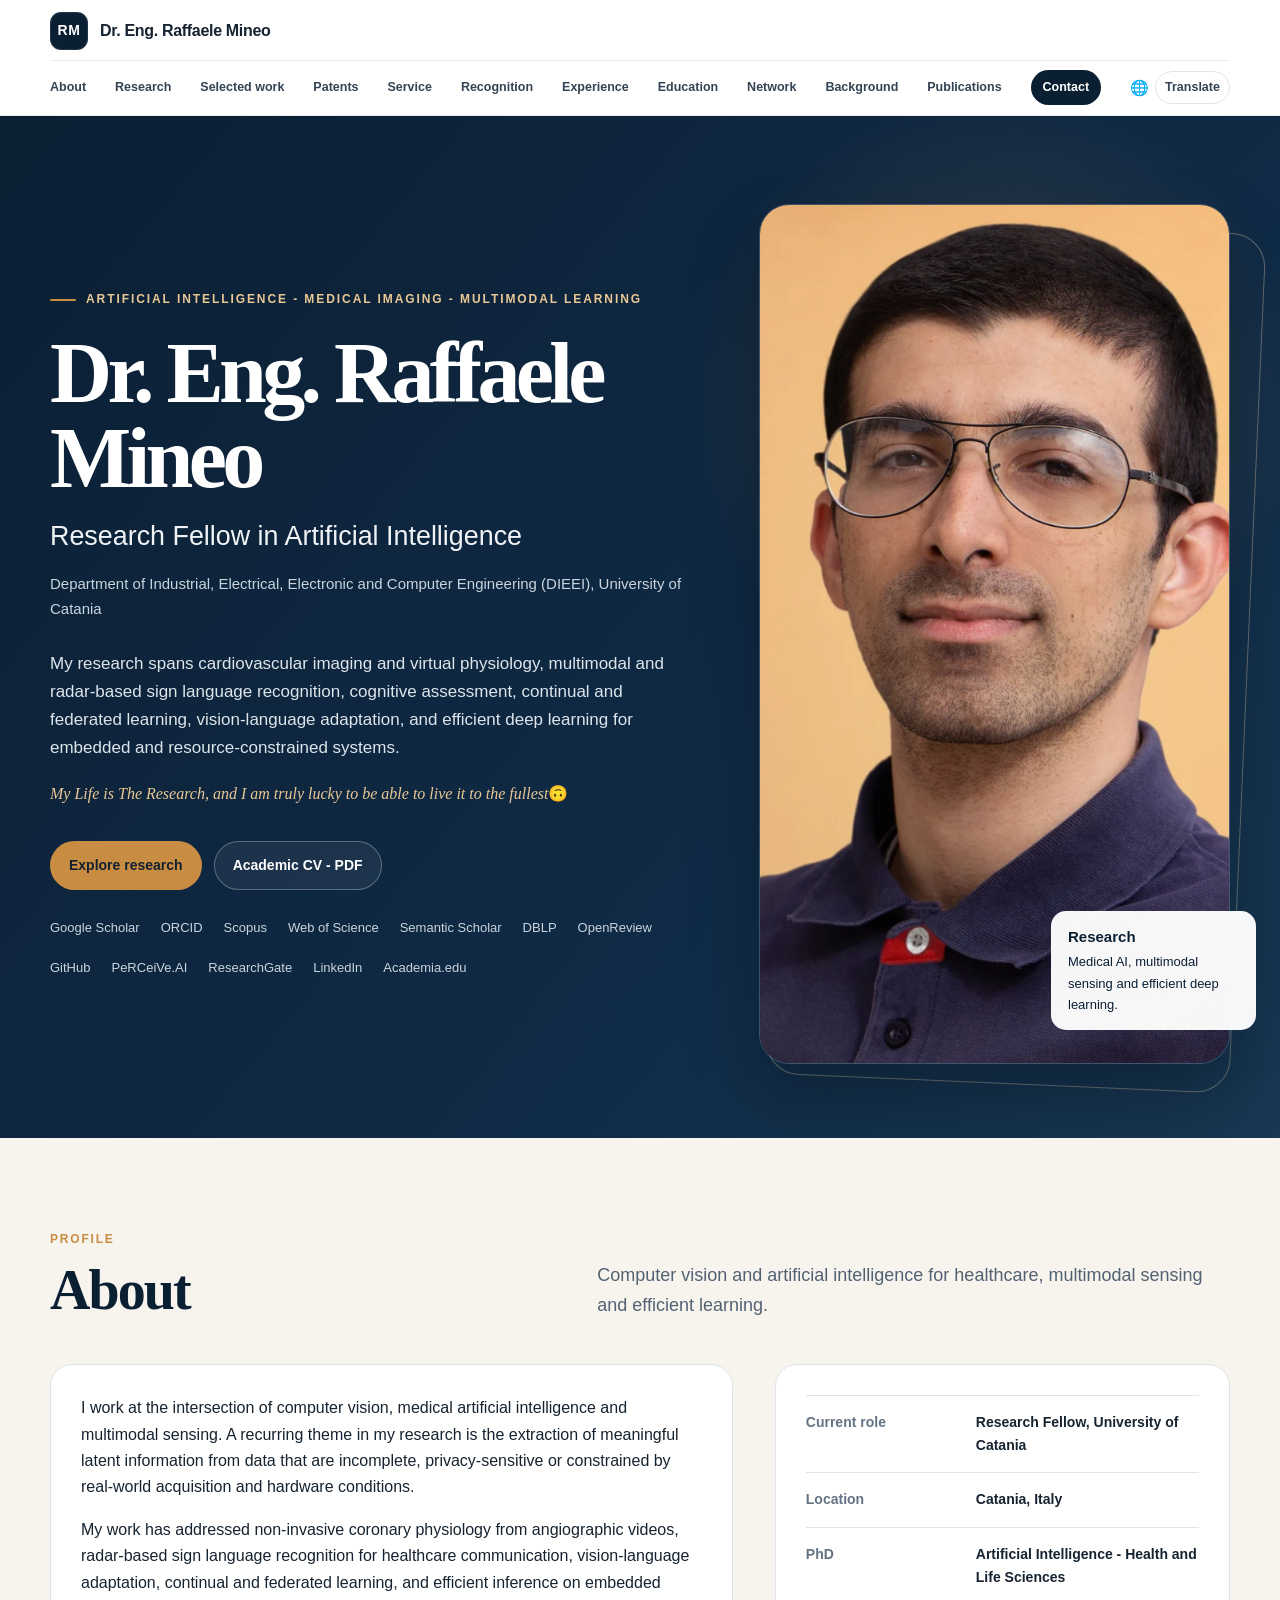
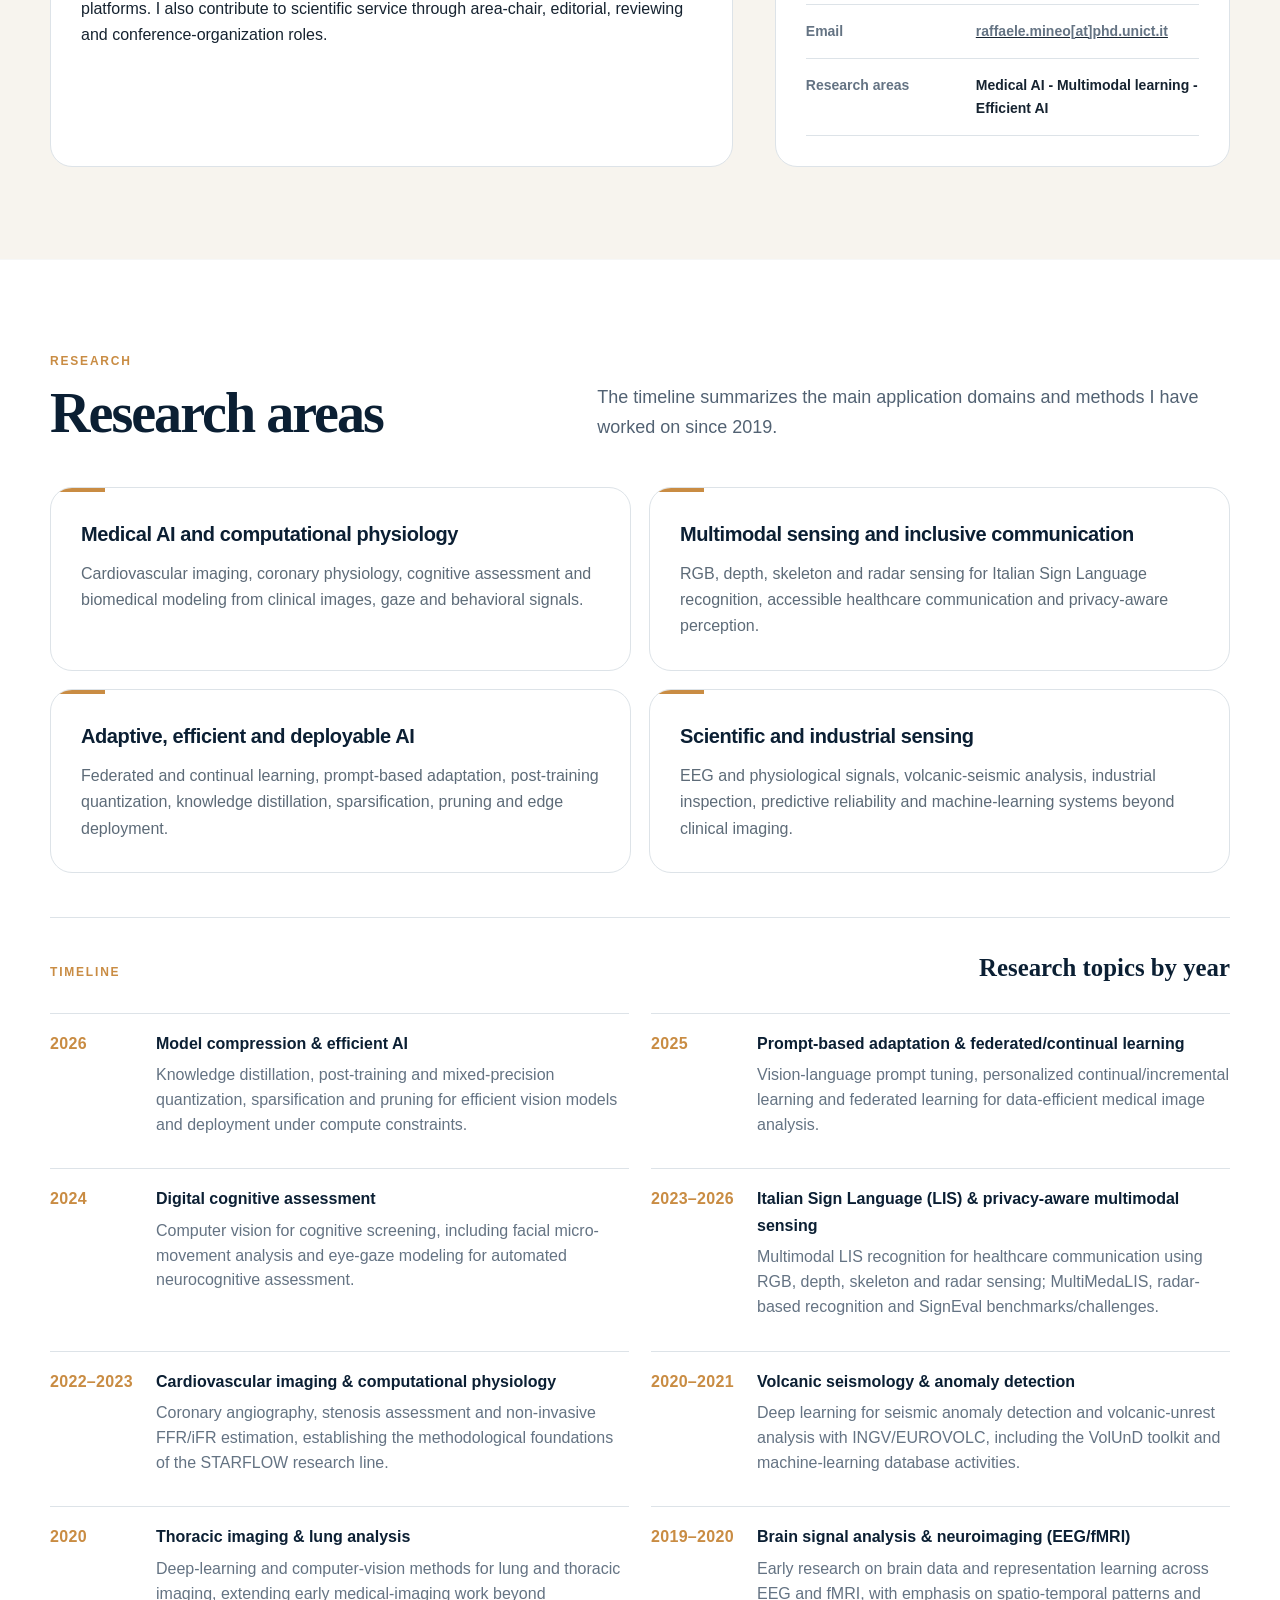
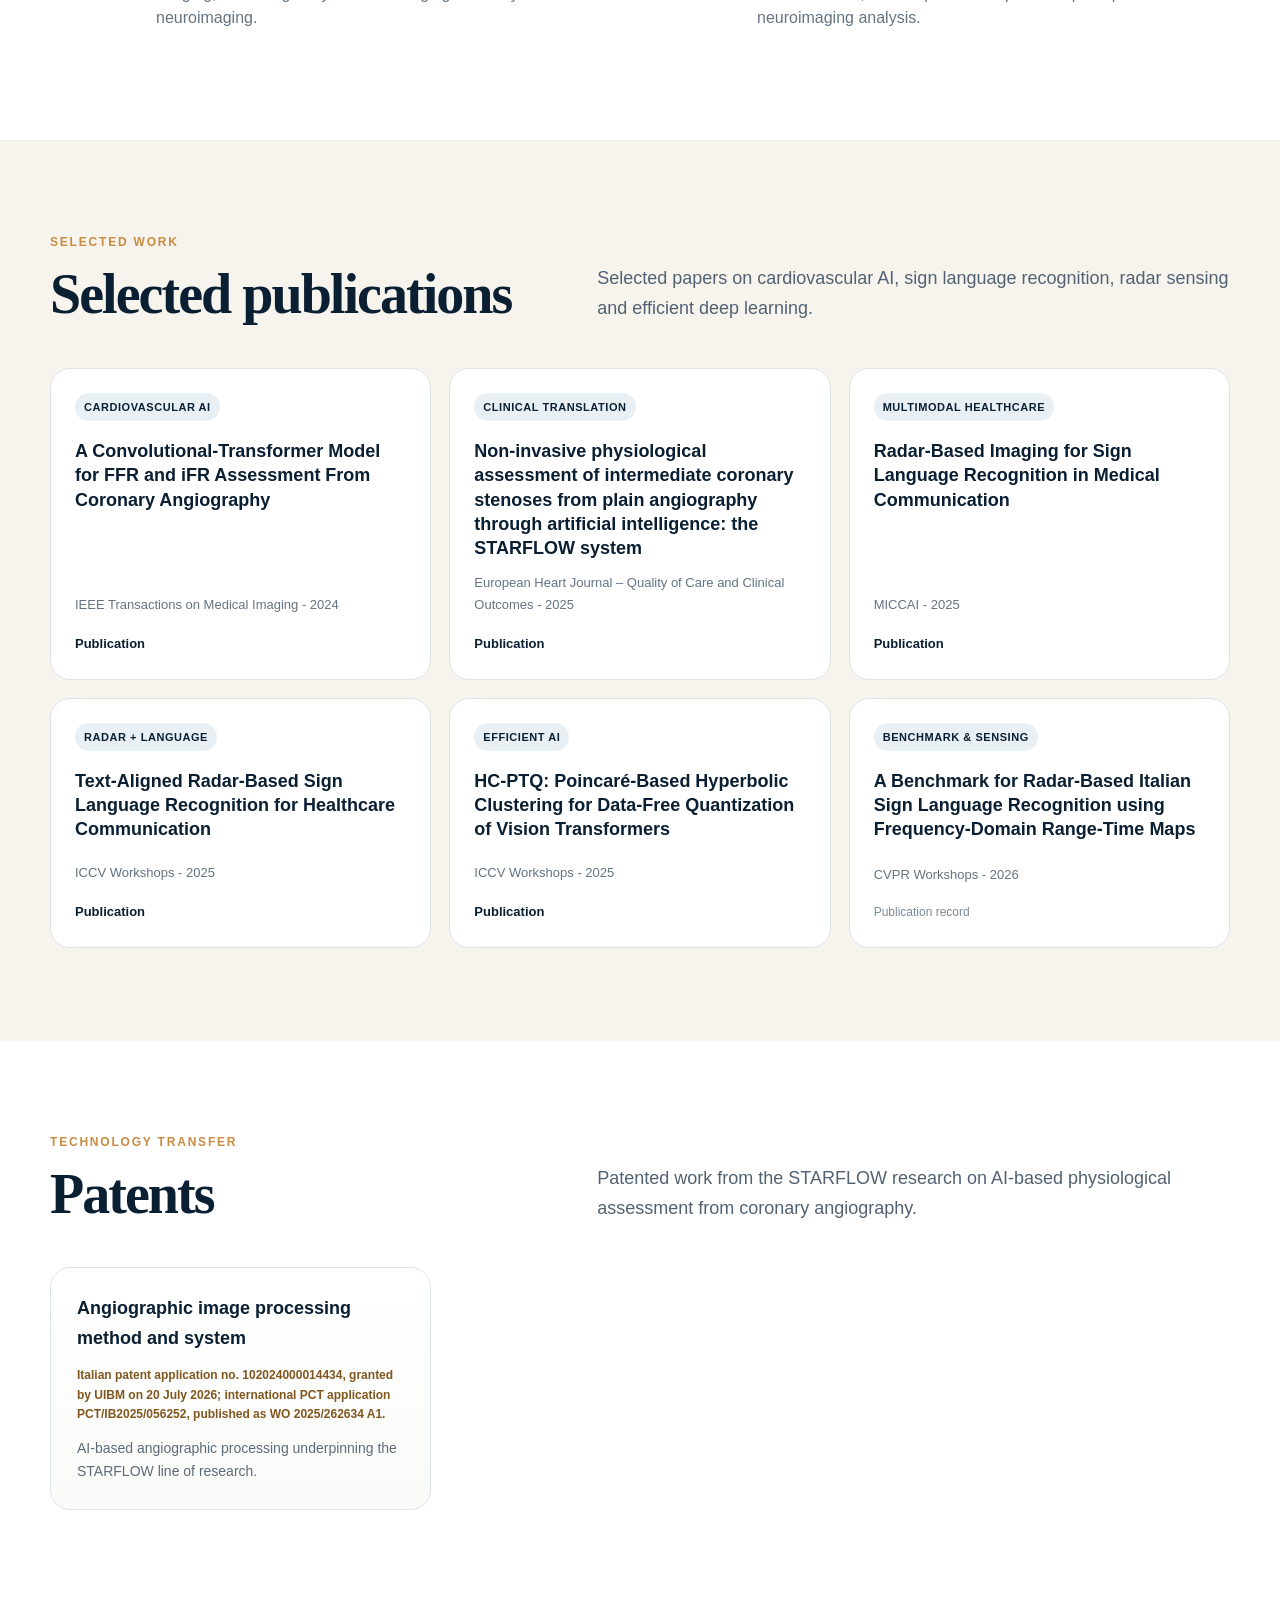
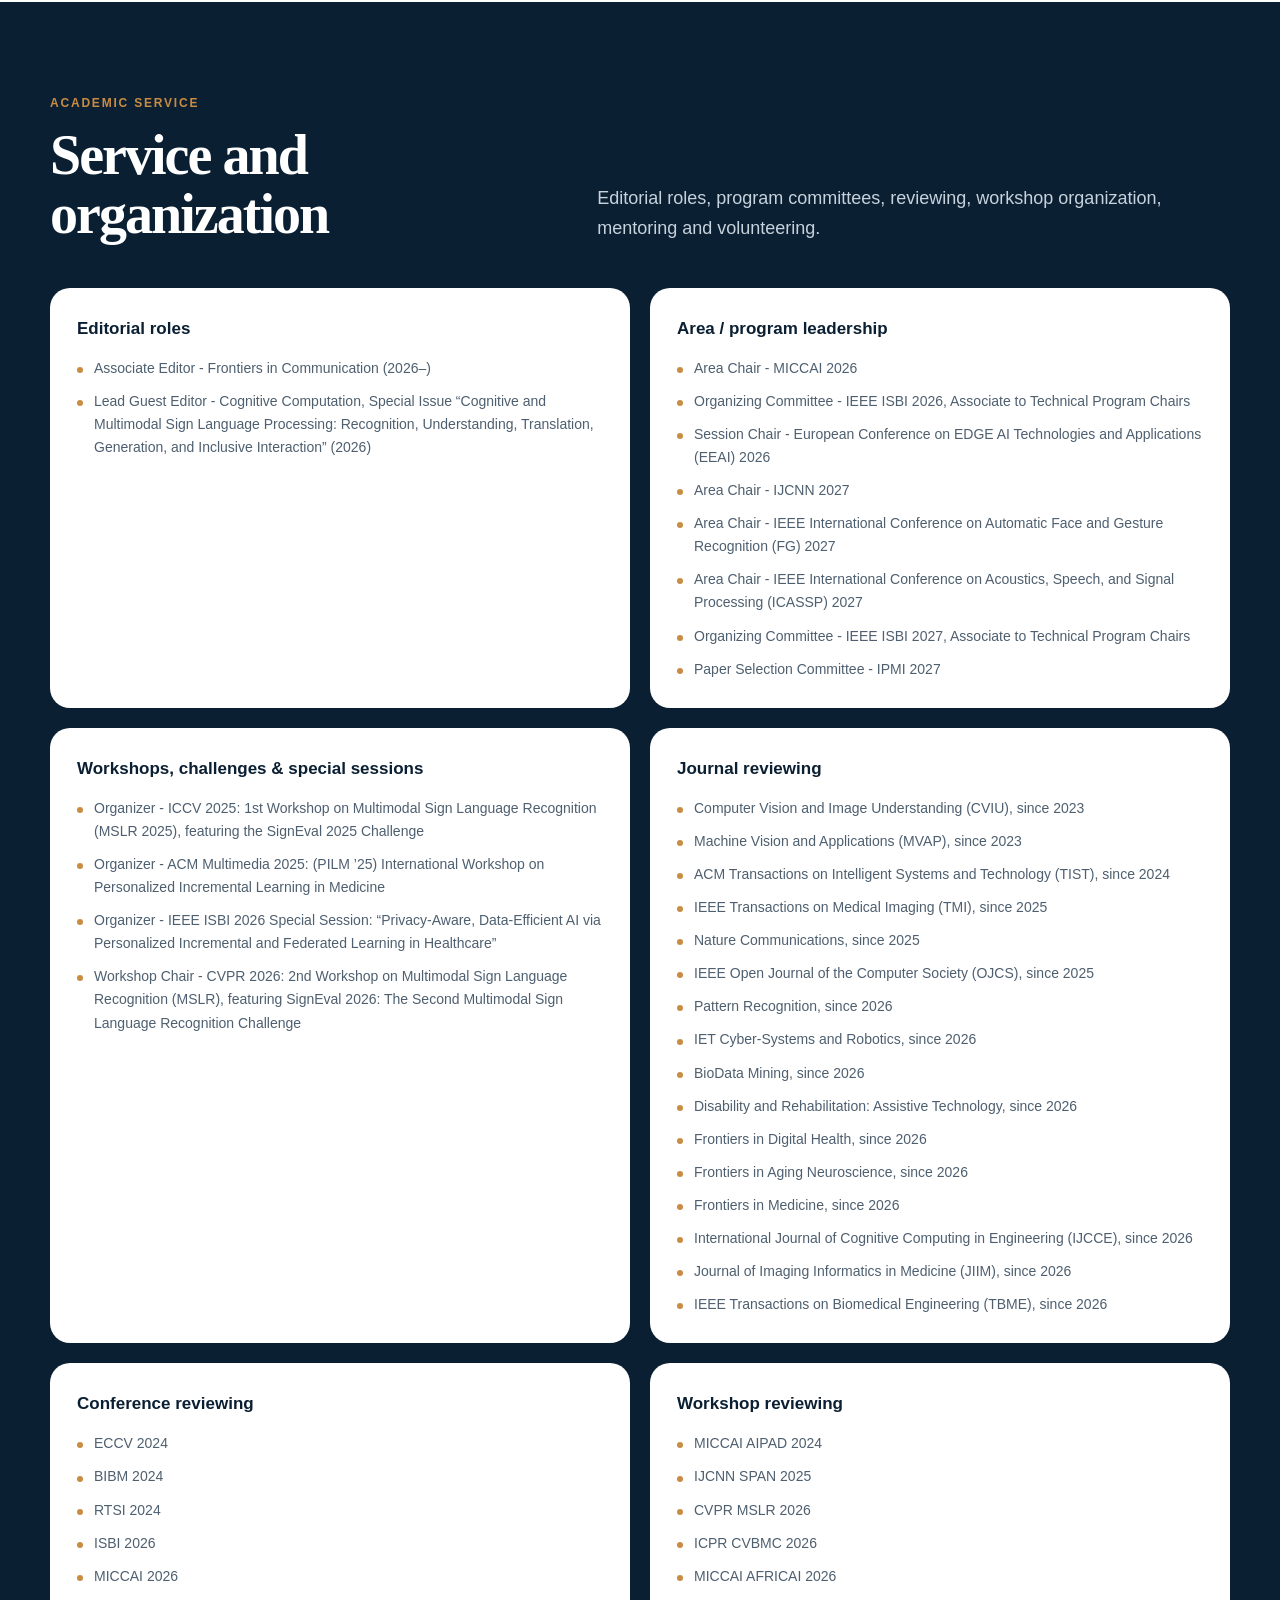
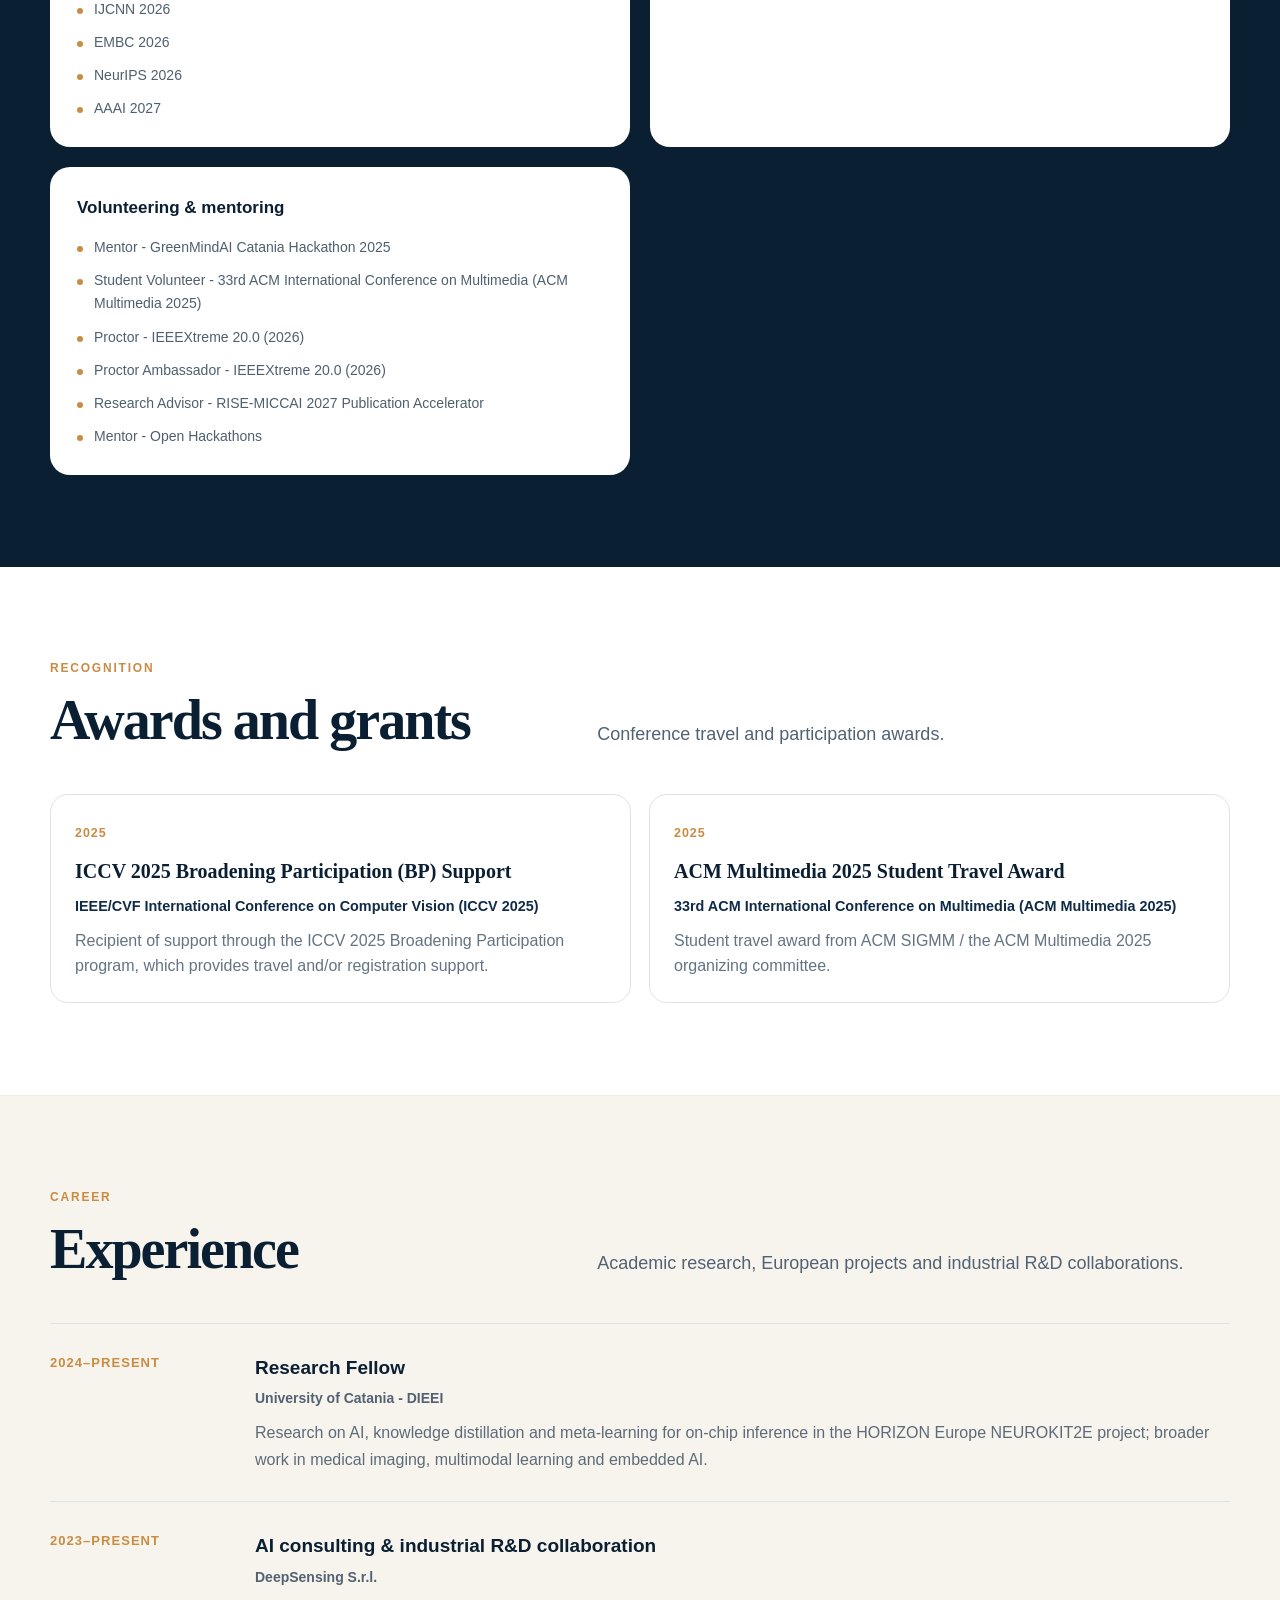
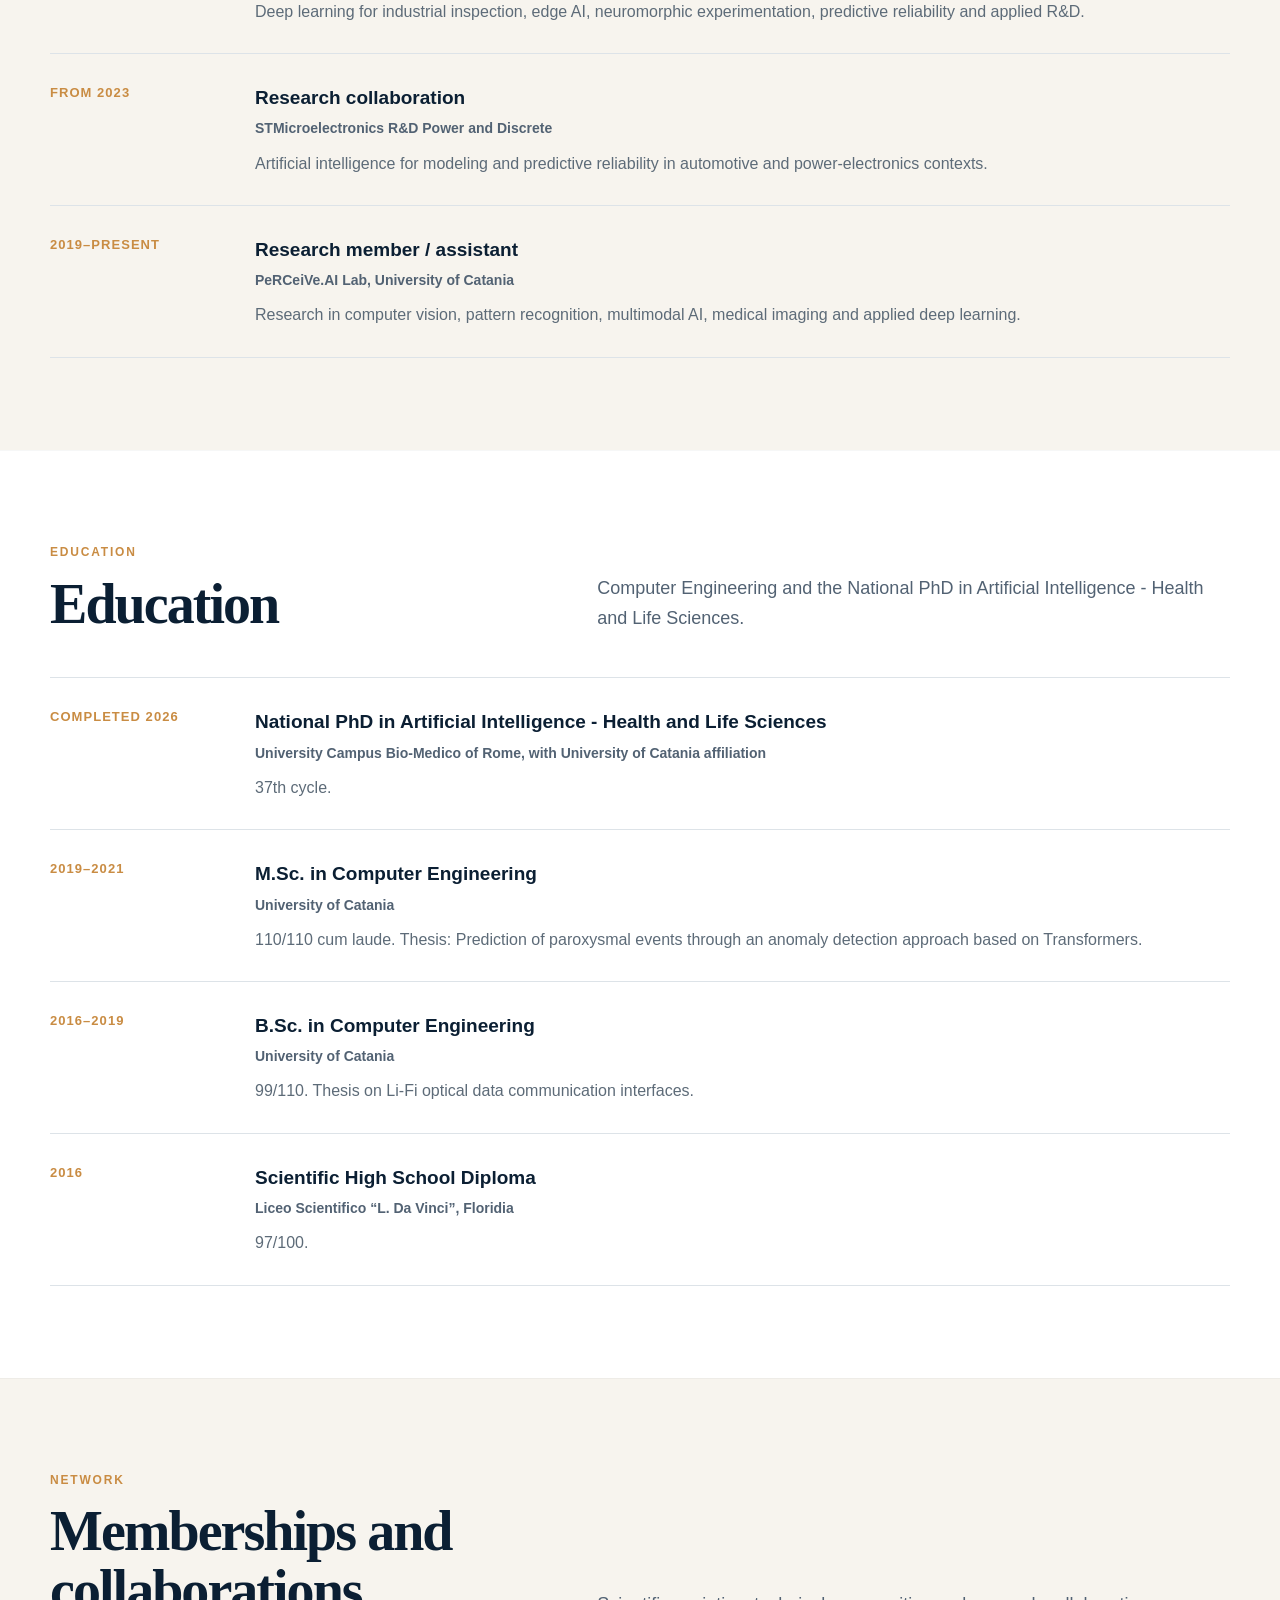
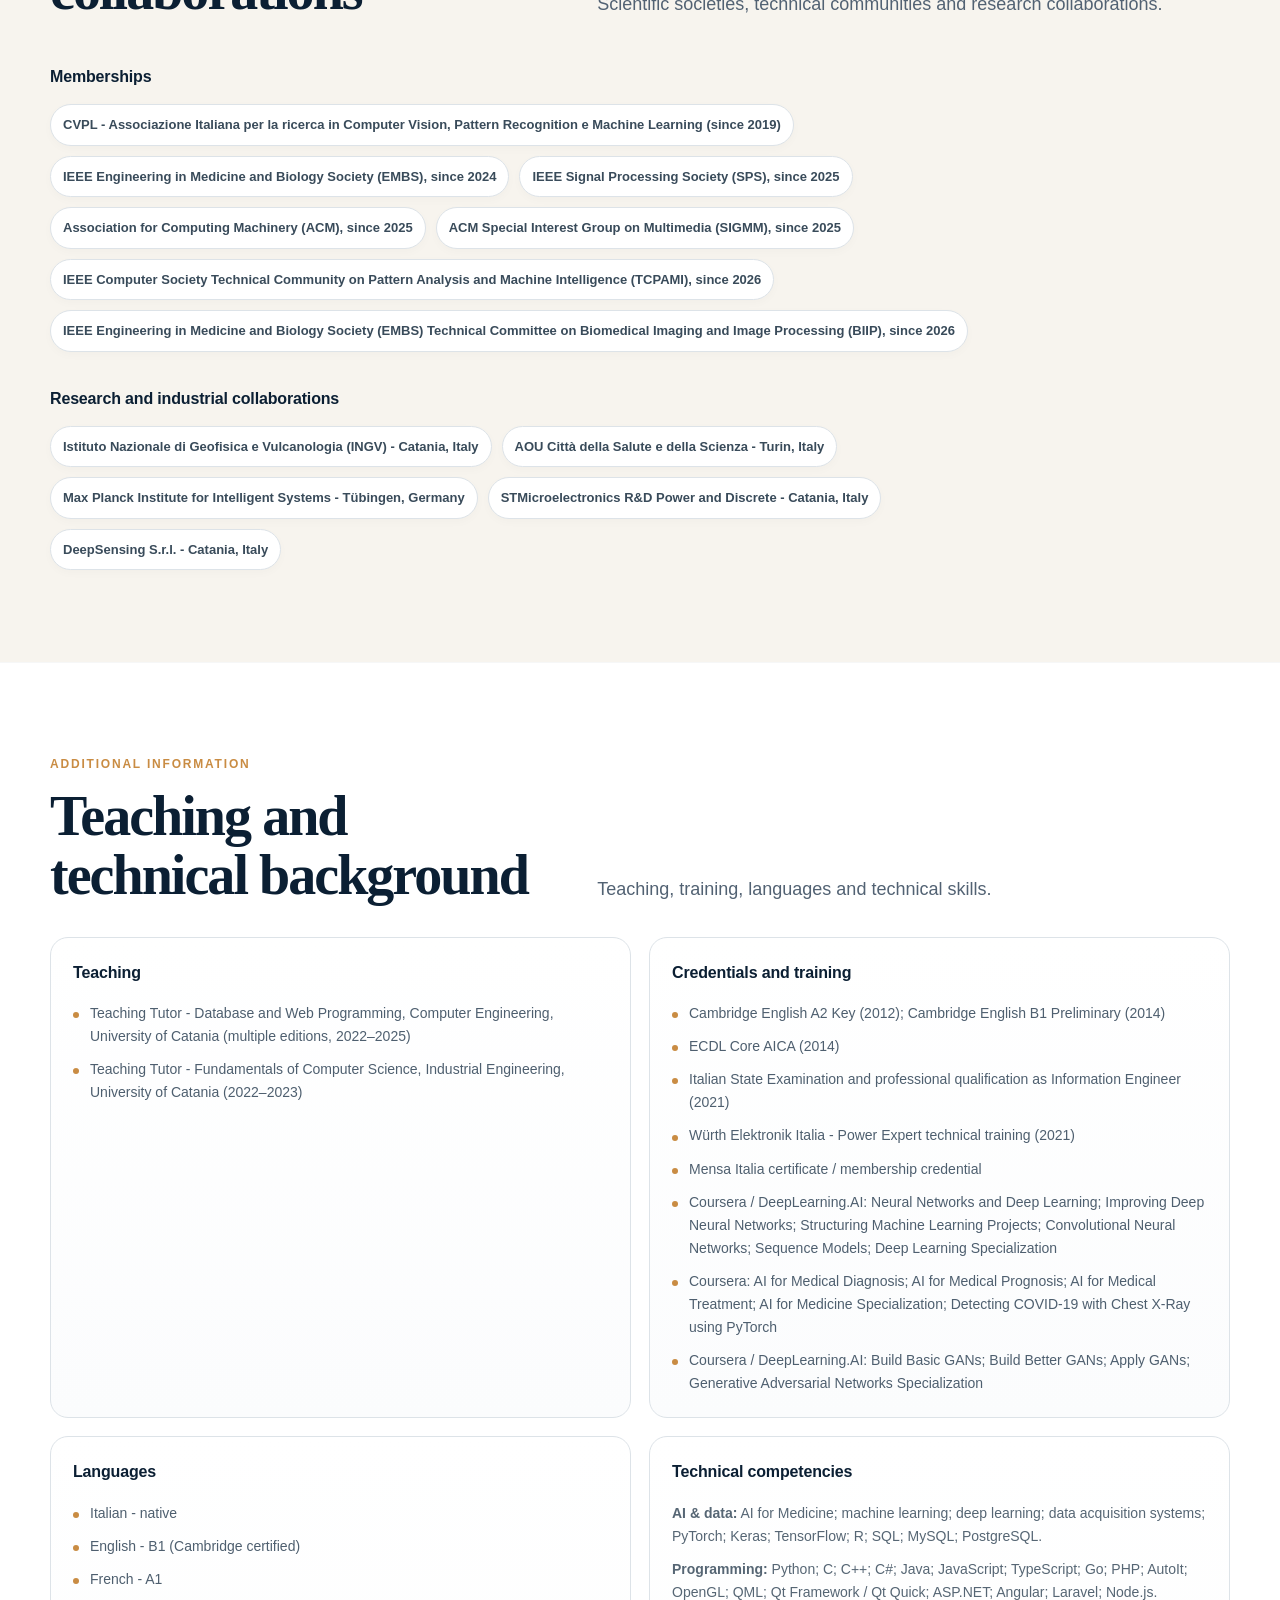
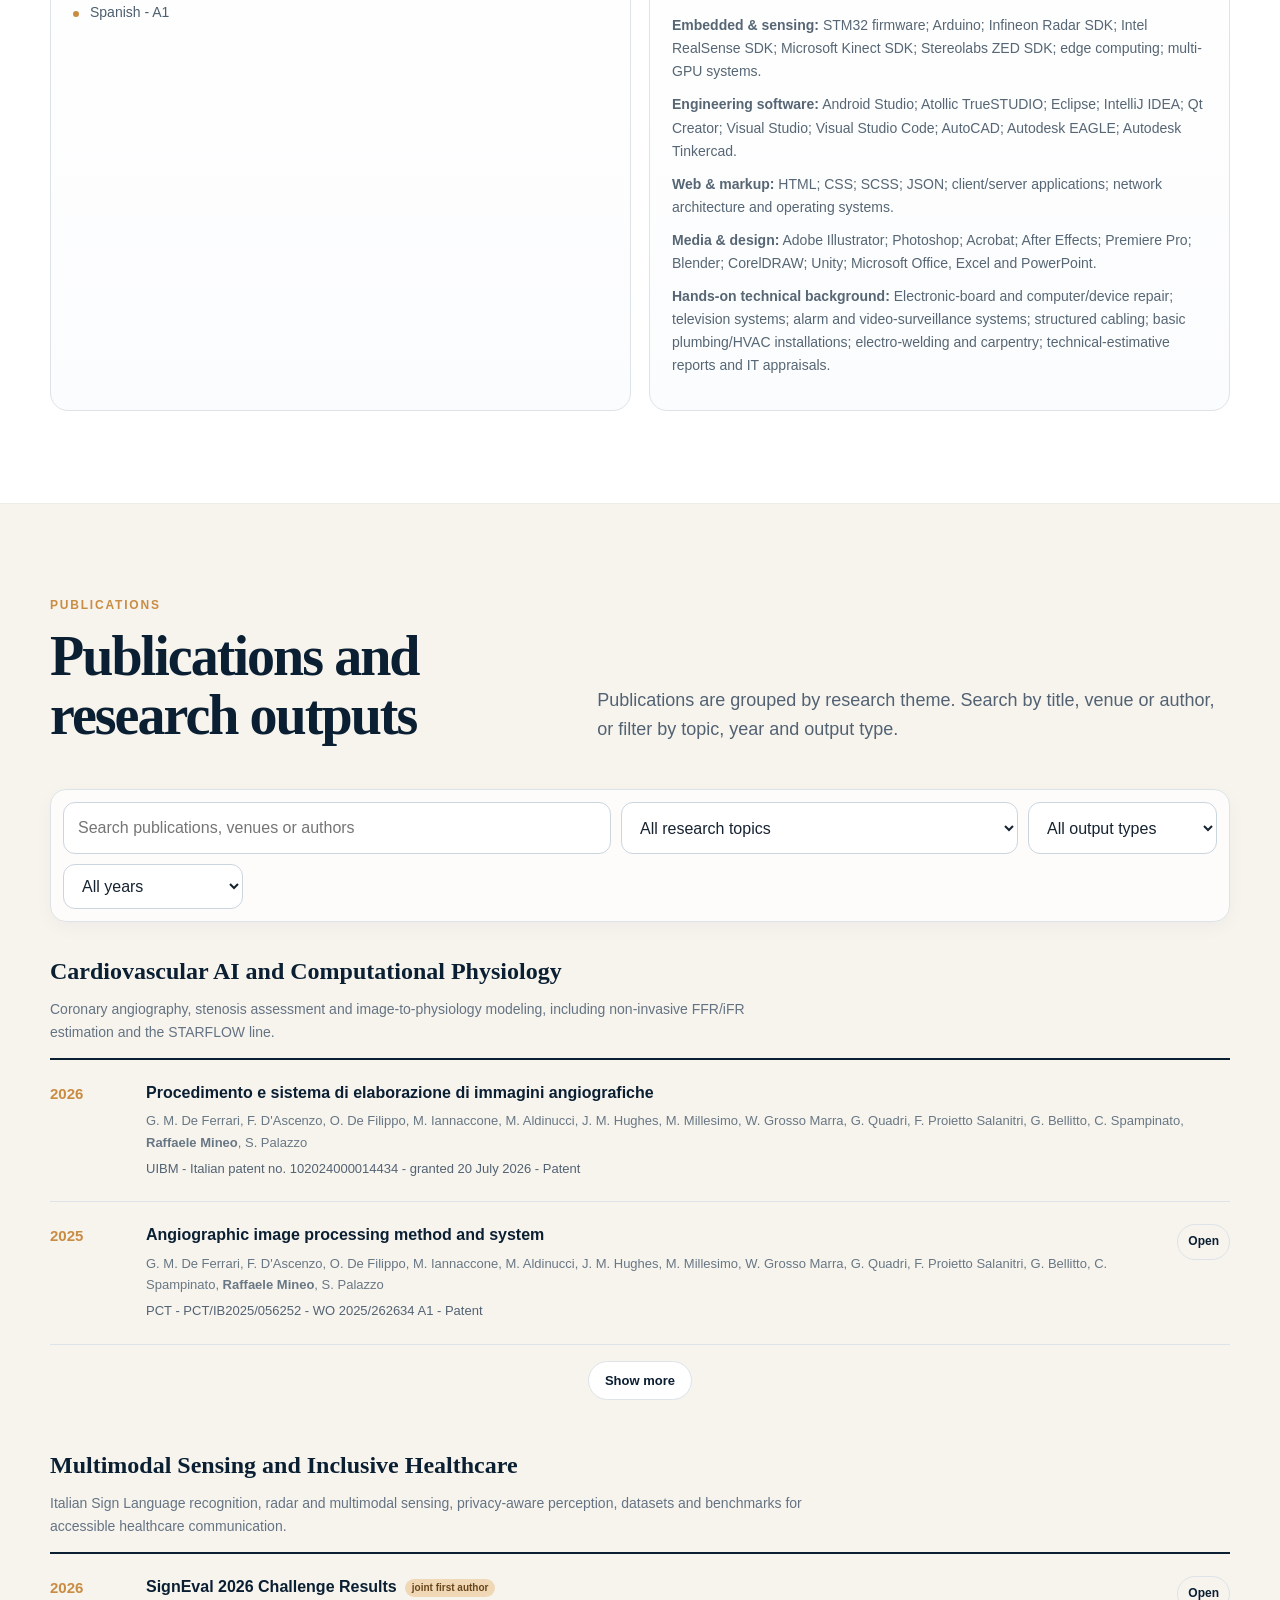
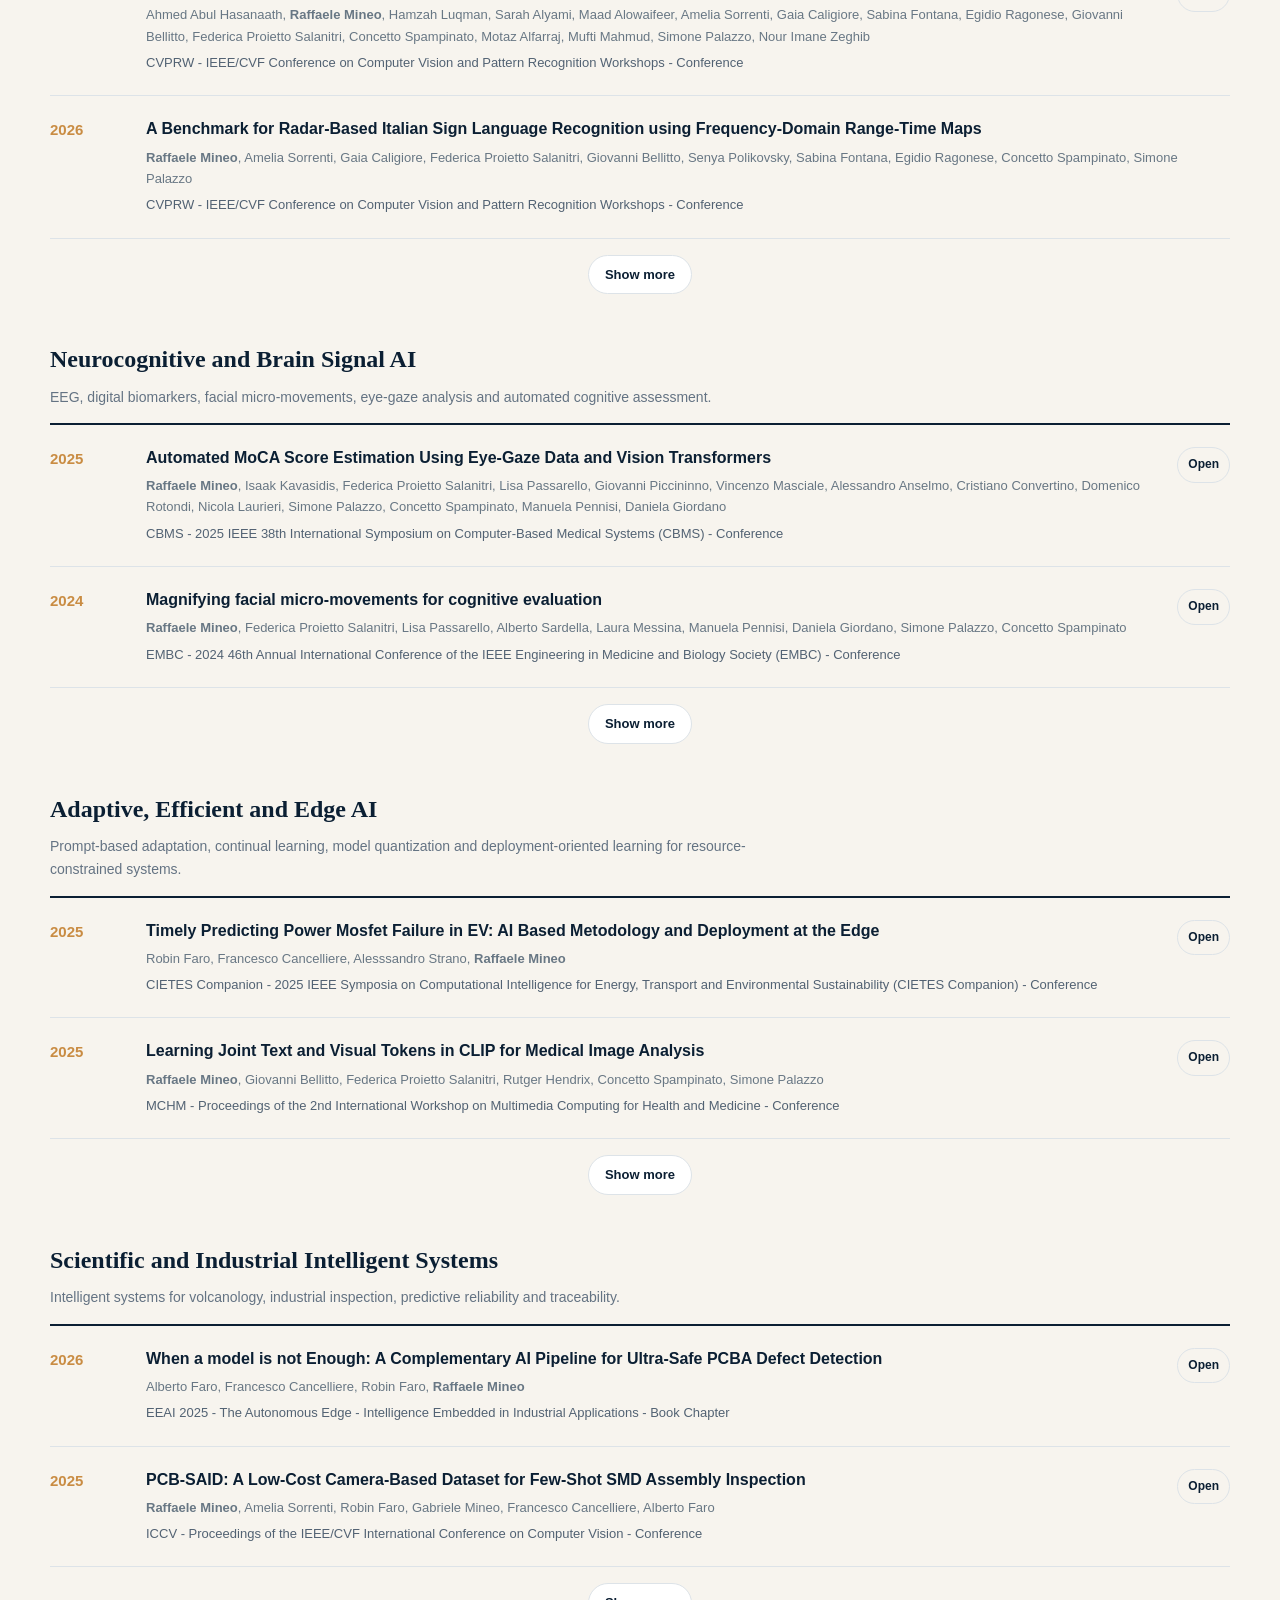
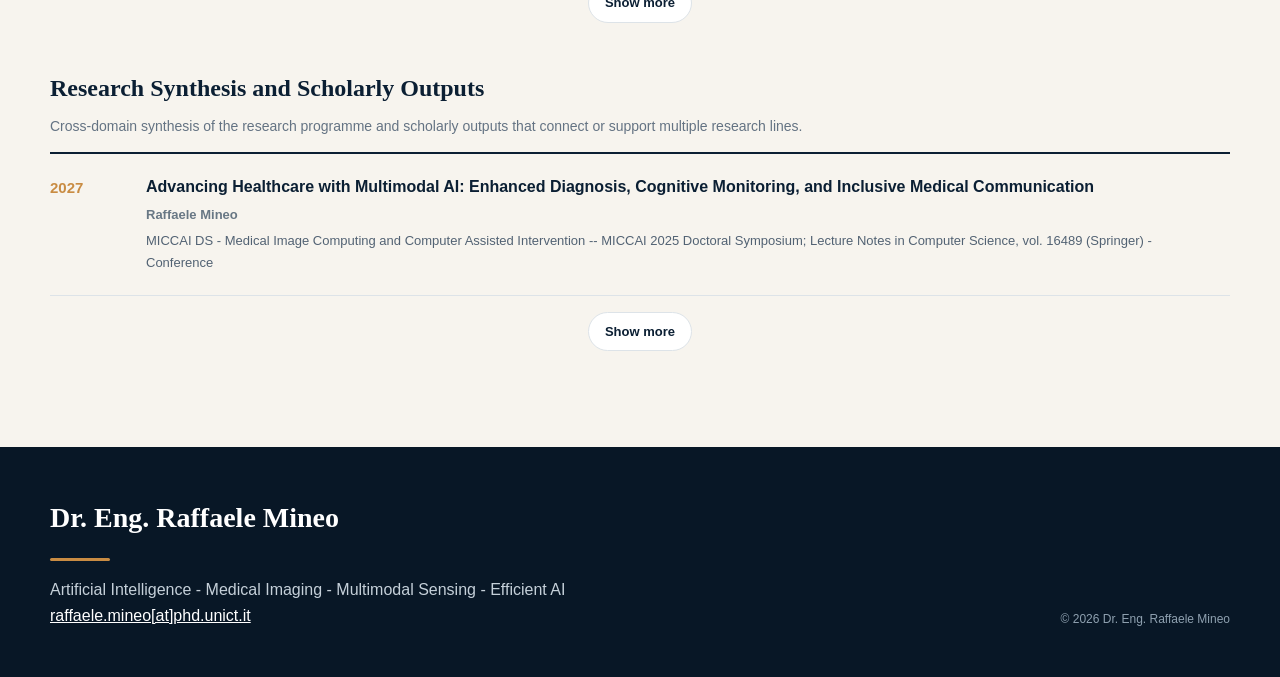
==== commit 6752513d: "Add Frontiers in Aging Neuroscience reviewer service since 2026" ====
--- a/index.html
+++ b/index.html
@@ -45,7 +45,7 @@
       "name": "Raffaele Mineo - Artificial Intelligence Researcher",
       "description": "Academic profile of Dr. Eng. Raffaele Mineo, an artificial intelligence researcher at the University of Catania working on medical imaging, multimodal sensing, sign language recognition, adaptive learning and efficient AI.",
       "inLanguage": "en",
-      "dateModified": "2026-10-28T16:38:00+01:00",
+      "dateModified": "2026-10-28T18:00:00+01:00",
       "mainEntity": {
         "@id": "https://ingraffaelemineo.github.io/#raffaele-mineo"
       },
@@ -285,7 +285,7 @@
       <div><div class="section-kicker">Academic service</div><h2>Service and organization</h2></div>
       <p class="lead">Editorial roles, program committees, reviewing, workshop organization, mentoring and volunteering.</p>
     </div>
-    <div id="serviceGrid" class="service-grid"><section class="service-card"><h3>Editorial roles</h3><ul class="clean-list"><li>Associate Editor - Frontiers in Communication (2026–)</li><li>Lead Guest Editor - Cognitive Computation, Special Issue “Cognitive and Multimodal Sign Language Processing: Recognition, Understanding, Translation, Generation, and Inclusive Interaction” (2026)</li></ul></section><section class="service-card"><h3>Area / program leadership</h3><ul class="clean-list"><li>Area Chair - MICCAI 2026</li><li>Organizing Committee - IEEE ISBI 2026, Associate to Technical Program Chairs</li><li>Session Chair - European Conference on EDGE AI Technologies and Applications (EEAI) 2026</li><li>Area Chair - IJCNN 2027</li><li>Area Chair - IEEE International Conference on Automatic Face and Gesture Recognition (FG) 2027</li><li>Area Chair - IEEE International Conference on Acoustics, Speech, and Signal Processing (ICASSP) 2027</li><li>Organizing Committee - IEEE ISBI 2027, Associate to Technical Program Chairs</li><li>Paper Selection Committee - IPMI 2027</li></ul></section><section class="service-card"><h3>Workshops, challenges &amp; special sessions</h3><ul class="clean-list"><li>Organizer - ICCV 2025: 1st Workshop on Multimodal Sign Language Recognition (MSLR 2025), featuring the SignEval 2025 Challenge</li><li>Organizer - ACM Multimedia 2025: (PILM ’25) International Workshop on Personalized Incremental Learning in Medicine</li><li>Organizer - IEEE ISBI 2026 Special Session: “Privacy-Aware, Data-Efficient AI via Personalized Incremental and Federated Learning in Healthcare”</li><li>Workshop Chair - CVPR 2026: 2nd Workshop on Multimodal Sign Language Recognition (MSLR), featuring SignEval 2026: The Second Multimodal Sign Language Recognition Challenge</li></ul></section><section class="service-card"><h3>Journal reviewing</h3><ul class="clean-list"><li>Computer Vision and Image Understanding (CVIU), since 2023</li><li>Machine Vision and Applications (MVAP), since 2023</li><li>ACM Transactions on Intelligent Systems and Technology (TIST), since 2024</li><li>IEEE Transactions on Medical Imaging (TMI), since 2025</li><li>Nature Communications, since 2025</li><li>IEEE Open Journal of the Computer Society (OJCS), since 2025</li><li>Pattern Recognition, since 2026</li><li>IET Cyber-Systems and Robotics, since 2026</li><li>BioData Mining, since 2026</li><li>Disability and Rehabilitation: Assistive Technology, since 2026</li><li>Frontiers in Digital Health, since 2026</li><li>Frontiers in Medicine, since 2026</li><li>International Journal of Cognitive Computing in Engineering (IJCCE), since 2026</li><li>Journal of Imaging Informatics in Medicine (JIIM), since 2026</li><li>IEEE Transactions on Biomedical Engineering (TBME), since 2026</li></ul></section><section class="service-card"><h3>Conference reviewing</h3><ul class="clean-list"><li>ECCV 2024</li><li>BIBM 2024</li><li>RTSI 2024</li><li>ISBI 2026</li><li>MICCAI 2026</li><li>IJCNN 2026</li><li>EMBC 2026</li><li>NeurIPS 2026</li><li>AAAI 2027</li></ul></section><section class="service-card"><h3>Workshop reviewing</h3><ul class="clean-list"><li>MICCAI AIPAD 2024</li><li>IJCNN SPAN 2025</li><li>CVPR MSLR 2026</li><li>ICPR CVBMC 2026</li><li>MICCAI AFRICAI 2026</li></ul></section><section class="service-card"><h3>Volunteering &amp; mentoring</h3><ul class="clean-list"><li>Mentor - GreenMindAI Catania Hackathon 2025</li><li>Student Volunteer - 33rd ACM International Conference on Multimedia (ACM Multimedia 2025)</li><li>Proctor - IEEEXtreme 20.0 (2026)</li><li>Proctor Ambassador - IEEEXtreme 20.0 (2026)</li><li>Research Advisor - RISE-MICCAI 2027 Publication Accelerator</li><li>Mentor - Open Hackathons</li></ul></section></div>
+    <div id="serviceGrid" class="service-grid"><section class="service-card"><h3>Editorial roles</h3><ul class="clean-list"><li>Associate Editor - Frontiers in Communication (2026–)</li><li>Lead Guest Editor - Cognitive Computation, Special Issue “Cognitive and Multimodal Sign Language Processing: Recognition, Understanding, Translation, Generation, and Inclusive Interaction” (2026)</li></ul></section><section class="service-card"><h3>Area / program leadership</h3><ul class="clean-list"><li>Area Chair - MICCAI 2026</li><li>Organizing Committee - IEEE ISBI 2026, Associate to Technical Program Chairs</li><li>Session Chair - European Conference on EDGE AI Technologies and Applications (EEAI) 2026</li><li>Area Chair - IJCNN 2027</li><li>Area Chair - IEEE International Conference on Automatic Face and Gesture Recognition (FG) 2027</li><li>Area Chair - IEEE International Conference on Acoustics, Speech, and Signal Processing (ICASSP) 2027</li><li>Organizing Committee - IEEE ISBI 2027, Associate to Technical Program Chairs</li><li>Paper Selection Committee - IPMI 2027</li></ul></section><section class="service-card"><h3>Workshops, challenges &amp; special sessions</h3><ul class="clean-list"><li>Organizer - ICCV 2025: 1st Workshop on Multimodal Sign Language Recognition (MSLR 2025), featuring the SignEval 2025 Challenge</li><li>Organizer - ACM Multimedia 2025: (PILM ’25) International Workshop on Personalized Incremental Learning in Medicine</li><li>Organizer - IEEE ISBI 2026 Special Session: “Privacy-Aware, Data-Efficient AI via Personalized Incremental and Federated Learning in Healthcare”</li><li>Workshop Chair - CVPR 2026: 2nd Workshop on Multimodal Sign Language Recognition (MSLR), featuring SignEval 2026: The Second Multimodal Sign Language Recognition Challenge</li></ul></section><section class="service-card"><h3>Journal reviewing</h3><ul class="clean-list"><li>Computer Vision and Image Understanding (CVIU), since 2023</li><li>Machine Vision and Applications (MVAP), since 2023</li><li>ACM Transactions on Intelligent Systems and Technology (TIST), since 2024</li><li>IEEE Transactions on Medical Imaging (TMI), since 2025</li><li>Nature Communications, since 2025</li><li>IEEE Open Journal of the Computer Society (OJCS), since 2025</li><li>Pattern Recognition, since 2026</li><li>IET Cyber-Systems and Robotics, since 2026</li><li>BioData Mining, since 2026</li><li>Disability and Rehabilitation: Assistive Technology, since 2026</li><li>Frontiers in Digital Health, since 2026</li><li>Frontiers in Aging Neuroscience, since 2026</li><li>Frontiers in Medicine, since 2026</li><li>International Journal of Cognitive Computing in Engineering (IJCCE), since 2026</li><li>Journal of Imaging Informatics in Medicine (JIIM), since 2026</li><li>IEEE Transactions on Biomedical Engineering (TBME), since 2026</li></ul></section><section class="service-card"><h3>Conference reviewing</h3><ul class="clean-list"><li>ECCV 2024</li><li>BIBM 2024</li><li>RTSI 2024</li><li>ISBI 2026</li><li>MICCAI 2026</li><li>IJCNN 2026</li><li>EMBC 2026</li><li>NeurIPS 2026</li><li>AAAI 2027</li></ul></section><section class="service-card"><h3>Workshop reviewing</h3><ul class="clean-list"><li>MICCAI AIPAD 2024</li><li>IJCNN SPAN 2025</li><li>CVPR MSLR 2026</li><li>ICPR CVBMC 2026</li><li>MICCAI AFRICAI 2026</li></ul></section><section class="service-card"><h3>Volunteering &amp; mentoring</h3><ul class="clean-list"><li>Mentor - GreenMindAI Catania Hackathon 2025</li><li>Student Volunteer - 33rd ACM International Conference on Multimedia (ACM Multimedia 2025)</li><li>Proctor - IEEEXtreme 20.0 (2026)</li><li>Proctor Ambassador - IEEEXtreme 20.0 (2026)</li><li>Research Advisor - RISE-MICCAI 2027 Publication Accelerator</li><li>Mentor - Open Hackathons</li></ul></section></div>
   </div>
 </section>
 
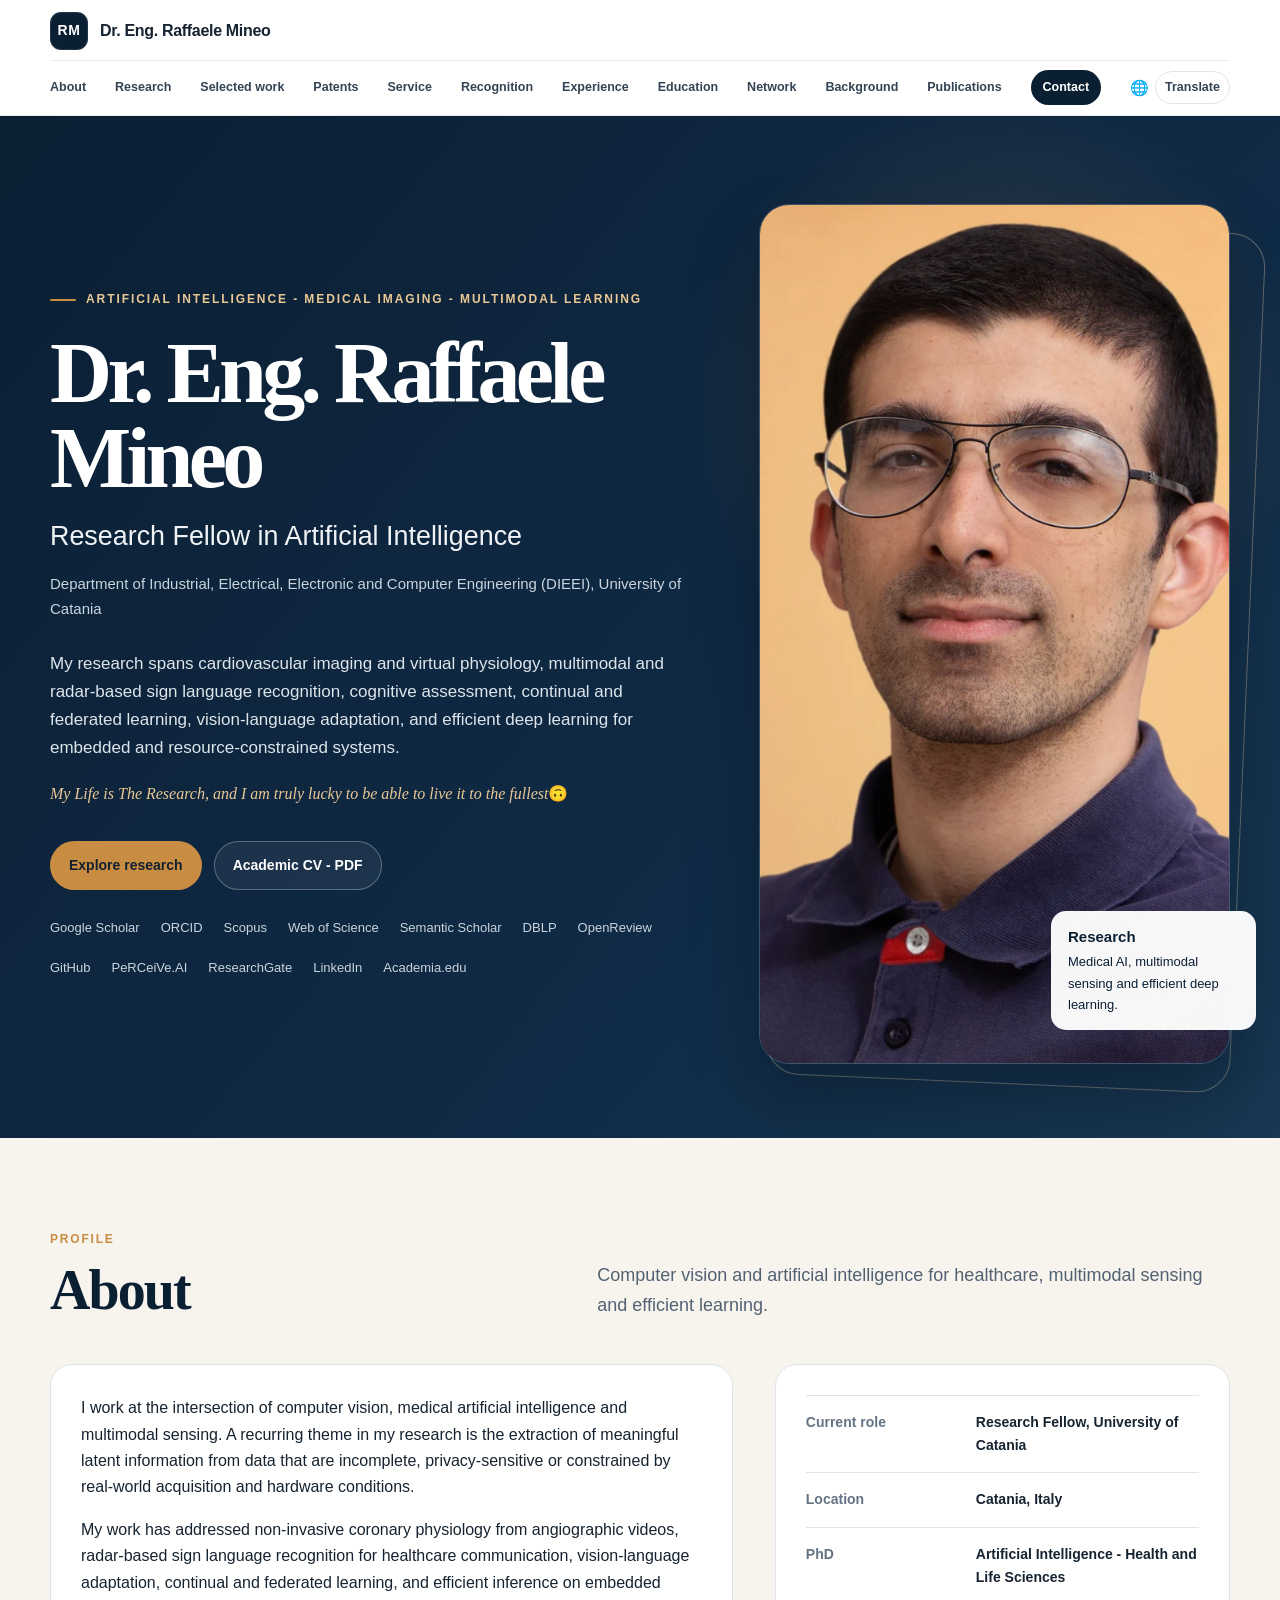
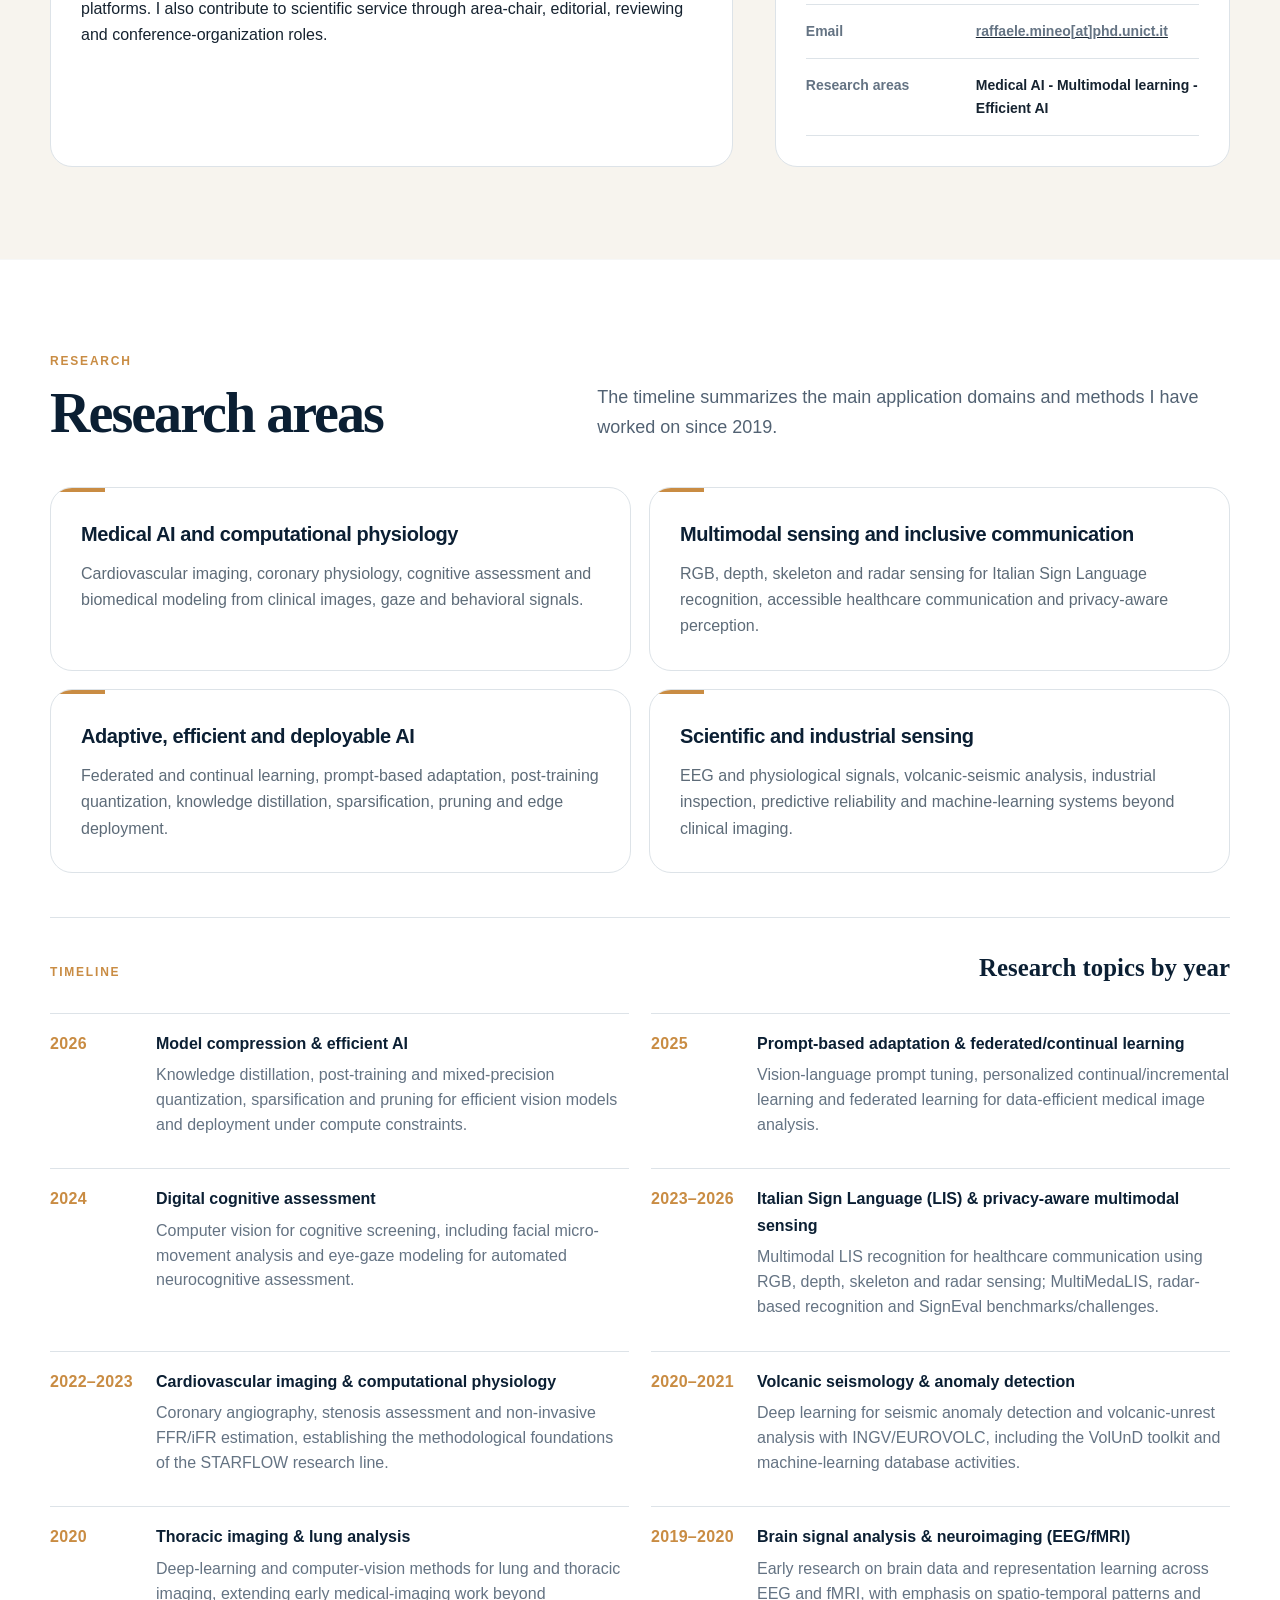
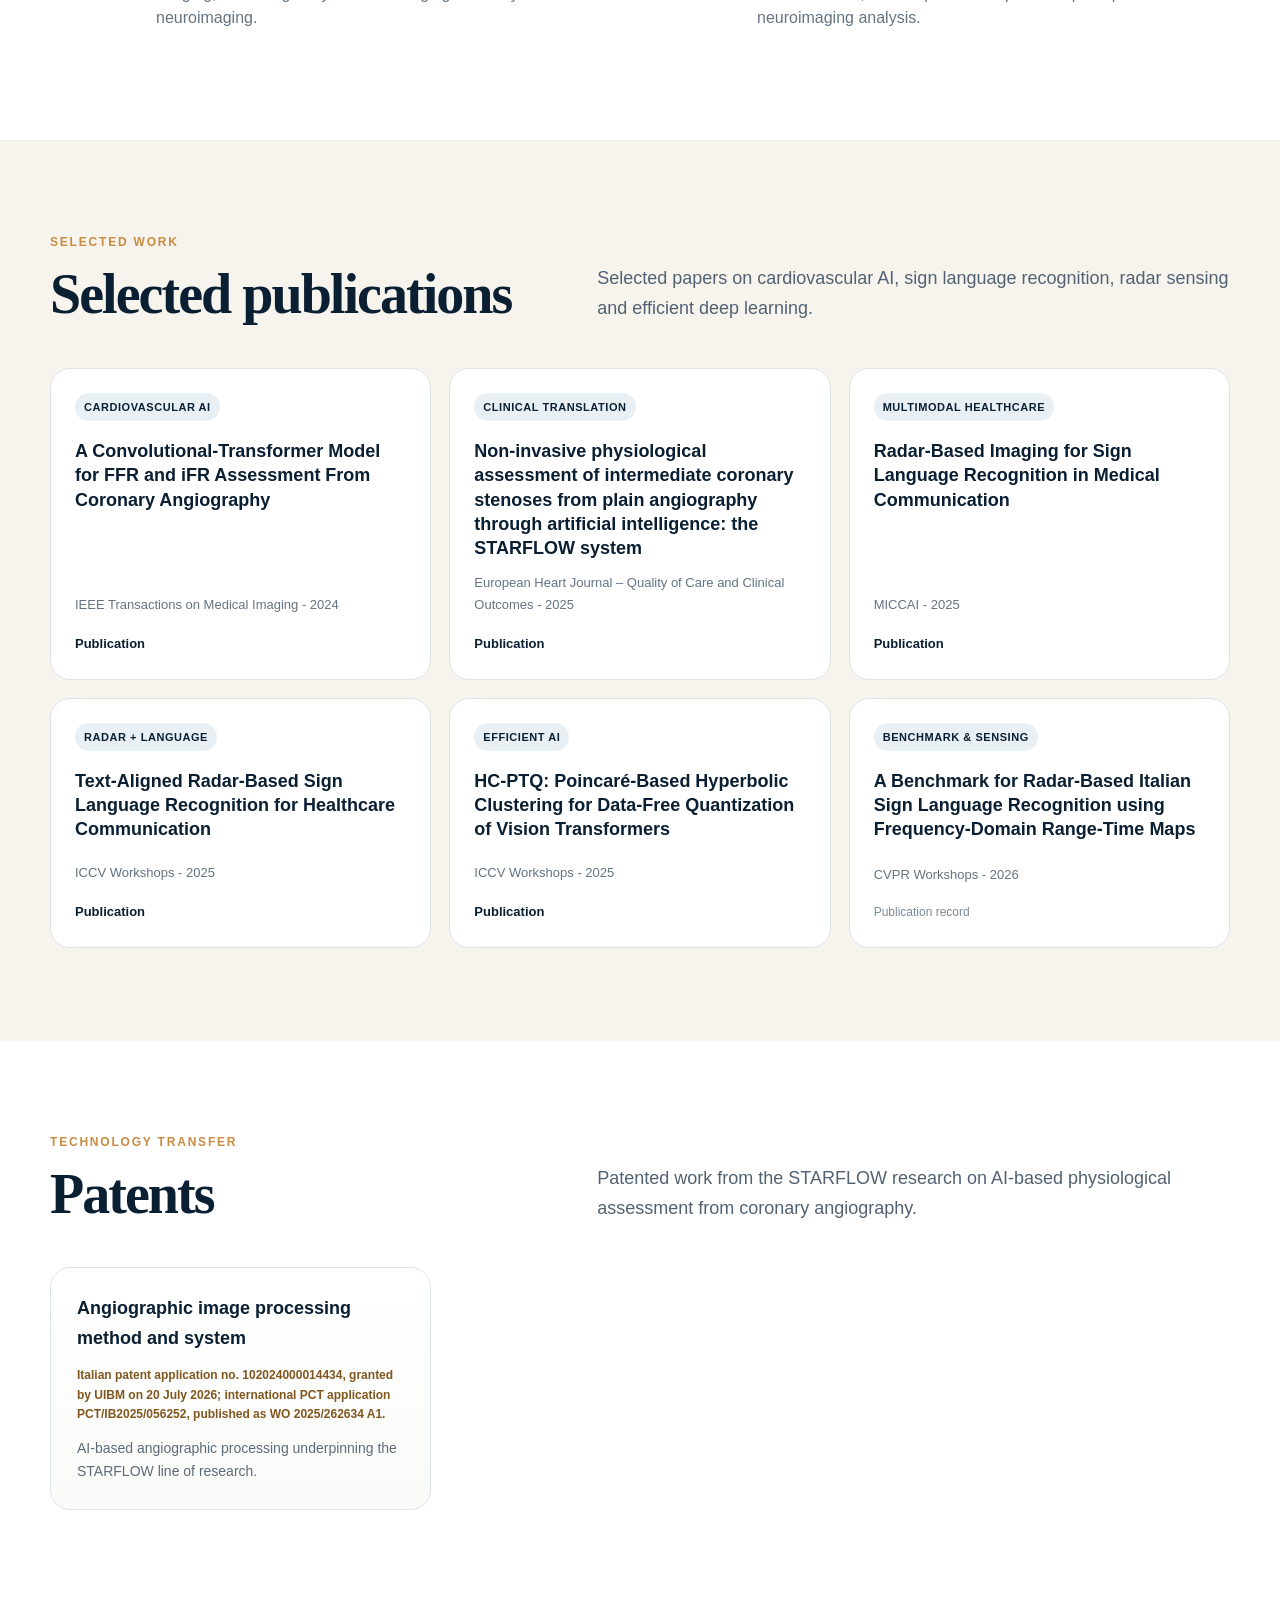
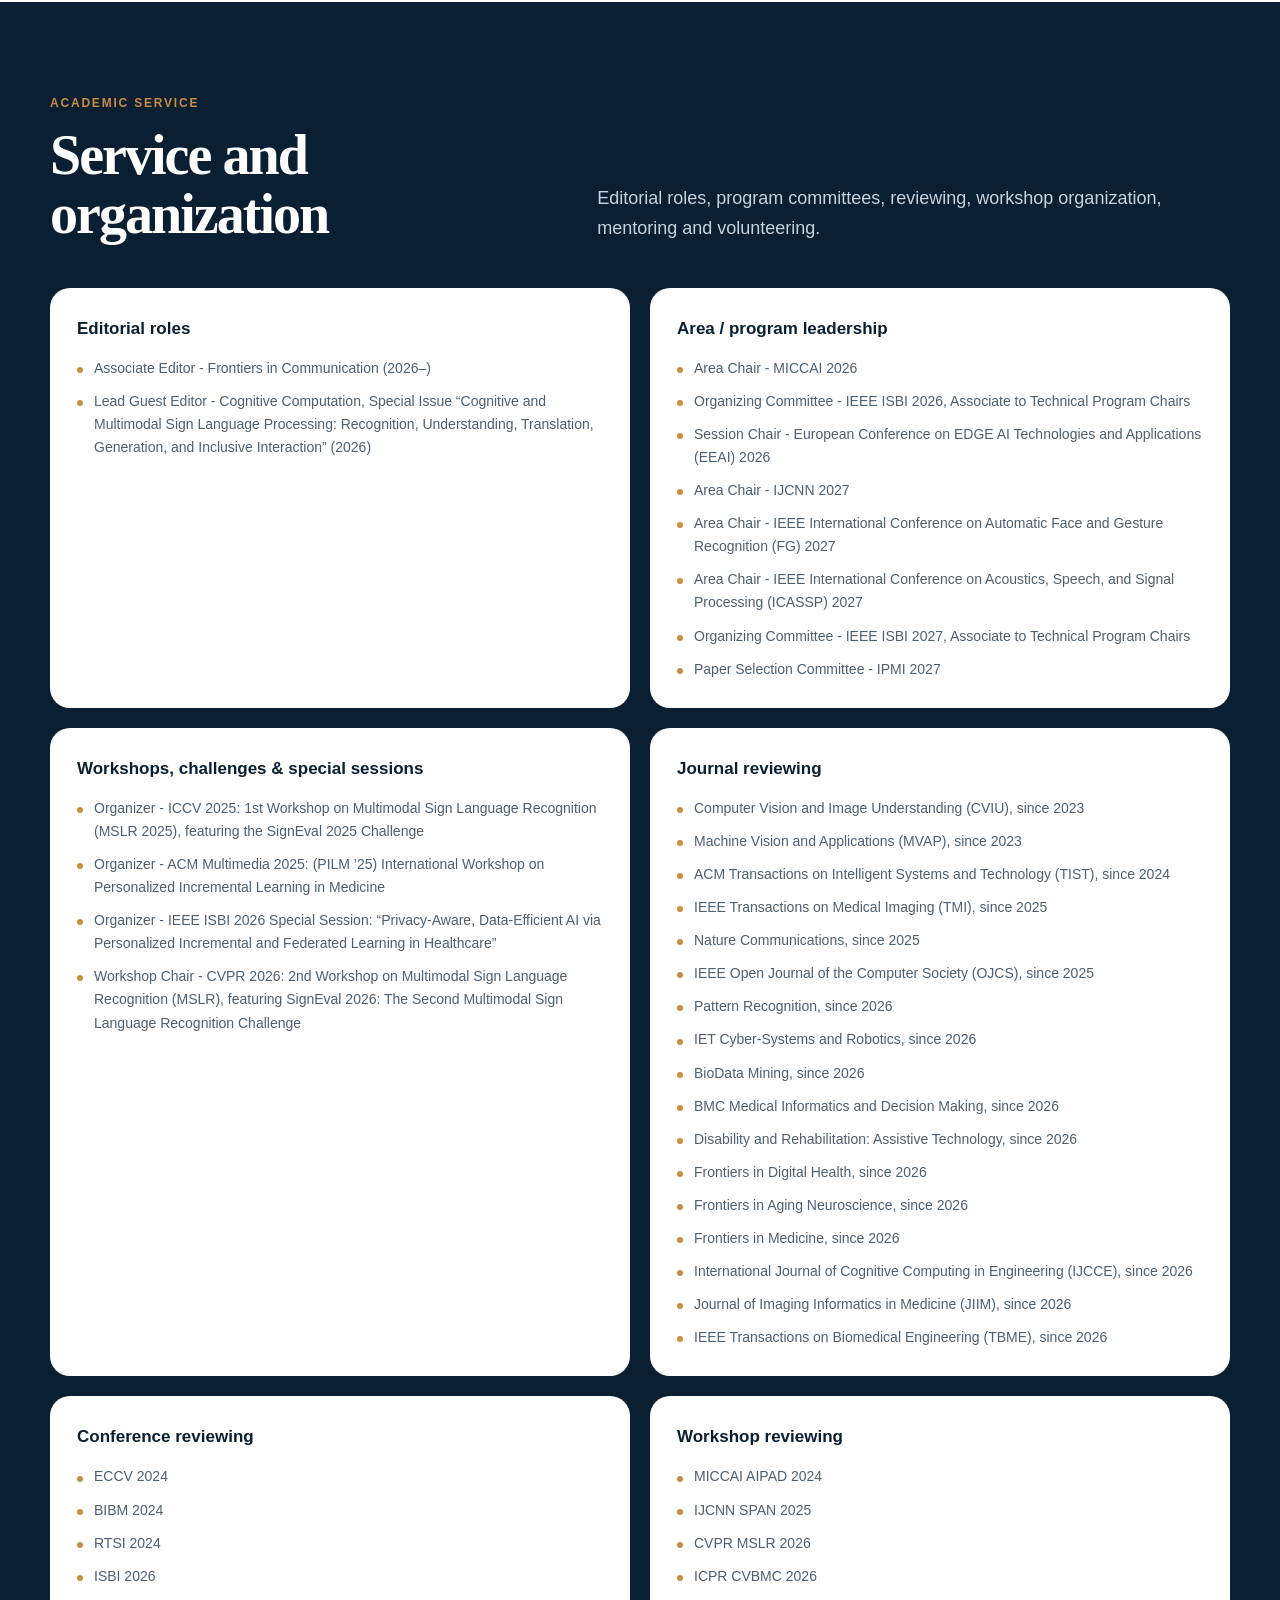
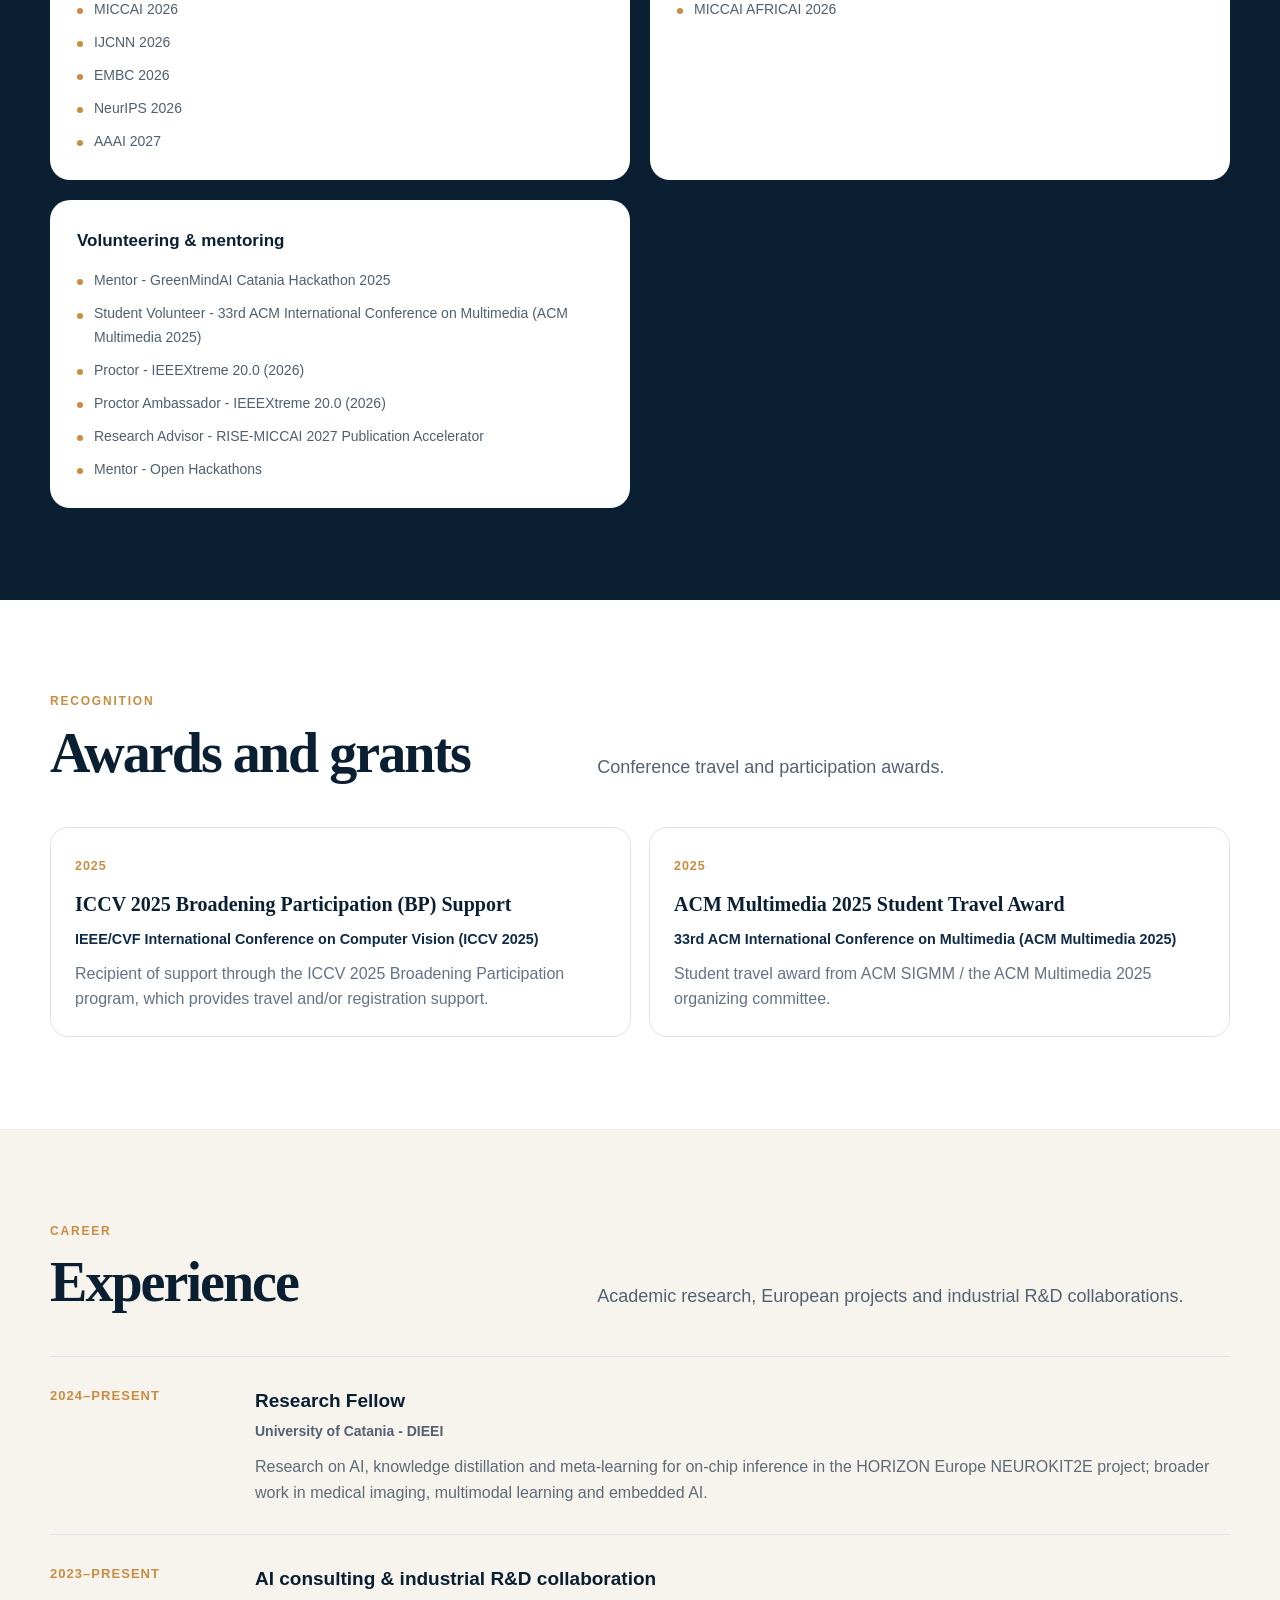
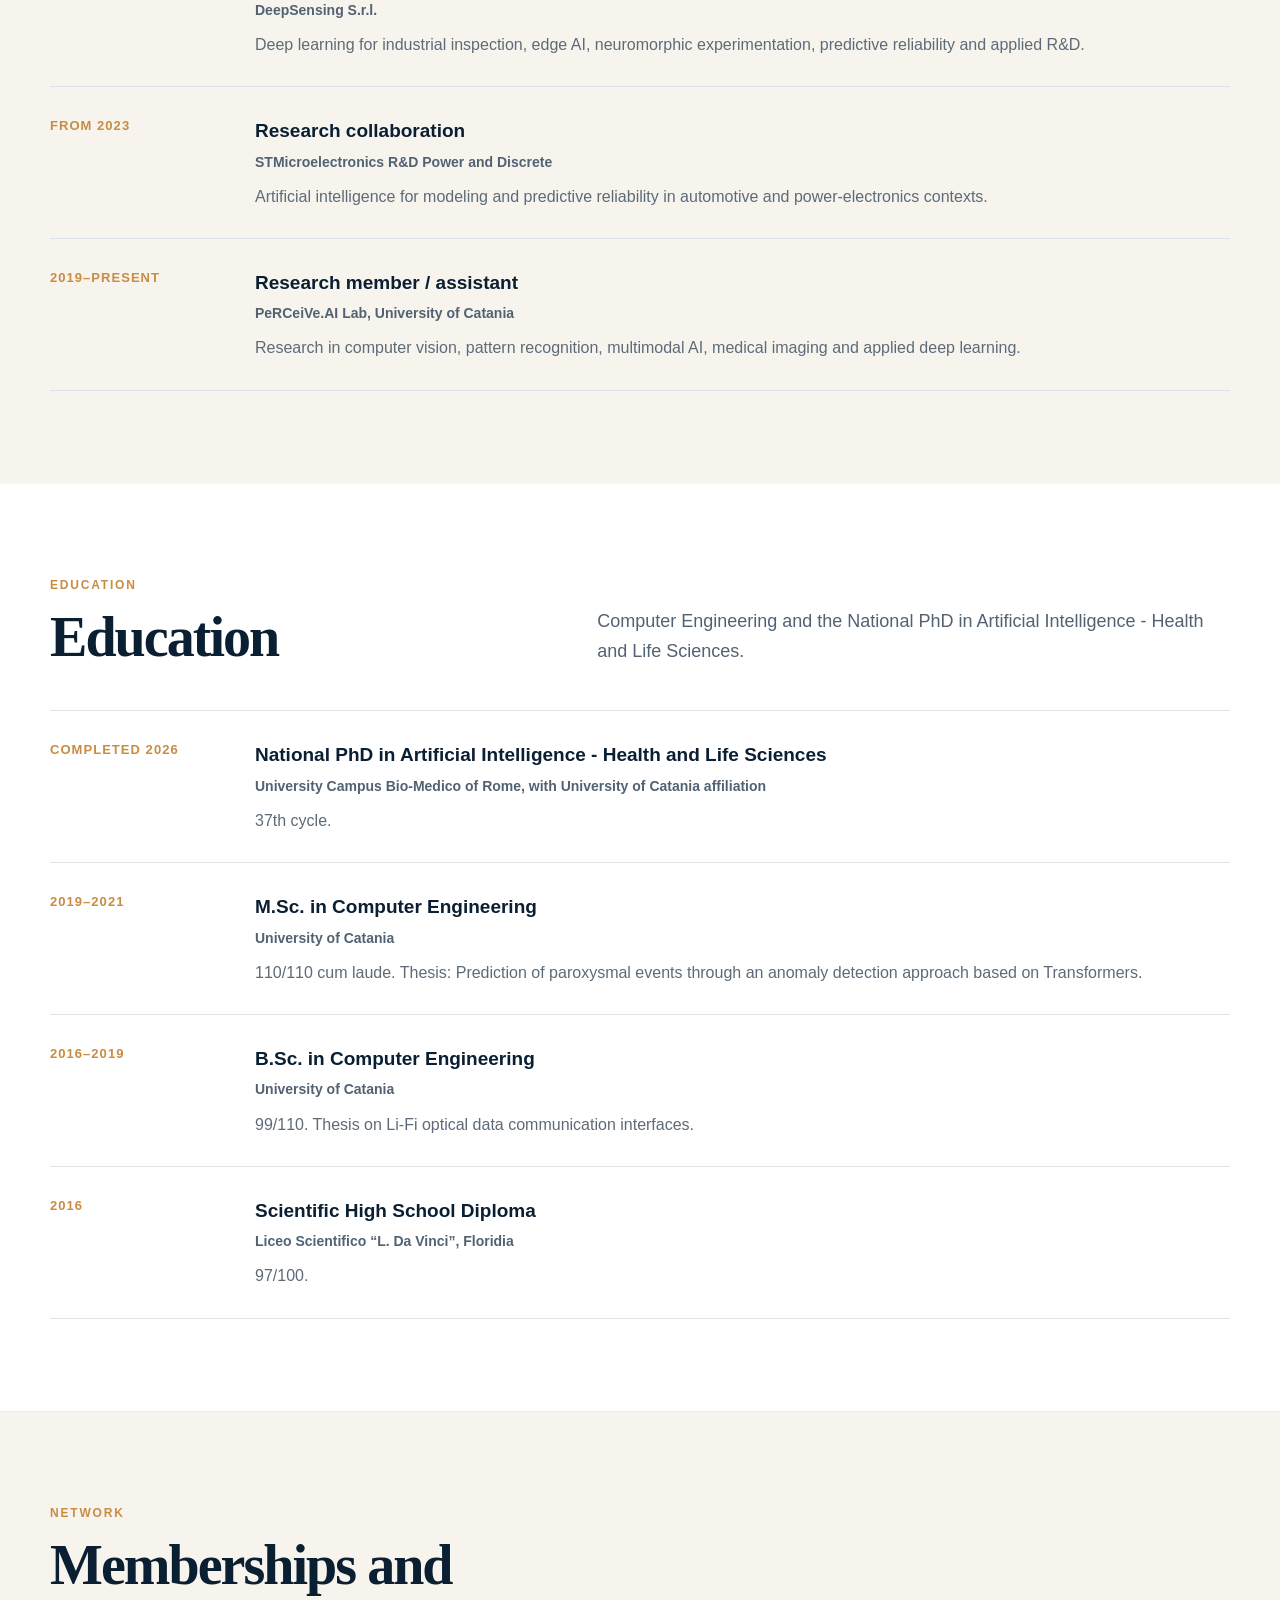
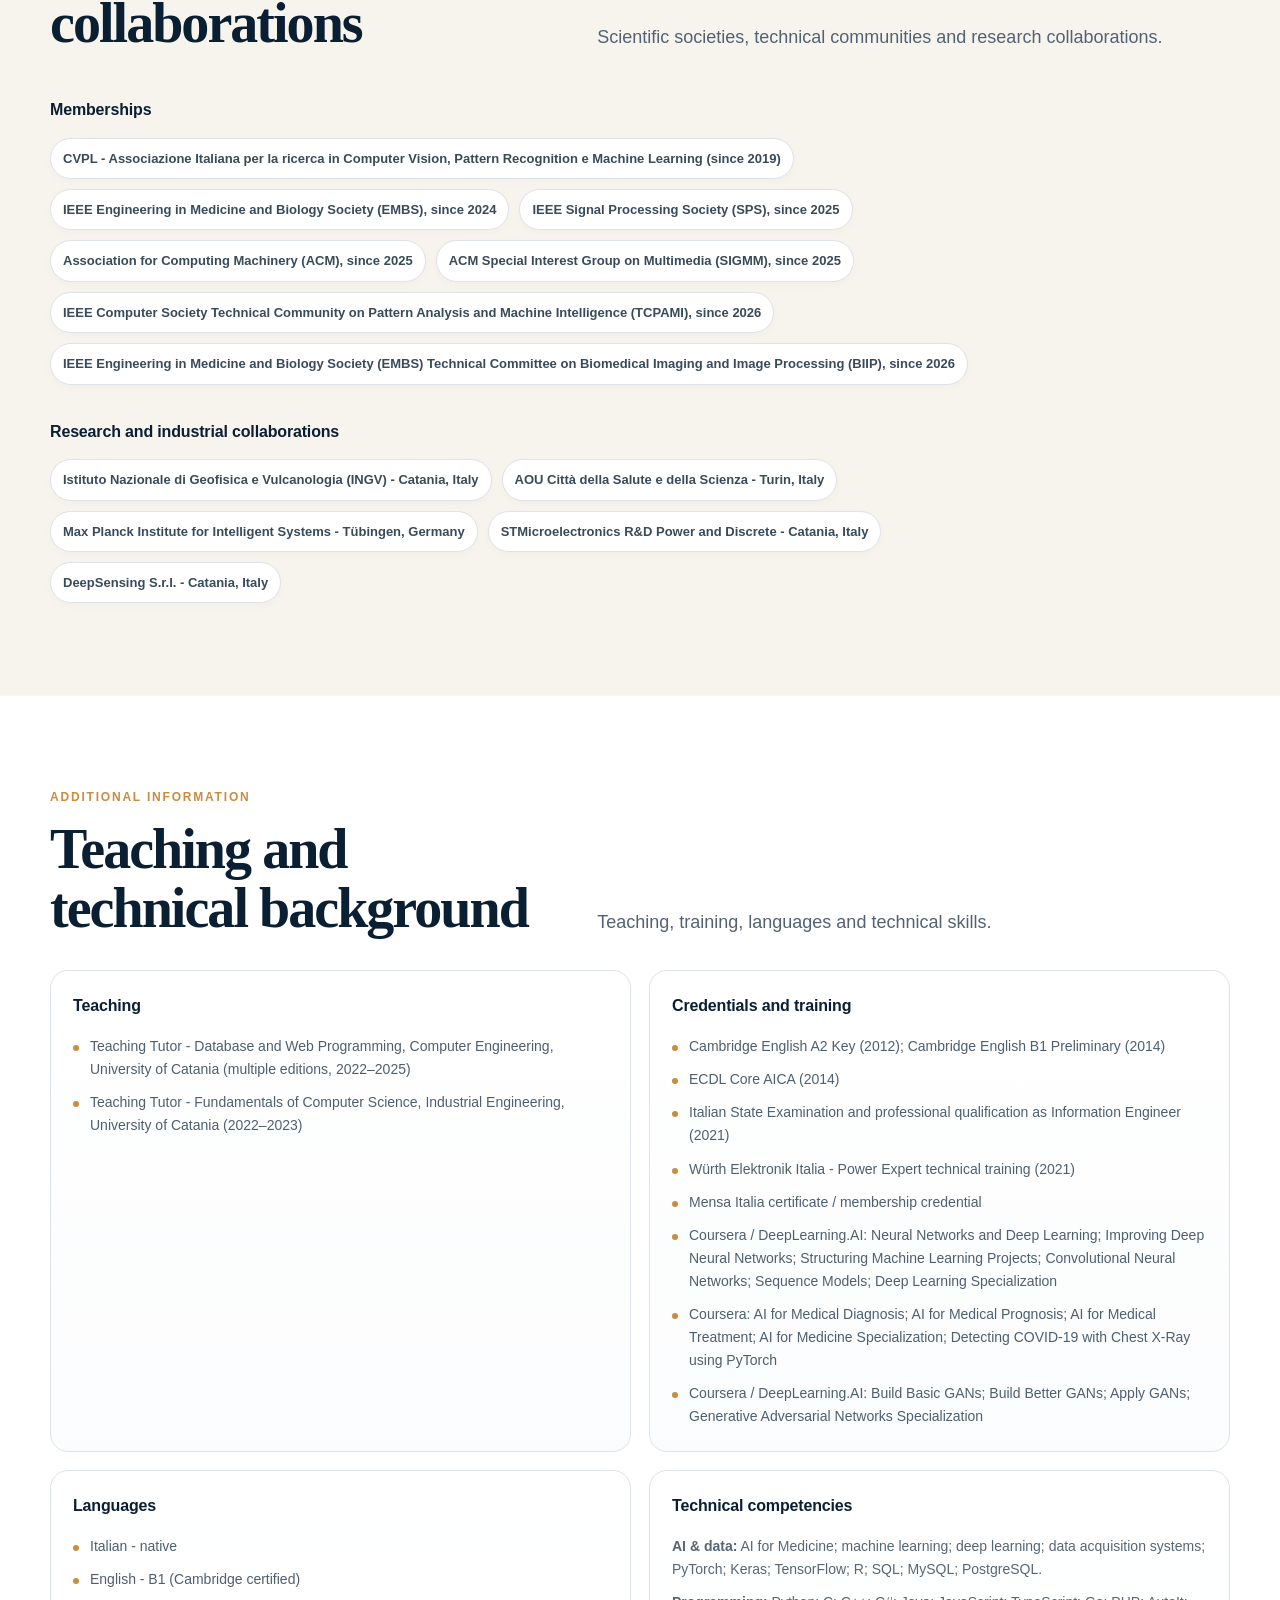
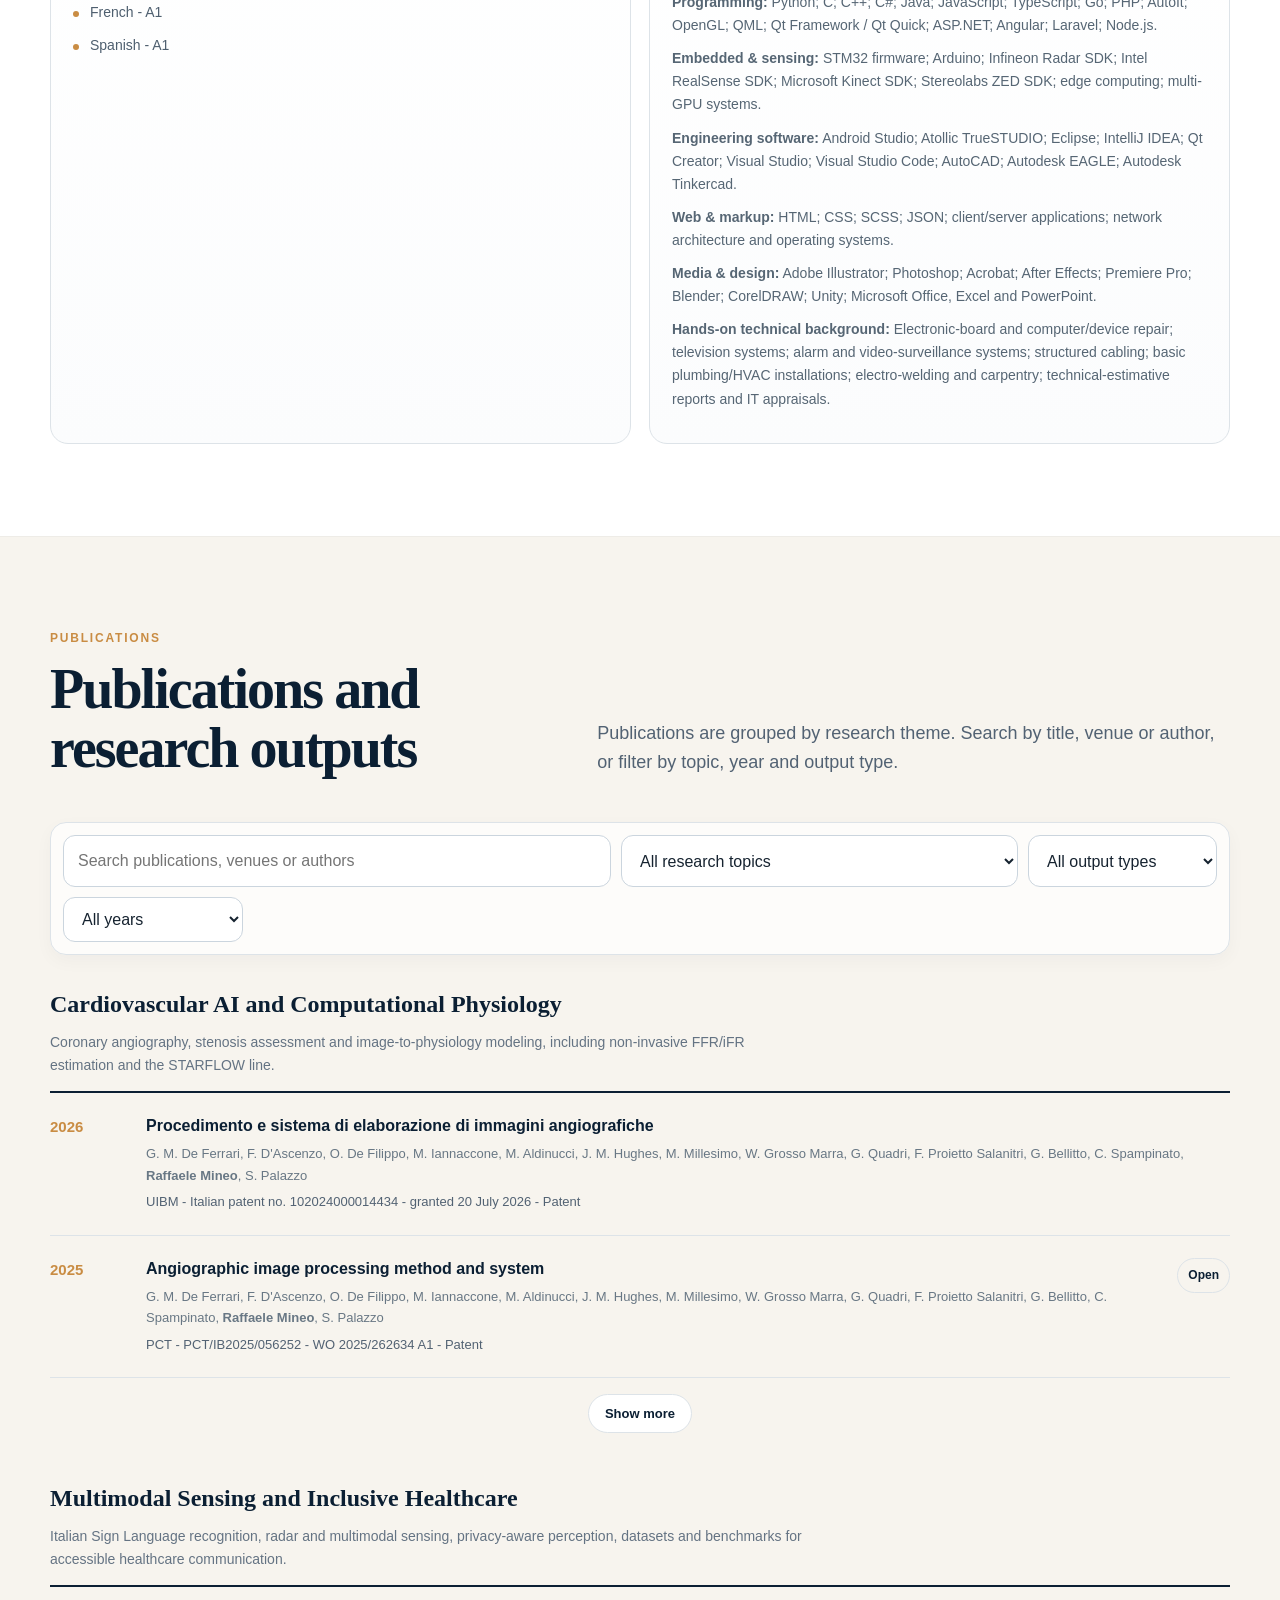
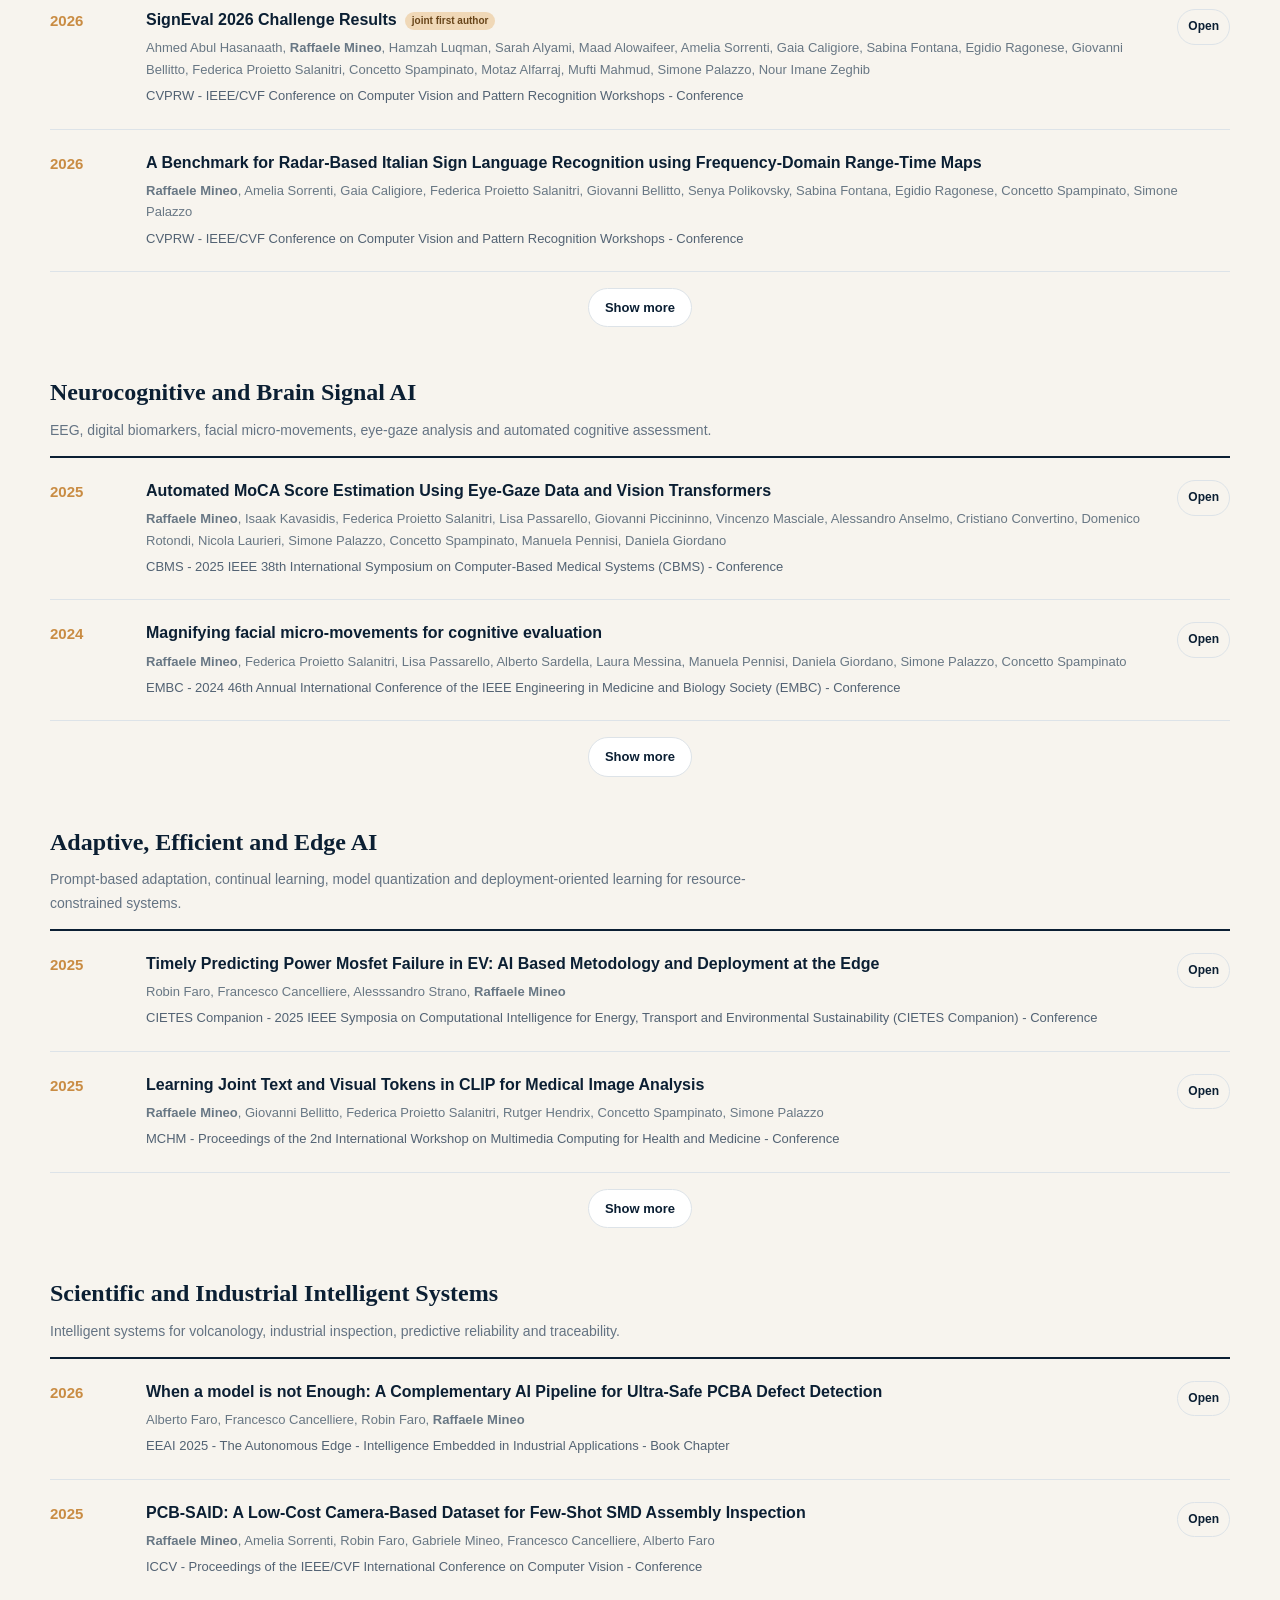
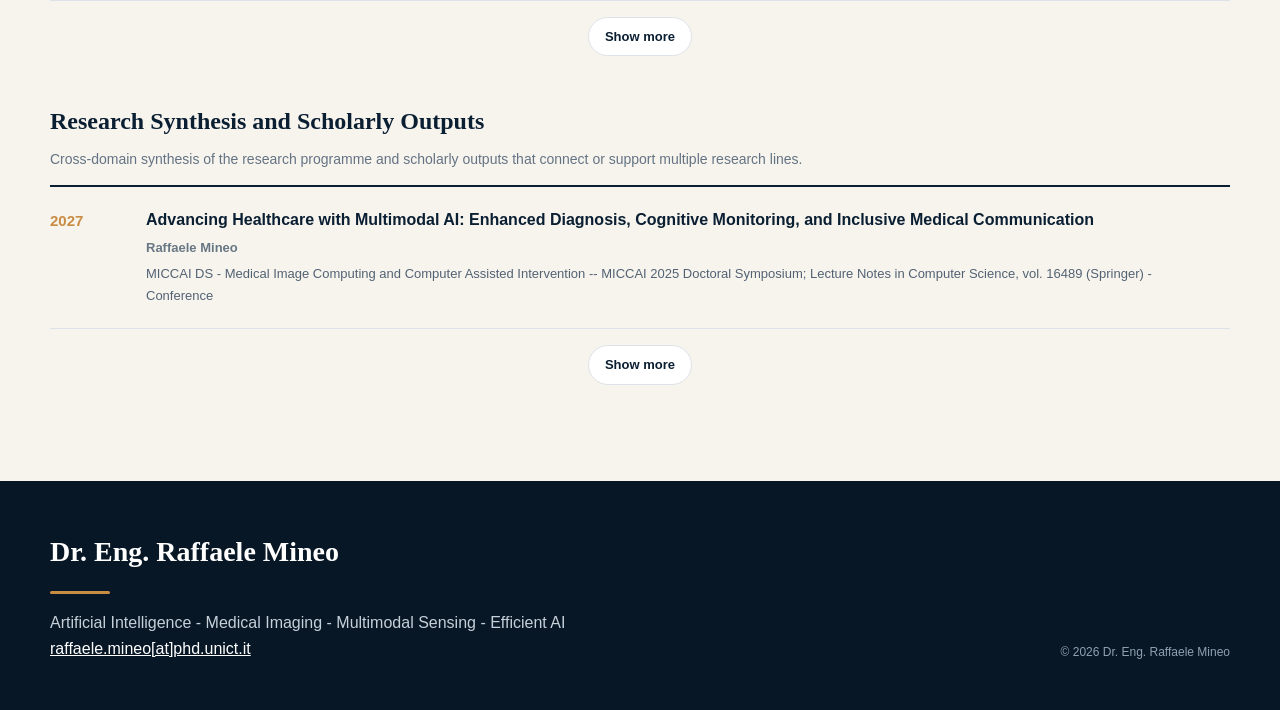
==== commit 8ff2169a: "Add BMC Medical Informatics and Decision Making reviewing since 2026" ====
--- a/index.html
+++ b/index.html
@@ -45,7 +45,7 @@
       "name": "Raffaele Mineo - Artificial Intelligence Researcher",
       "description": "Academic profile of Dr. Eng. Raffaele Mineo, an artificial intelligence researcher at the University of Catania working on medical imaging, multimodal sensing, sign language recognition, adaptive learning and efficient AI.",
       "inLanguage": "en",
-      "dateModified": "2026-10-28T18:00:00+01:00",
+      "dateModified": "2026-11-01T23:23:10.917Z",
       "mainEntity": {
         "@id": "https://ingraffaelemineo.github.io/#raffaele-mineo"
       },
@@ -285,7 +285,7 @@
       <div><div class="section-kicker">Academic service</div><h2>Service and organization</h2></div>
       <p class="lead">Editorial roles, program committees, reviewing, workshop organization, mentoring and volunteering.</p>
     </div>
-    <div id="serviceGrid" class="service-grid"><section class="service-card"><h3>Editorial roles</h3><ul class="clean-list"><li>Associate Editor - Frontiers in Communication (2026–)</li><li>Lead Guest Editor - Cognitive Computation, Special Issue “Cognitive and Multimodal Sign Language Processing: Recognition, Understanding, Translation, Generation, and Inclusive Interaction” (2026)</li></ul></section><section class="service-card"><h3>Area / program leadership</h3><ul class="clean-list"><li>Area Chair - MICCAI 2026</li><li>Organizing Committee - IEEE ISBI 2026, Associate to Technical Program Chairs</li><li>Session Chair - European Conference on EDGE AI Technologies and Applications (EEAI) 2026</li><li>Area Chair - IJCNN 2027</li><li>Area Chair - IEEE International Conference on Automatic Face and Gesture Recognition (FG) 2027</li><li>Area Chair - IEEE International Conference on Acoustics, Speech, and Signal Processing (ICASSP) 2027</li><li>Organizing Committee - IEEE ISBI 2027, Associate to Technical Program Chairs</li><li>Paper Selection Committee - IPMI 2027</li></ul></section><section class="service-card"><h3>Workshops, challenges &amp; special sessions</h3><ul class="clean-list"><li>Organizer - ICCV 2025: 1st Workshop on Multimodal Sign Language Recognition (MSLR 2025), featuring the SignEval 2025 Challenge</li><li>Organizer - ACM Multimedia 2025: (PILM ’25) International Workshop on Personalized Incremental Learning in Medicine</li><li>Organizer - IEEE ISBI 2026 Special Session: “Privacy-Aware, Data-Efficient AI via Personalized Incremental and Federated Learning in Healthcare”</li><li>Workshop Chair - CVPR 2026: 2nd Workshop on Multimodal Sign Language Recognition (MSLR), featuring SignEval 2026: The Second Multimodal Sign Language Recognition Challenge</li></ul></section><section class="service-card"><h3>Journal reviewing</h3><ul class="clean-list"><li>Computer Vision and Image Understanding (CVIU), since 2023</li><li>Machine Vision and Applications (MVAP), since 2023</li><li>ACM Transactions on Intelligent Systems and Technology (TIST), since 2024</li><li>IEEE Transactions on Medical Imaging (TMI), since 2025</li><li>Nature Communications, since 2025</li><li>IEEE Open Journal of the Computer Society (OJCS), since 2025</li><li>Pattern Recognition, since 2026</li><li>IET Cyber-Systems and Robotics, since 2026</li><li>BioData Mining, since 2026</li><li>Disability and Rehabilitation: Assistive Technology, since 2026</li><li>Frontiers in Digital Health, since 2026</li><li>Frontiers in Aging Neuroscience, since 2026</li><li>Frontiers in Medicine, since 2026</li><li>International Journal of Cognitive Computing in Engineering (IJCCE), since 2026</li><li>Journal of Imaging Informatics in Medicine (JIIM), since 2026</li><li>IEEE Transactions on Biomedical Engineering (TBME), since 2026</li></ul></section><section class="service-card"><h3>Conference reviewing</h3><ul class="clean-list"><li>ECCV 2024</li><li>BIBM 2024</li><li>RTSI 2024</li><li>ISBI 2026</li><li>MICCAI 2026</li><li>IJCNN 2026</li><li>EMBC 2026</li><li>NeurIPS 2026</li><li>AAAI 2027</li></ul></section><section class="service-card"><h3>Workshop reviewing</h3><ul class="clean-list"><li>MICCAI AIPAD 2024</li><li>IJCNN SPAN 2025</li><li>CVPR MSLR 2026</li><li>ICPR CVBMC 2026</li><li>MICCAI AFRICAI 2026</li></ul></section><section class="service-card"><h3>Volunteering &amp; mentoring</h3><ul class="clean-list"><li>Mentor - GreenMindAI Catania Hackathon 2025</li><li>Student Volunteer - 33rd ACM International Conference on Multimedia (ACM Multimedia 2025)</li><li>Proctor - IEEEXtreme 20.0 (2026)</li><li>Proctor Ambassador - IEEEXtreme 20.0 (2026)</li><li>Research Advisor - RISE-MICCAI 2027 Publication Accelerator</li><li>Mentor - Open Hackathons</li></ul></section></div>
+    <div id="serviceGrid" class="service-grid"><section class="service-card"><h3>Editorial roles</h3><ul class="clean-list"><li>Associate Editor - Frontiers in Communication (2026–)</li><li>Lead Guest Editor - Cognitive Computation, Special Issue “Cognitive and Multimodal Sign Language Processing: Recognition, Understanding, Translation, Generation, and Inclusive Interaction” (2026)</li></ul></section><section class="service-card"><h3>Area / program leadership</h3><ul class="clean-list"><li>Area Chair - MICCAI 2026</li><li>Organizing Committee - IEEE ISBI 2026, Associate to Technical Program Chairs</li><li>Session Chair - European Conference on EDGE AI Technologies and Applications (EEAI) 2026</li><li>Area Chair - IJCNN 2027</li><li>Area Chair - IEEE International Conference on Automatic Face and Gesture Recognition (FG) 2027</li><li>Area Chair - IEEE International Conference on Acoustics, Speech, and Signal Processing (ICASSP) 2027</li><li>Organizing Committee - IEEE ISBI 2027, Associate to Technical Program Chairs</li><li>Paper Selection Committee - IPMI 2027</li></ul></section><section class="service-card"><h3>Workshops, challenges &amp; special sessions</h3><ul class="clean-list"><li>Organizer - ICCV 2025: 1st Workshop on Multimodal Sign Language Recognition (MSLR 2025), featuring the SignEval 2025 Challenge</li><li>Organizer - ACM Multimedia 2025: (PILM ’25) International Workshop on Personalized Incremental Learning in Medicine</li><li>Organizer - IEEE ISBI 2026 Special Session: “Privacy-Aware, Data-Efficient AI via Personalized Incremental and Federated Learning in Healthcare”</li><li>Workshop Chair - CVPR 2026: 2nd Workshop on Multimodal Sign Language Recognition (MSLR), featuring SignEval 2026: The Second Multimodal Sign Language Recognition Challenge</li></ul></section><section class="service-card"><h3>Journal reviewing</h3><ul class="clean-list"><li>Computer Vision and Image Understanding (CVIU), since 2023</li><li>Machine Vision and Applications (MVAP), since 2023</li><li>ACM Transactions on Intelligent Systems and Technology (TIST), since 2024</li><li>IEEE Transactions on Medical Imaging (TMI), since 2025</li><li>Nature Communications, since 2025</li><li>IEEE Open Journal of the Computer Society (OJCS), since 2025</li><li>Pattern Recognition, since 2026</li><li>IET Cyber-Systems and Robotics, since 2026</li><li>BioData Mining, since 2026</li><li>BMC Medical Informatics and Decision Making, since 2026</li><li>Disability and Rehabilitation: Assistive Technology, since 2026</li><li>Frontiers in Digital Health, since 2026</li><li>Frontiers in Aging Neuroscience, since 2026</li><li>Frontiers in Medicine, since 2026</li><li>International Journal of Cognitive Computing in Engineering (IJCCE), since 2026</li><li>Journal of Imaging Informatics in Medicine (JIIM), since 2026</li><li>IEEE Transactions on Biomedical Engineering (TBME), since 2026</li></ul></section><section class="service-card"><h3>Conference reviewing</h3><ul class="clean-list"><li>ECCV 2024</li><li>BIBM 2024</li><li>RTSI 2024</li><li>ISBI 2026</li><li>MICCAI 2026</li><li>IJCNN 2026</li><li>EMBC 2026</li><li>NeurIPS 2026</li><li>AAAI 2027</li></ul></section><section class="service-card"><h3>Workshop reviewing</h3><ul class="clean-list"><li>MICCAI AIPAD 2024</li><li>IJCNN SPAN 2025</li><li>CVPR MSLR 2026</li><li>ICPR CVBMC 2026</li><li>MICCAI AFRICAI 2026</li></ul></section><section class="service-card"><h3>Volunteering &amp; mentoring</h3><ul class="clean-list"><li>Mentor - GreenMindAI Catania Hackathon 2025</li><li>Student Volunteer - 33rd ACM International Conference on Multimedia (ACM Multimedia 2025)</li><li>Proctor - IEEEXtreme 20.0 (2026)</li><li>Proctor Ambassador - IEEEXtreme 20.0 (2026)</li><li>Research Advisor - RISE-MICCAI 2027 Publication Accelerator</li><li>Mentor - Open Hackathons</li></ul></section></div>
   </div>
 </section>
 
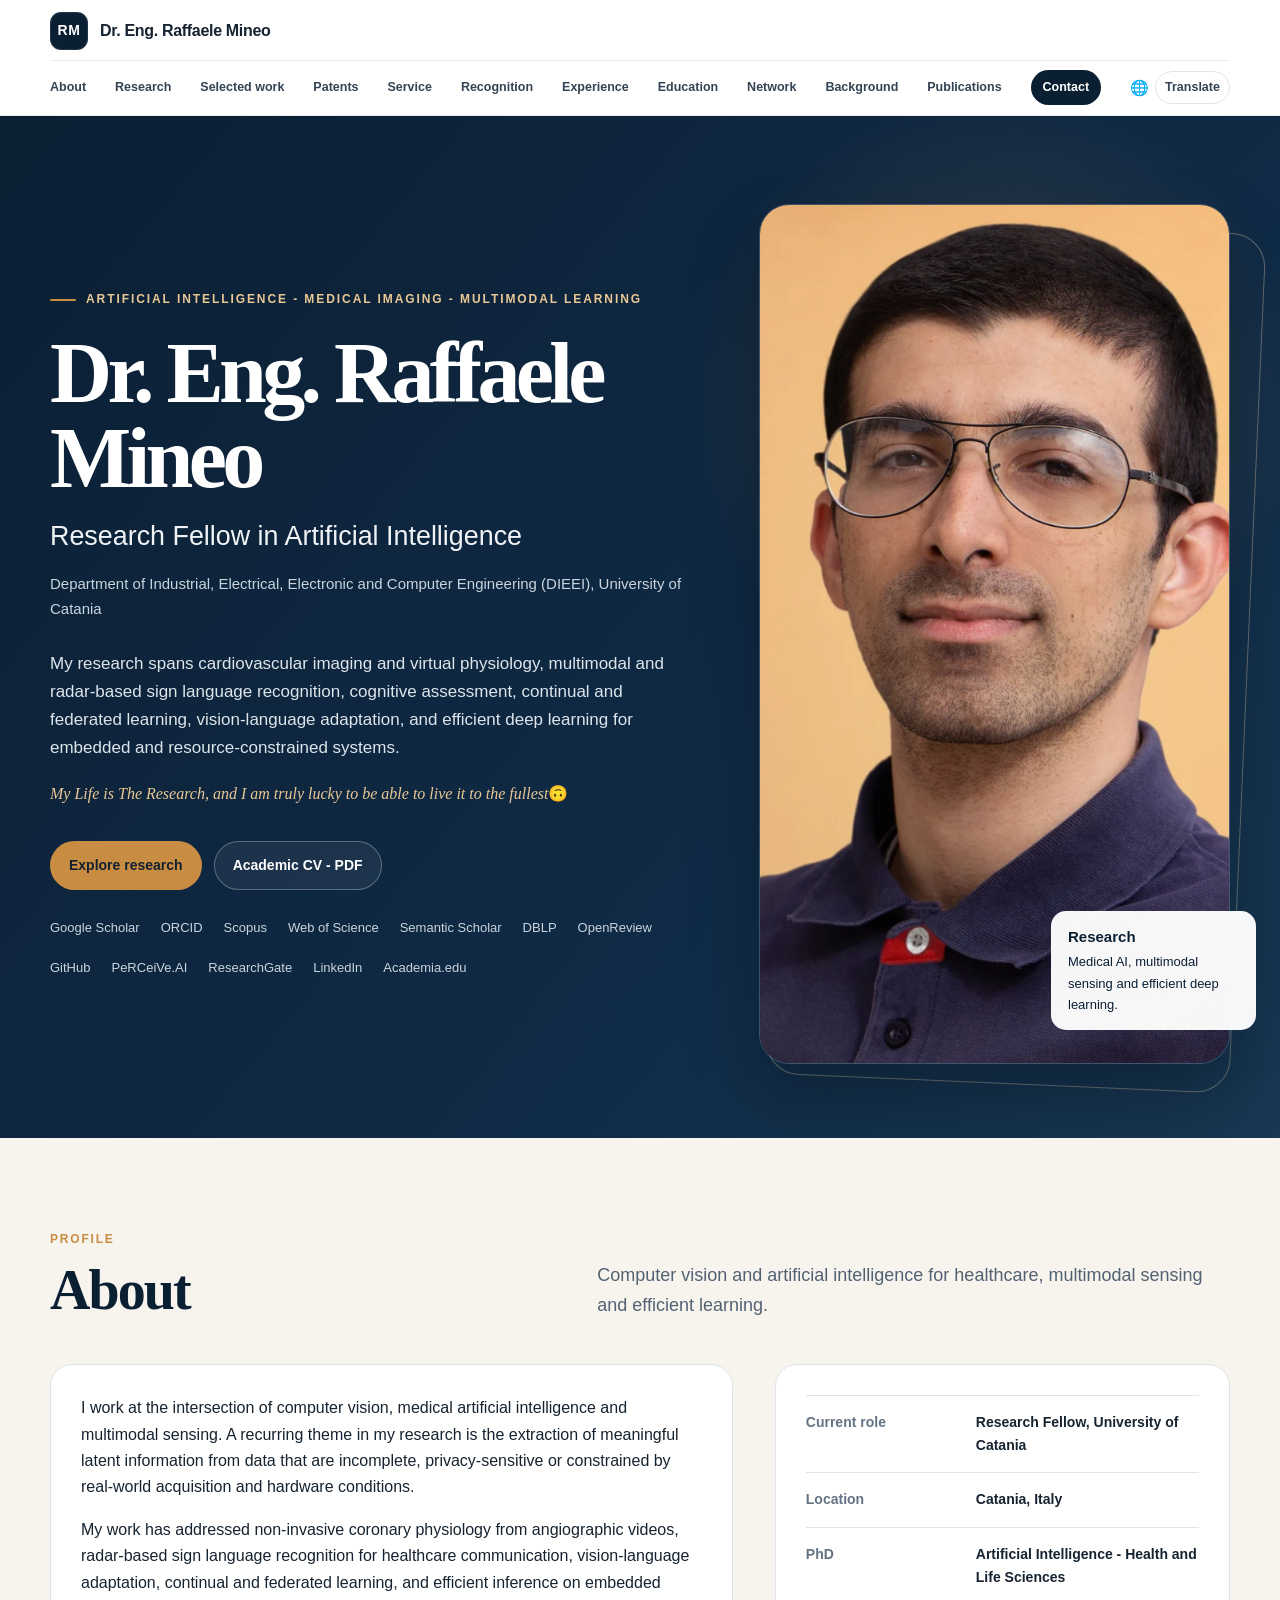
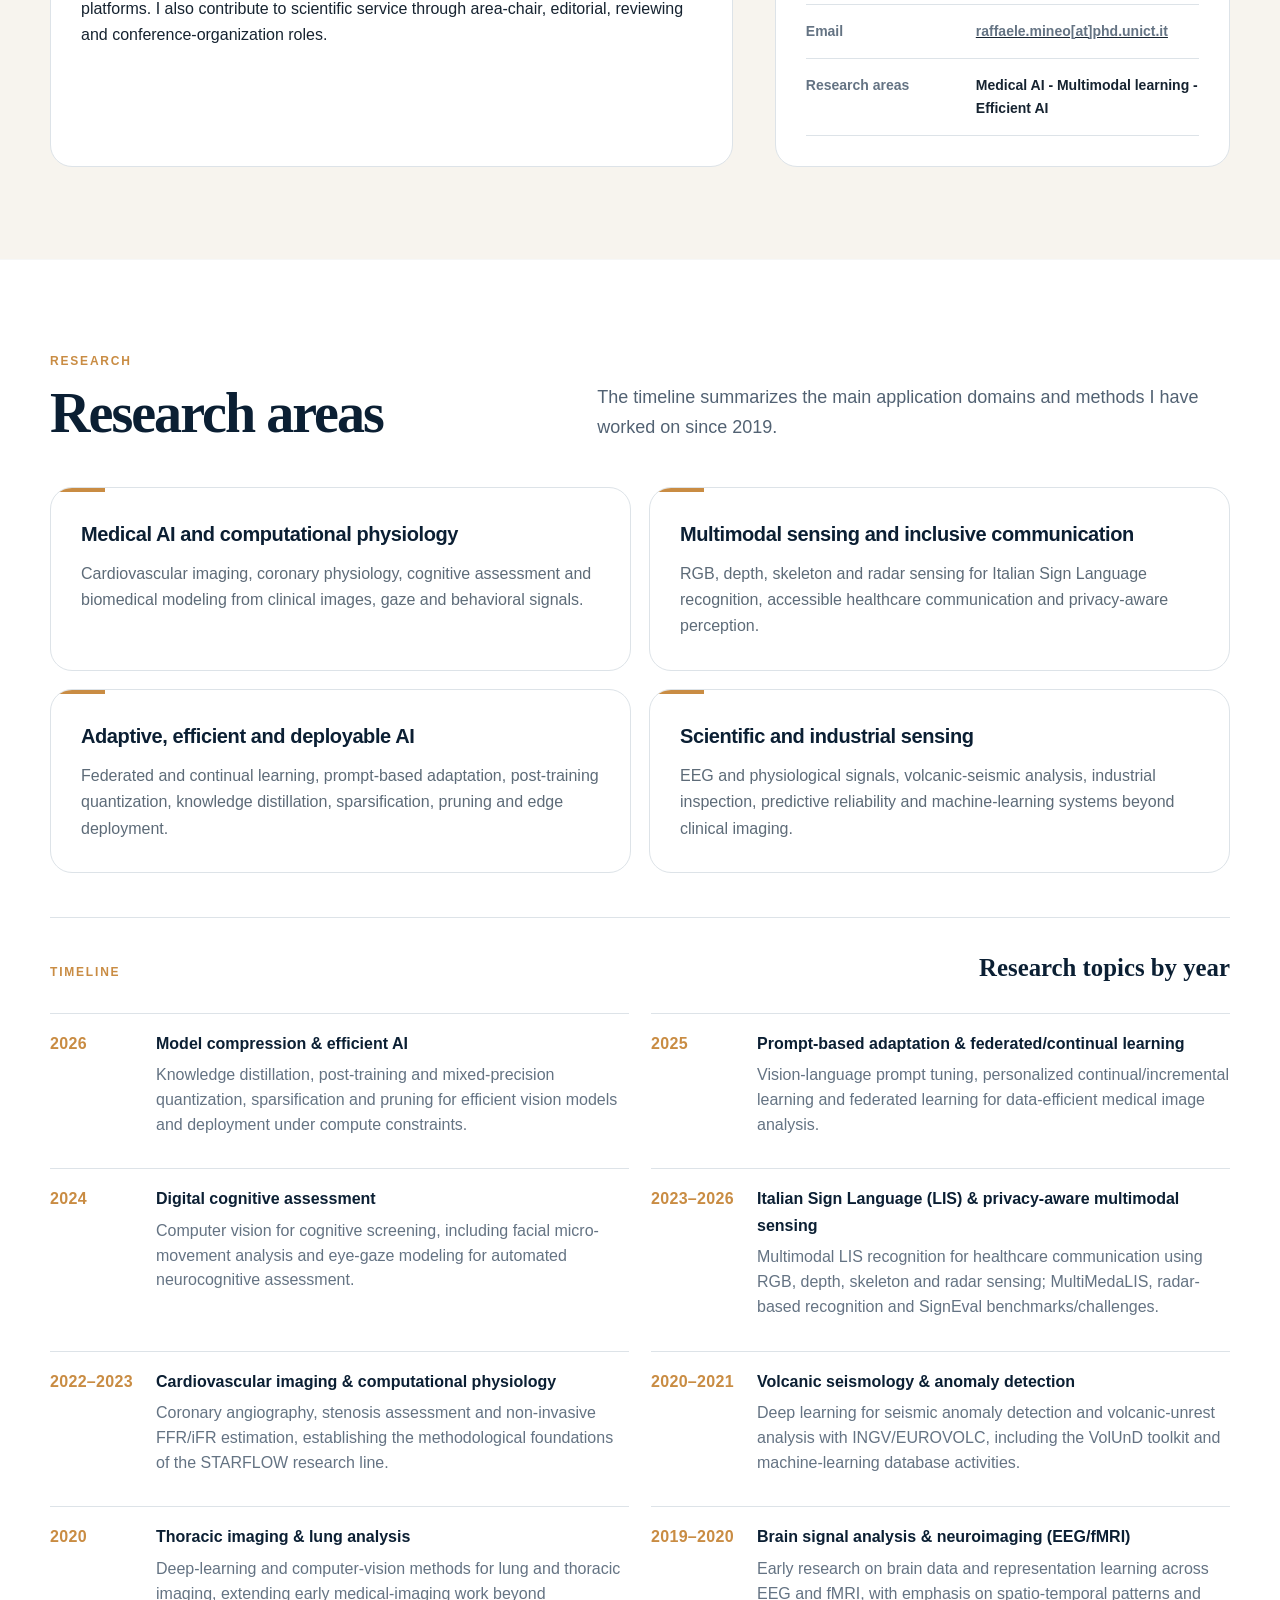
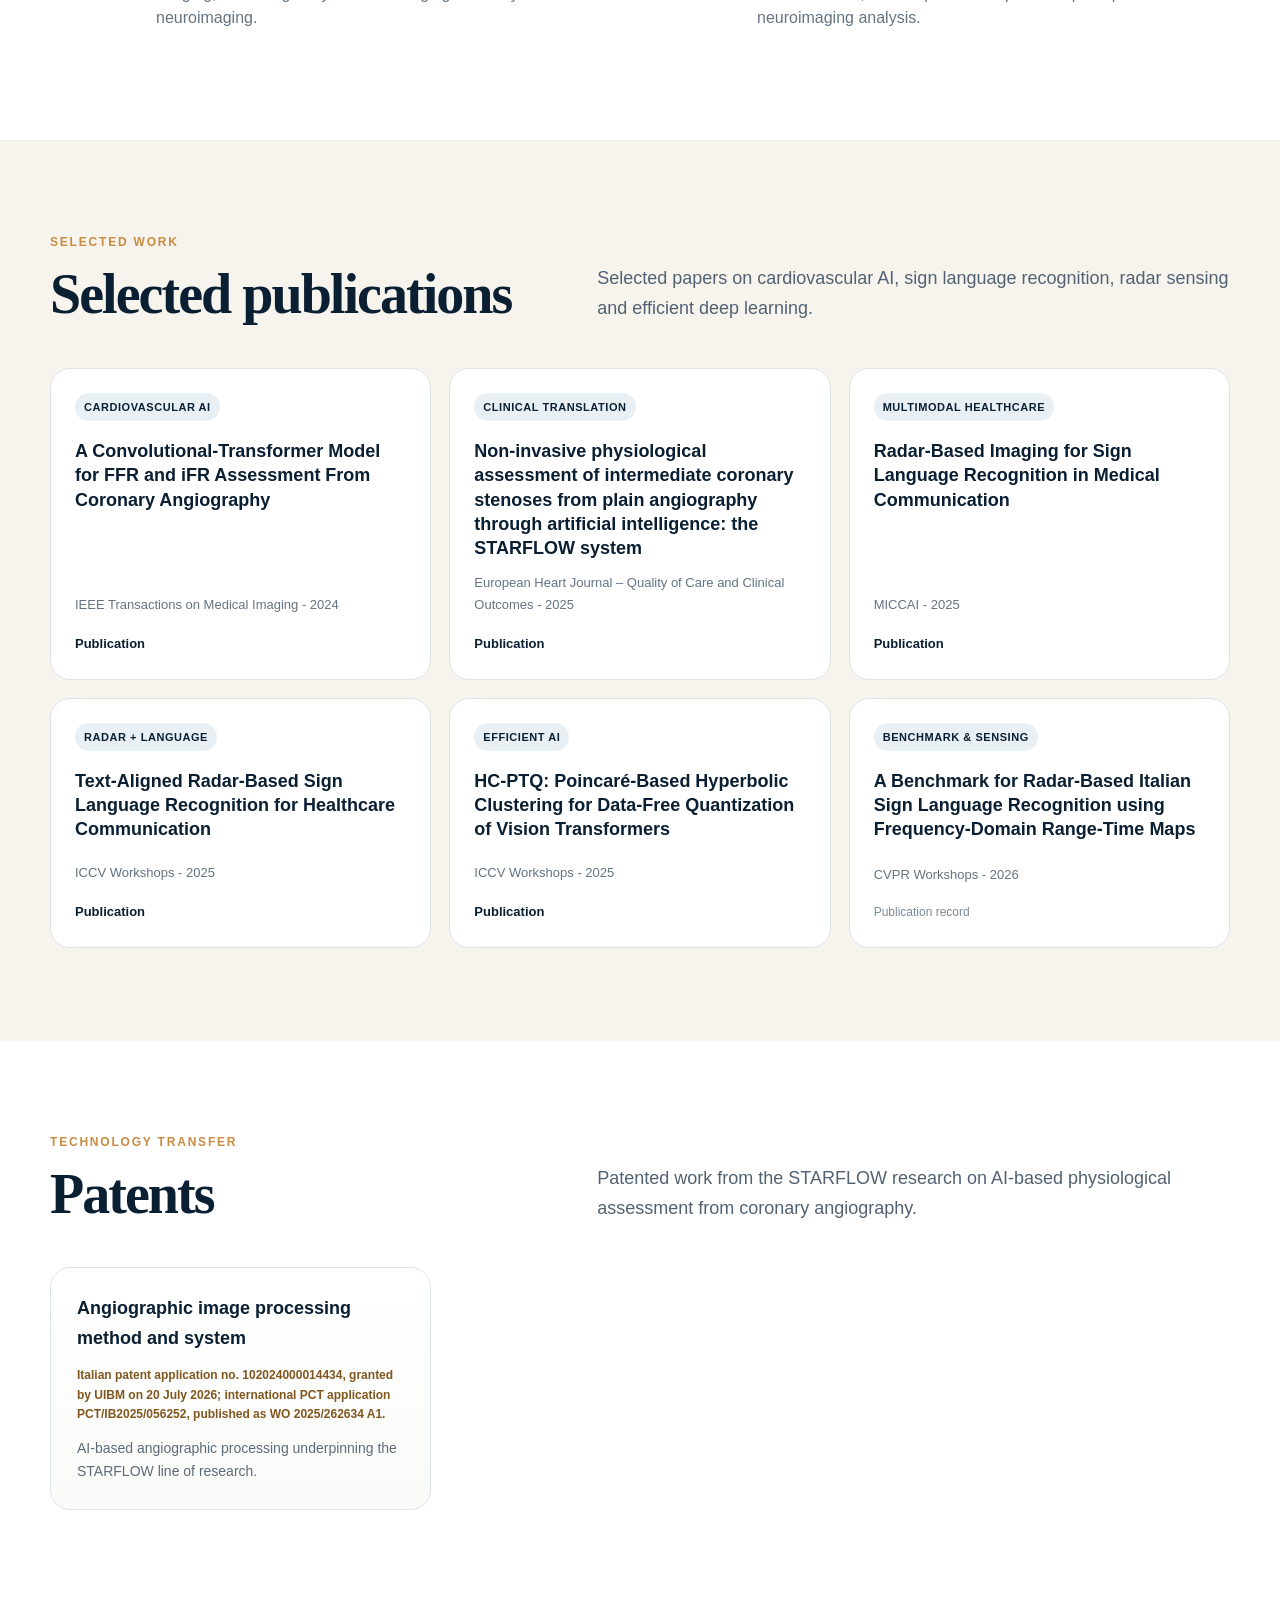
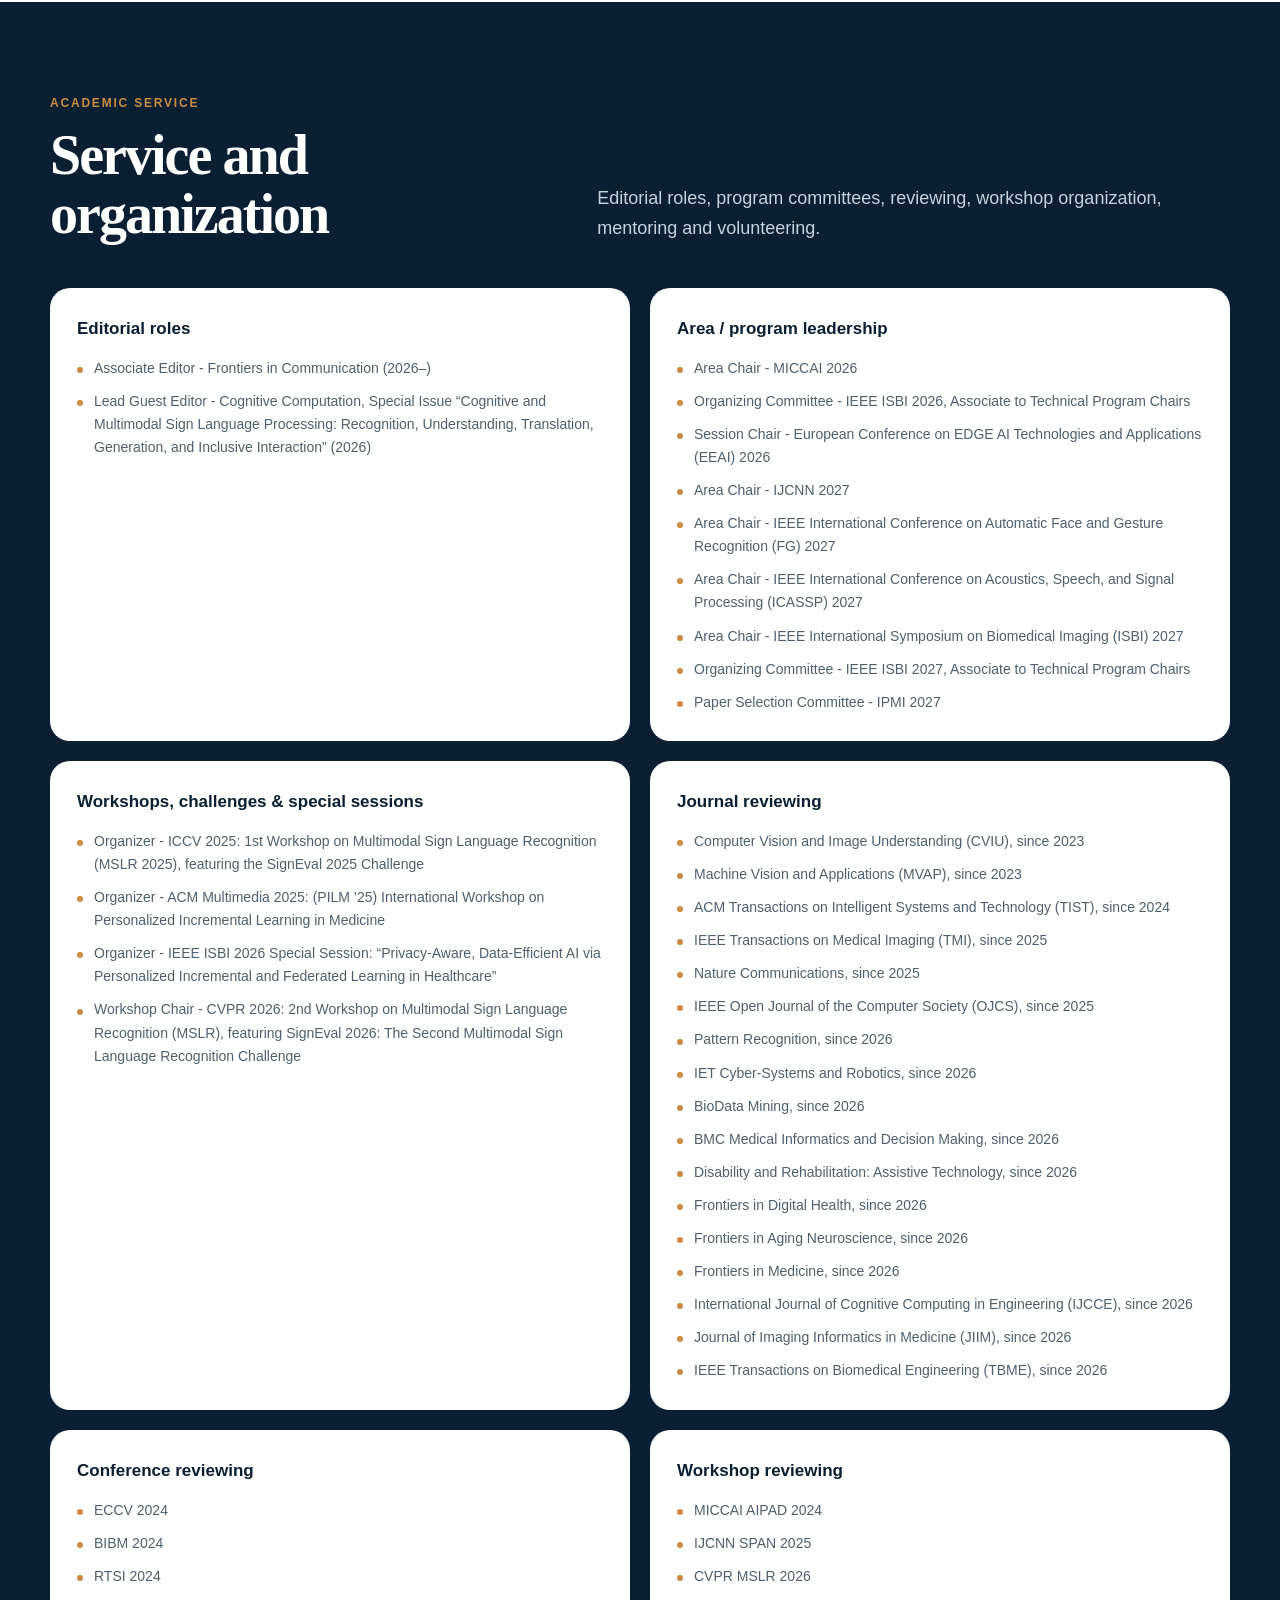
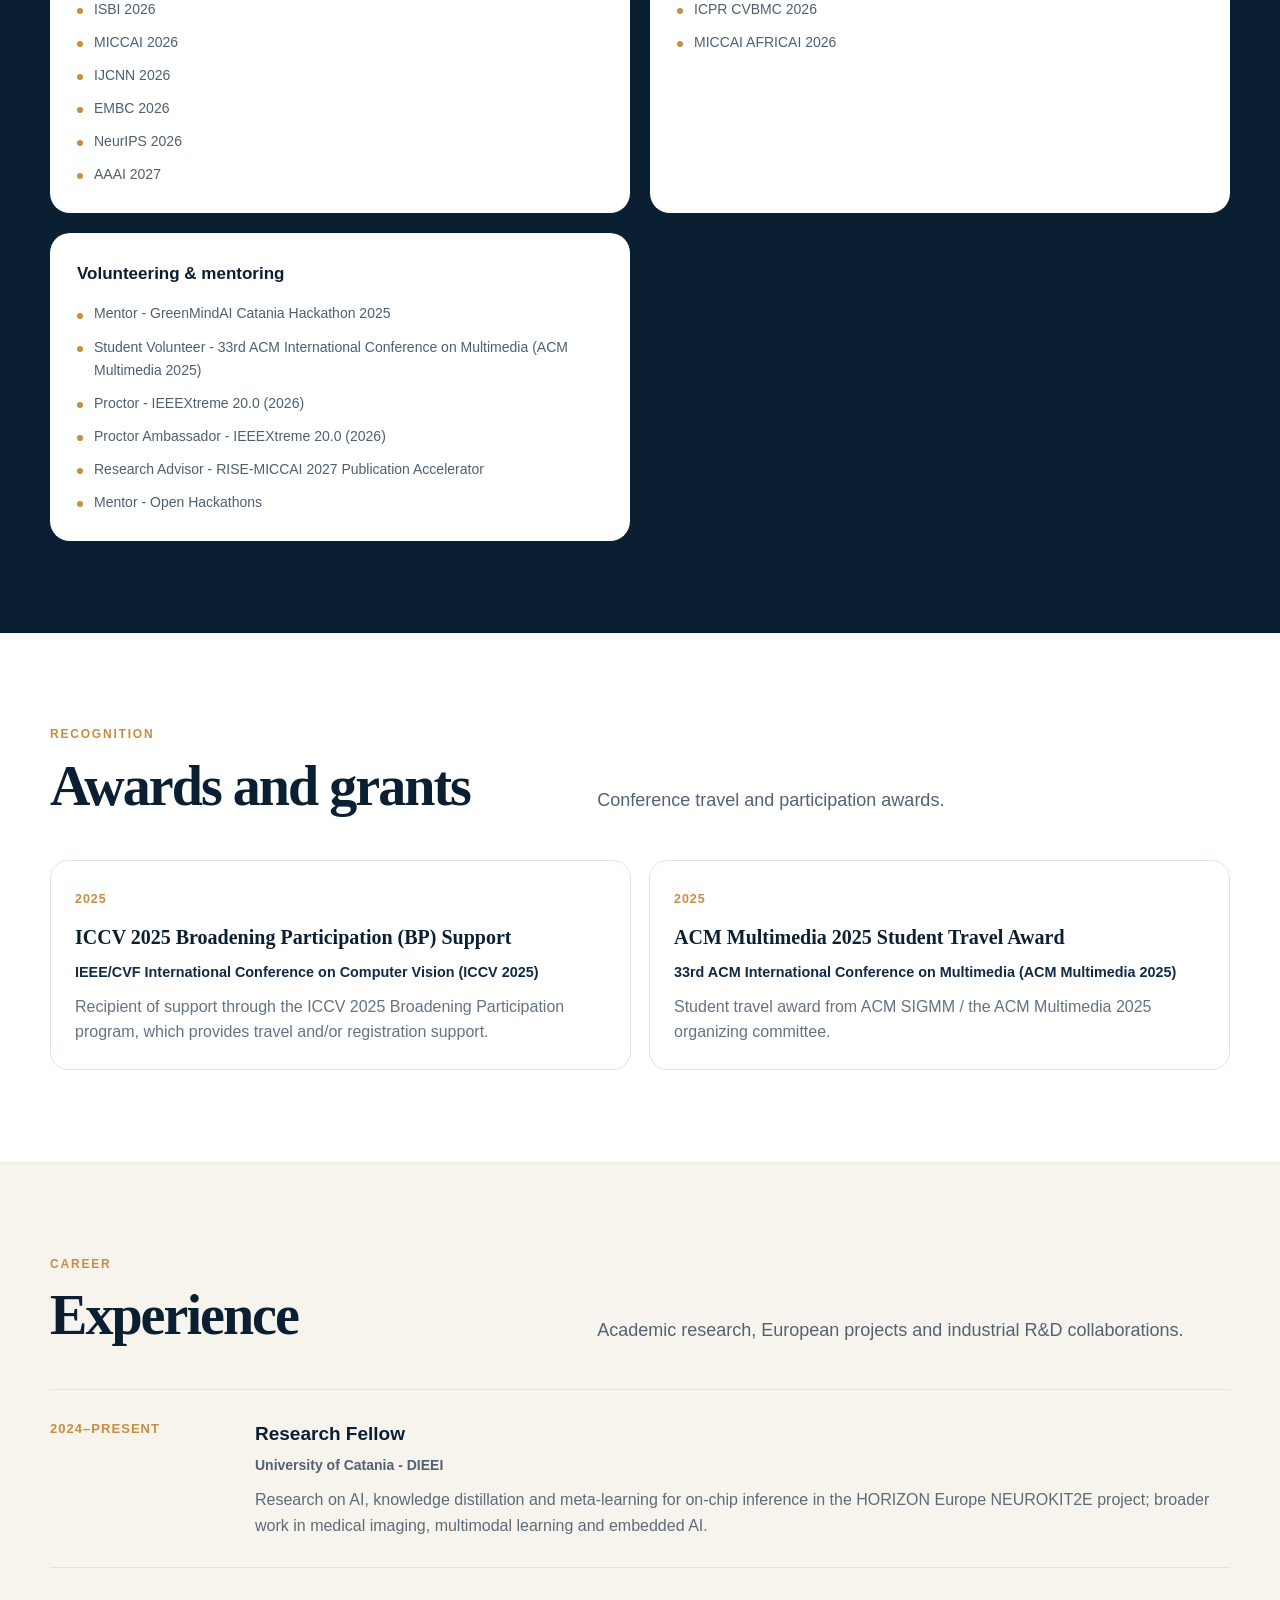
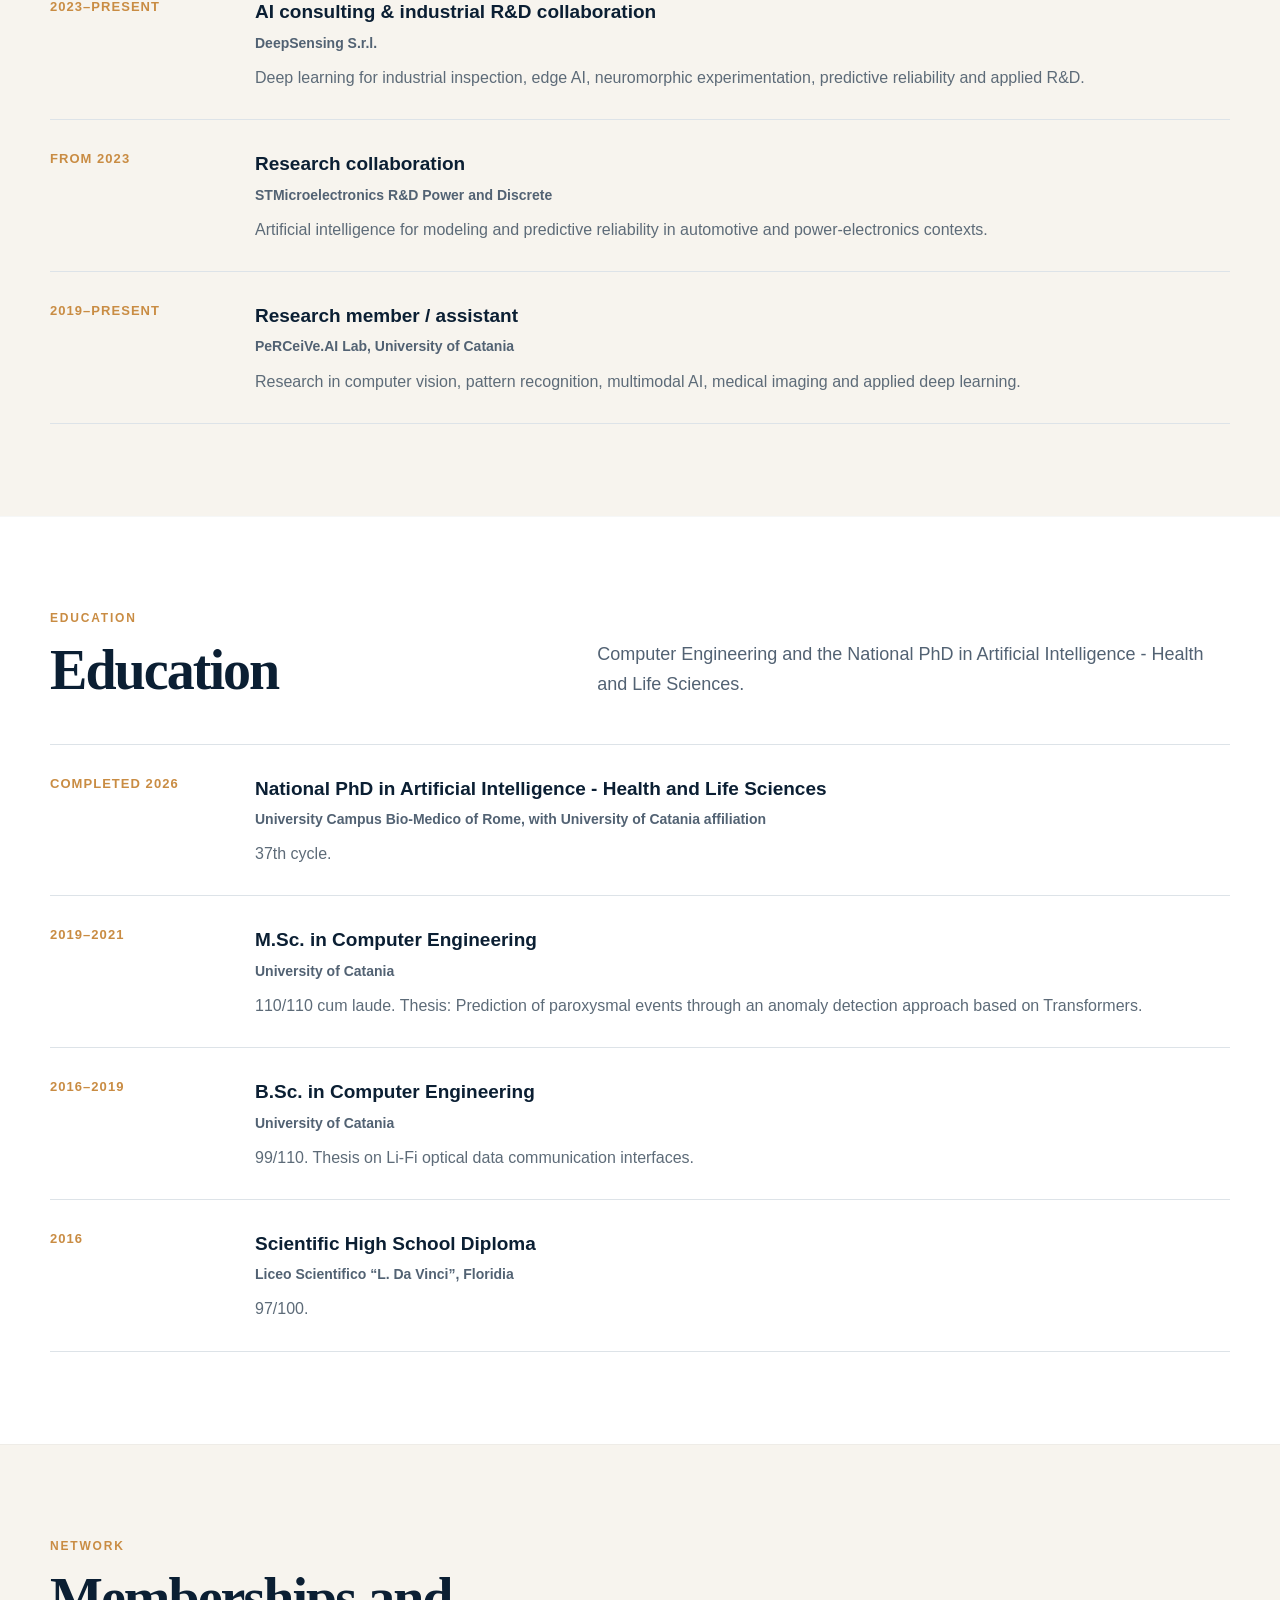
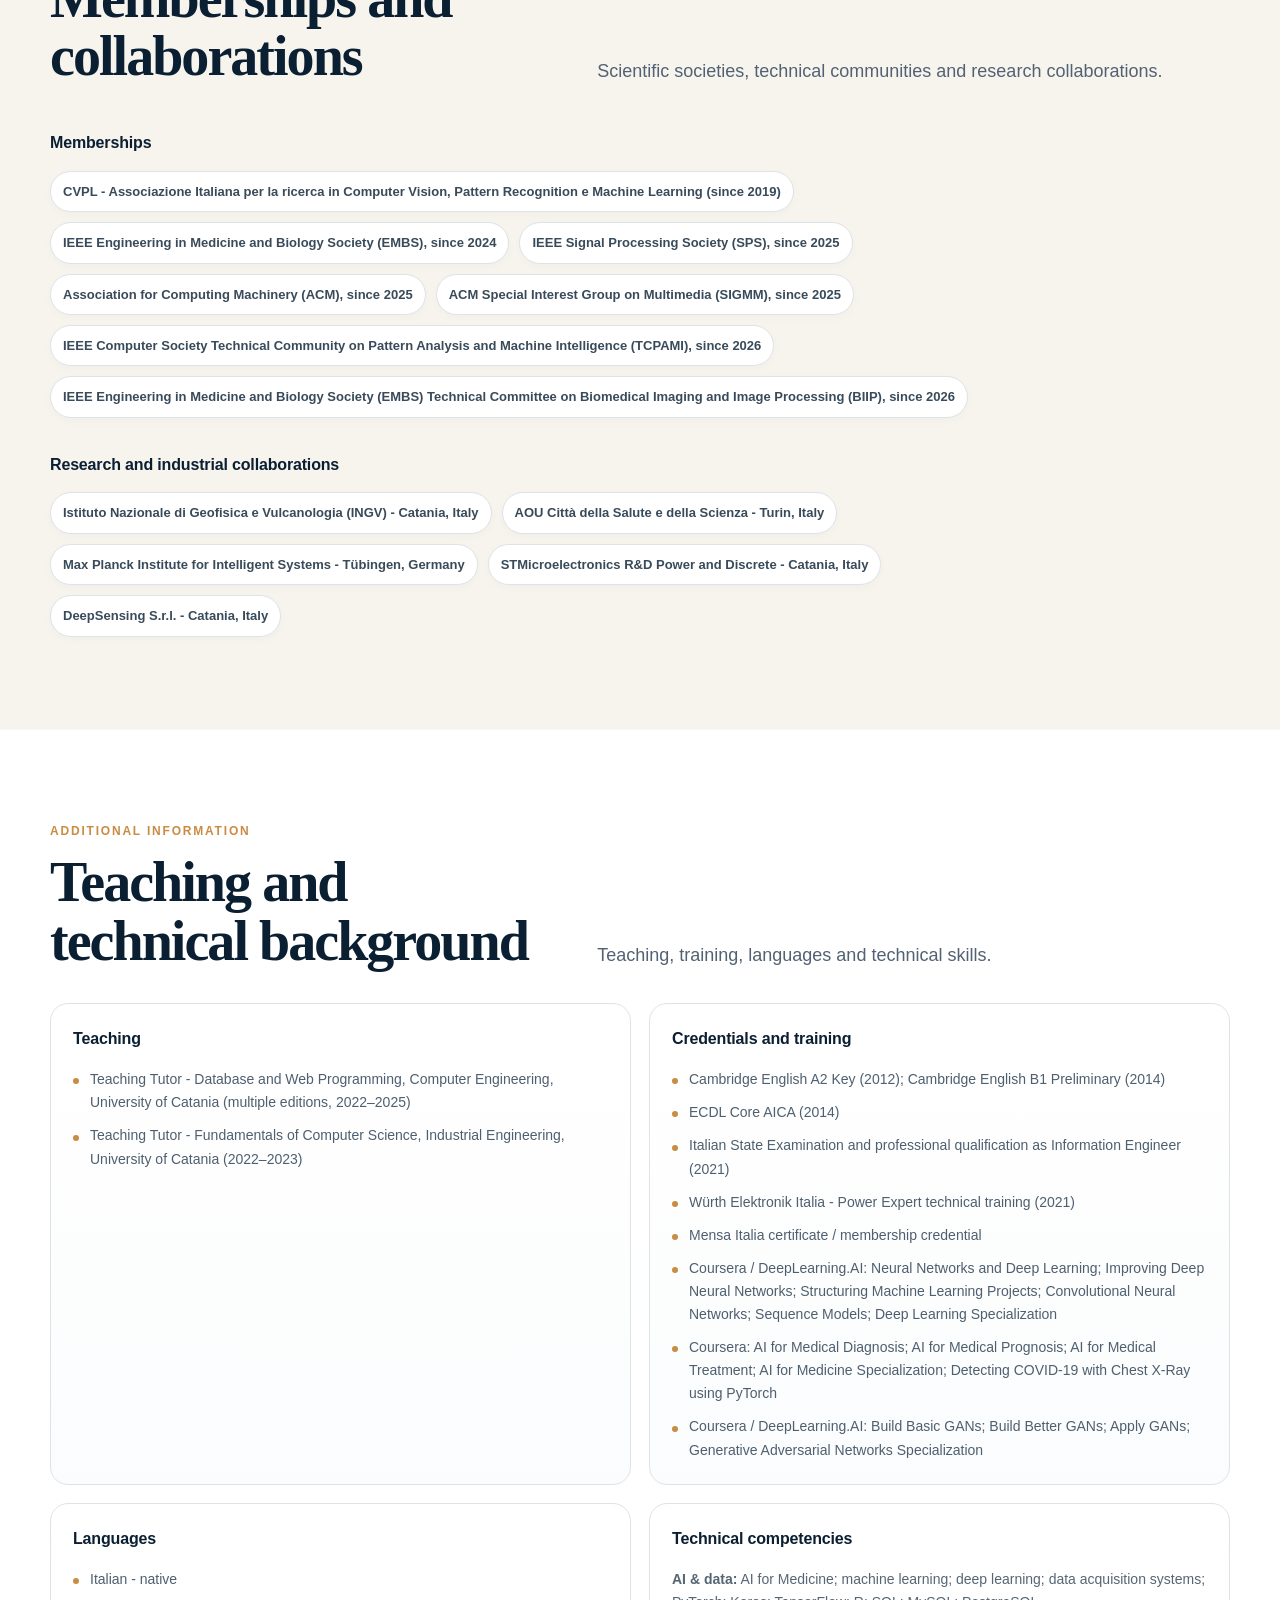
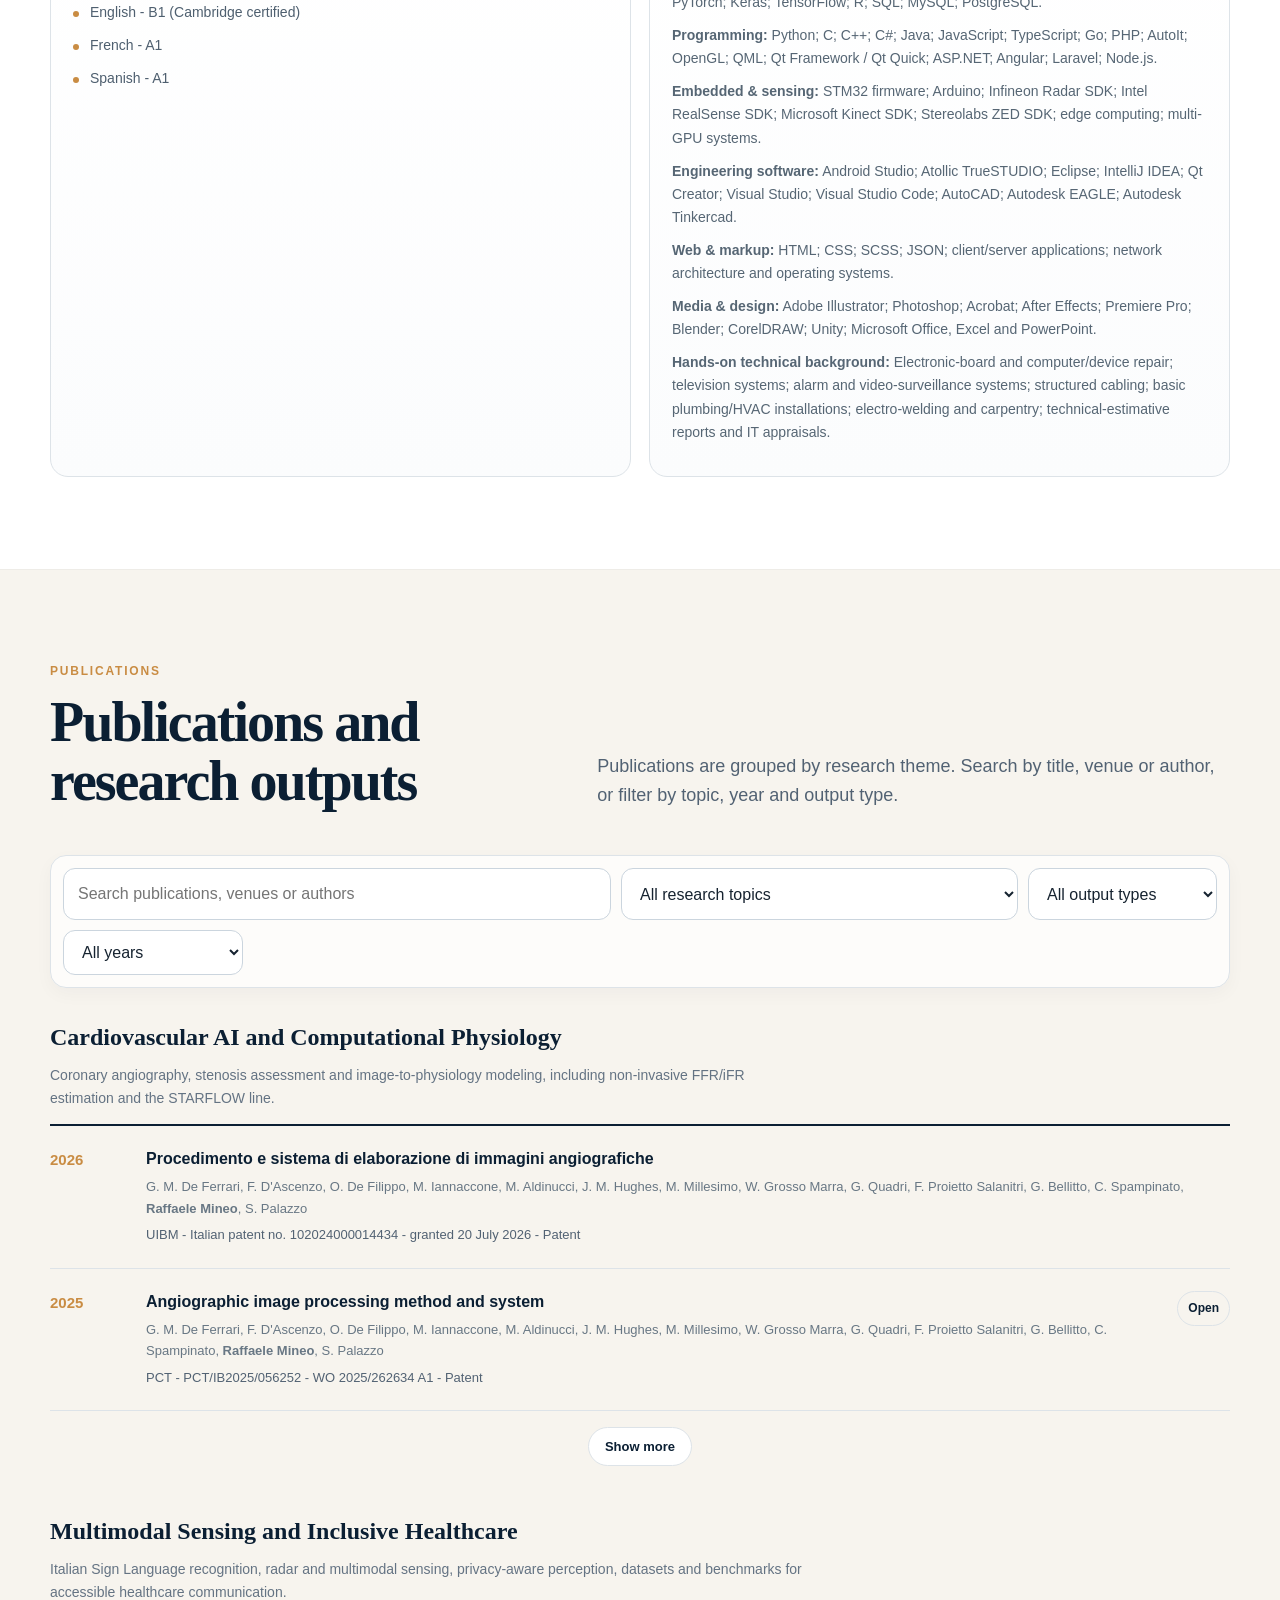
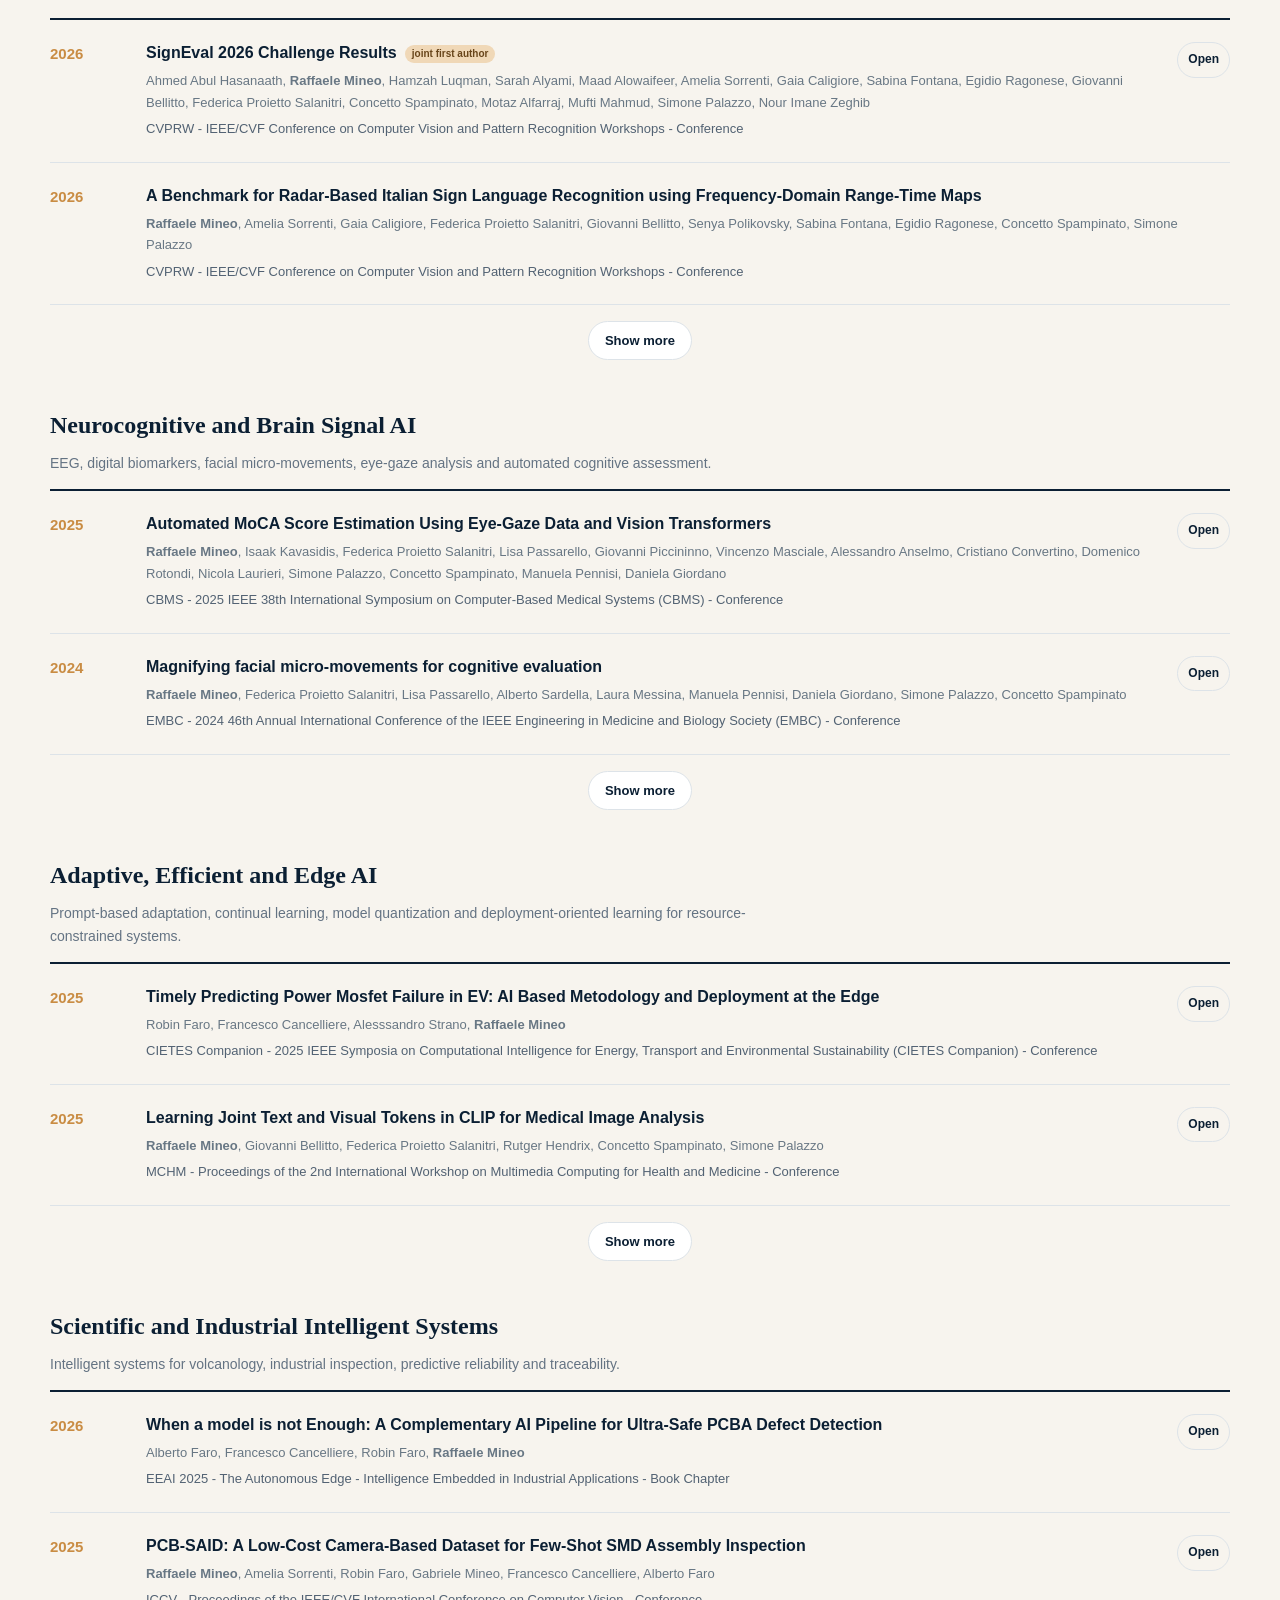
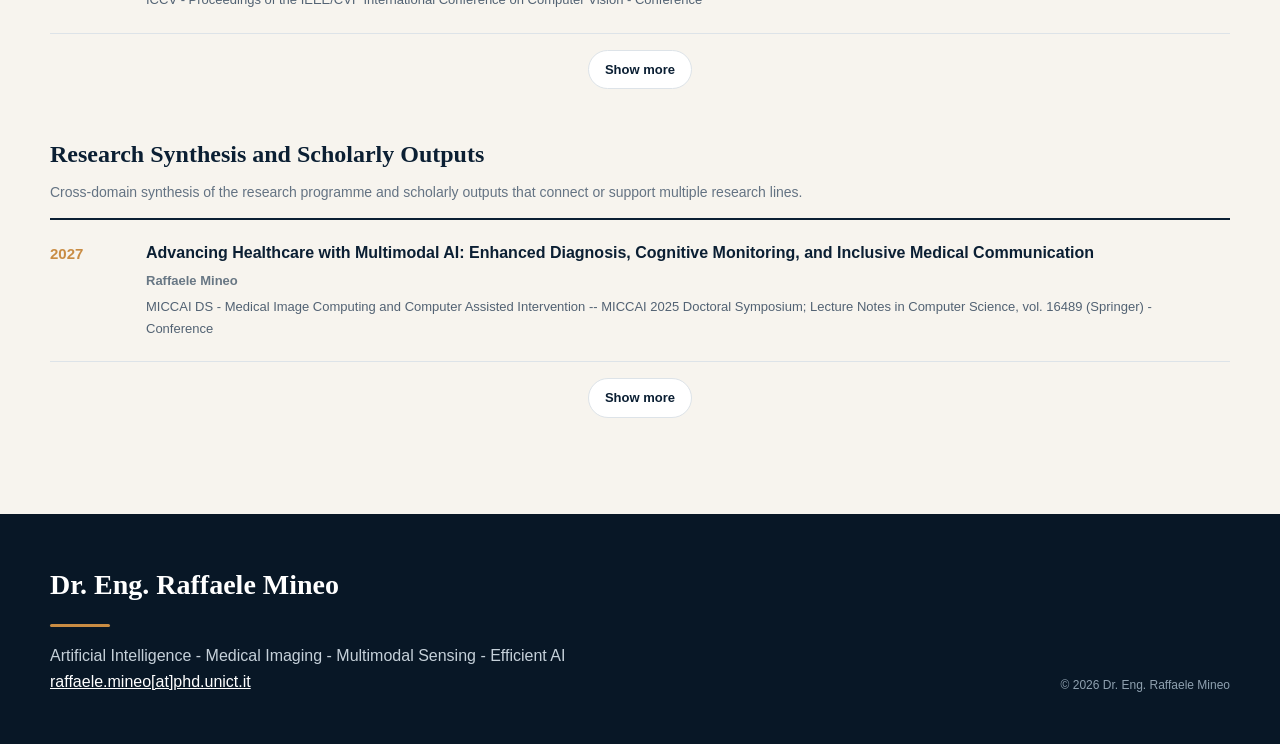
==== commit 587cb3da: "Add IEEE ISBI 2027 Area Chair to academic profile and full email signature" ====
--- a/index.html
+++ b/index.html
@@ -45,7 +45,7 @@
       "name": "Raffaele Mineo - Artificial Intelligence Researcher",
       "description": "Academic profile of Dr. Eng. Raffaele Mineo, an artificial intelligence researcher at the University of Catania working on medical imaging, multimodal sensing, sign language recognition, adaptive learning and efficient AI.",
       "inLanguage": "en",
-      "dateModified": "2026-11-01T23:23:10.917Z",
+      "dateModified": "2026-11-05T15:13:34.776Z",
       "mainEntity": {
         "@id": "https://ingraffaelemineo.github.io/#raffaele-mineo"
       },
@@ -285,7 +285,7 @@
       <div><div class="section-kicker">Academic service</div><h2>Service and organization</h2></div>
       <p class="lead">Editorial roles, program committees, reviewing, workshop organization, mentoring and volunteering.</p>
     </div>
-    <div id="serviceGrid" class="service-grid"><section class="service-card"><h3>Editorial roles</h3><ul class="clean-list"><li>Associate Editor - Frontiers in Communication (2026–)</li><li>Lead Guest Editor - Cognitive Computation, Special Issue “Cognitive and Multimodal Sign Language Processing: Recognition, Understanding, Translation, Generation, and Inclusive Interaction” (2026)</li></ul></section><section class="service-card"><h3>Area / program leadership</h3><ul class="clean-list"><li>Area Chair - MICCAI 2026</li><li>Organizing Committee - IEEE ISBI 2026, Associate to Technical Program Chairs</li><li>Session Chair - European Conference on EDGE AI Technologies and Applications (EEAI) 2026</li><li>Area Chair - IJCNN 2027</li><li>Area Chair - IEEE International Conference on Automatic Face and Gesture Recognition (FG) 2027</li><li>Area Chair - IEEE International Conference on Acoustics, Speech, and Signal Processing (ICASSP) 2027</li><li>Organizing Committee - IEEE ISBI 2027, Associate to Technical Program Chairs</li><li>Paper Selection Committee - IPMI 2027</li></ul></section><section class="service-card"><h3>Workshops, challenges &amp; special sessions</h3><ul class="clean-list"><li>Organizer - ICCV 2025: 1st Workshop on Multimodal Sign Language Recognition (MSLR 2025), featuring the SignEval 2025 Challenge</li><li>Organizer - ACM Multimedia 2025: (PILM ’25) International Workshop on Personalized Incremental Learning in Medicine</li><li>Organizer - IEEE ISBI 2026 Special Session: “Privacy-Aware, Data-Efficient AI via Personalized Incremental and Federated Learning in Healthcare”</li><li>Workshop Chair - CVPR 2026: 2nd Workshop on Multimodal Sign Language Recognition (MSLR), featuring SignEval 2026: The Second Multimodal Sign Language Recognition Challenge</li></ul></section><section class="service-card"><h3>Journal reviewing</h3><ul class="clean-list"><li>Computer Vision and Image Understanding (CVIU), since 2023</li><li>Machine Vision and Applications (MVAP), since 2023</li><li>ACM Transactions on Intelligent Systems and Technology (TIST), since 2024</li><li>IEEE Transactions on Medical Imaging (TMI), since 2025</li><li>Nature Communications, since 2025</li><li>IEEE Open Journal of the Computer Society (OJCS), since 2025</li><li>Pattern Recognition, since 2026</li><li>IET Cyber-Systems and Robotics, since 2026</li><li>BioData Mining, since 2026</li><li>BMC Medical Informatics and Decision Making, since 2026</li><li>Disability and Rehabilitation: Assistive Technology, since 2026</li><li>Frontiers in Digital Health, since 2026</li><li>Frontiers in Aging Neuroscience, since 2026</li><li>Frontiers in Medicine, since 2026</li><li>International Journal of Cognitive Computing in Engineering (IJCCE), since 2026</li><li>Journal of Imaging Informatics in Medicine (JIIM), since 2026</li><li>IEEE Transactions on Biomedical Engineering (TBME), since 2026</li></ul></section><section class="service-card"><h3>Conference reviewing</h3><ul class="clean-list"><li>ECCV 2024</li><li>BIBM 2024</li><li>RTSI 2024</li><li>ISBI 2026</li><li>MICCAI 2026</li><li>IJCNN 2026</li><li>EMBC 2026</li><li>NeurIPS 2026</li><li>AAAI 2027</li></ul></section><section class="service-card"><h3>Workshop reviewing</h3><ul class="clean-list"><li>MICCAI AIPAD 2024</li><li>IJCNN SPAN 2025</li><li>CVPR MSLR 2026</li><li>ICPR CVBMC 2026</li><li>MICCAI AFRICAI 2026</li></ul></section><section class="service-card"><h3>Volunteering &amp; mentoring</h3><ul class="clean-list"><li>Mentor - GreenMindAI Catania Hackathon 2025</li><li>Student Volunteer - 33rd ACM International Conference on Multimedia (ACM Multimedia 2025)</li><li>Proctor - IEEEXtreme 20.0 (2026)</li><li>Proctor Ambassador - IEEEXtreme 20.0 (2026)</li><li>Research Advisor - RISE-MICCAI 2027 Publication Accelerator</li><li>Mentor - Open Hackathons</li></ul></section></div>
+    <div id="serviceGrid" class="service-grid"><section class="service-card"><h3>Editorial roles</h3><ul class="clean-list"><li>Associate Editor - Frontiers in Communication (2026–)</li><li>Lead Guest Editor - Cognitive Computation, Special Issue “Cognitive and Multimodal Sign Language Processing: Recognition, Understanding, Translation, Generation, and Inclusive Interaction” (2026)</li></ul></section><section class="service-card"><h3>Area / program leadership</h3><ul class="clean-list"><li>Area Chair - MICCAI 2026</li><li>Organizing Committee - IEEE ISBI 2026, Associate to Technical Program Chairs</li><li>Session Chair - European Conference on EDGE AI Technologies and Applications (EEAI) 2026</li><li>Area Chair - IJCNN 2027</li><li>Area Chair - IEEE International Conference on Automatic Face and Gesture Recognition (FG) 2027</li><li>Area Chair - IEEE International Conference on Acoustics, Speech, and Signal Processing (ICASSP) 2027</li><li>Area Chair - IEEE International Symposium on Biomedical Imaging (ISBI) 2027</li><li>Organizing Committee - IEEE ISBI 2027, Associate to Technical Program Chairs</li><li>Paper Selection Committee - IPMI 2027</li></ul></section><section class="service-card"><h3>Workshops, challenges &amp; special sessions</h3><ul class="clean-list"><li>Organizer - ICCV 2025: 1st Workshop on Multimodal Sign Language Recognition (MSLR 2025), featuring the SignEval 2025 Challenge</li><li>Organizer - ACM Multimedia 2025: (PILM ’25) International Workshop on Personalized Incremental Learning in Medicine</li><li>Organizer - IEEE ISBI 2026 Special Session: “Privacy-Aware, Data-Efficient AI via Personalized Incremental and Federated Learning in Healthcare”</li><li>Workshop Chair - CVPR 2026: 2nd Workshop on Multimodal Sign Language Recognition (MSLR), featuring SignEval 2026: The Second Multimodal Sign Language Recognition Challenge</li></ul></section><section class="service-card"><h3>Journal reviewing</h3><ul class="clean-list"><li>Computer Vision and Image Understanding (CVIU), since 2023</li><li>Machine Vision and Applications (MVAP), since 2023</li><li>ACM Transactions on Intelligent Systems and Technology (TIST), since 2024</li><li>IEEE Transactions on Medical Imaging (TMI), since 2025</li><li>Nature Communications, since 2025</li><li>IEEE Open Journal of the Computer Society (OJCS), since 2025</li><li>Pattern Recognition, since 2026</li><li>IET Cyber-Systems and Robotics, since 2026</li><li>BioData Mining, since 2026</li><li>BMC Medical Informatics and Decision Making, since 2026</li><li>Disability and Rehabilitation: Assistive Technology, since 2026</li><li>Frontiers in Digital Health, since 2026</li><li>Frontiers in Aging Neuroscience, since 2026</li><li>Frontiers in Medicine, since 2026</li><li>International Journal of Cognitive Computing in Engineering (IJCCE), since 2026</li><li>Journal of Imaging Informatics in Medicine (JIIM), since 2026</li><li>IEEE Transactions on Biomedical Engineering (TBME), since 2026</li></ul></section><section class="service-card"><h3>Conference reviewing</h3><ul class="clean-list"><li>ECCV 2024</li><li>BIBM 2024</li><li>RTSI 2024</li><li>ISBI 2026</li><li>MICCAI 2026</li><li>IJCNN 2026</li><li>EMBC 2026</li><li>NeurIPS 2026</li><li>AAAI 2027</li></ul></section><section class="service-card"><h3>Workshop reviewing</h3><ul class="clean-list"><li>MICCAI AIPAD 2024</li><li>IJCNN SPAN 2025</li><li>CVPR MSLR 2026</li><li>ICPR CVBMC 2026</li><li>MICCAI AFRICAI 2026</li></ul></section><section class="service-card"><h3>Volunteering &amp; mentoring</h3><ul class="clean-list"><li>Mentor - GreenMindAI Catania Hackathon 2025</li><li>Student Volunteer - 33rd ACM International Conference on Multimedia (ACM Multimedia 2025)</li><li>Proctor - IEEEXtreme 20.0 (2026)</li><li>Proctor Ambassador - IEEEXtreme 20.0 (2026)</li><li>Research Advisor - RISE-MICCAI 2027 Publication Accelerator</li><li>Mentor - Open Hackathons</li></ul></section></div>
   </div>
 </section>
 
